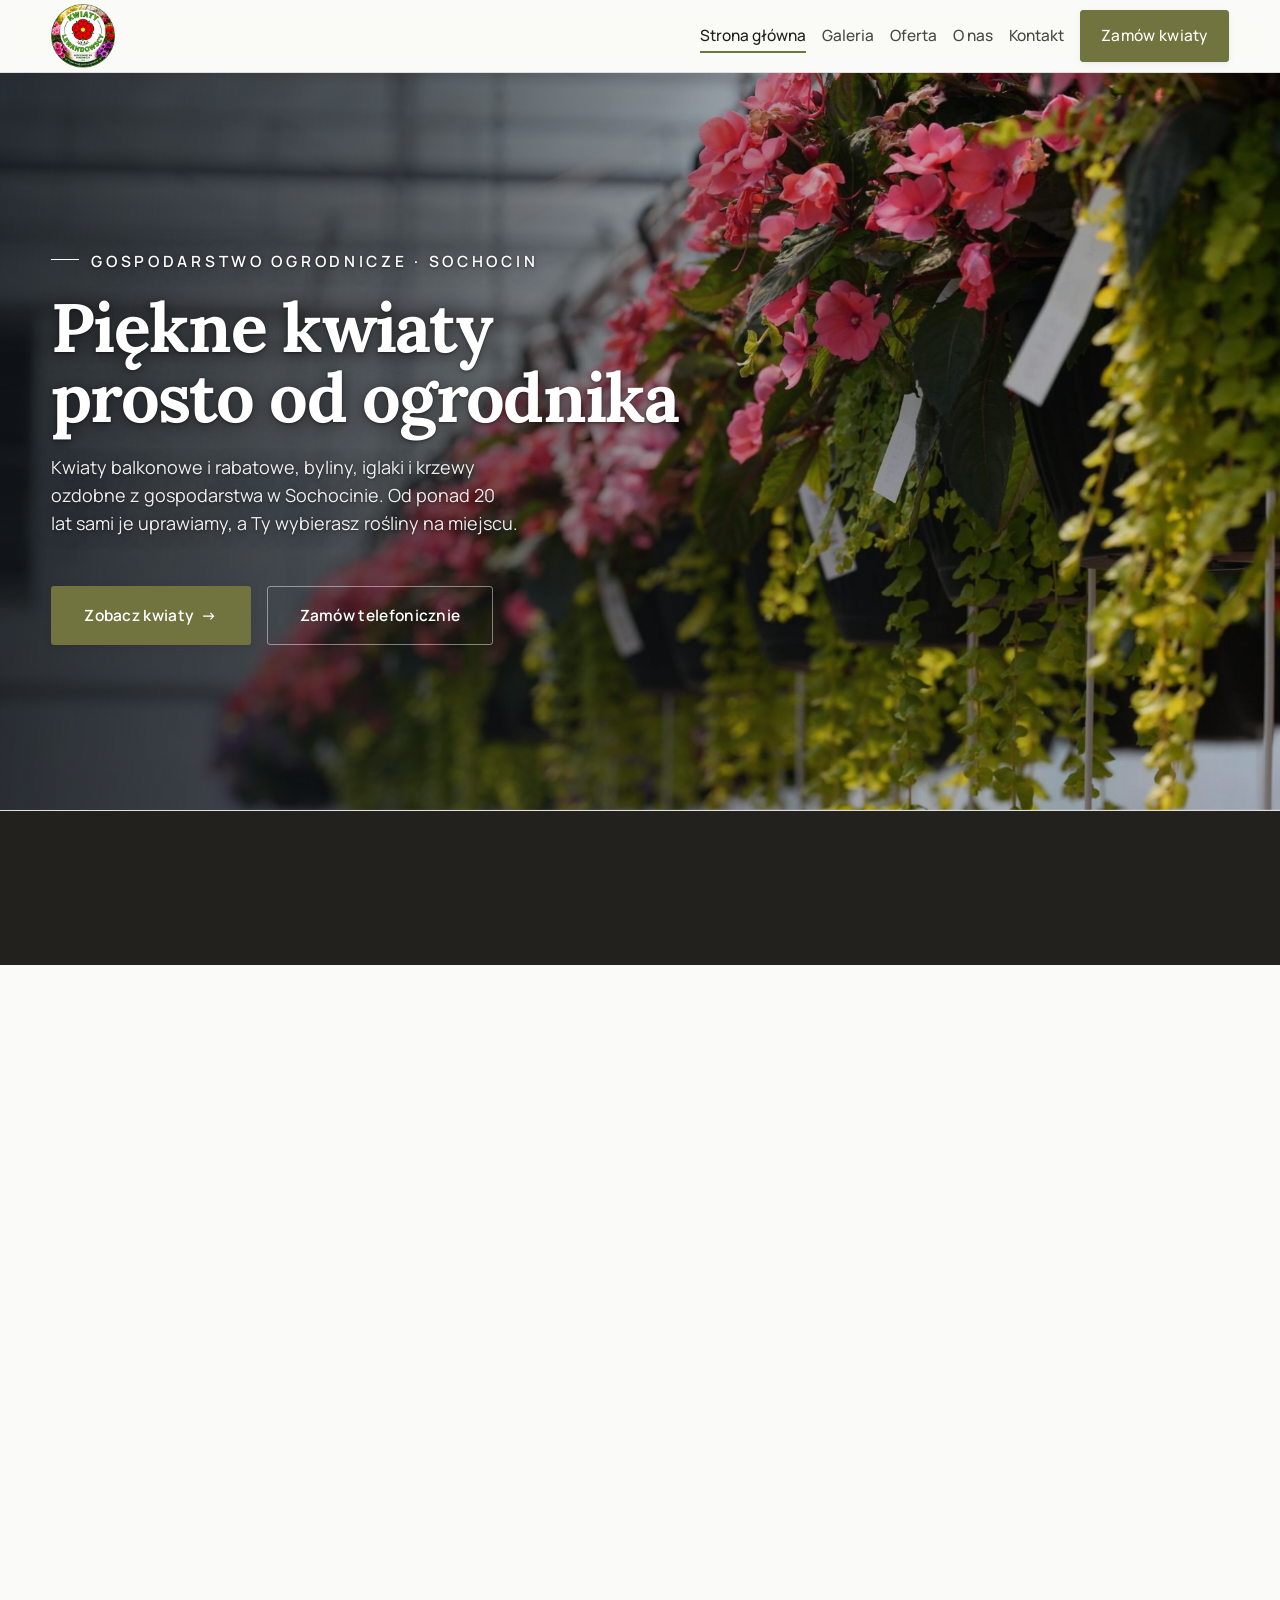
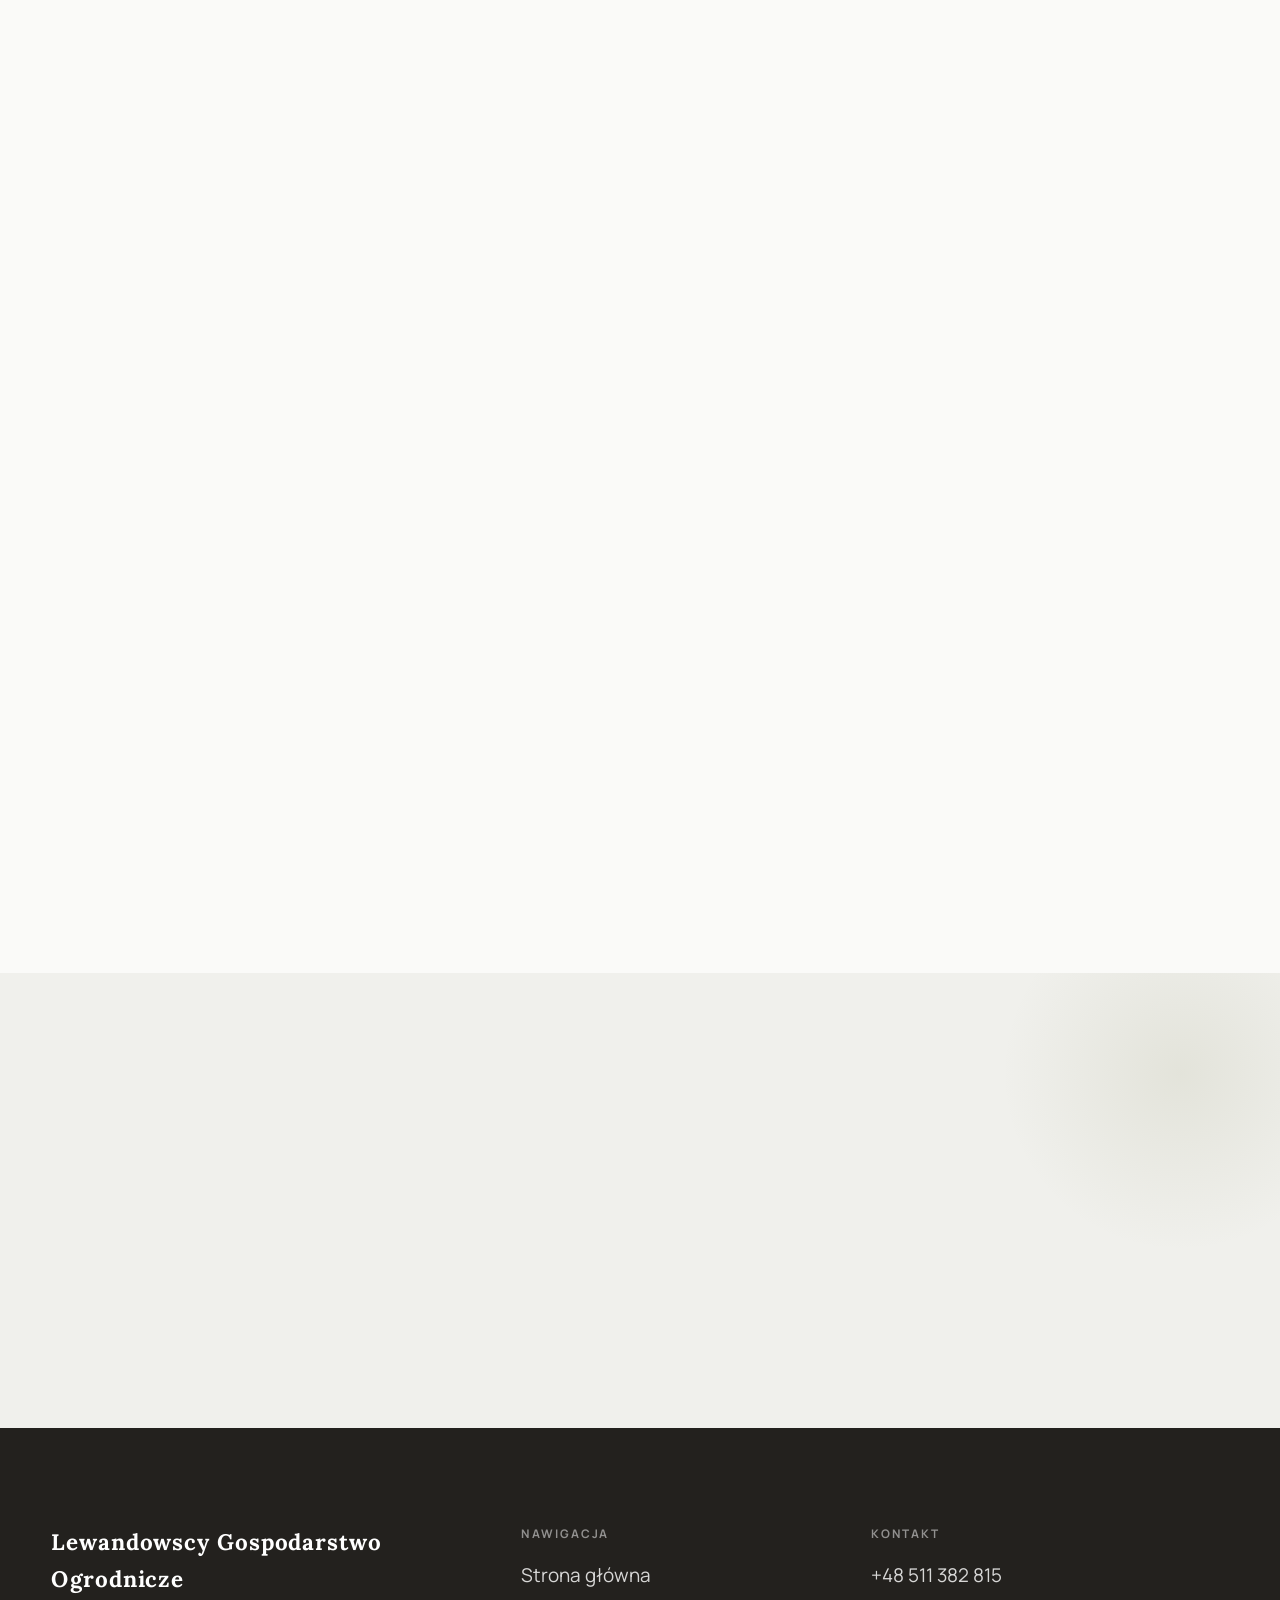
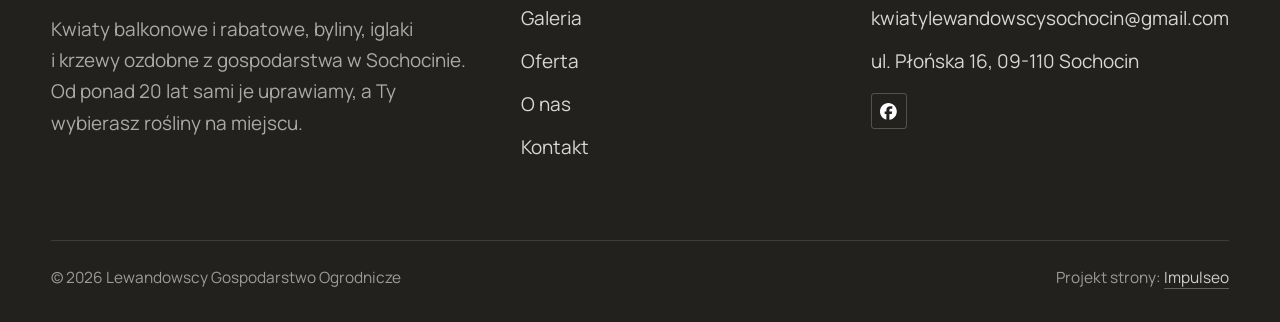
==== index.html @ 04e5fed7 "Strona demo: lewandowscy-gospodarstwo-ogrodnicze" ====
<!DOCTYPE html>
<html lang="pl">
<head>
<meta charset="UTF-8">
<meta name="viewport" content="width=device-width, initial-scale=1.0">
<title>Lewandowscy Gospodarstwo Ogrodnicze - Kwiaty balkonowe i rabatowe · Sochocin</title>
<meta name="description" content="Kwiaty Lewandowscy - gospodarstwo ogrodnicze w Sochocinie. Pelargonie, begonie, aksamitki, Supertunia Vista i Millionbells, a do ogrodu byliny, iglaki i krzewy ozdobne. Zadzwoń i zapytaj, co akurat kwitnie.">
<link rel="canonical" href="https://impulseo-pl.github.io/lewandowscy-gospodarstwo-ogrodnicze/">
<meta name="robots" content="noindex, nofollow">
<meta property="og:type" content="website">
<meta property="og:locale" content="pl_PL">
<meta property="og:site_name" content="Lewandowscy Gospodarstwo Ogrodnicze">
<meta property="og:title" content="Lewandowscy Gospodarstwo Ogrodnicze - Kwiaty balkonowe i rabatowe · Sochocin">
<meta property="og:description" content="Kwiaty Lewandowscy - gospodarstwo ogrodnicze w Sochocinie. Pelargonie, begonie, aksamitki, Supertunia Vista i Millionbells, a do ogrodu byliny, iglaki i krzewy ozdobne. Zadzwoń i zapytaj, co akurat kwitnie.">
<meta property="og:url" content="https://impulseo-pl.github.io/lewandowscy-gospodarstwo-ogrodnicze/">
<meta property="og:image" content="https://impulseo-pl.github.io/lewandowscy-gospodarstwo-ogrodnicze/img/og.jpg">
<meta property="og:image:width" content="1200">
<meta property="og:image:height" content="630">
<meta name="twitter:card" content="summary_large_image">
<script type="application/ld+json">{"@context": "https://schema.org", "@type": "LocalBusiness", "name": "Lewandowscy Gospodarstwo Ogrodnicze", "url": "https://impulseo-pl.github.io/lewandowscy-gospodarstwo-ogrodnicze/", "telephone": "+48511382815", "image": "https://impulseo-pl.github.io/lewandowscy-gospodarstwo-ogrodnicze/img/og.jpg", "areaServed": "Sochocin", "sameAs": ["https://www.facebook.com/p/Lewandowscy-Gospodarstwo-Ogrodnicze-100088673706979/"]}</script>
<link rel="preconnect" href="https://fonts.googleapis.com">
<link rel="preconnect" href="https://fonts.gstatic.com" crossorigin>
<link href="https://fonts.googleapis.com/css2?family=Lora:wght@500;600;700&family=Manrope:wght@400;500;600&display=swap" rel="stylesheet">
<link rel="stylesheet" href="assets/styles.css?v=62b87240">
</head>
<body>

<header class="nav">
  <div class="wrap nav-inner">
    <a class="brand brand-has-logo" href="index.html"><img class="brand-logo" src="img/logo.png" alt="Lewandowscy Gospodarstwo Ogrodnicze" width="400" height="400" decoding="async"></a>
    <nav class="nav-links">
      <a href="index.html" class="active" aria-current="page">Strona główna</a>
      <a href="realizacje.html">Galeria</a>
      <a href="oferta.html">Oferta</a>
      <a href="o-nas.html">O nas</a>
      <a href="kontakt.html">Kontakt</a>
      <a href="kontakt.html" class="btn btn-accent">Zamów kwiaty</a>
    </nav>
    <button class="nav-toggle" aria-label="Menu"><span></span><span></span><span></span></button>
  </div>
</header>

<main>
<section class="hero-cine">
  <img src="img/hero.jpg" fetchpriority="high" data-rotate="img/g1.jpg|img/g2.jpg" alt="Lewandowscy Gospodarstwo Ogrodnicze - Piękne kwiaty prosto od ogrodnika" width="1880" height="1253">
  <div class="wrap">
    <div class="hero-copy">
      <span class="eyebrow">Gospodarstwo ogrodnicze · Sochocin</span>
      <h1>Piękne kwiaty prosto od ogrodnika</h1>
      <p class="lead">Kwiaty balkonowe i rabatowe, byliny, iglaki i krzewy ozdobne z gospodarstwa w Sochocinie. Od ponad 20 lat sami je uprawiamy, a Ty wybierasz rośliny na miejscu.</p>
      <div class="hero-actions">
        <a href="realizacje.html" class="btn btn-accent">Zobacz kwiaty <span class="arr">→</span></a>
        <a href="tel:+48511382815" class="btn btn-ghost btn-on-dark">Zamów telefonicznie</a>
      </div>
    </div>
  </div>
</section>
<section class="strip n-5" style="padding-block:0">
  <div class="wrap">
    <div class="item reveal"><div class="k">Pelargonie</div><div class="v">i begonie</div></div>
    <div class="item reveal"><div class="k">Aksamitki</div><div class="v">na rabaty</div></div>
    <div class="item reveal"><div class="k">Supertunia Vista</div><div class="v">i Millionbells</div></div>
    <div class="item reveal"><div class="k">Byliny i iglaki</div><div class="v">do ogrodu</div></div>
    <div class="item reveal"><div class="k">Ponad 20 lat</div><div class="v">uprawy kwiatów</div></div>
  </div>
</section>
<section>
  <div class="wrap split">
    <div class="split-art reveal"><img src="img/g6.jpg" alt="Petunie w wiszącej donicy" loading="lazy" width="1600" height="1066" decoding="async"></div>
    <div class="split-copy reveal">
      <span class="eyebrow">O nas</span>
      <h2>Od ponad 20 lat uprawiamy kwiaty w Sochocinie</h2>
      <p class="muted">Produkujemy kwiaty balkonowe i rabatowe, byliny, iglaki i krzewy ozdobne. Na miejscu obejrzysz rośliny i wybierzesz dokładnie te sztuki, które chcesz zabrać.</p>
      <p class="muted">Zadzwoń, zanim przyjedziesz, a powiemy, co akurat kwitnie, i przygotujemy kwiaty do odbioru.</p>
      <a href="o-nas.html" class="btn btn-ghost">Poznaj nas <span class="arr">→</span></a>
    </div>
  </div>
</section>
<section class="gateways-band">
  <div class="wrap">
    <div class="gateways">
      <a href="oferta.html" class="gateway reveal"><img src="img/g13.jpg" alt="Pelargonie" loading="lazy" width="1600" height="1066" decoding="async"><span class="g-ttl">Pelargonie</span></a>
      <a href="oferta.html" class="gateway reveal"><img src="img/g3.jpg" alt="Begonie" loading="lazy" width="1600" height="1066" decoding="async"><span class="g-ttl">Begonie</span></a>
      <a href="oferta.html" class="gateway reveal"><img src="img/g4.jpg" alt="Aksamitki" loading="lazy" width="1600" height="1066" decoding="async"><span class="g-ttl">Aksamitki</span></a>
    </div>
  </div>
</section>
<section class="stopklatka" aria-hidden="true">
  <div class="stk-bg" style="background-image:url(img/g8.jpg)"></div>
</section>
<section>
  <div class="wrap">
    <div class="head reveal">
      <span class="eyebrow">Galeria</span>
      <h2>Kwiaty w sezonie</h2>
      <p>Takie rośliny znajdziesz u nas w sezonie. Asortyment zmienia się z porą roku.</p>
    </div>
    <div class="gallery">
      <div class="tile t-two3 reveal"><img src="img/g7.jpg" alt="Lewandowscy Gospodarstwo Ogrodnicze" loading="lazy" width="1600" height="1066" decoding="async"></div>
      <div class="tile t-third reveal"><img src="img/g9.jpg" alt="Lewandowscy Gospodarstwo Ogrodnicze" loading="lazy" width="1600" height="1066" decoding="async"></div>
      <div class="tile t-third reveal"><img src="img/g10.jpg" alt="Lewandowscy Gospodarstwo Ogrodnicze" loading="lazy" width="1600" height="1066" decoding="async"></div>
      <div class="tile t-third reveal"><img src="img/g11.jpg" alt="Lewandowscy Gospodarstwo Ogrodnicze" loading="lazy" width="1600" height="1066" decoding="async"></div>
      <div class="tile t-third reveal"><img src="img/g12.jpg" alt="Lewandowscy Gospodarstwo Ogrodnicze" loading="lazy" width="1600" height="1067" decoding="async"></div>
    </div>
    <div style="margin-top:var(--space-7)" class="reveal"><a href="realizacje.html" class="btn btn-accent">Pełna galeria <span class="arr">→</span></a></div>
  </div>
</section>
<section class="cta">
  <div class="wrap">
    <div class="reveal">
      <span class="eyebrow">Zapraszamy</span>
      <h2>Przyjedź do Sochocina i wybierz kwiaty na miejscu.</h2>
      <p>Zadzwoń przed przyjazdem - powiemy, co akurat kwitnie, i przygotujemy rośliny do odbioru.</p>
    </div>
    <div class="cta-actions reveal">
      <a href="kontakt.html" class="btn btn-light">Zamów kwiaty <span class="arr">→</span></a>
      <a href="tel:+48511382815" class="btn btn-ghost btn-ghost-cta">+48 511 382 815</a>
    </div>
  </div>
</section>
</main>

<footer>
  <div class="wrap">
    <div class="foot-grid">
      <div class="foot-brand">
        <div class="name">Lewandowscy Gospodarstwo Ogrodnicze</div>
        <p>Kwiaty balkonowe i rabatowe, byliny, iglaki i krzewy ozdobne z gospodarstwa w Sochocinie. Od ponad 20 lat sami je uprawiamy, a Ty wybierasz rośliny na miejscu.</p>
      </div>
      <div class="foot-col">
        <h4>Nawigacja</h4>
        <a href="index.html">Strona główna</a>
        <a href="realizacje.html">Galeria</a>
        <a href="oferta.html">Oferta</a>
        <a href="o-nas.html">O nas</a>
        <a href="kontakt.html">Kontakt</a>
      </div>
      <div class="foot-col">
        <h4>Kontakt</h4>
        <a href="tel:+48511382815">+48 511 382 815</a>
        <a href="mailto:kwiatylewandowscysochocin@gmail.com">kwiatylewandowscysochocin@gmail.com</a>
        <p>ul. Płońska 16, 09-110 Sochocin</p>
      <div class="foot-soc">
        <a class="soc" href="https://www.facebook.com/p/Lewandowscy-Gospodarstwo-Ogrodnicze-100088673706979/" target="_blank" rel="noopener" aria-label="Facebook - Lewandowscy Gospodarstwo Ogrodnicze"><svg viewBox="0 0 24 24" aria-hidden="true" focusable="false"><path d="M9.101 23.691v-7.98H6.627v-3.667h2.474v-1.58c0-4.085 1.848-5.978 5.858-5.978.401 0 .955.042 1.468.103a8.68 8.68 0 0 1 1.141.195v3.325a8.623 8.623 0 0 0-.653-.036 26.805 26.805 0 0 0-.733-.009c-.707 0-1.259.096-1.675.309a1.686 1.686 0 0 0-.679.622c-.258.42-.374.995-.374 1.752v1.297h3.919l-.386 2.103-.287 1.564h-3.246v8.245C19.396 23.238 24 18.179 24 12.044c0-6.627-5.373-12-12-12s-12 5.373-12 12c0 5.628 3.874 10.35 9.101 11.647Z" fill="currentColor"/></svg></a>
      </div>
      </div>
    </div>
    <div class="foot-bot">
      <span>© 2026 Lewandowscy Gospodarstwo Ogrodnicze</span>
      <span>Projekt strony: <a class="foot-credit" href="https://impulseo.pl" target="_blank" rel="noopener">Impulseo</a></span>
    </div>
  </div>
</footer>
<div class="sticky-reserve"><a class="sr-book" href="kontakt.html">Zamów kwiaty</a><a class="sr-call" href="tel:+48511382815" aria-label="Zadzwoń"><svg class="ico-tel" width="16" height="16" viewBox="0 0 24 24" fill="none" aria-hidden="true"><path d="M6.6 10.8a15.5 15.5 0 0 0 6.6 6.6l2.2-2.2a1 1 0 0 1 1-.24 11.4 11.4 0 0 0 3.6.58 1 1 0 0 1 1 1V20a1 1 0 0 1-1 1A17 17 0 0 1 3 4a1 1 0 0 1 1-1h3.5a1 1 0 0 1 1 1c0 1.25.2 2.46.58 3.6a1 1 0 0 1-.25 1l-2.23 2.2Z" fill="currentColor"/></svg></a></div>
<div class="demo-wazne" data-do="2026-09-29" data-cykl="3" hidden><svg class="dw-ico" width="13" height="13" viewBox="0 0 24 24" fill="none" aria-hidden="true"><circle cx="12" cy="12" r="8.6" stroke="currentColor" stroke-width="1.8"/><path d="M12 7.2V12l3.3 2" stroke="currentColor" stroke-width="1.8" stroke-linecap="round"/></svg><span class="dw-txt"></span></div>

<script src="assets/main.js"></script>
</body>
</html>
---- assets/styles.css ----
/* ============================================================
   STOLBASZ — premium, architektoniczny B2B fit-out
   Jasna paleta, zero brązu. System wg premium-web-craft.
   Projekt strony: Impulseo (impulseo.pl)
   ============================================================ */

:root{
  /* PALETA — jasna, architektoniczna, chłodna */
  --paper:#F3F1EC;          /* główne tło */
  --paper-2:#E6E3DB;        /* sekcje alternatywne (chłodny jasny szary) */
  --paper-3:#E6E3DB;        /* delikatne wypełnienia */
  --ink:#23211E;            /* tekst główny — chłodny grafit */
  --ink-soft:#43403A;       /* nagłówki drugorzędne */
  --muted:#87837A;          /* tekst poboczny */
  --line:rgba(35,33,30,.12);/* hairline */
  --accent:#8A6B3C;         /* stonowany petrol-slate — jedyny akcent */
  --accent-d:#6E5430;
  --accent-soft:rgba(138,107,60,.10);
  --dark:#23211E;           /* sekcje ciemne (stopka/CTA) */

  /* HOVER ZDJĘĆ — JEDEN standard dla całego silnika (decyzja K. 04.08.2026, artefakt z wariantami).
     AKTUALNE (K.+Szymon 09.08.2026, wybór z artefaktu 6 wariantów): zoom 1.05 przy 1.4s -
     przy tak długim czasie mocniejszy kadr NIE skacze, tylko „oddycha". Poprzedni standard
     (1.02 / .55s z 04.08) odbierany jako dynamiczny i szybki.
     Spoczynek lekko przygaszony, ale TYLKO tam, gdzie jest mysz (@media hover:hover) —
     na telefonie zdjęcia zostają w pełnej jasności. */
  --img-zoom:1.05;                   /* K.+Szymon 09.08: wariant F z artefaktu porównawczego */
  --img-rest:brightness(.95) saturate(.99);
  --img-hot:brightness(1.06) saturate(1.05);
  --img-dur:1.4s;                    /* K.+Szymon 09.08 (wariant F): powoli = elegancko */
  --img-ease:cubic-bezier(.16,.84,.44,1);  /* miękki ogon, efekt „oddychania" */

  /* ODSTĘPY — skala 4/8 */
  --space-1:4px; --space-2:8px; --space-3:12px; --space-4:16px; --space-5:24px;
  --space-6:32px; --space-7:48px; --space-8:64px; --space-9:96px; --space-10:128px;

  /* TYPOGRAFIA — fluid clamp() (skala podbita 16.07.2026: większe, czytelniejsze litery — uwaga Adama) */
  --text-sm:clamp(.9rem,.87rem + .12vw,1rem);
  --text-base:clamp(1.08rem,1.04rem + .18vw,1.2rem);
  --text-lg:clamp(1.24rem,1.15rem + .34vw,1.44rem);
  --text-h3:clamp(1.34rem,1.22rem + .55vw,1.66rem);
  --text-h2:clamp(2.1rem,1.66rem + 2.1vw,3.1rem);
  --text-h1:clamp(2.9rem,2.1rem + 4vw,5.1rem);

  /* PROMIENIE — architektoniczne, raczej ostre */
  --r-sm:3px; --r-md:6px; --r-lg:10px;

  /* RUCH */
  --ease:cubic-bezier(.25,.46,.45,.94); --dur:.24s;

  /* CIENIE — miękkie, warstwowe */
  --sh-sm:0 1px 2px rgba(16,24,32,.04), 0 2px 8px rgba(16,24,32,.05);
  --sh-md:0 2px 6px rgba(16,24,32,.05), 0 12px 28px -8px rgba(16,24,32,.12);
  --sh-lg:0 6px 14px rgba(16,24,32,.07), 0 26px 56px -18px rgba(16,24,32,.22);

  --hairline:1px solid var(--line);

  --font-display:'Lora',serif;
  --font-body:'Manrope',sans-serif;
}

*{box-sizing:border-box;margin:0;padding:0}
html{scroll-behavior:smooth}
body{
  font-family:var(--font-body);
  font-size:var(--text-base);
  line-height:1.65;
  color:var(--ink);
  background:var(--paper);
  -webkit-font-smoothing:antialiased;
  text-rendering:optimizeLegibility;
}
img{max-width:100%;height:auto;display:block}  /* height:auto = width/height z atrybutów trzyma proporcje (TOP#12) */
a{color:inherit;text-decoration:none}

.wrap{width:min(92%,1180px);margin-inline:auto}
section{padding-block:clamp(52px,6.5vw,96px)}

h1,h2,h3{font-family:var(--font-display);font-weight:700;line-height:1.08;letter-spacing:-.02em;color:var(--ink)}
h1{font-size:var(--text-h1);letter-spacing:-.035em}
h2{font-size:var(--text-h2);letter-spacing:-.025em}
h3{font-size:var(--text-h3)}
/* MIARA — długość wiersza. WCAG 2.2 SC 1.4.8: max 80 znaków; Butterick: 45–90.
   68ch daje realnie 72–78 znaków polskiego tekstu, czyli z zapasem pod granicą.
   Wcześniej limit miał TYLKO <p> — <li>, <blockquote> i <dd> nie miały żadnego,
   i to jedyny powód, dla którego 23 bloki na dwóch oddanych stronach jadą po
   83–106 znaków w wierszu (pomiar 07.08.2026, bramka `miara`).
   ⚠️ Listy i definicje ograniczamy TYLKO bez klasy: `ul`/`ol` z klasą to u nas
   układ (siatki kafli, menu), a nie tekst ciągły — tam miarę wyznacza układ. */
/* 60ch, nie 68ch (K. 10.08): po zmianie fontów na węższe kroje (DM Sans i spółka)
   w 68ch mieściło się ~90 znaków - bramka pikselowa słusznie zgłaszała przekroczenie
   granicy 80. Pomiar na żywej przeglądarce: 60ch = 90 znaków, 53ch = ~78 znaków, czyli normę WCAG 1.4.8. */
:root{ --miara:53ch }
p{max-width:min(100%,var(--miara))}
blockquote,
ul:not([class])>li, ol:not([class])>li,
dl:not([class])>dd{max-width:min(100%,var(--miara))}

/* ⚠️ Świadomie BEZ wyjątku `.tile p,.card p,.svc p{max-width:none}`, choć nasuwa się sam:
   te akapity BYŁY już ograniczone (stare `p{max-width:65ch}`), więc „wyjątek" nie odblokowałby
   niczego nowego — tylko ROZLUŹNIŁ stan sprzed zmiany na wszystkich demach naraz.
   `figcaption` żadna z reguł wyżej nie dotyczy, więc też nie potrzebuje zwolnienia. */

/* ŁAMANIE. `balance` wyrównuje długości wierszy w nagłówku, `pretty` pilnuje ostatniego
   wiersza akapitu, żeby nie został w nim jeden wyraz. Obsługiwane od Chrome 117 /
   Safari 17.5; starsze przeglądarki po prostu ignorują tę własność.
   `text-wrap:pretty` nie występowało dotąd ANI RAZ w silniku ani w repo klientów. */
h1,h2,h3,.lead,.lede{text-wrap:balance}
p,li,blockquote,dd{text-wrap:pretty}

.eyebrow{
  font-family:var(--font-body);
  font-size:var(--text-sm);
  font-weight:600;
  letter-spacing:.18em;
  text-transform:uppercase;
  color:var(--accent);
  display:inline-flex;align-items:center;gap:var(--space-3);
}
/* flex:none + margin-top = kreska trzyma się PIERWSZEJ linii. Wcześniej align-items:center
   centrowało ją względem całego bloku i przy zawinięciu (długi kicker typu
   „…WNĘTRZ · LESZNO · OD 2019") druga linia lądowała z brzydkim wcięciem. */
.eyebrow{align-items:flex-start}
.eyebrow>*,.eyebrow{text-wrap:balance}   /* dlugi kicker lamal sie na sierote typu samo „2019" w drugiej linii */
.eyebrow::before{content:"";width:28px;height:1px;background:var(--accent);display:inline-block;flex:none;margin-top:.62em}

.muted{color:var(--muted)}
.lead{font-size:var(--text-lg);line-height:1.55;color:var(--ink-soft);max-width:50ch}

/* ---------- BUTTONS ---------- */
.btn{
  display:inline-flex;align-items:center;gap:var(--space-2);
  font-weight:600;font-size:var(--text-sm);letter-spacing:.02em;
  padding:var(--space-4) var(--space-6);
  border-radius:var(--r-sm);
  transition:transform var(--dur) var(--ease),box-shadow var(--dur) var(--ease),background var(--dur) var(--ease);
  cursor:pointer;border:1px solid transparent;
}
.btn-accent{background:var(--accent);color:#fff;box-shadow:var(--sh-sm)}
.btn-accent:hover{background:var(--accent-d);transform:translateY(-2px);box-shadow:var(--sh-md)}
.btn-accent:active{transform:translateY(0);box-shadow:var(--sh-sm)}
.btn-ghost{background:transparent;color:var(--ink);border-color:var(--line)}
.btn-ghost:hover{border-color:var(--accent);color:var(--accent);transform:translateY(-2px)}
.btn-light{background:#fff;color:var(--ink);box-shadow:var(--sh-sm)}
.btn-light:hover{transform:translateY(-2px);box-shadow:var(--sh-md)}
.btn .arr{transition:transform var(--dur) var(--ease)}
.btn:hover .arr{transform:translateX(4px)}

/* ---------- NAV ---------- */
.nav{
  position:sticky;top:0;z-index:50;
  background:color-mix(in srgb,var(--paper) 88%,transparent);
  backdrop-filter:saturate(140%) blur(10px);
  border-bottom:var(--hairline);
}
.nav-inner{display:flex;align-items:center;justify-content:space-between;gap:var(--space-5);height:72px}
/* ANTY-NACHODZENIE (K. 05.08.2026): długa nazwa firmy + przycisk z pełnym numerem nie mieściły się w pasku
   i flex ściskał linki PONIŻEJ ich treści - "Kontakt" wchodził na ramkę "Zadzwoń +48 ...". Teraz ustępuje
   nazwa marki (skrót wielokropkiem), a menu i przycisk nigdy się nie kurczą ani nie zachodzą na siebie. */
.brand{display:flex;flex-direction:column;line-height:1;min-width:0;flex:0 1 auto}
.brand .name{font-family:var(--font-display);font-weight:800;font-size:1.35rem;letter-spacing:.04em;white-space:nowrap;overflow:hidden;text-overflow:ellipsis}
.brand .sub{font-size:.62rem;letter-spacing:.34em;text-transform:uppercase;color:var(--muted);margin-top:5px;white-space:nowrap;overflow:hidden;text-overflow:ellipsis}
.nav-links{display:flex;align-items:center;gap:var(--space-6);flex:0 0 auto}
.nav-links a{font-size:var(--text-sm);font-weight:500;color:var(--ink-soft);position:relative;padding-block:4px;white-space:nowrap;transition:color var(--dur) var(--ease)}
.nav-links a::after{content:"";position:absolute;left:0;bottom:0;width:0;height:1.5px;background:var(--accent);transition:width var(--dur) var(--ease)}
.nav-links a:hover,.nav-links a.active{color:var(--ink)}
.nav-links a:hover::after,.nav-links a.active::after{width:100%}
.nav-links .btn{padding:var(--space-2) var(--space-5)}
/* przyciski w nav: właściwy kolor (przebij .nav-links a) + bez podkreślenia */
.nav-links a.btn-accent{color:#fff}
.nav-links a.btn-ghost,.nav-links a.btn-light{color:var(--ink)}
/* CTA w pasku: NIE podkreślenie spod linków menu, ale ten sam przelatujący błysk,
   co na wszystkich innych przyciskach (zgłoszenie K. 13.08.2026 - „na hero jest efekt
   światła przechodzącego przez przycisk, na navbarze go nie ma, a mają być identyczne").
   Reguła `.nav-links a::after` jest silniejsza od `.btn::after`, więc trzeba jej
   geometrię wyzerować i wpisać połysk z nazwy - samo `display:none` gasiło efekt. */
.nav-links a.btn::after{
  display:block;content:"";position:absolute;inset:0;z-index:-1;pointer-events:none;
  width:auto;height:auto;border-radius:inherit;   /* kasuje geometrię podkreślenia (width:0;height:1.5px) */
  background:linear-gradient(100deg,transparent 32%,rgba(255,255,255,.20) 50%,transparent 68%);
  translate:-120% 0}
@media (prefers-reduced-motion:no-preference){
  .nav-links a.btn:hover::after{translate:120% 0;transition:translate .75s var(--mt-ease,cubic-bezier(.16,.84,.44,1))}
}
.nav-toggle{display:none;background:none;border:none;cursor:pointer;flex-direction:column;gap:5px;padding:8px}
.nav-toggle span{width:24px;height:2px;background:var(--ink);transition:var(--dur)}
/* Ciasny zakres MIĘDZY menu mobilnym a pełnym pulpitem: zbijamy odstępy i nazwę marki,
   żeby wszystko zmieściło się naturalnie, zanim w ogóle dojdzie do skracania wielokropkiem. */
@media(max-width:1280px) and (min-width:921px){
  .nav-links{gap:var(--space-4)}
  .nav-links .btn{padding:var(--space-2) var(--space-4)}
  .brand .name{font-size:1.15rem}
}

/* ---------- HERO (split) ---------- */
.hero{position:relative;overflow:hidden;border-bottom:var(--hairline)}
.hero-grid{display:grid;grid-template-columns:1.05fr .95fr;gap:clamp(24px,4vw,60px);align-items:center;
  padding-block:clamp(36px,4.5vw,64px)}
.hero-copy .eyebrow{margin-bottom:var(--space-5)}
.hero-copy h1{margin-bottom:var(--space-5)}
.hero-copy .lead{margin-bottom:var(--space-7)}
.hero-actions{display:flex;flex-wrap:wrap;gap:var(--space-4)}
.hero-art{position:relative;aspect-ratio:4/3;border-radius:var(--r-lg);overflow:hidden;box-shadow:var(--sh-lg)}
.hero-art img{width:100%;height:100%;object-fit:cover}
.hero-art::after{content:"";position:absolute;inset:0;background:linear-gradient(180deg,transparent 55%,rgba(18,24,28,.28))}
.hero-badge{position:absolute;left:var(--space-5);bottom:var(--space-5);z-index:2;
  background:rgba(252,252,251,.94);backdrop-filter:blur(4px);
  border-radius:var(--r-md);padding:var(--space-4) var(--space-5);box-shadow:var(--sh-md);max-width:78%}
.hero-badge strong{display:block;font-family:var(--font-display);font-size:1rem;letter-spacing:-.01em}
.hero-badge span{font-size:var(--text-sm);color:var(--muted)}

/* ---------- HERO duży / kinowy (strona główna) ---------- */
.hero-cine{position:relative;min-height:clamp(560px,82vh,840px);min-height:clamp(560px,82svh,840px);display:flex;align-items:center;overflow:hidden;border-bottom:var(--hairline)}
.hero-cine>img{position:absolute;inset:0;width:100%;height:100%;object-fit:cover;z-index:0}
.hero-cine::after{content:"";position:absolute;inset:0;z-index:1;
  background:linear-gradient(95deg,rgba(13,18,23,.86) 0%,rgba(13,18,23,.64) 32%,rgba(13,18,23,.24) 62%,rgba(13,18,23,.04) 100%)}
.hero-cine .wrap{position:relative;z-index:2;padding-block:var(--space-8)}
.hero-cine .hero-copy{max-width:660px}
.hero-cine .eyebrow{color:#fff;margin-bottom:var(--space-5)}
.hero-cine .eyebrow::before{background:#fff}
.hero-cine h1{color:#fff;margin-bottom:var(--space-5);font-size:clamp(2.9rem,2rem + 4.4vw,5.2rem);text-wrap:balance}
.hero-cine .lead{color:rgba(255,255,255,.92);max-width:48ch;margin-bottom:var(--space-7)}
.hero-cine .hero-actions{display:flex;flex-wrap:wrap;gap:var(--space-4)}
/* NISKIE OKNO (laptop z dokiem i paskami przeglądarki ma ~700-780 px wysokości widoku):
   H1 do 5.2rem + długi lead nie mieściły się i przyciski wypadały POD krawędź ekranu -
   klient widział stronę bez ani jednego CTA. Skalujemy w dół, zamiast przycinać treść. */
@media(min-width:821px) and (max-height:820px){
  .hero-cine{min-height:clamp(520px,94svh,780px)}
  .hero-cine .wrap{padding-block:var(--space-6)}
  .hero-cine h1{font-size:clamp(2.2rem,1.5rem + 2.6vw,3.6rem);margin-bottom:var(--space-4)}
  .hero-cine .eyebrow{margin-bottom:var(--space-4)}
  .hero-cine .lead{margin-bottom:var(--space-5);max-width:44ch}
}
@media(max-width:680px){
  .hero-cine{min-height:clamp(520px,76vh,640px);min-height:clamp(520px,76svh,640px);align-items:flex-end}
  .hero-cine::after{background:linear-gradient(0deg,rgba(13,18,23,.9) 6%,rgba(13,18,23,.45) 55%,rgba(13,18,23,.25) 100%)}
  .hero-cine .wrap{padding-bottom:var(--space-9)}
  /* TELEFON (~90% oglądających): lead potrafił zająć 8 linii i zepchnąć CTA poza pierwszy ekran.
     Zwężamy interlinię i skalę - treści nie ucinamy, bo to ona sprzedaje. */
  .hero-cine .lead{font-size:.98rem;line-height:1.5;margin-bottom:var(--space-5)}
  .hero-cine .eyebrow{font-size:.72rem;letter-spacing:.13em;margin-bottom:var(--space-4)}
  .hero-cine .eyebrow::before{width:20px}
  .hero-cine h1{margin-bottom:var(--space-4)}
}

/* full-bleed hero variant (podstrony) */
.pagehead{position:relative;min-height:46vh;min-height:46svh;display:flex;align-items:flex-end;overflow:hidden;border-bottom:var(--hairline)}
.pagehead img{position:absolute;inset:0;width:100%;height:100%;object-fit:cover}
/* 10.08.2026 (decyzja K.): mocniejsze przyciemnienie + cień pod tekstem. Bramka mierzyła na
   nagłówkach podstron 3,38-3,43:1 przy wymaganych 4,5 — jasne zdjęcie (hala, śnieg, niebo)
   podchodziło pod biały tekst. Zdjęcia klientów są różne, więc kontrast musi dawać WARSTWA,
   a nie szczęśliwy dobór kadru. */
.pagehead::after{content:"";position:absolute;inset:0;background:linear-gradient(180deg,rgba(18,24,28,.40),rgba(18,24,28,.76))}
.pagehead .wrap{position:relative;z-index:2;padding-block:var(--space-9);color:#fff}
.pagehead h1{color:#fff;max-width:18ch;text-shadow:0 2px 16px rgba(0,0,0,.55)}
.pagehead .eyebrow{color:#fff}
.pagehead .eyebrow::before{background:#fff}
.pagehead p{color:rgba(255,255,255,.92);margin-top:var(--space-4);max-width:54ch;text-shadow:0 1px 12px rgba(0,0,0,.5)}

/* ---------- STRIP (pasek skrótów / liczby) ---------- */
.strip{background:var(--dark);color:#fff}
/* PASEK HASEŁ — standard 04.08.2026 (decyzja K.): 5 haseł w JEDNYM rzędzie, tekst WYŚRODKOWANY,
   węższe marginesy boczne niż reszta strony (pasek ma iść szerzej), równe wysokości kolumn. */
.strip .wrap{width:min(96%,1440px);display:grid;grid-template-columns:repeat(5,1fr);
  gap:var(--space-5);padding-block:var(--space-7);align-items:stretch}
.strip .item .k{font-family:var(--font-display);font-size:clamp(1.05rem,.82rem + .85vw,1.55rem);
  font-weight:800;letter-spacing:-.02em;color:#fff;line-height:1.18;text-wrap:balance}
.strip .item .v{font-size:var(--text-sm);color:rgba(255,255,255,.66);margin-top:var(--space-2);line-height:1.4}
.strip .item{border-left:2px solid var(--accent);padding-inline:var(--space-4);
  text-align:center;display:flex;flex-direction:column;justify-content:center}
/* liczba kolumn = liczba haseł, żeby ostatnie nie zostawało samo w drugim rzędzie.
   Klasę n-N nadaje multipage.py; domyślnie (bez klasy) pasek jest 5-kolumnowy. */
.strip.n-2 .wrap{grid-template-columns:repeat(2,1fr)}
.strip.n-3 .wrap{grid-template-columns:repeat(3,1fr)}
.strip.n-4 .wrap{grid-template-columns:repeat(4,1fr);gap:var(--space-6)}
.strip.n-4 .item .k{font-size:clamp(1.3rem,1rem + 1.1vw,2rem)}
.strip.n-6 .wrap{grid-template-columns:repeat(6,1fr);gap:var(--space-4)}
.strip.n-6 .item .k{font-size:clamp(.98rem,.8rem + .7vw,1.35rem)}
/* równe łamanie: zamiast "długa linia + jedno słowo" obie linie zbliżonej długości */
.strip .item .k{text-wrap:balance}

/* ---------- SECTION HEAD ---------- */
.head{max-width:48rem;margin-bottom:var(--space-8)}
.head.center{margin-inline:auto;text-align:center}
.head .eyebrow{margin-bottom:var(--space-4)}
.head h2{margin-bottom:var(--space-4)}
.head p{color:var(--muted);font-size:var(--text-lg);line-height:1.55}
.head.center p{margin-inline:auto}

/* ---------- INTRO SPLIT ---------- */
.split{display:grid;grid-template-columns:.92fr 1.08fr;gap:clamp(28px,5vw,80px);align-items:center}
.split.rev{grid-template-columns:1.08fr .92fr}
.split.rev .split-art{order:-1}
.split-art{position:relative;aspect-ratio:5/4;border-radius:var(--r-lg);overflow:hidden;box-shadow:var(--sh-lg)}
.split-art img{width:100%;height:100%;object-fit:cover}
.split-copy h2{margin-bottom:var(--space-5)}
.split-copy p+p{margin-top:var(--space-4)}
.split-copy .btn{margin-top:var(--space-6)}

/* ---------- SERVICES (zakres) ---------- */
.svc-grid{display:grid;grid-template-columns:repeat(auto-fit,minmax(280px,1fr));gap:var(--space-5)}
.svc{background:#fff;border:var(--hairline);border-radius:var(--r-md);padding:var(--space-7) var(--space-6);
  transition:transform var(--dur) var(--ease),box-shadow var(--dur) var(--ease),border-color var(--dur) var(--ease);
  position:relative;overflow:hidden}
.svc::before{content:"";position:absolute;left:0;top:0;width:3px;height:0;background:var(--accent);transition:height var(--dur) var(--ease)}
.svc:hover{transform:translateY(-4px);box-shadow:var(--sh-md);border-color:transparent}
.svc:hover::before{height:100%}
.svc .ic{font-family:var(--font-display);font-size:.8rem;font-weight:700;letter-spacing:.12em;color:var(--accent);margin-bottom:var(--space-4)}
.svc h3{margin-bottom:var(--space-3);font-size:1.22rem}
.svc p{color:var(--muted);font-size:var(--text-base);line-height:1.6}

/* big detailed service rows */
.svc-row{display:grid;grid-template-columns:.8fr 1.2fr;gap:clamp(20px,4vw,60px);align-items:center;padding-block:var(--space-8)}
.svc-row+.svc-row{border-top:var(--hairline)}
.svc-row.rev{grid-template-columns:1.2fr .8fr}
/* Naprzemienny układ wierszy oferty: co drugi wiersz ma zdjęcie po PRAWEJ.
   Było `order:-1` — martwy kod, bo zdjęcie i tak jest pierwszym dzieckiem w HTML,
   więc wszystkie wiersze wyglądały identycznie (zdjęcie zawsze z lewej), a `rev`
   zmieniało tylko szerokość kolumn. Znalezione 29.07.2026 przy różnicowaniu kierunków
   animacji (pomiar pozycji: art.mid 390/502 przy row.mid 756 — zawsze lewa strona). */
.svc-row.rev .svc-row-art{order:2}
.svc-row-art{aspect-ratio:4/3;border-radius:var(--r-md);overflow:hidden;box-shadow:var(--sh-md)}
.svc-row-art img{width:100%;height:100%;object-fit:cover}
.svc-row h3{font-size:1.5rem;margin-bottom:var(--space-4)}
.svc-row .num{font-family:var(--font-display);font-size:.85rem;font-weight:700;letter-spacing:.14em;color:var(--accent);display:block;margin-bottom:var(--space-3)}
.svc-row ul{list-style:none;margin-top:var(--space-4);display:flex;flex-direction:column;gap:var(--space-2)}
.svc-row li{position:relative;padding-left:var(--space-5);color:var(--muted);font-size:var(--text-base)}
.svc-row li::before{content:"";position:absolute;left:0;top:.62em;width:8px;height:1px;background:var(--accent)}

/* ---------- GALLERY (realizacje) ---------- */
.gallery{display:grid;grid-template-columns:repeat(12,1fr);gap:var(--space-4);grid-auto-rows:200px}
/* GALERIA MASONRY — pionowe zdjęcia (portrety beauty/wellness) bez przycinania: kolumny, height auto */
.gallery-masonry{column-count:3;column-gap:var(--space-4)}
@media(max-width:900px){.gallery-masonry{column-count:2}}
@media(max-width:560px){.gallery-masonry{column-count:1}}
.gallery-masonry .m-tile{break-inside:avoid;margin:0 0 var(--space-4);padding:0;position:relative;overflow:hidden;border-radius:var(--r-md);border:1px solid var(--line)}
.gallery-masonry .m-tile img{width:100%;height:auto;display:block}
.gallery-masonry .m-tile .cap{position:absolute;left:0;right:0;bottom:0;padding:var(--space-4);color:#fff;background:linear-gradient(0deg,rgba(0,0,0,.55),transparent);font-size:var(--text-sm)}
.gallery-masonry .m-tile .cap small{display:block;font-weight:400;opacity:.78;letter-spacing:.04em;text-transform:uppercase;font-size:.66rem;margin-top:3px}
.tile{position:relative;overflow:hidden;border-radius:var(--r-md);box-shadow:var(--sh-sm);
  transition:transform var(--dur) var(--ease),box-shadow var(--dur) var(--ease)}
.tile img{width:100%;height:100%;object-fit:cover;
  transition:transform var(--img-dur) var(--img-ease),filter var(--img-dur) var(--img-ease)}
.tile:hover{box-shadow:var(--sh-md)}
.tile .cap{position:absolute;left:0;right:0;bottom:0;padding:var(--space-5) var(--space-4) var(--space-4);
  /* mocniejszy spad + cien pod tekstem: na JASNYCH zdjeciach klienta (biale fronty, sciany)
     slaby gradient dawal kontrast ~1.5:1 zamiast wymaganych 3.6:1 (bramka wygladu, 10.08.2026) */
  background:linear-gradient(transparent 10%,rgba(18,24,28,.55) 40%,rgba(18,24,28,.88) 68%,rgba(18,24,28,.99));color:#fff;
  text-shadow:0 1px 2px rgba(0,0,0,.85),0 2px 10px rgba(0,0,0,.55);
  font-size:var(--text-sm);font-weight:600;letter-spacing:.01em;
  opacity:0;transform:translateY(8px);transition:var(--dur) var(--ease)}
.tile:hover .cap{opacity:1;transform:translateY(0)}
.tile .cap small{display:block;font-weight:400;opacity:.78;letter-spacing:.04em;text-transform:uppercase;font-size:.66rem;margin-top:3px}
/* bento spans */
.t-wide{grid-column:span 6}
.t-tall{grid-column:span 6;grid-row:span 2}
.t-std{grid-column:span 6}
.t-third{grid-column:span 4}
.t-two3{grid-column:span 8}

/* ---------- TRUST / WIARYGODNOŚĆ ---------- */
.trust{background:var(--paper-2)}
.trust-grid{display:grid;grid-template-columns:repeat(auto-fit,minmax(240px,1fr));gap:var(--space-5);margin-top:var(--space-7)}
.trust-card{background:#fff;border-radius:var(--r-md);padding:var(--space-7) var(--space-6);box-shadow:var(--sh-sm);border-top:3px solid var(--accent)}
.trust-card .big{font-family:var(--font-display);font-size:clamp(1.8rem,1.3rem + 1.6vw,2.6rem);font-weight:800;letter-spacing:-.02em;color:var(--ink);line-height:1}
.trust-card h3{font-size:1.12rem;margin:var(--space-3) 0 var(--space-2)}
.trust-card p{color:var(--muted);font-size:var(--text-base);line-height:1.55}

/* ---------- CTA band ---------- */
.cta{background:var(--dark);color:#fff;position:relative;overflow:hidden}
/* telefon w CTA: na ciemnym tle biały (domyślnie), rodziny z JASNYM tłem CTA
   nadpisują to u siebie - wcześniej kolor siedział w stylu inline i wygrywał z rodziną. */
.cta .btn-ghost-cta{color:#fff;border-color:rgba(255,255,255,.3)}
.cta .wrap{display:grid;grid-template-columns:1.4fr .6fr;gap:var(--space-7);align-items:center;position:relative;z-index:2}
.cta h2{color:#fff;max-width:20ch}
.cta p{color:rgba(255,255,255,.74);margin-top:var(--space-4)}
.cta-actions{display:flex;flex-direction:column;gap:var(--space-3);align-items:flex-start}
.cta::before{content:"";position:absolute;right:-80px;top:-80px;width:360px;height:360px;border-radius:50%;
  background:radial-gradient(circle,var(--accent-soft),transparent 70%)}

/* ---------- CONTACT ---------- */
.contact-grid{display:grid;grid-template-columns:.85fr 1.15fr;gap:clamp(28px,4vw,56px);align-items:start}
.info-list{display:flex;flex-direction:column;gap:var(--space-2)}
.info-row{display:flex;gap:var(--space-4);align-items:flex-start;padding-block:var(--space-4);border-bottom:var(--hairline)}
.info-row .ic{flex:none;width:42px;height:42px;display:grid;place-items:center;border-radius:50%;
  background:var(--accent-soft);color:var(--accent);font-size:1.05rem}
.info-row .lbl{font-size:.72rem;letter-spacing:.14em;text-transform:uppercase;color:var(--muted)}
.info-row .val{font-weight:600;font-size:var(--text-base);margin-top:2px}
.info-row a.val:hover{color:var(--accent)}
.map{border:none;border-radius:var(--r-lg);box-shadow:var(--sh-md);width:100%;height:100%;min-height:380px;filter:grayscale(.2) contrast(1.02)}
.form{background:#fff;border:var(--hairline);border-radius:var(--r-lg);padding:clamp(24px,3vw,40px);box-shadow:var(--sh-sm)}
.form .fld{margin-bottom:var(--space-5)}
.form label{display:block;font-size:var(--text-sm);font-weight:600;margin-bottom:var(--space-2)}
.form input,.form textarea{width:100%;font-family:inherit;font-size:var(--text-base);color:var(--ink);
  padding:var(--space-4);border:var(--hairline);border-radius:var(--r-sm);background:var(--paper);transition:border-color var(--dur)}
.form input:focus,.form textarea:focus{outline:none;border-color:var(--accent);background:#fff}
.form textarea{resize:vertical;min-height:120px}
.form .note{font-size:var(--text-sm);color:var(--muted);margin-top:var(--space-3)}

/* ---------- FOOTER ---------- */
footer{background:var(--dark);color:#fff;padding-block:var(--space-9) var(--space-6)}
.foot-grid{display:grid;grid-template-columns:1.4fr 1fr 1fr;gap:var(--space-7);margin-bottom:var(--space-8)}
.foot-brand .name{font-family:var(--font-display);font-weight:800;font-size:1.4rem;letter-spacing:.04em}
.foot-brand p{color:rgba(255,255,255,.62);margin-top:var(--space-4);font-size:var(--text-base);max-width:38ch}
.foot-col h4{font-size:.74rem;letter-spacing:.16em;text-transform:uppercase;color:rgba(255,255,255,.5);margin-bottom:var(--space-4)}
.foot-col a,.foot-col p{display:block;color:rgba(255,255,255,.82);font-size:var(--text-base);margin-bottom:var(--space-3)}
.foot-col a:hover{color:#fff}
.foot-bot{border-top:1px solid rgba(255,255,255,.12);padding-top:var(--space-5);display:flex;justify-content:space-between;flex-wrap:wrap;gap:var(--space-3);
  font-size:var(--text-sm);color:rgba(255,255,255,.55)}
.foot-bot a:hover{color:#fff}
/* Podpis w stopce = klikalny link do impulseo.pl (31.07.2026). Ma być WIDOCZNIE klikalny,
   ale nie krzyczeć - stąd sam kolor jaśniejszy + delikatne podkreślenie na najeździe. */
.foot-bot a.foot-credit{color:rgba(255,255,255,.78);text-decoration:none;border-bottom:1px solid rgba(255,255,255,.28)}
.foot-bot a.foot-credit:hover{color:#fff;border-bottom-color:#fff}

/* ---------- REVEAL ---------- */
.reveal{opacity:0;transform:translateY(22px);transition:opacity .6s var(--ease),transform .6s var(--ease)}
.reveal.in{opacity:1;transform:none}

/* ---------- RESPONSIVE ---------- */
@media(max-width:920px){
  .hero-grid,.split,.split.rev,.svc-row,.svc-row.rev,.cta .wrap,.contact-grid,.foot-grid{grid-template-columns:1fr}
  .split.rev .split-art,.svc-row.rev .svc-row-art{order:0}
  .hero-art{aspect-ratio:16/10;max-height:420px}
  .strip .wrap,.strip.n-2 .wrap,.strip.n-3 .wrap,.strip.n-4 .wrap,.strip.n-6 .wrap{grid-template-columns:repeat(2,1fr);gap:var(--space-6)}
  .strip .item .k,.strip.n-6 .item .k{font-size:clamp(1.3rem,1.1rem + 1vw,2rem)}
  .gallery{grid-auto-rows:180px}
  .t-wide,.t-tall,.t-std,.t-third,.t-two3{grid-column:span 6}
  .t-tall{grid-row:span 1}
  .cta-actions{flex-direction:row;flex-wrap:wrap}
  .foot-grid{gap:var(--space-6)}
}
@media(max-width:680px){
  .nav-links{position:fixed;inset:72px 0 auto 0;background:var(--paper);flex-direction:column;align-items:stretch;
    gap:0;padding:var(--space-4) 6%;border-bottom:var(--hairline);box-shadow:var(--sh-md);
    transform:translateY(-120%);transition:transform var(--dur) var(--ease)}
  .nav-links.open{transform:translateY(0)}
  .nav-links a{padding-block:var(--space-4);border-bottom:var(--hairline)}
  .nav-links .btn{margin-top:var(--space-3);justify-content:center}
  .nav-toggle{display:flex}
  .strip .wrap,.strip.n-2 .wrap,.strip.n-3 .wrap,.strip.n-4 .wrap,.strip.n-6 .wrap{grid-template-columns:1fr}
  .gallery{grid-template-columns:repeat(6,1fr)}
  .foot-grid{grid-template-columns:1fr}
}
@media(prefers-reduced-motion:reduce){
  /* audyt 09.08 TOP#14: samo skrócenie duration przy animacji INFINITE = stroboskop
     (pętla .01ms miga ekranem); iteration-count:1 gasi pętlę naprawdę. Pseudoelementy
     też - tła hero (gastro/studio) animują ::before/img, blanket na * ich nie łapał. */
  *,*::before,*::after{animation-duration:.01ms!important;animation-iteration-count:1!important;animation-delay:0s!important;transition:none!important}
  .reveal{opacity:1!important;transform:none!important}
  html{scroll-behavior:auto}
}

/* ============================================================
   PREMIUM LAYER — destylat deep-researchu branż (anty-AI, spokój).
   Zmienne STOLBASZ (--accent/--ink/--paper/--line/--dark). Ruch ledwo
   zauważalny, krzywa cubic-bezier(.16,.84,.44,1); prefers-reduced-motion
   pokryte blanketem wyżej. Karty hairline zamiast cieni = #1 sygnał „nie-AI".
   ============================================================ */

/* więcej oddechu między sekcjami (liderzy: 110-130px) */
section{padding-block:clamp(64px,8vw,128px)}

/* 1) Aksamitny reveal — dłuższa, miękka krzywa zamiast „skoku" */
.reveal{transition:opacity .9s cubic-bezier(.16,.84,.44,1),transform .9s cubic-bezier(.16,.84,.44,1);will-change:opacity,transform}
/* stagger TYLKO w galerii (tam pozycja = porządek dzieci) */
.gallery .reveal:nth-child(2){transition-delay:.07s}
.gallery .reveal:nth-child(3){transition-delay:.14s}
.gallery .reveal:nth-child(4){transition-delay:.21s}
.gallery .reveal:nth-child(5){transition-delay:.28s}
.gallery .reveal:nth-child(6){transition-delay:.35s}

/* 2) Hero STATYCZNY na .hero-cine — Ken Burns CAŁKIEM WYŁĄCZONY 26.06 (3. zgłoszenie Szymona).
   GENEZA: animowanie scale na <img> hero z teksturami (cegły/framugi) re-samplinguje obraz
   klatka po klatce → na części ekranów drobne drganie/shimmer = „heroshot się trzęsie".
   translateY usunięto wcześniej, scale-only + will-change/GPU NIE wystarczyły do GWARANCJI gładkości.
   Krzysztof zażądał pewności („make sure, że błąd się nie pojawi") > efekt. Zero animacji = 0% drgania.
   Delikatny zoom zostaje TYLKO w pełnoekranowych hero gastro/studio (hg-bg/hs-bg — tło, inny
   mechanizm, chwalone, nigdy nie zgłaszane). NIE wracać do KB na .hero-cine bez realnego testu
   na sprzęcie klienta — to ryzyko regresji „trzęsienia”. */
/* BEZPIECZNY "wow" na hero = jednorazowy FADE-IN (opacity), nie zoom.
   opacity nie dotyka bitmapy → gładkie na KAŻDYM zdjęciu/ekranie/GPU, zero ryzyka migotania.
   Geometryczny ruch (scale/translate) na .hero-cine jest ZAKAZANY (bramka pilnuje). */
@keyframes heroFade{from{opacity:0}to{opacity:1}}
.hero-cine>img{transform:none;animation:heroFade 1.1s ease-out both}

/* 3) Akcentowy hairline pod nagłówkiem sekcji, który „rysuje się" przy wejściu */
.head h2{position:relative;padding-bottom:18px}
.head h2::after{content:"";position:absolute;left:0;bottom:0;height:1px;width:0;background:var(--accent);transition:width 1s cubic-bezier(.16,.84,.44,1) .15s}
.head.center h2::after{left:50%;transform:translateX(-50%)}
.head.reveal.in h2::after,.head.center.reveal.in h2::after{width:54px}

/* 4) Karty HAIRLINE zamiast cieni/zaokrągleń (najmocniejszy anty-AI detal) */
.svc{background:transparent;border:1px solid var(--line);border-radius:var(--r-sm);box-shadow:none}
.svc:hover{box-shadow:none;border-color:var(--accent);transform:translateY(-3px)}
.trust-card{background:transparent;box-shadow:none;border:1px solid var(--line);border-top:2px solid var(--accent);border-radius:var(--r-sm)}
.tile{box-shadow:none;border-radius:var(--r-sm)}
.tile:hover{box-shadow:none}

/* 5) Sticky-nav kondensuje się po przewinięciu (sygnał dopracowania) */
.nav{transition:box-shadow .4s ease,background .4s ease}
.nav.is-stuck{box-shadow:0 1px 0 var(--line),0 14px 30px -24px rgba(0,0,0,.45)}
.nav-inner{transition:height .35s var(--ease)}
.nav.is-stuck .nav-inner{height:60px}

/* 6) MANIFESTO — pełnoekranowy cytat-bohater (zastępuje generyczne „Dlaczego my") */
.manifesto{background:var(--paper-2);text-align:center}
.manifesto .wrap{max-width:60rem}
.manifesto p{font-family:var(--font-display);font-style:italic;font-size:clamp(1.6rem,1rem + 2.4vw,2.8rem);line-height:1.32;color:var(--ink-soft);margin-inline:auto;max-width:26ch;position:relative;padding-top:var(--space-8)}
.manifesto p::before{content:"";position:absolute;top:0;left:50%;transform:translateX(-50%);width:54px;height:1px;background:var(--accent)}
.manifesto p span{color:var(--accent);font-style:italic}

/* 7) GATEWAYS — 3 duże bramy-zdjęcia (zamiast paska menu usług) */
.gateways{display:grid;grid-template-columns:repeat(3,1fr);gap:var(--space-4)}
.gateway{position:relative;aspect-ratio:3/4;overflow:hidden;border-radius:var(--r-sm);display:block}
.gateway img{width:100%;height:100%;object-fit:cover;
  transition:transform var(--img-dur) var(--img-ease),filter var(--img-dur) var(--img-ease)}
.gateway::after{content:"";position:absolute;inset:0;background:linear-gradient(180deg,transparent 38%,rgba(18,24,28,.74))}
/* ===== HOVER ZDJĘĆ — jedno miejsce dla WSZYSTKICH kafli ze zdjęciem (K. 04.08.2026) ===== */
@media(hover:hover){
  .tile img,.gateway img,.m-tile img{filter:var(--img-rest)}
  .tile:hover img,
  .gateway:hover img,
  .m-tile:hover img{transform:scale(var(--img-zoom));filter:var(--img-hot)}
}
.m-tile img{transition:transform var(--img-dur) var(--img-ease),filter var(--img-dur) var(--img-ease)}
.gateway .g-ttl{position:absolute;left:0;right:0;bottom:0;z-index:2;padding:var(--space-6) var(--space-5);color:#fff;font-family:var(--font-display);font-size:1.45rem;letter-spacing:-.01em;line-height:1.15}
.gateway .g-ttl small{display:block;font-family:var(--font-body);font-size:var(--text-sm);font-weight:400;opacity:.82;letter-spacing:.03em;margin-top:5px}
@media(max-width:760px){.gateways{grid-template-columns:1fr}.gateway{aspect-ratio:16/10}}

/* 8) LOGO klienta w nagłówku (gdy podane --logo) */
/* 52px domyślnie (feedback Bartka 06.07.2026: 40px ginęło, uwaga padła 3x; ~56px sprawdzone na żywym demie anna-borowiec-makeup) */
.brand-logo{height:64px;width:auto;max-width:300px;object-fit:contain;display:block}
.nav.is-stuck .brand-logo{height:52px}
@media(max-width:680px){.brand-logo{height:46px;max-width:210px}}


/* === RWD: nagłówki na wąskich ekranach (dodane 17.07.2026 razem z fixem clamp) ===
   Po przywróceniu działania clamp() dolna granica --text-h1 (2.9rem) rozpychała
   dokument przy długich polskich słowach na telefonach. Tu ją zjeżdżamy. */
@media (max-width:560px){
  :root{
    --text-h1:clamp(1.9rem, 1.15rem + 4.4vw, 2.7rem);
    --text-h2:clamp(1.5rem, 1rem + 3vw, 2.1rem);
  }
  .hero-cine h1{font-size:clamp(1.9rem, 1.15rem + 4.4vw, 2.7rem)}
  h1,h2{overflow-wrap:break-word}
}

/* GODZINY (godziny_grid z briefu) — dzień po lewej, godziny po prawej. Wcześniej BRAK stylu
   powodował sklejenie "Poniedziałek-Piątek8:00-20:00" (dodane 2026-07-21). Neutralne dla dem bez grafiku. */
.godz{display:flex;flex-direction:column;gap:2px;max-width:440px;margin-top:8px}
.godz-row{display:flex;justify-content:space-between;align-items:baseline;gap:24px;padding:10px 0;border-bottom:1px solid var(--line)}
.godz-row:last-child{border-bottom:0}
.godz-row b{font-weight:600;color:var(--ink)}
.godz-row span{color:var(--muted);white-space:nowrap}

/* === FAQ (lekcja 08.08.2026) ===
   Sekcja faq_klinika() trafia NIE tylko do rodziny „klinika" (multipage.py: także układ FACHOWCY),
   a style leżały wyłącznie w families/klinika.css — u hydraulika/dekarza FAQ renderowało się jako
   goła lista <details> z domyślnym trójkącikiem przeglądarki (wpadka: demo Instalatorstwo Gała).
   Dlatego baza. Rodzina może to nadpisać na wierzchu. */
.faq-list{max-width:48rem;margin:var(--space-8) auto 0;display:flex;flex-direction:column;gap:var(--space-3)}
.faq-item{border:1px solid var(--line);border-radius:var(--r-md);background:var(--paper);padding:var(--space-4) var(--space-5)}
.faq-item summary{font-family:var(--font-display);font-weight:600;color:var(--ink);cursor:pointer;list-style:none;display:flex;justify-content:space-between;gap:1rem}
.faq-item summary::-webkit-details-marker{display:none}
.faq-item summary::after{content:"+";color:var(--accent-d);font-weight:700;font-size:1.2rem;line-height:1}
.faq-item[open] summary::after{content:"-"}
.faq-item p{color:var(--ink-soft);font-size:var(--text-base);line-height:1.6;margin:var(--space-3) 0 0}

/* === LICZBA OPINII PRZY SEKCJI OPINII (08.08.2026, wzorzec irismeble.pl, decyzja K.) ===
   Trzy cytaty bez kontekstu czyta się jak „firma ma trzy opinie". Ta linijka mówi wprost,
   ile ich jest naprawdę - dane i tak przychodzą z reconu i szły dotąd wyłącznie do hero.
   Baza, nie rodzina: sekcja opinii renderuje się we WSZYSTKICH układach, a style opinii
   leżą per rodzina - bez tego u części rodzin linijka byłaby gołym tekstem (ta sama pułapka
   co z FAQ wyżej). Rodzina może nadpisać na wierzchu. */
.op-meta{
  text-align:center;margin:calc(var(--space-3) * -1) 0 var(--space-6);
  color:var(--muted);font-size:var(--text-base);letter-spacing:.01em;
}
.op-meta .ico-star{color:var(--accent-d);margin-right:2px}

/* --- licznik ważności DEMA (pomysł K. 09.08) - tylko wersje pokazowe --- */
.demo-wazne{position:fixed;top:calc(var(--nav-h, 64px) + 14px);right:14px;z-index:95;
  display:inline-flex;align-items:center;gap:.45em;
  background:rgba(21,25,28,.82);color:#fff;font-size:.72rem;font-weight:600;letter-spacing:.01em;
  padding:.42em .8em .42em .62em;border-radius:999px;backdrop-filter:saturate(140%) blur(8px);
  border:1px solid rgba(255,255,255,.14);box-shadow:0 10px 24px -14px rgba(0,0,0,.6);
  pointer-events:none;
  /* NIE pokazuje się przy wejściu (K. 09.08) - wjeżdża dopiero po zejściu z hero */
  opacity:0;transform:translateY(-10px);
  transition:opacity .7s var(--ease),transform .7s var(--ease)}
.demo-wazne.is-on{opacity:1;transform:none}
.demo-wazne .dw-ico{flex:none;opacity:.85}
.demo-wazne b{font-weight:700;font-variant-numeric:tabular-nums;color:#FFD9A3}
.demo-wazne .dw-zeg{font-variant-numeric:tabular-nums;font-feature-settings:"tnum";
  opacity:.72;margin-left:.15em;letter-spacing:.01em}
.demo-wazne.is-pilne{background:rgba(150,32,28,.9);border-color:rgba(255,255,255,.2)}
.demo-wazne .dw-pilne{color:#FFE0DE}
@media(max-width:820px){.demo-wazne{top:auto;bottom:70px;right:10px}}

/* --- pasek mini-opinii pod hero (audyt 09.08 TOP#27) - tylko przy realnych recenzjach --- */
.opinie-mini{padding-block:0;border-bottom:var(--hairline)}
.opinie-mini .om-row{display:grid;grid-template-columns:repeat(3,1fr);gap:var(--space-6);padding-block:var(--space-5)}
.opinie-mini .om-item blockquote{font-size:var(--text-sm);color:var(--ink-soft);line-height:1.5;margin:0}
.opinie-mini .om-autor{display:block;margin-top:var(--space-2);font-size:.78rem;font-weight:600;color:var(--muted);letter-spacing:.04em}
@media(max-width:820px){.opinie-mini .om-row{grid-template-columns:1fr;gap:var(--space-4)}
  .opinie-mini .om-item:nth-child(n+3){display:none}}

/* --- AKCENT-TEKST (audyt 09.08 TOP#11/12, decyzja K.) ---------------------------
   Kolor firmowy jest jasny, dopóki nie musi być literą. --accent zostaje żywy
   (kreski, przyciski, pasek haseł); litera akcentowa na JASNYM tle bierze
   --accent-text (dokleja palette_auto; domyślnie accent-d). Tylko color -
   border/background/pseudo zostają żywe. Ciemna sekcja CTA = wyjątek. */
:root{--accent-text:var(--accent-d)}
.eyebrow, .svc .ic, .svc-row .num, .info-row .ic, .info-row a.val:hover,
.manifesto p span, .faq-item summary::after, .op-meta .ico-star, .op-star,
.fu-cta, .obszar-list li:hover, .btn-ghost:hover, .nav.nav-solid .brand .sub,
.proces-os .pc-cur, .os-on .proces-os .proces-line > li.os-done .pno { color:var(--accent-text) }
.cta .eyebrow { color:var(--accent) }

/* --- dostępność (audyt 09.08 TOP#23, podzbiór bezpieczny) --- */
html{scroll-padding-top:84px}                       /* kotwice nie chowają się pod sticky-nav */
:focus-visible{outline:2px solid var(--accent-text);outline-offset:2px}  /* widoczny fokus tylko z klawiatury */
main{display:block}

/* --- kafelek „Zobacz opinie w Google" (K. 09.08) - znak marki zamiast gołego linku --- */
.op-meta{text-align:center;max-width:none;margin-inline:auto}
.op-google{display:inline-flex;align-items:center;gap:.6em;
  padding:.62em 1.15em;border:1px solid var(--line);border-radius:999px;
  background:var(--paper);color:var(--ink);font-size:var(--text-sm);font-weight:600;
  transition:border-color var(--dur) var(--ease),box-shadow var(--dur) var(--ease),transform var(--dur) var(--ease)}
.op-google .op-g-ico{flex:none}                        /* oficjalny 4-kolorowy znak Google */
.op-google .arr{transition:transform var(--dur) var(--ease)}
.op-google:hover{border-color:var(--accent);box-shadow:var(--sh-sm);transform:translateY(-1px)}
.op-google:hover .arr{transform:translateX(3px)}

/* ============================================================
   HOVER KART I KAFLI - JEDEN STANDARD DLA WSZYSTKICH RODZIN (K. 10.08:
   „każde demo ma wyglądać tak premium"). Wcześniej premium-hover miała tylko
   rodzina fachowców (.fu-row), reszta rodzin renderowała karty bez reakcji.
   Zasada ta sama: reakcja NATYCHMIAST (0s), gaśnięcie łagodne; ledwie widoczne
   tło, kreska akcentu z lewej, strzałka rusza. Zero cieni-poduszek.
   ⛔ Świadomie POMIJAMY kafle ze zdjęciem (.tile/.gateway/.m-tile) - tam działa
   już zoom 1.05/1.4s i dokładanie ramek by go zabiło.
   ============================================================ */
.card, .svc, .gateway-txt, .menu-cat, .prod-card, .pak-card, .faq-item, .obj-tile{
  position:relative;transition:background .22s ease-out,border-color .22s ease-out}
.card::before, .menu-cat::before, .prod-card::before, .pak-card::before{
  content:"";position:absolute;left:0;top:0;bottom:0;width:3px;background:var(--accent);
  transform:scaleY(0);transform-origin:top;transition:transform .09s ease-out;border-radius:2px}
@media(hover:hover){
  .card:hover, .svc:hover, .menu-cat:hover, .prod-card:hover, .pak-card:hover{
    background:color-mix(in srgb,var(--accent) 9%,transparent);
    border-color:color-mix(in srgb,var(--accent) 45%,var(--line));
    transition-duration:0s}
  .card:hover::before, .menu-cat:hover::before,
  .prod-card:hover::before, .pak-card:hover::before{transform:scaleY(1)}
  .card:hover .arr, .svc:hover .arr, .menu-cat:hover .arr{transform:translateX(.3rem)}
}
.card .arr, .svc .arr, .menu-cat .arr{display:inline-block;transition:transform .1s ease-out}

/* ============================================================
   PLAKIETKA OPINII GOOGLE (K. 13.08.2026, wzór od Marcelego)
   Jedna forma we WSZYSTKICH układach hero (hg/hk/hs/ha/hd/tb/kt) zamiast
   gołego tekstu „★ Ocena 4,4 w Google · 7 opinii". Cudza ocena to najmocniejszy
   dowód zaufania na stronie - ma wyglądać jak odznaka, nie jak podpis.
   Tło i obwódka liczone z KOLORU TEKSTU, więc ta sama plakietka działa na
   ciemnym zdjęciu (biały napis → jasna mgiełka) i na jasnej sekcji (ciemny
   napis → delikatny szary). Zero osobnych wariantów do utrzymania.
   ============================================================ */
.g-badge{
  display:inline-flex;align-items:center;gap:.62em;
  padding:.52em 1em;border-radius:999px;
  background:color-mix(in srgb,currentColor 8%,transparent);
  border:1px solid color-mix(in srgb,currentColor 20%,transparent);
  -webkit-backdrop-filter:blur(6px);backdrop-filter:blur(6px);
  font-size:.98rem;line-height:1;font-weight:500;letter-spacing:.01em;
  white-space:nowrap;vertical-align:middle;max-width:100%}
.g-badge .gb-ico,.g-badge .gb-stars{flex:none}
.g-badge .gb-ocena{font-weight:700;font-size:1.08em;letter-spacing:.01em}
.g-badge .gb-txt{opacity:.92}
@media(max-width:560px){
  .g-badge{gap:.45em;padding:.45em .8em;font-size:.86rem}
  .g-badge .gb-stars{width:62px;height:12.4px}
  .g-badge .gb-ico{width:16px;height:16px}
}

/* === rodzina: rzemioslo === */
/* ============================================================
   RODZINA: RZEMIOSŁO — stolarstwo, meble na wymiar, kamieniarstwo,
   granit, parapety, wnętrza premium (skórki: wood, stone, lux, modern).

   GENEZA (05.08.2026): ta rodzina była zmapowana w multipage.py (FAMILY),
   ale NIE MIAŁA pliku wyglądu — a silnik dokleja go tylko, jeśli istnieje.
   Skutek: meble, stolarka i kamieniarstwo dostawały NAJUBOŻSZY wariant
   strony w całym silniku (goły base), podczas gdy „fachowcy" mieli 181 linii
   wzbogacenia. Licznik próśb @claude (zmiany-raport.py) pokazał to jako
   największe skupisko skarg: „zrób w stylu Murago", „to jest strasznie
   monotonne i nudne", „przyłóż się", „proporcje się nie zgadzają, zbyt mały
   tekst", „układ naprzemienny", „mało przestrzeni zapełnionej".

   IDEA: rzemiosło sprzedaje się MATERIAŁEM i DETALEM, nie szybkością dojazdu.
   Stąd: duże kadry, powietrze wokół treści, editorial zamiast kart z ramkami,
   naprzemienny rytm sekcji. Zero nowych klas HTML — stylujemy to, co silnik
   już generuje (split / gateways / gallery / hero-cine), więc plik jest
   w 100% addytywny: nie dotyka innych rodzin i nie wymaga zmian w Pythonie.

   ⚠️ NIE RUSZAĆ: paska haseł (.strip .k/.v — reguła K. z 04.08: 5 obok siebie,
   wyśrodkowane) ani hoveru zdjęć (zoom 1.02 z base.css). Oba są ustalone.
   ============================================================ */

/* --- HERO: więcej powietrza, mocniejszy kontrast wielkości ---------------
   Agata/Mateusz wielokrotnie: „zbyt mały tekst", „mało przestrzeni".
   Rzemiosło znosi duży, spokojny nagłówek — to nie jest strona awaryjna. */
.hero-copy .lead{max-width:52ch;font-size:var(--text-lg);line-height:1.6}
.hero-copy h1{letter-spacing:-.025em;line-height:1.02}
.hero-copy .eyebrow{letter-spacing:.24em}
.hero-actions{margin-top:var(--space-7)}

/* --- SPLIT: rytm naprzemienny --------------------------------------------
   Mateusz wprost: „Zakres usług ma mieć układ naprzemienny". Co druga sekcja
   split odwraca kolumny — obraz raz z lewej, raz z prawej. Na wąskim ekranie
   kolejność wraca do naturalnej (opis pod zdjęciem). */
.split{gap:clamp(var(--space-6),5vw,var(--space-9));align-items:center}
.split:nth-of-type(even) .split-art{order:2}
.split:nth-of-type(even) .split-copy{order:1}
.split-copy h2{margin-bottom:var(--space-4)}
.split-copy p{max-width:56ch;line-height:1.7}
.split-art img{border-radius:var(--r-md)}
@media (max-width:860px){
  .split:nth-of-type(even) .split-art,
  .split:nth-of-type(even) .split-copy{order:initial}
}

/* --- GATEWAYS (kafle „Meble / Kuchnie / Szafy") --------------------------
   ⚠️ NIE STYLUJEMY. Sprawdzone wzrokowo 05.08.2026: .gateway to NIE karta
   tekstowa, tylko link-kafel ze zdjęciem (aspect-ratio 3/4, gradient, tytuł
   w bezwzględnym pozycjonowaniu na dole). Próba zrobienia z nich „editorial"
   (hairline + padding + przezroczyste tło) rozbiła komponent: kreski wisiały
   w pustce nad zdjęciami. Base.css robi to dobrze - zostawiamy.
   Jedyne, co dokładamy, to więcej powietrza między kaflami. */
.gateways{gap:var(--space-5)}

/* --- GALERIA: materiał na pierwszym planie -------------------------------
   Rzemiosło ocenia się z bliska, więc podnosimy rangę PODPISU (co to za
   materiał, co za detal) i dajemy kadrom trochę oddechu.
   ⚠️ CELOWO NIE ruszamy siatki galerii: silnik ma własny system proporcji
   (.tile z t-third / t-two3 + masonry dla zdjęć pionowych — patrz reguła
   „dopasuj proporcje"). Nadpisanie grid-template-columns rozjechałoby kadry. */
.gallery{gap:clamp(var(--space-4),2vw,var(--space-6))}
/* ⚠️ NIE ruszać koloru ani marginesu podpisu: w tym szkielecie .cap leży NA zdjęciu
   (base.css: position:absolute + ciemny gradient + biały tekst). Nadpisanie go tuszem
   robiło ciemny napis na jasnym kadrze — praktycznie niewidoczny; zgłosił to klient
   (Stolmar, 25.08.2026). Rangę podpisu podnosimy krojem i światłem liter, nie kolorem. */
.gallery .cap{font-family:var(--font-display);font-size:var(--text-sm);letter-spacing:.02em}

/* --- SEKCJE: więcej światła ---------------------------------------------
   Wspólny mianownik skarg „mało przestrzeni" / „monotonne": sekcje siedziały
   zbyt ciasno, przez co wszystko zlewało się w jeden blok. */
section{padding-block:clamp(var(--space-8),7vw,var(--space-10))}
.head{max-width:64ch}
.head h2{letter-spacing:-.02em;line-height:1.08}
.head p{color:var(--muted);font-size:var(--text-lg);line-height:1.6;margin-top:var(--space-4)}
.head .eyebrow{margin-bottom:var(--space-4)}

/* --- CTA: bez krzyku ----------------------------------------------------- */
/* ⚠️ Tło CTA jest tu JASNE, a base.css ustawia .cta{color:#fff} - bez podmiany
   koloru tekst robi się biały na kremowym tle (kontrast 1.05, napis znika).
   Wykryte na demie Meble Seweryn 08.08.2026 - dotyczyło całej rodziny rzemioslo. */
.cta{background:var(--paper-2);color:var(--ink)}
.cta h2{letter-spacing:-.02em;color:var(--ink)}
.cta p{color:var(--muted)}
.cta .eyebrow{color:var(--accent)}
.cta .btn-light{background:var(--accent);color:#fff}
.cta .btn-ghost,.cta .btn-ghost-cta{color:var(--ink);border-color:var(--line)}
.cta-actions{margin-top:var(--space-6)}

/* ⚠️ Pasek haseł pod hero (.strip > .item > .k/.v) NIE jest tu stylowany
   świadomie - rządzi nim reguła z 04.08.2026 (5 haseł obok siebie,
   wyśrodkowane, równa wysokość) zapisana w base.css. Nie dublować. */

/* --- STICKY-RESERVE - dolny pasek mobile (audyt 09.08 TOP#2, decyzja K.: każda rodzina) --- */
.sticky-reserve{display:none}
@media(max-width:820px){
  .sticky-reserve{display:flex;position:fixed;left:0;right:0;bottom:0;z-index:90;
    background:var(--line);box-shadow:0 -6px 20px -10px rgba(0,0,0,.4);padding-bottom:env(safe-area-inset-bottom,0px);transition:transform .25s ease,opacity .25s ease}
  .sticky-reserve.schowany{transform:translateY(110%);opacity:0;pointer-events:none}
  .sticky-reserve a{padding:15px 8px;text-align:center;font-weight:600;font-size:.95rem;letter-spacing:.01em}
  .sr-book{flex:1;background:var(--accent);color:#fff}
  .sr-call{width:60px;background:var(--paper);color:var(--ink);font-size:1.15rem;border-left:1px solid var(--line);display:flex;align-items:center;justify-content:center}
  body{padding-bottom:calc(64px + env(safe-area-inset-bottom,0px))}
}

/* === OPINIE (gated): realne cytaty z reconu ===
   Dodane 10.08.2026 - te 4 rodziny NIE miały tego bloku, przez co sekcja opinii
   renderowala sie jako goly tekst z domyslnym wcieciem <blockquote> (zglosil K.). */
.opinie-grid{display:grid;grid-template-columns:repeat(auto-fit,minmax(16rem,1fr));gap:var(--space-6);margin-top:var(--space-8)}
.op-card{margin:0;background:var(--paper);border:1px solid var(--line);border-radius:var(--r-md);padding:var(--space-6);display:flex;flex-direction:column;gap:var(--space-3)}
.op-star{color:var(--accent-d);letter-spacing:.1em;font-size:.95rem}
.op-card blockquote{margin:0;color:var(--ink-soft);font-size:var(--text-base);line-height:1.6}
.op-autor{font-family:var(--font-display);font-weight:700;color:var(--ink);font-size:.95rem}

/* === WARSTWA PREMIUM (silnik, 08.08.2026) === */
/* ============================================================
   OŚ PROCESU „PREMIUM" + OKNO NA NIERUCHOME TŁO + ODZNAKI + POWRÓT NA GÓRĘ
   (08.08.2026 — wdrożenie decyzji K. z warsztatu ruchu II)

   ⚠️ TEN PLIK JEST DOKLEJANY **PO** PLIKU RODZINY.
   Powód: strukturę `.proces-line` stylują cztery rodziny (fachowcy, dom, klinika,
   studio) jako poziomy rząd kart. Nowy układ musi je nadpisać, a base.css ładuje
   się PRZED rodziną, więc tam by przegrał. Kolejność w multipage.py:
       base.css → rodzina → TEN PLIK → motion.css → hero-fit.css

   ZASADA BEZPIECZEŃSTWA (jak w całej warstwie ruchu):
   stany „ukryte" nadaje WYŁĄCZNIE JavaScript przez klasę na <html>. Bez skryptu
   albo przy jego błędzie strona wygląda jak przed tą zmianą — nigdy pusty ekran.
   ============================================================ */

/* ---------------- 1) OŚ PROCESU ---------------- */
.proces-os .proc-grid{
  display:grid;grid-template-columns:34% 1fr;gap:var(--space-8);align-items:start;
}
.proces-os .proc-side{position:sticky;top:calc(72px + var(--space-6))}
.proces-os .proc-side .head{text-align:left;margin:0}
.proces-os .proc-side .head h2{margin-bottom:var(--space-3)}
.proces-os .proc-side .head p{margin:0}

.proces-os .proc-count{display:flex;align-items:baseline;gap:var(--space-2);margin-top:var(--space-6)}
.proces-os .pc-cur{
  font-family:var(--font-display);font-size:2.6rem;line-height:1;color:var(--accent-d);
  font-variant-numeric:tabular-nums;
}
.proces-os .pc-all{font-size:var(--text-base);color:var(--muted);font-variant-numeric:tabular-nums}
.proces-os .proc-bar{
  height:2px;background:var(--line);border-radius:2px;overflow:hidden;
  max-width:14rem;margin-top:var(--space-3);
}
.proces-os .proc-bar > i{display:block;height:100%;width:0;background:var(--accent-d)}
.proces-os .proc-now{
  color:var(--muted);font-size:var(--text-sm);margin:var(--space-3) 0 0;min-height:2.4em;
}

/* ⚠️ TWARDY RESET OZDOBNIKÓW RODZINY (naprawa po teście 08.08.2026, demo hydraulika)
   Rodziny nie tylko układają kroki w rząd — DORYSOWUJĄ do nich własną grafikę:
   fachowcy.css ma poziomą kreskę (li::before), kropkę na osi (li::after), środkowanie
   tekstu i `.pno` jako wielki numer nad tytułem. Po nałożeniu pionowej osi zostawało
   z tego pobojowisko: numery w kółkach po lewej, a tytuły wyśrodkowane po prawej
   z wiszącymi kropkami i liniami.
   Nadpisujemy z `!important`, bo to jedyny sposób, żeby ta warstwa wygrała z CZTEREMA
   rodzinami naraz (fachowcy, dom, klinika, studio), a każda dorysowuje coś innego.
   Zasięg jest wąski — wyłącznie wnętrze `.proces-os`. */
.proces-os .proces-line > li::before,
.proces-os .proces-line > li::after{content:none !important;display:none !important}
.proces-os .proces-line > li{padding:0 !important;position:relative}
.proces-os .proces-line > li .pno,
.proces-os .proces-line > li h3,
.proces-os .proces-line > li p{text-align:left !important;margin-inline:0 !important;max-width:min(100%,var(--miara)) !important}
.proces-os .proces-line > li .pno{
  font-family:var(--font-body,inherit) !important;font-weight:500 !important;
  font-size:var(--text-sm) !important;letter-spacing:0 !important;margin-bottom:0 !important;
}

/* lista: z poziomego rzędu rodziny na pionową oś */
/* DROGA PRZEWIJANIA NA KROK (K. 09.08: „przy scrollu mega szybko przeskakuje").
   NIE spowalniamy animacji - podświetlenie musi trzymać się palca, inaczej strona
   sprawia wrażenie zacinającej się. Zamiast tego każdy krok dostaje własny kawałek
   ekranu do przewinięcia: 4 kroki x ~34vh = ~1,4 ekranu zamiast jednego machnięcia.
   Tylko duży ekran - na telefonie sticky-kolumna i tak jest wyłączona, a rozciąganie
   sekcji zamieniłoby ją w tunel. */
.proces-os .proces-line{
  display:flex;flex-direction:column;gap:var(--space-5);
  position:relative;margin:0;padding:0;list-style:none;counter-reset:none;
  grid-template-columns:none;
}
.proces-os .proces-line:before{
  content:"";position:absolute;left:1.19rem;top:1.2rem;bottom:1.2rem;width:1px;background:var(--line);
}
/* nakładka: ta sama linia, ale w kolorze akcentu, dociągnięta do aktywnego kroku.
   Wysokość ustawia skrypt (--os-fill) - oś POKAZUJE postęp zamiast tylko podświetlać kropkę. */
.proces-os .proces-line:after{
  content:"";position:absolute;left:1.19rem;top:1.2rem;width:1px;background:var(--accent);
  height:var(--os-fill, 0%);transition:height .7s cubic-bezier(.16,.84,.44,1);
  opacity:.85;pointer-events:none;
}
.proces-os .proces-line > li{
  display:grid;grid-template-columns:2.4rem 1fr;gap:var(--space-4);align-items:start;
  background:none;border:0;padding:0;margin:0;box-shadow:none;
}
.proces-os .proces-line > li .pno{
  grid-row:1 / span 3;width:2.4rem;height:2.4rem;border-radius:50%;
  display:flex;align-items:center;justify-content:center;
  background:var(--paper);border:1px solid var(--line);color:var(--muted);
  font-size:var(--text-sm);font-variant-numeric:tabular-nums;position:relative;z-index:1;
  top:auto;left:auto;right:auto;bottom:auto;transform:none;
}
.proces-os .proces-line > li h3,
.proces-os .proces-line > li p{grid-column:2;margin:0}
.proces-os .proces-line > li h3{margin-bottom:var(--space-2)}
.proces-os .proces-line > li p{color:var(--ink-soft);max-width:min(100%,var(--miara))}

/* karta kroku — tło i ramka na kolumnie treści, nie na całym <li> */
.proces-os .proces-line > li h3,
.proces-os .proces-line > li p{padding-left:0}
.proces-os .proces-line > li > h3{
  padding-top:.15rem;
}

/* ---- stany sterowane skryptem (klasa .os-on na <html>) ---- */
.os-on .proces-os .proces-line > li{
  opacity:.3;
  transition:opacity .8s cubic-bezier(.16,.84,.44,1);
}
/* krok przeczytany zostaje czytelny, ale ustępuje aktywnemu - hierarchia zamiast migotania */
.os-on .proces-os .proces-line > li.os-seen{opacity:.62}
.os-on .proces-os .proces-line > li.os-live{opacity:1}
.os-on .proces-os .proces-line > li h3,
.os-on .proces-os .proces-line > li p{
  transform:translateX(var(--os-dx, 1.4rem));
  transition:transform .65s cubic-bezier(.16,.84,.44,1);
}
.os-on .proces-os .proces-line > li.os-seen{opacity:1}
.os-on .proces-os .proces-line > li.os-seen h3,
.os-on .proces-os .proces-line > li.os-seen p{transform:translateX(0)}
.os-on .proces-os .proces-line > li.os-live .pno{
  background:var(--accent-d);border-color:var(--accent-d);color:var(--paper);
  transition:background .45s ease,color .45s ease,border-color .45s ease;
}
.os-on .proces-os .proces-line > li.os-done .pno{border-color:var(--accent-d);color:var(--accent-d)}
.os-on .proces-os .proc-bar > i{transition:width .45s cubic-bezier(.16,.84,.44,1)}

@media (min-width:901px){
  /* Droga przewijania na krok - ale treść ZAWSZE razem z numerem (błąd 09.08: kropka
     przyklejona do środka ekranu odrywała się od swojego nagłówka = chaos).
     Zapas robimy padding-bottom pod treścią, nie rozpychaniem wiersza. */
  .proces-os .proces-line{gap:0}
  .proces-os .proces-line > li{padding-bottom:clamp(150px, 26vh, 280px) !important}
  .proces-os .proces-line > li:last-child{padding-bottom:0 !important}
}
@media (max-width:900px){
  .proces-os .proc-grid{grid-template-columns:1fr;gap:var(--space-6)}
  .proces-os .proc-side{position:static}          /* przyklejony tytuł zjadałby górę ekranu */
  .proces-os .proc-count{margin-top:var(--space-4)}
  .proces-os .proc-now{display:none}
  .os-on .proces-os .proces-line > li h3,
  .os-on .proces-os .proces-line > li p{transform:none}   /* wjazd z boków tylko na dużym ekranie */
}
@media (prefers-reduced-motion:reduce){
  .os-on .proces-os .proces-line > li{opacity:1}
  .os-on .proces-os .proces-line > li h3,
  .os-on .proces-os .proces-line > li p{transform:none}
}

/* ---------------- 2) OKNO NA NIERUCHOME TŁO ----------------
   `clip-path` na sekcji tworzy kontekst przycinający, więc dziecko `position:fixed`
   przykleja się do OKNA PRZEGLĄDARKI, ale rysuje się wyłącznie w obrębie sekcji.
   ⛔ NIE `background-attachment:fixed` (tak robi irismeble.pl) — to nie działa na iOS,
   a dema oglądane są głównie na telefonie. */
.stopklatka{
  position:relative;height:min(78vh,620px);overflow:hidden;
  clip-path:inset(0);            /* to jest cały mechanizm — nie usuwać */
  background:var(--ink);
  margin:var(--space-10) 0;
}
.stopklatka .stk-bg{
  position:fixed;inset:0;background-size:cover;background-position:center;
  will-change:transform;
}
.stopklatka .stk-cap{
  position:absolute;left:0;right:0;bottom:0;margin:0;
  padding:var(--space-6) var(--space-6) var(--space-5);
  color:#fff;font-family:var(--font-display);font-size:var(--text-lg);
  background:linear-gradient(0deg,rgba(0,0,0,.55),transparent);
}
/* Telefon: pełna wysokość okna wyglądałaby jak przypadkowa pusta przerwa między sekcjami. */
@media (max-width:700px){ .stopklatka{height:52vh;margin:var(--space-8) 0} }
/* Bezpiecznik: gdy ktoś kiedyś doda transform na przodku sekcji, przyszpilenie się gubi
   i zdjęcie „ucieka". Wtedy lepiej mieć zwykłe, nieruchome tło niż rozjechany kadr. */
@supports not (clip-path: inset(0)){
  .stopklatka .stk-bg{position:absolute}
}

/* ---------------- 3) ODZNAKI / WYRÓŻNIENIA ---------------- */
.odznaki{padding:var(--space-9) 0}
.odznaki .odz-row{
  list-style:none;margin:0;padding:0;
  display:flex;flex-wrap:wrap;justify-content:center;align-items:center;
  gap:var(--space-8) var(--space-10);
}
.odznaki .odz img{
  display:block;height:5.2rem;width:auto;max-width:11rem;object-fit:contain;
}
/* ⛔ Bez wyblakłego szarego filtra, jaki ma irismeble.pl — odznaka to najmocniejszy
   dowód, jaki firma ma; przygaszona marnuje się (decyzja K. 08.08.2026). */
@media (max-width:700px){
  .odznaki{padding:var(--space-7) 0}
  .odznaki .odz-row{gap:var(--space-6)}
  .odznaki .odz img{height:4rem}
}

/* ---------------- 4) IKONY SPOŁECZNOŚCIOWE W STOPCE ---------------- */
.foot-soc{display:flex;gap:var(--space-3);margin-top:var(--space-4)}
.foot-soc .soc{
  width:2.25rem;height:2.25rem;border-radius:var(--r-sm);
  display:inline-flex;align-items:center;justify-content:center;
  border:1px solid rgba(255,255,255,.22);color:inherit;
  transition:border-color .2s ease,transform .2s ease,background .2s ease;
}
.foot-soc .soc svg{width:1.05rem;height:1.05rem;display:block}
.foot-soc .soc:hover{border-color:var(--accent);background:rgba(255,255,255,.06);transform:translateY(-1px)}
.foot-soc .soc:focus-visible{outline:2px solid var(--accent);outline-offset:2px}

/* ---------------- 5) POWRÓT NA GÓRĘ ---------------- */
.to-top{
  position:fixed;right:var(--space-5);bottom:var(--space-5);z-index:40;
  width:2.75rem;height:2.75rem;border-radius:var(--r-sm);
  display:flex;align-items:center;justify-content:center;
  background:var(--paper);color:var(--ink);border:1px solid var(--line);
  box-shadow:0 4px 16px rgba(0,0,0,.14);cursor:pointer;
  opacity:0;visibility:hidden;transform:translateY(6px);
  transition:opacity .25s ease,transform .25s ease,visibility .25s;
}
.to-top.show{opacity:1;visibility:visible;transform:translateY(0)}
.to-top svg{width:1.1rem;height:1.1rem}
.to-top:hover{border-color:var(--accent)}
.to-top:focus-visible{outline:2px solid var(--accent);outline-offset:2px}
/* Nie wolno zasłonić przyklejonego paska „Zadzwoń" na telefonie — tam siada wyżej. */
@media (max-width:680px){
  body:has(.sticky-call) .to-top,
  body:has(.sticky-reserve) .to-top{bottom:calc(var(--space-5) + 4.5rem)}
}

/* ---------------- 6) NAZWA FIRMY NA PIERWSZYM EKRANIE ----------------
   Wariant „nazwa ustępuje miejsca" (wybór K. z warsztatu ruchu II):
   nazwa wchodzi duża, po chwili siada do swojego rozmiaru i robi miejsce
   nagłówkowi sprzedażowemu. Marka i sprzedaż mieszczą się w jednym ekranie.

   Rozmiar zależy od DŁUGOŚCI nazwy (klasę wylicza multipage.py: bm-l / bm-m / bm-s),
   a nazwy dłuższe niż 30 znaków nie dostają tej sekcji wcale — patrz brandmark().
   Skalowanie dotyczy TEKSTU, nie zdjęcia: zakaz ruchu geometrycznego na .hero-cine>img
   (shimmer na teksturach) pozostaje nienaruszony. */
.hero-cine .brandmark{
  display:block;line-height:.95;margin:0 0 var(--space-4);
  font-family:var(--font-display);font-weight:600;color:#fff;
  text-shadow:0 2px 30px rgba(0,0,0,.38);
  letter-spacing:.14em;
}
.hero-cine .brandmark .bm-line{display:block;overflow:hidden}
.hero-cine .brandmark .bm-line > span{display:block}
.hero-cine .brandmark.bm-l{font-size:clamp(2.4rem,7.4vw,5.2rem)}
.hero-cine .brandmark.bm-m{font-size:clamp(1.9rem,5.2vw,3.6rem);letter-spacing:.1em}
.hero-cine .brandmark.bm-s{font-size:clamp(1.5rem,3.6vw,2.4rem);letter-spacing:.07em}
/* Bardzo wąskie ekrany: nazwa musi się złamać, a nie wyjechać poza kadr. */
.hero-cine .brandmark{overflow-wrap:anywhere}

/* stany startowe nadaje TYLKO skrypt (klasa .bm-on na <html>) */
.bm-on .hero-cine .brandmark{opacity:0;transform:scale(1.42);transform-origin:left center}
.bm-on .hero-cine .hero-copy .eyebrow,
.bm-on .hero-cine .hero-copy h1,
.bm-on .hero-cine .hero-copy .lead,
.bm-on .hero-cine .hero-copy .hero-actions{opacity:0}
.bm-on .hero-cine .brandmark.bm-in{
  opacity:1;transform:scale(1);
  transition:opacity .6s ease, transform 1s cubic-bezier(.16,.84,.44,1) .38s;
}
.bm-on .hero-cine .brandmark.bm-in ~ .eyebrow{opacity:1;transition:opacity .6s ease .9s}
.bm-on .hero-cine .brandmark.bm-in ~ h1{opacity:1;transition:opacity .6s ease 1s}
.bm-on .hero-cine .brandmark.bm-in ~ .lead{opacity:1;transition:opacity .6s ease 1.1s}
.bm-on .hero-cine .brandmark.bm-in ~ .hero-actions{opacity:1;transition:opacity .6s ease 1.2s}
@media (prefers-reduced-motion:reduce){
  .bm-on .hero-cine .brandmark{opacity:1;transform:none}
  .bm-on .hero-cine .hero-copy > *{opacity:1 !important;transition:none !important}
}

/* ============================================================
   1b) MECHANIKA PREMIUM DLA RODZIN Z WŁASNYM KSZTAŁTEM PROCESU
   (10.08.2026 — zgłoszenie K. po demie Patris: „czemu nie ma tego procesu,
   który ustaliliśmy w weekend?")

   Rodziny AUTO (poziomy rząd kart) i DOM (wiersze katalogowe) mają kształty
   dobrane celowo, żeby dema nie wyglądały jak rodzeństwo — więc nie przerabiamy
   ich na pionową oś. Dostają za to to samo, co robi oś premium: licznik kroków,
   pasek postępu, nazwę aktywnego etapu i zapalanie kroków przy przewijaniu.
   Sterowanie: `.os-mech` + `[data-os-steps]` w proces-os.js (tryb poziomy).

   Bezpiecznik bez zmian: stan „przygaszony" wchodzi WYŁĄCZNIE z klasą `.os-on`,
   którą nadaje JS. Bez skryptu sekcja wygląda dokładnie jak przed tą zmianą.
   ============================================================ */
.os-mech .proc-count{display:flex;align-items:baseline;gap:var(--space-2);margin-top:var(--space-5)}
.os-mech .pc-cur{
  font-family:var(--font-display);font-size:2.1rem;line-height:1;color:var(--accent-d);
  font-variant-numeric:tabular-nums;
}
.os-mech .pc-all{font-size:var(--text-base);color:var(--muted);font-variant-numeric:tabular-nums}
.os-mech .proc-bar{
  height:2px;background:var(--line);border-radius:2px;overflow:hidden;
  max-width:14rem;margin-top:var(--space-3);
}
.os-mech .proc-bar > i{display:block;height:100%;width:0;background:var(--accent-d);
  transition:width .5s cubic-bezier(.16,.84,.44,1)}
.os-mech .proc-now{color:var(--muted);font-size:var(--text-sm);margin:var(--space-3) 0 0;min-height:1.6em}

/* kroki: wjazd i przygaszenie tych jeszcze nieobejrzanych — bez ruszania siatki */
.os-on .os-mech [data-os-steps] > li{
  opacity:.45;transform:translateY(1rem);
  transition:opacity .55s cubic-bezier(.16,.84,.44,1),transform .55s cubic-bezier(.16,.84,.44,1);
  transition-delay:calc(var(--os-i,0) * 90ms);   /* kaskada: karty zapalają się po kolei */
}
.os-on .os-mech [data-os-steps] > li.os-seen{opacity:1;transform:none}
.os-on .os-mech [data-os-steps] > li.os-live .ap-no,
.os-on .os-mech [data-os-steps] > li.os-live .dp-no{color:var(--accent-d)}

/* SYGNATURA: kreska nad krokiem dopełnia się akcentem, gdy krok wchodzi na ekran.
   Obie rodziny mają ją już w swoim arkuszu (auto 42%, dom 38%) — tu tylko ożywa. */
.os-on .os-mech [data-os-steps] > li::before{
  transition:width .6s cubic-bezier(.16,.84,.44,1);
}
.os-on .os-mech [data-os-steps] > li.os-seen::before{width:100%}

@media (prefers-reduced-motion: reduce){
  .os-on .os-mech [data-os-steps] > li{opacity:1;transform:none;transition:none}
  .os-on .os-mech [data-os-steps] > li::before{transition:none}
  .os-mech .proc-bar > i{transition:none}
}


/* === MOTION LAYER v2 (silnik) === */
/* ============================================================
   MOTION LAYER v2 — warstwa RUCHU wspólna dla wszystkich rodzin (2026-07-26)
   ------------------------------------------------------------
   PO CO: dema były technicznie poprawne, ale statyczne („za mało efektowne",
   K. 26.07). Ta warstwa dokłada to, co dziś odróżnia stronę premium od
   porządnej: maskowane wejście nagłówków, zdjęcia odsłaniane kurtyną + zoom-out,
   parallax sterowany scrollem (CSS scroll-driven, zero JS w pętli scrolla),
   płynne przejścia MIĘDZY podstronami (View Transitions), stagger siatek.

   ZASADY BEZPIECZEŃSTWA (wynikają z realnych wpadek — NIE łamać):
   1. ⛔ ZERO ruchu geometrycznego na `.hero-cine>img` — skalowanie teksturowanej
      bitmapy = shimmer („heroshot się trzęsie", 3x Szymon). Hero rusza się TYLKO
      tekstem i tylko raz. Bramka predeploy tego pilnuje.
   2. Stan początkowy (ukrycie) ustawia ZAWSZE JavaScript przez klasę `.mt-on`
      na <html>. Bez JS / przy błędzie JS strona wygląda dokładnie jak przed tą
      warstwą — nigdy pusty ekran (wpadka Zmalovane 29.06).
   3. Używamy osobnych właściwości `scale:` / `translate:` zamiast `transform:` —
      dzięki temu wejście NIE kasuje istniejących hoverów (które jadą na transform).
   4. Każdy efekt „drogi" (parallax) tylko desktop + tylko gdy przeglądarka umie
      scroll-driven animations. Mobile dostaje sam fade/mask (bateria, jank).
   5. prefers-reduced-motion wyłącza wszystko (blanket w base.css + własne guardy).
   ============================================================ */

:root{
  --mt-ease:cubic-bezier(.16,.84,.44,1);
  --mt-step:70ms;          /* odstęp między kolejnymi elementami siatki */
}

/* ---------- 1) STAGGER — kolejne elementy siatki wchodzą po sobie ----------
   JS ustawia --i (numer w grupie). Podbita specyficzność (:nth-child(n)) bije
   sztywne delaye galerii z base.css, nie ruszając tamtego pliku. */
.reveal{transition-delay:calc(var(--i,0) * var(--mt-step))}
.gallery .reveal:nth-child(n),
.gateways .reveal:nth-child(n),
.svc-grid .reveal:nth-child(n){transition-delay:calc(var(--i,0) * var(--mt-step))}

/* dłuższy, bardziej „aksamitny" dojazd + delikatny zoom-out całej karty */
.mt-on .reveal{transition-duration:1s,1s}

/* ---------- 2) NAGŁÓWKI — wjazd linia po linii zza maski ----------
   JS dzieli tekst na realne linie (po pomiarze) i owija w .mt-line>i.
   Efekt „szuflady": litery wjeżdżają z dołu, obcięte krawędzią linii. */
/* 27.07.2026: zapas .08em był za mały - JS mierzy linie ZANIM doładuje się webfont, więc po
   podmianie fontu tekst rośnie i maska ucina dolną część linii (na telefonie widać było ucięte
   „pomiaru po montaż." nachodzące na akapit). Większy zapas + maska znika po wjeździe,
   bo wtedy nie jest już do niczego potrzebna. */
.mt-lines .mt-line{display:block;overflow:hidden;padding-bottom:.2em;margin-bottom:-.2em}
.mt-lines.mt-in .mt-line{animation:mt-unmask 0s linear 1.4s forwards}
@keyframes mt-unmask{to{overflow:visible}}
.mt-lines .mt-line > i{
  display:block;font-style:inherit;
  translate:0 108%;
  transition:translate 1.05s var(--mt-ease) var(--mt-d,0s);
}
.mt-lines.mt-in .mt-line > i{translate:0 0}

/* wariant awaryjny (nagłówek ma zagnieżdżony markup → nie dzielimy na linie) */
.mt-fade{opacity:0;translate:0 18px;transition:opacity .9s var(--mt-ease) var(--mt-d,0s),translate .9s var(--mt-ease) var(--mt-d,0s)}
.mt-fade.mt-in{opacity:1;translate:0 0}

/* ---------- 3) ZDJĘCIA — odsłanianie „kurtyną" + zoom-out do naturalnej skali ----
   clip-path jedzie od dołu do góry, jednocześnie obraz schodzi z 1.10 do 1.
   Uwaga: `scale:` (nie transform) → hover .tile:hover img{transform:scale(var(--img-zoom))}
   nadal działa i nie kłóci się z wejściem (standard hoveru: base.css, K. 04.08.2026). */
.mt-on .mt-ph > img,
.mt-on .mt-ph > picture > img{
  clip-path:inset(0 0 100% 0);
  scale:1.10;
  transition:clip-path 1.15s var(--mt-ease) var(--mt-d,0s),
             scale 1.6s var(--mt-ease) var(--mt-d,0s),
             /* BEZ tych dwóch linii deklaracja kasowała przejście hovera z base.css
                i powiększenie skakało NATYCHMIAST (znalezione 09.08 przez K. na żywym
                demie: w artefakcie płynnie, na stronie nie - różnicą była ta warstwa). */
             transform var(--img-dur) var(--img-ease),
             filter var(--img-dur) var(--img-ease);
}
.mt-on .mt-ph.in > img,
.mt-on .in .mt-ph > img,
.mt-on .mt-ph.mt-in > img,
.mt-on .mt-ph.in > picture > img,
.mt-on .in .mt-ph > picture > img{clip-path:inset(0 0 0 0);scale:1}

/* ---------- 3b) KIERUNEK KURTYNY — RÓŻNICOWANY (29.07.2026, pomysł K.) ----------
   Było: KAŻDE zdjęcie na stronie odsłaniało się identycznie, z góry w dół. Przy 15 zdjęciach
   ten sam ruch 15 razy czyta się jak szablon.

   Research (Emil Kowalski „The Magic of Clip Path" + praktyka scroll-reveal):
   reveal ma być ODSŁONIĘCIEM treści, nie ozdobą — więc kierunek nie może być losowy.
   Losowanie przy każdym wejściu sprawia, że ta sama sekcja zachowuje się inaczej po powrocie
   i strona robi się nerwowa. Dlatego kierunek wynika Z UKŁADU (deterministycznie):

   • zdjęcie OBOK TEKSTU (split/oferta)  → kurtyna pozioma, jedzie OD STRONY TEKSTU ku zdjęciu:
     oko już tam wędruje, więc ruch kontynuuje czytanie zamiast z nim walczyć;
   • KAFLE W SIATCE  → lustrzanie: lewa kolumna odsłania się od lewej, prawa od prawej,
     środek pionowo. Siatka „otwiera się" na zewnątrz, zamiast 6 razy powtórzyć ten sam gest;
   • pojedyncze zdjęcie w treści → pionowo (zgodnie z kierunkiem przewijania).

   Jedna scena = jeden spójny system, nigdy 4 różne kierunki obok siebie.
   Technicznie: tylko clip-path + scale (kompozytor, bez layoutu), ten sam czas i easing
   co dotąd — zmienia się WYŁĄCZNIE oś. */
.mt-on .mt-ph[data-dir="right"] > img,
.mt-on .mt-ph[data-dir="right"] > picture > img{clip-path:inset(0 100% 0 0)}   /* widać najpierw lewą krawędź */
.mt-on .mt-ph[data-dir="left"] > img,
.mt-on .mt-ph[data-dir="left"] > picture > img{clip-path:inset(0 0 0 100%)}    /* widać najpierw prawą krawędź */
.mt-on .mt-ph[data-dir="up"] > img,
.mt-on .mt-ph[data-dir="up"] > picture > img{clip-path:inset(100% 0 0 0)}      /* wychodzi z dołu do góry */
.mt-on .mt-ph[data-dir] .in > img,
.mt-on .mt-ph[data-dir].in > img,
.mt-on .in .mt-ph[data-dir] > img,
.mt-on .mt-ph[data-dir].mt-in > img,
.mt-on .mt-ph[data-dir].in > picture > img,
.mt-on .in .mt-ph[data-dir] > picture > img{clip-path:inset(0 0 0 0)}
/* dryf skali w OSI kurtyny — obraz „dojeżdża" w tę samą stronę, w którą się odsłania.
   Bez tego pozioma kurtyna przy pionowym zoomie wygląda jak dwa niezgrane ruchy. */
.mt-on .mt-ph[data-dir="right"] > img{transform-origin:left center}
.mt-on .mt-ph[data-dir="left"] > img{transform-origin:right center}
.mt-on .mt-ph[data-dir="up"] > img{transform-origin:center bottom}

/* podpis kafla — delikatnie widoczny od razu, pełny na hover (mniej „martwych" kafli) */
.mt-on .tile .cap{opacity:.001}
.mt-on .tile.in .cap{opacity:.9;translate:0 0;transform:none}
.mt-on .tile.in:hover .cap{opacity:1}

/* ---------- 4) PARALLAX — sterowany scrollem, natywnym CSS (bez JS) ----------
   animation-timeline:view() = przeglądarka sama liczy postęp elementu w oknie.
   Zero listenerów scrolla → zero janku. Desktop only, tylko gdy wspierane. */
@supports (animation-timeline: view()){
  @media (prefers-reduced-motion:no-preference) and (min-width:900px){
    /* 🔴 NAZWANA OŚ JEST KONIECZNA (zmierzone 22.08.2026 na demie meble-wieczorek).
       `animation-timeline: view()` bierze NAJBLIŻSZY kontener przewijania przodka SUBIEKTU.
       Subiektem jest tutaj <img>, a jego najbliższym przodkiem jest `.mt-para` z
       `overflow:hidden` — czyli sam jest kontenerem przewijania i NIGDY się nie przewija.
       Skutek: postęp animacji stał zamrożony na 49,99% niezależnie od pozycji strony,
       więc parallax kafli NIE DZIAŁAŁ w żadnym demie od 26.07.2026 (widać było tylko
       stałe przesunięcie o -7%, które braliśmy za „delikatny ruch").
       Nazwana oś zakłada się na `.mt-para`, a JEJ kontenerem przewijania jest już dokument.
       ⚠️ Ta sama pułapka dotyczy KAŻDEGO `view()` wewnątrz `overflow:hidden` — zanim
       dodasz nową animację na osi przewijania, zmierz `getAnimations()[0].currentTime`. */
    .mt-para{overflow:hidden;view-timeline-name:--mt-para-okno}
    .mt-para > img{
      height:114%;
      position:relative;top:-7%;
      animation:mtPara linear both;
      animation-timeline:--mt-para-okno;
      animation-range:cover 0% cover 100%;
      will-change:translate;
    }
    @keyframes mtPara{from{translate:0 -4.5%}to{translate:0 4.5%}}

    /* sekcje wchodzą z lekkim „oddechem" — zanika przy wyjeździe z ekranu */
    .mt-breathe{
      animation:mtBreathe linear both;
      animation-timeline:view();
      animation-range:entry 0% entry 70%;
    }
    @keyframes mtBreathe{from{opacity:.35}to{opacity:1}}
  }
}

/* ---------- 4b) ŻYWY NAGŁÓWEK — przenikanie kadrów ----------
   Warstwy leżą DOKŁADNIE na zdjęciu hero i różnią się tylko przezroczystością.
   ⛔ Żadnego scale/translate — to skalowanie bitmapy dawało migotanie na teksturach.
   Warstwy wstawia JS; bez niego nic się nie dzieje i nagłówek jest statyczny jak dotąd. */
.mt-hero-layer{
  position:absolute;inset:0;width:100%;height:100%;
  object-fit:cover;object-position:inherit;
  opacity:0;transition:opacity 1.6s ease-in-out;
  pointer-events:none;z-index:1;
}
/* ⚠️ KONIECZNE: warstwa jest zwykłym <img> wewnątrz hero, więc łapie ją reguła
   `.hero-cine > img{animation:heroFade both}` z base.css. Animacja CSS ma pierwszeństwo przed
   zwykłymi deklaracjami — trzymała przezroczystość na klatce startowej i przenikanie nie działało.
   Zdejmujemy JEDYNIE to jednorazowe pojawienie się (heroFade), celowo BEZ !important, żeby
   rodziny z delikatnym zoomem tła (gastro/auto/dom/studio) mogły go warstwie przekazać. */
.hero-cine > img.mt-hero-layer{animation:none}
.mt-hero-layer.mt-show{opacity:1}
/* gdy pokazujemy kadr z rotacji, oryginalne zdjęcie zostaje pod spodem (nigdy nie znika
   całkowicie — gdyby warstwa nie doszła, pod spodem zawsze jest pełne zdjęcie) */
img[data-rotate].mt-under{opacity:1}
/* treść nagłówka musi zostać NAD warstwami */
.hero-cine > .wrap,.hero-cine .hero-copy,
.hg-copy,.ha-copy,.hd-copy,.hs-copy,.hf-copy,.hk-copy,.hero-spa .wrap{position:relative;z-index:3}
/* 🔴 FIX 31.07.2026 (zgłoszenie K. na demie M4M): przy zmianie kadru ZNIKAŁ napis w nagłówku.
   Powód: warstwa rotacji miała z-index:1, czyli leżała NAD przyciemnieniem (z-index:-1) i - w
   rodzinie „fachowcy" - nad panelem z tekstem (.hf-panel nie miał własnego z-index, więc szedł
   normalnym flow). Efekt: kadr się pojawiał i zasłaniał tytuł, kadr znikał i tytuł wracał.
   Naprawa jest dwustronna, żeby nie zależeć od jednej reguły:
   1) warstwa ląduje DOKŁADNIE tam, gdzie zdjęcie tła danej rodziny (z-index:-2),
   2) wszystkie kontenery treści nagłówka dostają twardy z-index:3.
   Skutek: zmieniają się WYŁĄCZNIE zdjęcia w tle, napis stoi nieruchomo cały czas.
   (hero-cine nie ruszamy - tam img ma z-index:0, a ::after/wrap leżą wyżej i działało dobrze.) */
.hero-fach > img.mt-hero-layer,.hero-gastro > img.mt-hero-layer,.hero-auto > img.mt-hero-layer,
.hero-dom > img.mt-hero-layer,.hero-studio > img.mt-hero-layer{z-index:-2}
.hf-panel,.hf-inner,.hd-panel,.hk-panel,.ha-inner,.hs-inner,.hg-inner{position:relative;z-index:3}
@media(prefers-reduced-motion:reduce){
  .mt-hero-layer{display:none}
}

/* ---------- 5) PRZEJŚCIA MIĘDZY PODSTRONAMI (View Transitions) ----------
   Klik w menu przestaje być białym mignięciem — strony przenikają, a pasek
   nawigacji zostaje w miejscu (nazwany element). Przeglądarki bez wsparcia
   nawigują normalnie — zero ryzyka. */
@view-transition{navigation:auto}
@media (prefers-reduced-motion:no-preference){
  ::view-transition-old(root){animation:mtVtOut .26s ease both}
  ::view-transition-new(root){animation:mtVtIn .42s var(--mt-ease) both}
  @keyframes mtVtOut{from{opacity:1}to{opacity:0}}
  @keyframes mtVtIn{from{opacity:0}to{opacity:1}}
}
.nav{view-transition-name:mt-nav}
footer{view-transition-name:mt-foot}

/* ---------- 6) PASEK POSTĘPU CZYTANIA — 2px w kolorze marki ----------
   Też scroll-driven (bez JS). Wstawiany przez JS tylko gdy przeglądarka umie. */
.mt-progress{
  position:fixed;top:0;left:0;z-index:60;
  height:2px;width:100%;
  background:var(--accent);
  transform-origin:0 50%;
  scale:0 1;
  pointer-events:none;
}
@supports (animation-timeline: scroll()){
  .mt-progress{animation:mtProg linear both;animation-timeline:scroll(root block)}
  @keyframes mtProg{from{scale:0 1}to{scale:1 1}}
}

/* ---------- 7) PRZYCISKI — przelot światła + magnes (JS) ----------
   Nakładka jest przezroczysta i przelotowa → NIE zmienia kontrastu tekstu
   (kontrasty WCAG policzone dla wszystkich rodzin zostają w mocy). */
.btn{position:relative;overflow:hidden;isolation:isolate}
.btn::after{
  content:"";position:absolute;inset:0;z-index:-1;pointer-events:none;
  background:linear-gradient(100deg,transparent 32%,rgba(255,255,255,.20) 50%,transparent 68%);
  translate:-120% 0;
}
@media (prefers-reduced-motion:no-preference){
  .btn:hover::after{translate:120% 0;transition:translate .75s var(--mt-ease)}
}
.btn{transition:transform var(--dur) var(--ease),box-shadow var(--dur) var(--ease),
               background var(--dur) var(--ease),translate .25s ease-out}

/* ---------- 8) LINKI NAWIGACJI / LISTY — mikro-detale ---------- */
.mt-on .svc,.mt-on .trust-card{transition:transform .5s var(--mt-ease),border-color .35s ease,box-shadow .35s ease}
.mt-on .svc:hover{transform:translateY(-4px)}

/* kotwice nie chowają się pod przyklejonym paskiem */
:target,[id]{scroll-margin-top:96px}

/* ---------- 9) LICZBY (count-up) ---------- */
.mt-num{font-variant-numeric:tabular-nums}

/* ---------- 9b) ZWALNIANIE WARSTW GPU (27.07 — zgłoszenie „zamula na komputerze") ----------
   `.reveal{will-change:opacity,transform}` z base.css każe przeglądarce trzymać dla KAŻDEGO
   pojawiającego się elementu osobną warstwę w pamięci karty graficznej. Deklaracja jest stała —
   warstwa nigdy nie jest zwalniana, więc na typowej podstronie wisi ich ~26 przy ~157 elementach.
   Na komputerze ze zintegrowaną grafiką to realny koszt (pamięć + praca kompozytora).
   Element, który już wjechał, nie będzie się więcej animował → warstwa jest zbędna.
   ⚠️ KLUCZOWE: NIE wolno tego wiązać z klasą `.in` — ona pojawia się w chwili STARTU przejścia,
   więc zdjęlibyśmy warstwę dokładnie wtedy, gdy jest potrzebna. Klasę `mt-settled` dokłada JS
   dopiero po `transitionend`, czyli gdy ruch faktycznie się skończył. Brak JS = zostaje jak było. */
.reveal.mt-settled{will-change:auto}
.mt-settled > img,.mt-settled > picture > img{will-change:auto}

/* ---------- 10) WYŁĄCZNIK GLOBALNY ----------
   Gdy user woli mniej ruchu — zdejmujemy wszystko, łącznie ze scroll-driven
   (blanket z base.css nie obejmuje animation-timeline). */
@media (prefers-reduced-motion:reduce){
  .mt-lines .mt-line > i{translate:0 0}
  .mt-fade{opacity:1;translate:0 0}
  .mt-on .mt-ph > img,.mt-on .mt-ph > picture > img{clip-path:none;scale:1}
  .mt-para > img{animation:none;height:100%;top:0}
  .mt-breathe{animation:none}
  .mt-progress{display:none}
  .mt-on .tile .cap{opacity:0}
}


/* === JEDNA ANIMACJA NA KLOCKACH (silnik, 13.08.2026) === */
/* ============================================================
   JEDNA ANIMACJA NA WSZYSTKICH KLOCKACH — silnik dem
   Wdrożone 13.08.2026 (decyzja K.), wzorzec przeniesiony z dema
   Stolarstwo Drewniok, gdzie powstał pod trzema zgłoszeniami z rzędu.

   PO CO TEN PLIK ISTNIEJE
   Agata zgłosiła trzy razy to samo: „tylko przycisk w prawym górnym rogu ma
   tę animację, wszystkie klocki mają mieć taką samą". Dwie pierwsze poprawki
   nie trafiły, bo porównywałem WYGLĄD PO najechaniu (kolor, obwódka, cień) —
   a te się zgadzały. Różniła się ANIMACJA, czyli droga do tego wyglądu.
   Pomiar na przeglądarce pokazał, że na jednej stronie żyły naraz:
     • przyciski w hero      0,72 s + przelot światła
     • karty                 0,35 s + podskok o 4 px, bez światła
     • CTA w pasku górnym    0,24 s, bez światła (bo `.nav-links a::after`
                             to podkreślenie linków menu i bije `.btn::after`)
     • numer telefonu        0 s (skok koloru)
   Świeże demo prosto z silnika miało 7 różnych reakcji na 14 klockach.
   Oko tego nie zsumuje — dlatego pilnuje tego bramka `hover_diag.mjs`.

   ZASADA
   Klocek STOI W MIEJSCU i się podświetla — jednym tempem, z tym samym
   przelotem światła. Nic nie podskakuje, nic nie wyjeżdża.

   ⛔ ŚWIADOMIE POZA WZORCEM: kafle ze zdjęciem (.tile/.gateway/.m-tile).
      Tam działa powolny zoom 1,05 / 1,4 s (standard z 09.08) — to kadr,
      nie klocek, i dokładanie mu ramek zabiłoby efekt.

   ⚠️ KOLEJNOŚĆ: plik MUSI być doklejany PO motion.css, bo to warstwa ruchu
      dokłada kartom podskok i własne tempo (`.mt-on .svc` i pokrewne).
      Wpięty w multipage.py zaraz za blokiem MOTION LAYER.
   ============================================================ */

:root{
  --cta-dur:.72s;                              /* było ~0,25 s — stąd wrażenie „szarpania" */
  --cta-ease:cubic-bezier(.16,.84,.44,1);
  --reveal-dur:1s;                             /* czas ODSŁANIANIA przy przewijaniu (warstwa ruchu) */
}

/* ---------- 1) JEDNO TEMPO ----------
   Każdy klocek dostaje ten sam czas i tę samą krzywą. Selektory z `.mt-on`
   i `.nav .nav-links` są tu nie przez przypadek: te dwa miejsca miały własne,
   mocniejsze reguły tempa i to one wyłamywały się z reszty.

   ⚠️ `opacity` i `transform` MUSZĄ zostać na liście, choć hover ich nie rusza.
   Pisząc `transition` nadpisujemy CAŁĄ listę własności — a te dwie odpowiadają
   za ODSŁANIANIE karty przy przewijaniu (`.reveal`). Pierwsza wersja tego pliku
   ich nie miała i karty zaczęły wskakiwać skokowo, zamiast się wyłaniać
   (wykryte pomiarem tego samego dnia: transition-property bez opacity). */
.btn,
.card,.svc,.menu-cat,.prod-card,.pak-card,.faq-item,.obj-tile,
.gateway-txt,.trust-card,.op-google,
.sticky-reserve a,
.nav .nav-links a.btn,
.mt-on .svc,.mt-on .trust-card,.mt-on .card,
.mt-on .menu-cat,.mt-on .prod-card,.mt-on .pak-card{
  transition:box-shadow var(--cta-dur) var(--cta-ease),
             border-color var(--cta-dur) var(--cta-ease),
             filter var(--cta-dur) var(--cta-ease),
             background var(--cta-dur) var(--cta-ease),
             color var(--cta-dur) var(--cta-ease),
             opacity var(--reveal-dur) var(--cta-ease),
             transform var(--reveal-dur) var(--cta-ease)}

/* Warstwa ruchu ustawia `.mt-on .reveal{transition-duration:1s,1s}` — specyficzność 0,2,0,
   czyli WIĘCEJ niż selektor klasy klocka. Skutkiem był hover trwający 1 s zamiast 0,72 s
   na każdym klocku, który jest odsłaniany przy przewijaniu (czyli na większości kart).
   Powtarzamy tu czasy w tej samej kolejności co lista własności wyżej. */
.mt-on .card,.mt-on .svc,.mt-on .menu-cat,.mt-on .prod-card,.mt-on .pak-card,
.mt-on .faq-item,.mt-on .obj-tile,.mt-on .gateway-txt,.mt-on .trust-card,
.mt-on .op-google,.mt-on .btn{
  transition-duration:var(--cta-dur),var(--cta-dur),var(--cta-dur),var(--cta-dur),
                      var(--cta-dur),var(--reveal-dur),var(--reveal-dur)}
/* numer telefonu w wierszu kontaktowym zmieniał kolor natychmiast (0 s) —
   jedyne miejsce, gdzie coś jeszcze „strzelało" */
.info-row a.val{transition:color var(--cta-dur) var(--cta-ease)}

/* ---------- 2) NIC SIĘ NIE RUSZA ----------
   Podskok kart dokładała warstwa ruchu (`.mt-on .svc:hover`), unoszenie
   przycisków — base.css (`translateY(-2px)`). Oba gasimy w jednym miejscu. */
.btn:hover,.btn:focus-visible,
.card:hover,.svc:hover,.menu-cat:hover,.prod-card:hover,.pak-card:hover,
.faq-item:hover,.obj-tile:hover,.gateway-txt:hover,.trust-card:hover,
.op-google:hover,.op-google:focus-visible,
.sticky-reserve a:hover,
.mt-on .svc:hover{transform:var(--klocek-stoi,none);translate:0 0}
/* strzałki i kreska z lewej krawędzi karty też stoją — każde z nich było
   osobną, drugą animacją na tym samym klocku */
.btn:hover .arr,.btn:focus-visible .arr,
.card:hover .arr,.svc:hover .arr,.menu-cat:hover .arr,
.op-google:hover .arr,.gateway-txt:hover .arr,
.sticky-reserve a:hover .ico-tel{transform:none}
.card:hover::before,.menu-cat:hover::before,
.prod-card:hover::before,.pak-card:hover::before{transform:scaleY(0)}
.svc:hover::before{height:0}

/* ---------- 3) JEDEN STAN PODŚWIETLENIA ----------
   Wypełnienie ciemnym wariantem akcentu + biały napis + pierścień + cień.
   `--accent-d` jest z definicji CIEMNY, więc to nie jest „jaskrawa
   płaszczyzna" z zakazu K. z 05.08 — biały tekst na nim ma pełny kontrast. */
@media(hover:hover){
  .btn:hover,.btn:focus-visible,
  .btn-on-dark:hover,.btn-on-dark:focus-visible,
  .cta .btn:hover,.cta .btn:focus-visible,
  .nav .nav-links a.btn:hover,.nav .nav-links a.btn:focus-visible,
  .nav .nav-links a.btn-accent:hover,.nav .nav-links a.btn-accent:focus-visible,
  .sticky-reserve a:hover,.sticky-reserve a:focus-visible,
  .card:hover,.svc:hover,.menu-cat:hover,.prod-card:hover,.pak-card:hover,
  .faq-item:hover,.obj-tile:hover,.gateway-txt:hover,.trust-card:hover,
  .op-google:hover,.op-google:focus-visible{
    background:var(--accent-d);
    border-color:var(--accent-d);
    color:#fff;
    filter:brightness(1.1);
    box-shadow:0 0 0 3px var(--accent-soft),0 8px 20px -14px rgba(0,0,0,.5)}
  /* cała treść klocka idzie za kolorem napisu — inaczej ciemny tekst zostaje
     na ciemnym tle i karta robi się nieczytelna */
  .btn:hover .arr,.btn:focus-visible .arr,
  .sticky-reserve a:hover .ico-tel,
  .card:hover *,.svc:hover *,.menu-cat:hover *,.prod-card:hover *,
  .pak-card:hover *,.faq-item:hover *,.obj-tile:hover *,
  .gateway-txt:hover *,.trust-card:hover *,.op-google:hover *{
    color:#fff;border-color:rgba(255,255,255,.35)}
  /* znak Google jest 4-kolorowy z definicji — jego NIE przemalowujemy */
  .op-google:hover .op-g-ico *,
  .g-badge .gb-ico *{color:inherit}
}
/* spoczynek klocka obrysowanego na ciemnym zdjęciu */
.btn-on-dark{color:#fff;border-color:rgba(255,255,255,.45)}

/* ---------- 3b) TEN SAM PUNKT WYJŚCIA, NIE TYLKO TEN SAM CEL ----------
   Warstwa nawigacji (NAV NOBU) dawała CTA w pasku ciemniejszy wariant akcentu
   JUŻ W SPOCZYNKU. Skutek: przy najechaniu wszystkie inne przyciski zmieniały
   kolor z `--accent` na `--accent-d`, a ten jedynie jaśniał — czyli znowu
   „inna animacja", tyle że tym razem schowana w stanie wyjściowym, nie w hoverze.
   Wyrównujemy start: pasek zaczyna tam, gdzie reszta. */
.nav .nav-links a.btn-accent{background:var(--accent);border-color:var(--accent)}
/* Wariant „outline": na ciemnym hero CTA w pasku jest przezroczysty z białą obwódką
   (to świadome — inaczej zniknąłby na zdjęciu). Jego hover wypełniał się jednak
   JAŚNIEJSZYM `--accent`, gdy cała reszta klocków jedzie na `--accent-d`. Spoczynek
   zostaje bez zmian, wyrównujemy tylko kolor docelowy. Selektor musi mieć 0,4,1,
   bo tyle ma reguła nawigacji, którą przebijamy. */
.nav:not(.nav-solid) .nav-links a.btn-accent:hover,
.nav:not(.nav-solid) .nav-links a.btn-accent:focus-visible{
  background:var(--accent-d);border-color:var(--accent-d)}

/* ---------- 4) TEN SAM PRZELOT ŚWIATŁA ----------
   Motion layer dawał go tylko `.btn`. Karty go nie miały, a CTA w pasku miał
   go WYGASZONY, bo `.nav-links a::after` (podkreślenie linków menu) jest
   silniejsze od `.btn::after` — trzeba wyzerować jego geometrię i wpisać
   połysk z nazwy. Samo `display:none` gasiło efekt (tak było do 13.08). */
.nav .nav-links a.btn::after{
  display:block;content:"";position:absolute;inset:0;z-index:-1;pointer-events:none;
  width:auto;height:auto;border-radius:inherit;   /* kasuje width:0;height:1.5px podkreślenia */
  background:linear-gradient(100deg,transparent 32%,rgba(255,255,255,.20) 50%,transparent 68%);
  translate:-120% 0}
.card,.svc,.menu-cat,.prod-card,.pak-card,.trust-card,.gateway-txt,
.faq-item,.obj-tile,.op-google{
  position:relative;overflow:hidden;isolation:isolate}
.card::after,.svc::after,.menu-cat::after,.prod-card::after,.pak-card::after,
.trust-card::after,.gateway-txt::after,.obj-tile::after,.op-google::after{
  content:"";position:absolute;inset:0;z-index:-1;pointer-events:none;
  background:linear-gradient(100deg,transparent 32%,rgba(255,255,255,.20) 50%,transparent 68%);
  translate:-120% 0}
@media (prefers-reduced-motion:no-preference){
  .nav .nav-links a.btn:hover::after,
  .card:hover::after,.svc:hover::after,.menu-cat:hover::after,
  .prod-card:hover::after,.pak-card:hover::after,.trust-card:hover::after,
  .gateway-txt:hover::after,.obj-tile:hover::after,.op-google:hover::after{
    translate:120% 0;transition:translate .75s var(--mt-ease,cubic-bezier(.16,.84,.44,1))}
}

/* ---------- 4b) KARTY ZE ZDJĘCIEM W RODZINACH ----------
   `.doc` (wellness, klinika), `.dom-card` (dom), `.artist` (studio) to karty
   z fotografią w środku. Należą do standardu KAFLA ZE ZDJĘCIEM (powolny zoom
   1,05 / 1,4 s z 09.08), więc świadomie NIE dostają wypełnienia akcentem —
   zalanie kolorem zabiłoby zdjęcie, po które ta karta w ogóle istnieje.
   Ale PODSKOK już nie: unoszenie o 3-5 px to ta sama trzecia animacja, którą
   usunęliśmy wszędzie indziej, i nie jest częścią standardu kafla. */
.doc:hover,.dom-card:hover,.artist:hover{transform:var(--klocek-stoi,none);translate:0 0}

/* ---------- 5) DROBIAZG, KTÓRY WRACAŁ ----------
   CTA w pasku brał 4 px odstępu z reguły dla linków menu (bije `.btn`
   specyficznością) i napis kleił się do krawędzi — lekcja 2026-08-06-012. */
.nav .nav-links a.btn{padding:12px 20px}


/* === HERO-FIT (29.07.2026) — hero DOPASOWUJE SIĘ do wysokości okna =========================
   Zgłoszenie K. 29.07: na jego laptopie przyciski CTA w hero były ucięte dolną krawędzią
   (Modern House). Pomiar headless (1512x879 → realny widok 792 px): dolna krawędź CTA
   wypadała 123 px POD ekranem. Nawet przy maksymalnym oknie (982) było -20 px.

   DLACZEGO POPRZEDNI FIX NIE DZIAŁAŁ: 27.07 dołożyliśmy @media(max-height:820px) — próg.
   Widok K. ma ~792-895 px, czyli TUŻ NAD progiem → reguła w ogóle się nie włączała.
   Progi są kruche: każdy inny laptop/dok/pasek zakładek przesuwa granicę.

   ROZWIĄZANIE: zero progów. Każdy rozmiar, który decyduje o wysokości hero (typografia,
   odstępy, padding), dostaje `min(dotychczasowa-wartość, X svh)` — czyli na wysokim ekranie
   nic się nie zmienia, a im niższe okno, tym płynniej mniejsze. Treści NIE ucinamy.

   Doklejane na SAM KONIEC styles.css (po motion) → wygrywa kaskadę, nie rusza reguł w miejscu.
   Weryfikacja: tools-retrofit/measure_fold.py (mierzy zapas pod CTA dla 720/800/879/982). */

/* ---------- HERO KINOWY (strona główna, rodziny „editorial") ---------- */
.hero-cine .wrap{padding-block:min(var(--space-8),4svh)}
.hero-cine .eyebrow{margin-bottom:min(var(--space-5),2svh)}
.hero-cine h1{font-size:min(clamp(2.9rem,2rem + 4.4vw,5.2rem),7.6svh);
  margin-bottom:min(var(--space-5),2.4svh)}
.hero-cine .lead{font-size:min(1.125rem,2.3svh);line-height:1.55;
  margin-bottom:min(var(--space-7),3.2svh)}

/* ---------- HERO FACHOWCY — wariant A (pełny ekran) ---------- */
.hf-panel{padding-top:min(clamp(6.5rem,13vh,9rem),11svh);
  padding-bottom:min(clamp(2.6rem,6vh,3.6rem),4svh)}
.hf-title{font-size:min(clamp(2.3rem,1.6rem + 3.2vw,4.3rem),7svh);
  margin-top:min(var(--space-4),1.8svh);margin-bottom:min(var(--space-4),1.8svh)}
.hf-lead{font-size:min(1.18rem,2.3svh);line-height:1.5}
.hf-phone{margin-top:min(var(--space-6),2.8svh);margin-bottom:min(var(--space-5),2.2svh)}
.hf-phone-num{font-size:min(clamp(2rem,1.5rem + 2.4vw,3.05rem),5.2svh)}
.hf-trust{margin-top:min(var(--space-6),2.6svh);padding-top:min(var(--space-4),1.6svh)}

/* Telefon: tam liczy się czytelność, nie upychanie — skalowanie wysokością wyłączone,
   bo przy 844 px wysokości ekranu svh-limity zaczęłyby zmniejszać tekst bez potrzeby. */
@media(max-width:680px){
  .hero-cine h1{font-size:clamp(1.9rem,1.15rem + 4.4vw,2.7rem)}
  .hero-cine .lead{font-size:.98rem}
  .hf-title{font-size:clamp(2.1rem,1.6rem + 3.2vw,3rem)}
  .hf-lead{font-size:1rem}
  .hf-phone-num{font-size:clamp(1.9rem,1.5rem + 2.4vw,2.5rem)}
}
/* === /HERO-FIT === */

/* ---------- ZNAK FIRMOWY W HERO (08.08.2026) ----------
   Musi być TUTAJ, a nie tylko w proces-os.css: ten plik doklejamy na samym końcu i tylko on
   wiąże rozmiary z wysokością okna. Pomiar na demie ADIVER: hero z nazwą urosło do 1087 px
   przy oknie 893 px i przycisk wypadł pod krawędź — czyli wróciła wpadka, dla której hero-fit
   w ogóle powstał. `min(..., Xsvh)` sprawia, że na niskim ekranie nazwa maleje razem z resztą.
   Nazwa NIE ŁAMIE SIĘ na dwie linie (to zjadało kolejne 80 px) — przy dłuższych po prostu maleje. */
.hero-cine .brandmark{
  margin-bottom:min(var(--space-5),2.6svh);
  white-space:nowrap;
}
/* Rozmiar CELOWO mniejszy od nagłówka. Pierwsza wersja dała 62 px przy nagłówku 60 px —
   dwa napisy tej samej wagi jeden nad drugim, więc oko nie wiedziało, co czytać najpierw.
   Znak firmowy ma się przedstawiać, a sprzedawać ma nagłówek pod nim. */
.hero-cine .brandmark.bm-l{font-size:min(clamp(1.7rem,1.1rem + 2.2vw,2.7rem),5svh)}
.hero-cine .brandmark.bm-m{font-size:min(clamp(1.45rem,1rem + 1.7vw,2.2rem),4.2svh)}
.hero-cine .brandmark.bm-s{font-size:min(clamp(1.2rem,.9rem + 1.2vw,1.7rem),3.4svh)}
/* Wąski telefon: nazwa ma prawo się złamać, ale wtedy jest już mała. */
@media (max-width:560px){
  .hero-cine .brandmark{white-space:normal;overflow-wrap:anywhere}
}


/* === auto-paleta z marki klienta (źródło: logo) === */
:root{--accent:#71743F;--accent-d:#5D602B;--accent-soft:rgba(113,116,63,0.10);--paper:#FAFAF8;--paper-2:#F0F0EC;--paper-3:#E6E7E1;--ink:#20211B;--ink-soft:#484841;--muted:#7C7C77;--line:rgba(32,33,27,.12);}
.btn-accent{color:#fff}
.nav .nav-links a.btn-accent{color:#fff}
.btn-accent[data-accent-d],.cta-d .btn-accent{color:#fff}

/* === szary tekst dociągnięty do czytelności (WCAG 4.5 na wszystkich tłach) === */
:root{--muted:#676763;}

/* klient: jasne tlo hero i naglowkow - cien pod napisami; dlugi e-mail zawija sie na telefonie */
.hero-cine .hero-copy .eyebrow,.hero-cine .hero-copy h1,.hero-cine .hero-copy .lead,.pagehead .eyebrow,.pagehead h1,.pagehead p{text-shadow:0 1px 3px rgba(0,0,0,.5),0 2px 18px rgba(0,0,0,.55)}
.contact-grid>*{min-width:0}
.info-row .val,.info-row>div{overflow-wrap:anywhere;min-width:0}
@media (max-width:760px){.hero-cine .hero-copy .eyebrow{background:rgba(22,24,18,.55);padding:.35em .7em;border-radius:4px;width:fit-content;max-width:100%}}
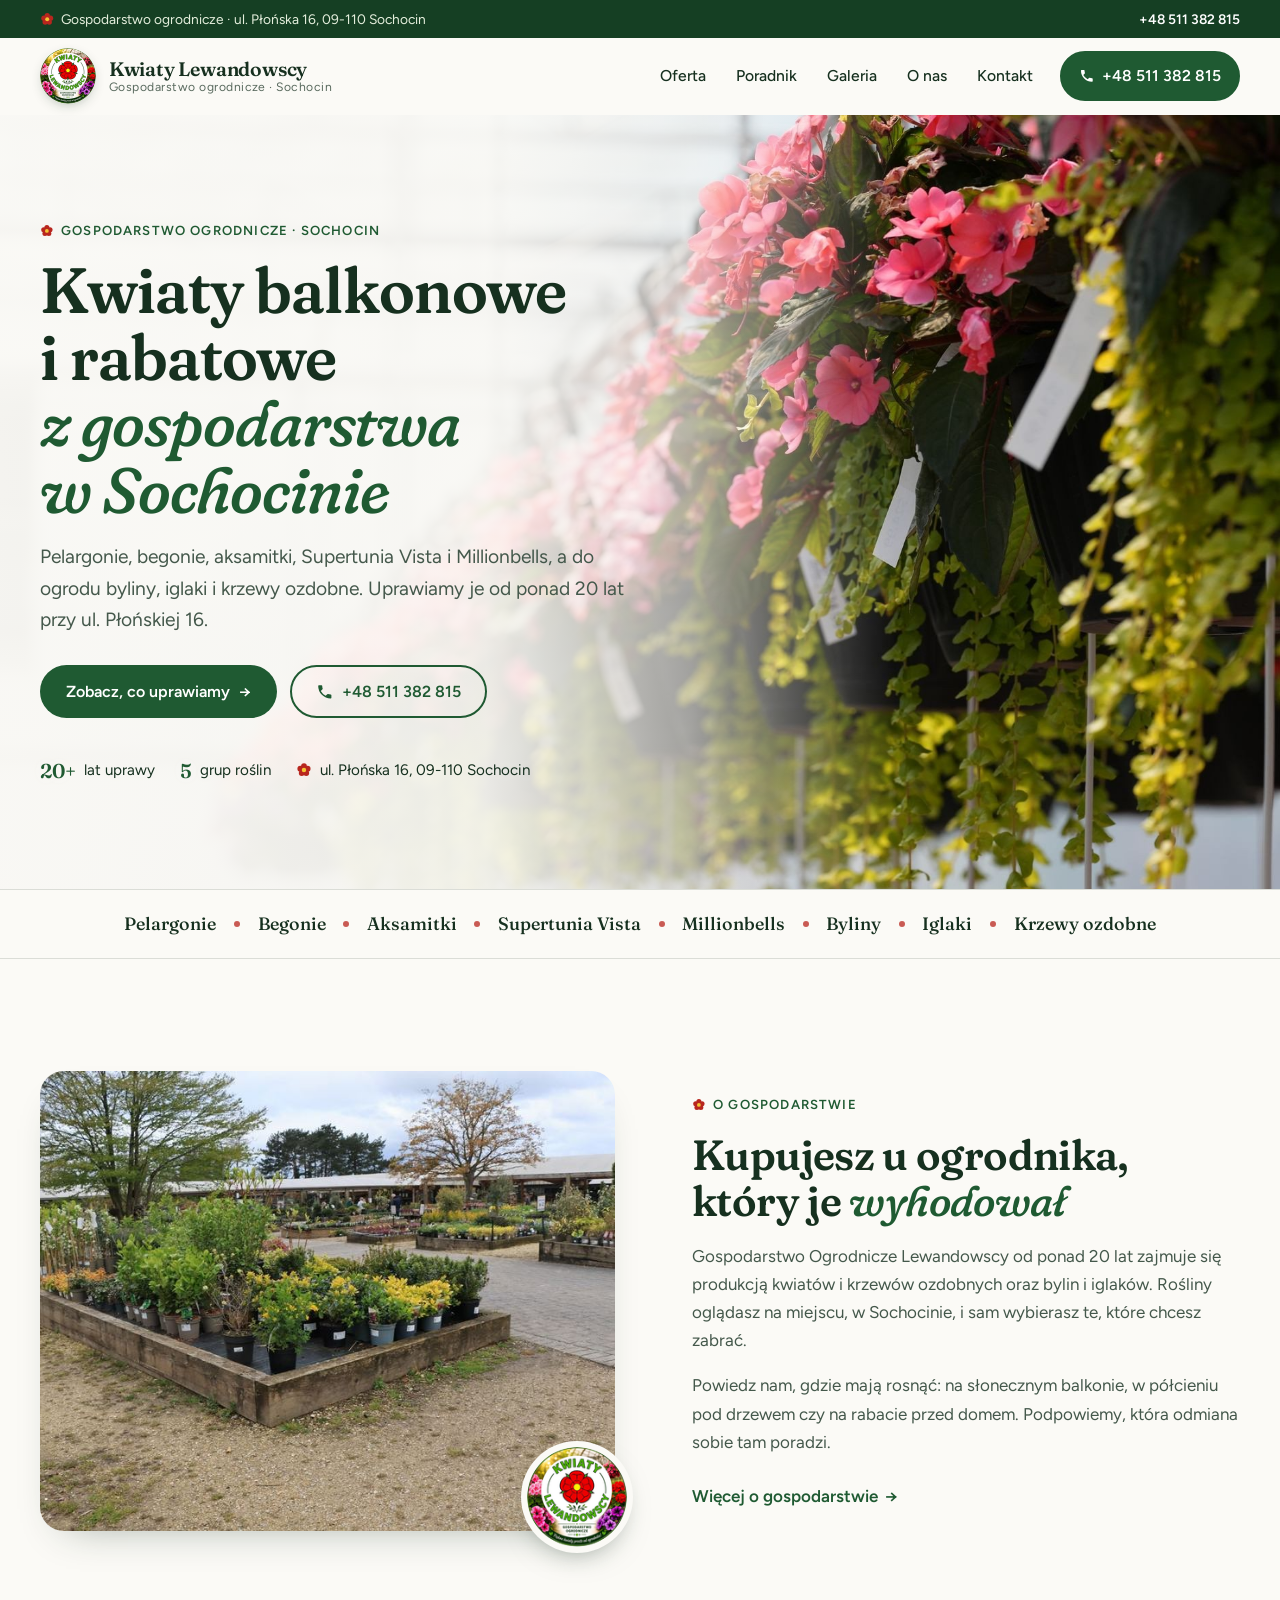
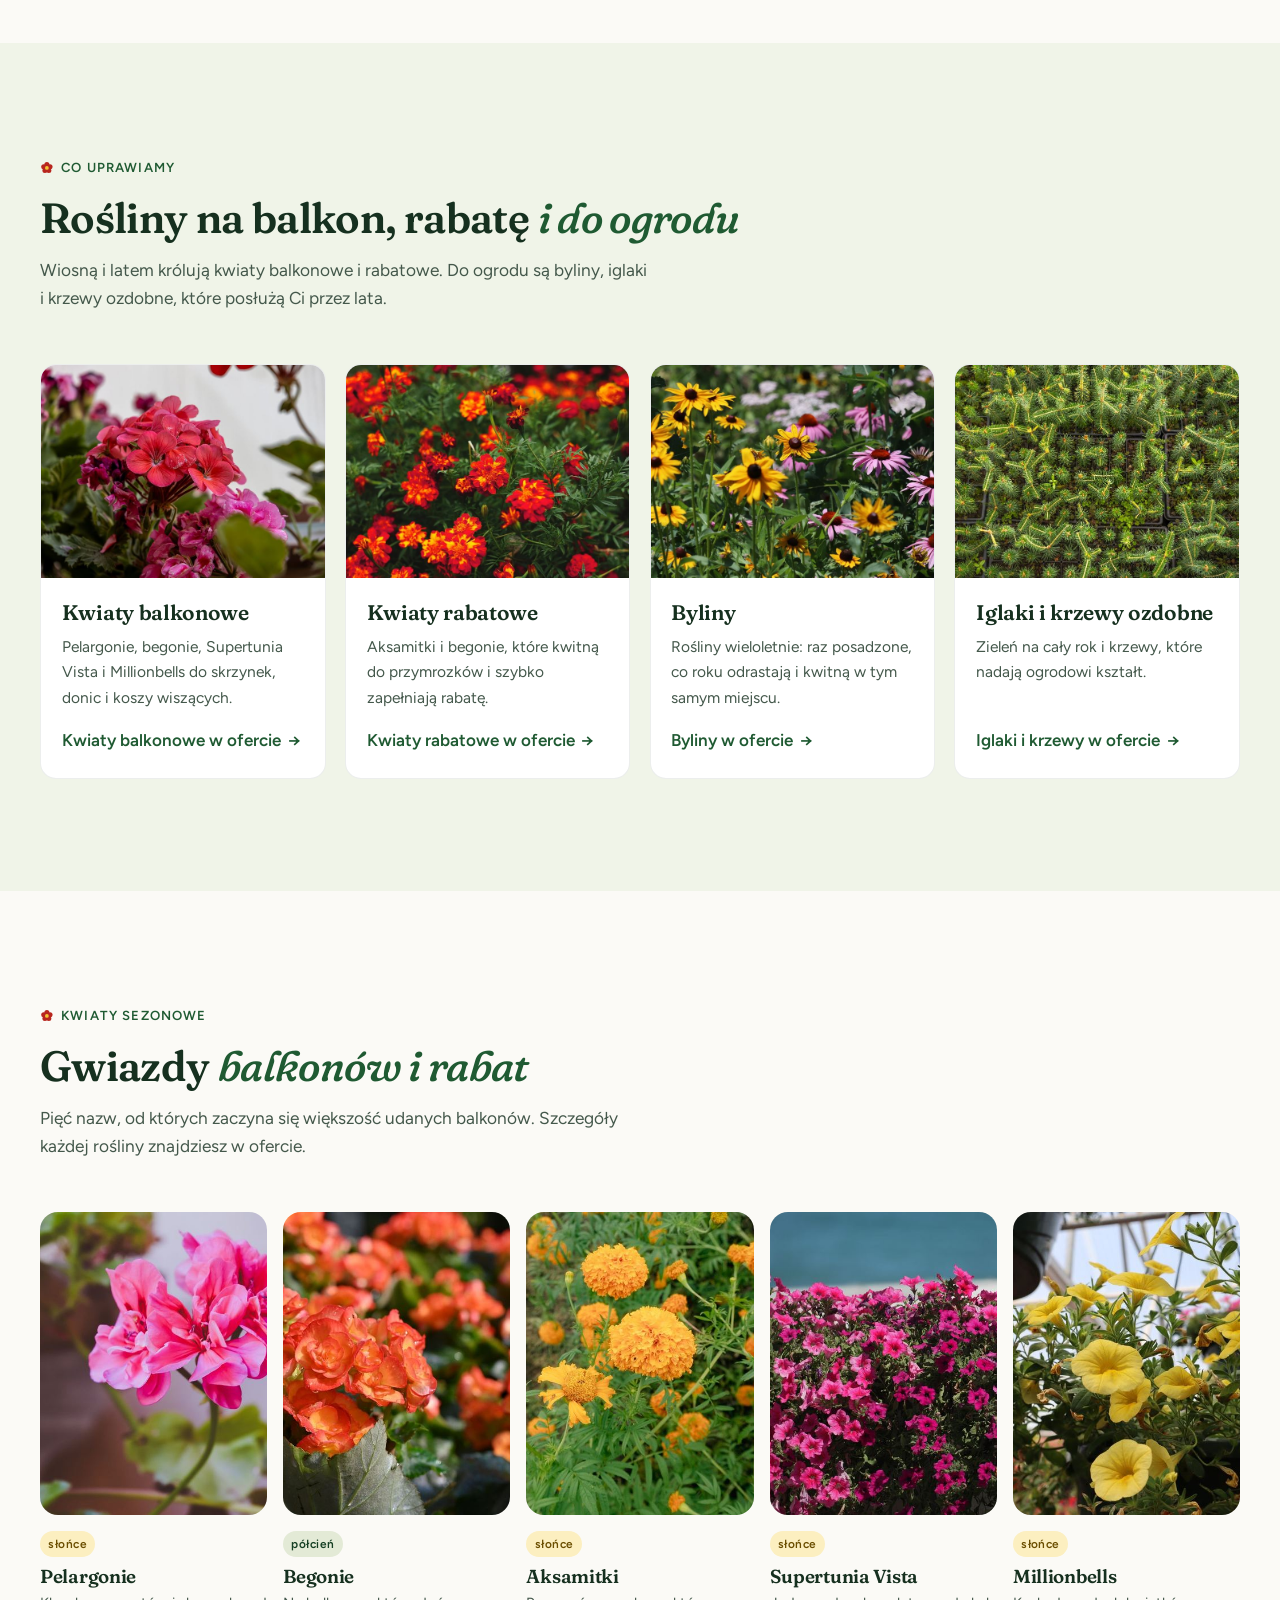
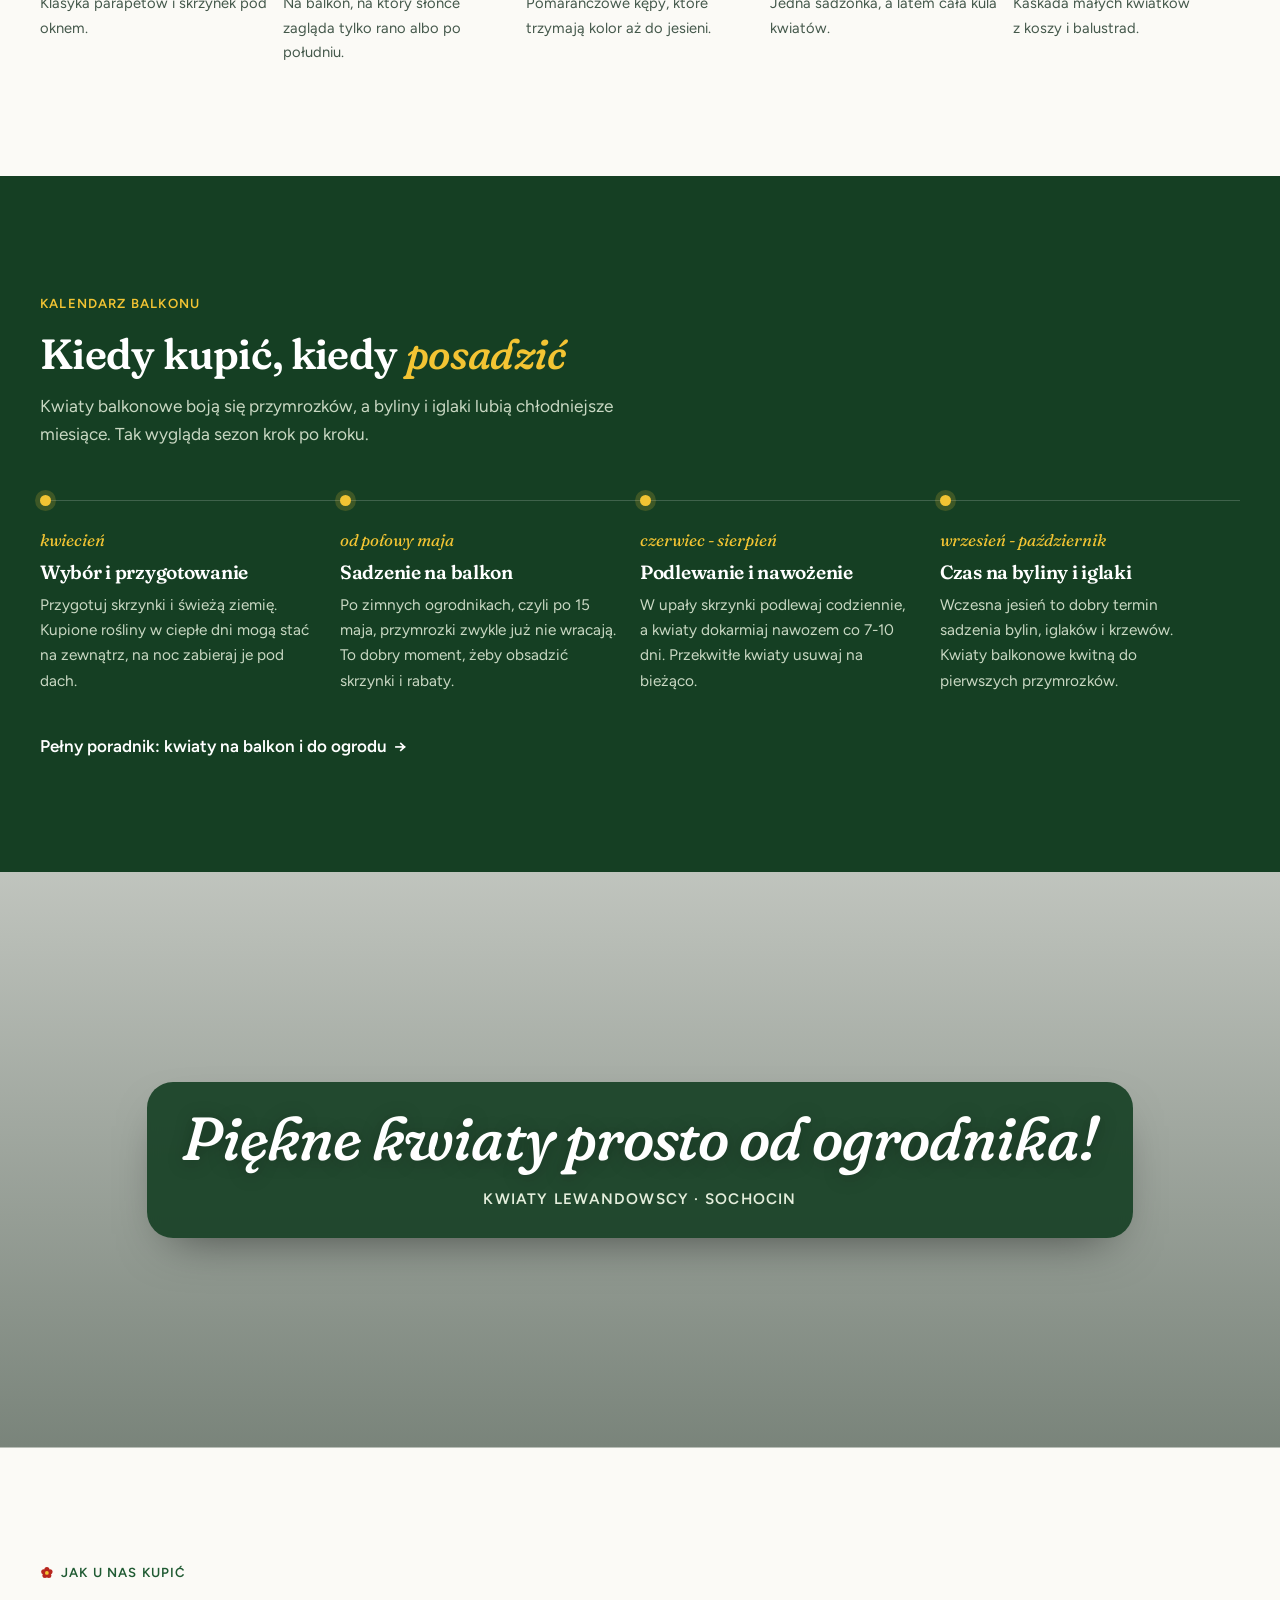
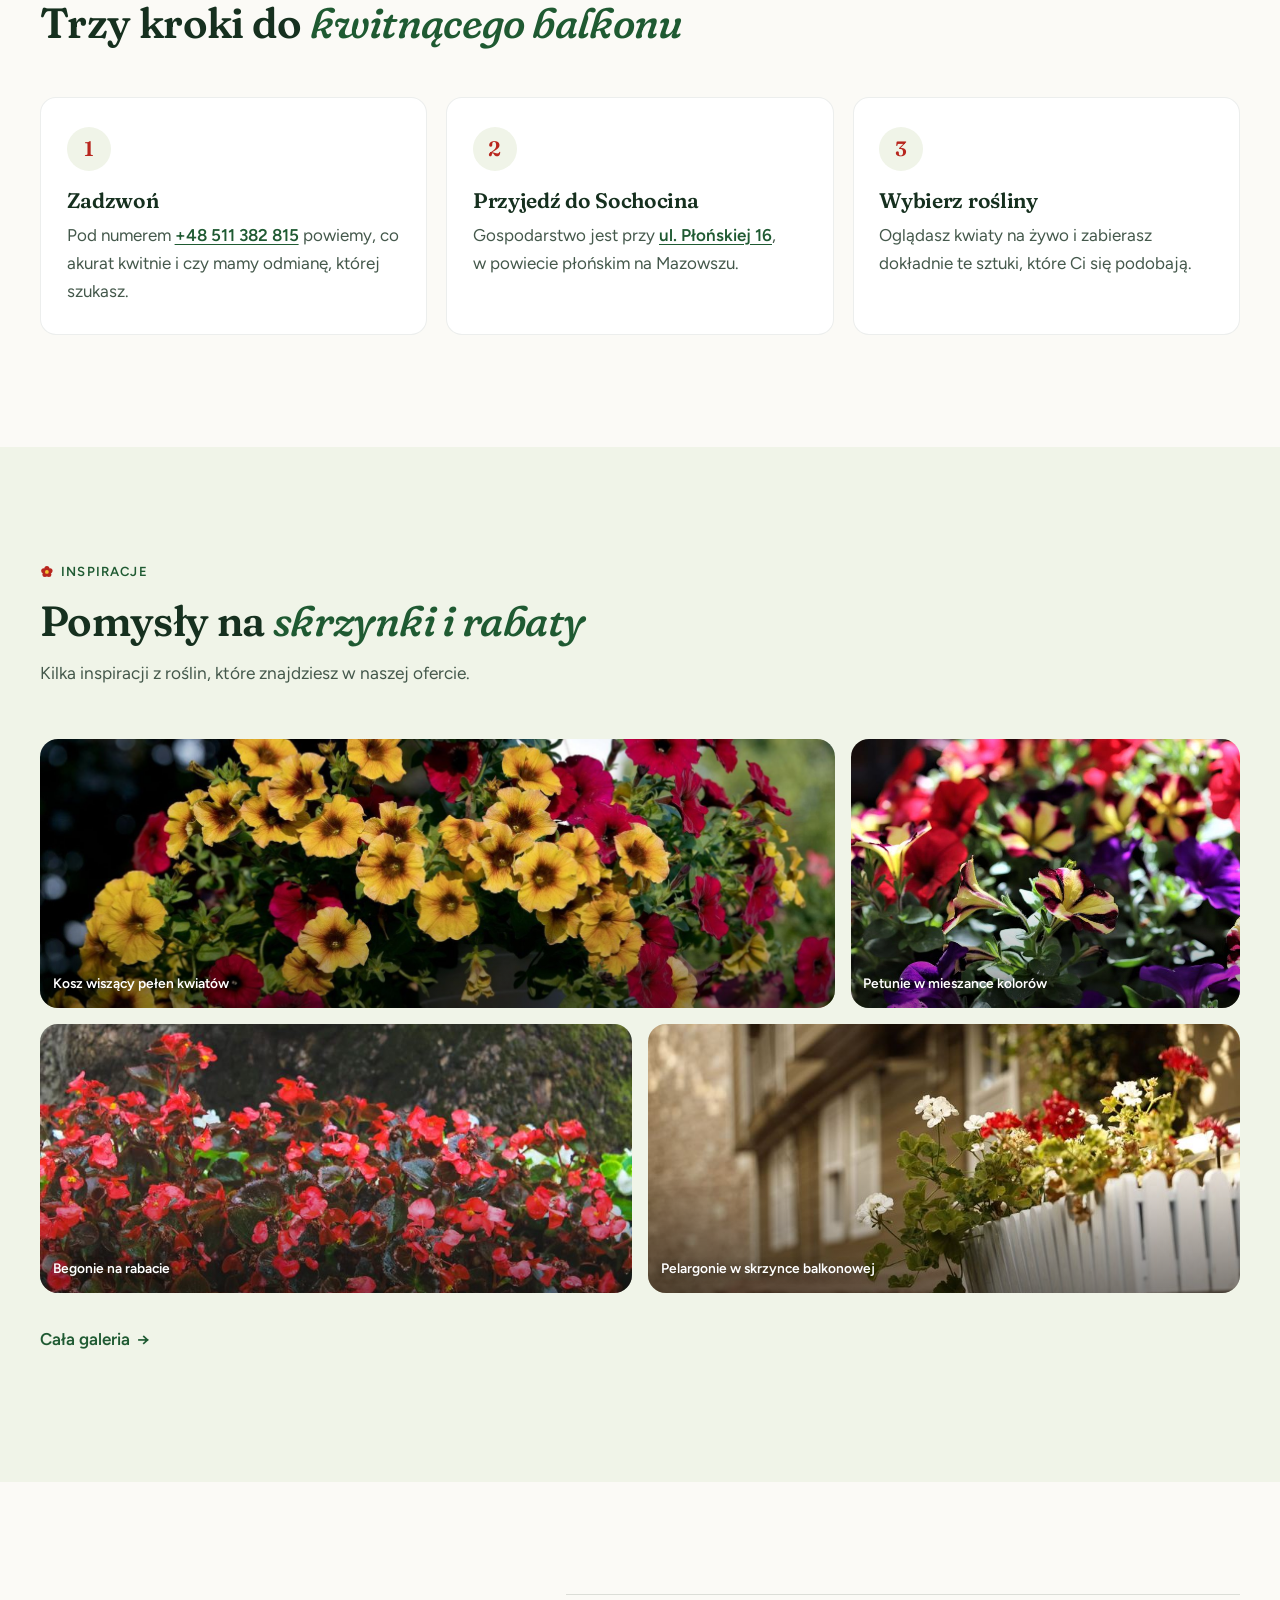
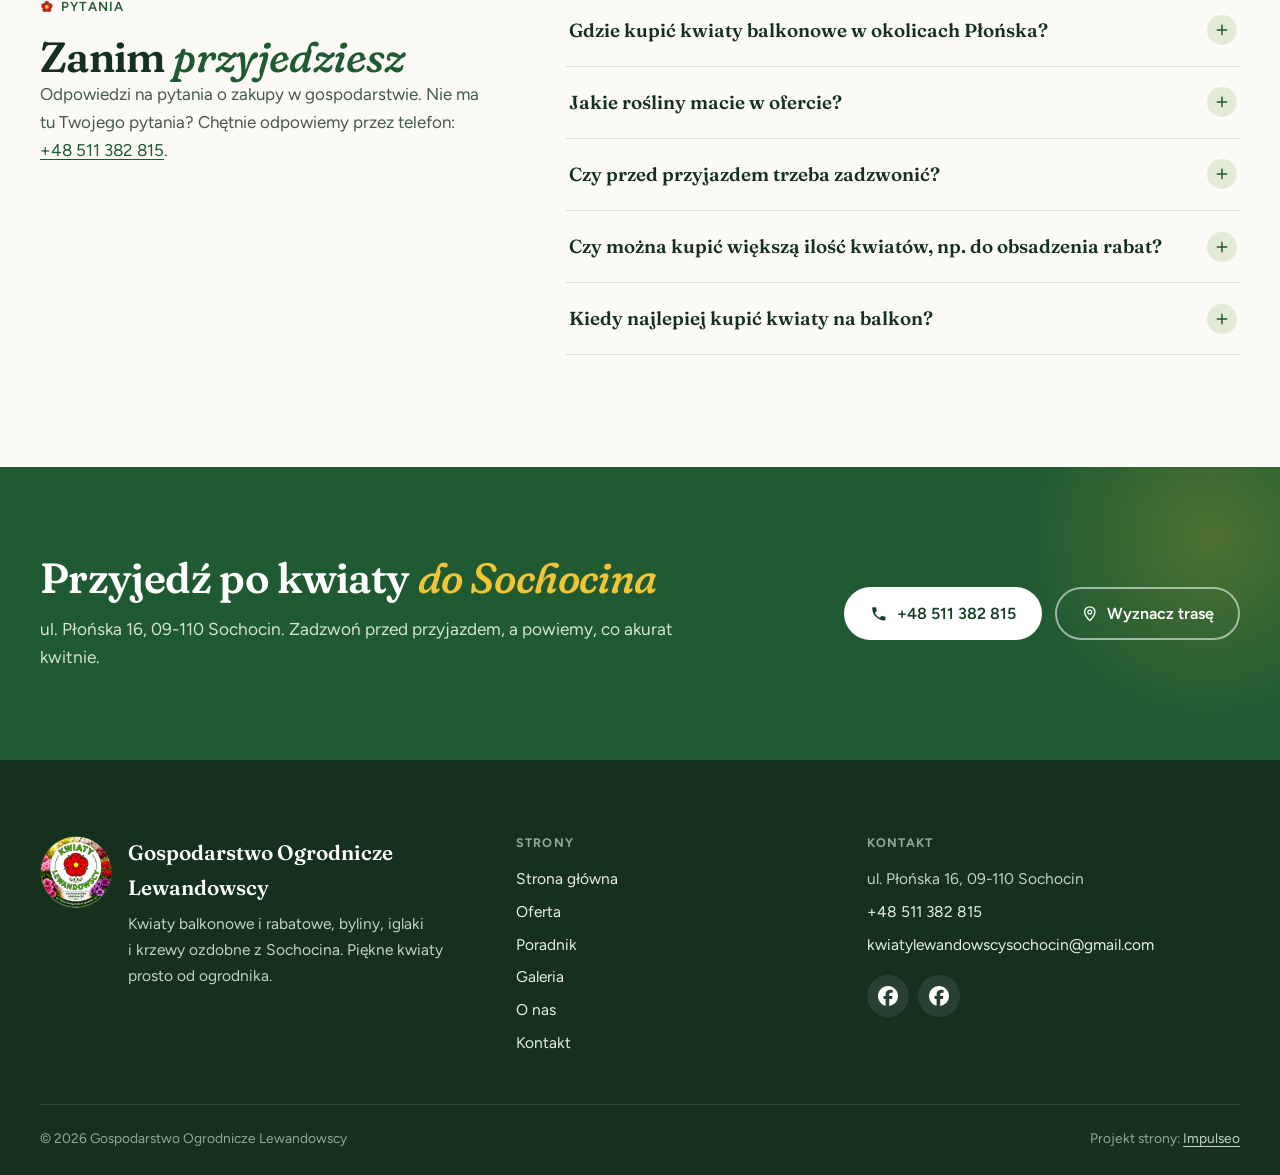
==== commit 08aa0272: "[claude-edit][cmt:8f4c62d0-3d3c-477b-a264-60782286f9cd] osobny projekt strony (poza silnikiem) + SEO" ====
--- a/index.html
+++ b/index.html
@@ -2,119 +2,240 @@
 <html lang="pl">
 <head>
 <meta charset="UTF-8">
-<meta name="viewport" content="width=device-width, initial-scale=1.0">
-<title>Lewandowscy Gospodarstwo Ogrodnicze - Kwiaty balkonowe i rabatowe · Sochocin</title>
-<meta name="description" content="Kwiaty Lewandowscy - gospodarstwo ogrodnicze w Sochocinie. Pelargonie, begonie, aksamitki, Supertunia Vista i Millionbells, a do ogrodu byliny, iglaki i krzewy ozdobne. Zadzwoń i zapytaj, co akurat kwitnie.">
+<meta name="viewport" content="width=device-width, initial-scale=1">
+<title>Kwiaty balkonowe i rabatowe Sochocin | Kwiaty Lewandowscy</title>
+<meta name="description" content="Gospodarstwo Ogrodnicze Lewandowscy w Sochocinie: pelargonie, begonie, aksamitki, Supertunia Vista i Millionbells, a do ogrodu byliny, iglaki i krzewy.">
 <link rel="canonical" href="https://impulseo-pl.github.io/lewandowscy-gospodarstwo-ogrodnicze/">
 <meta name="robots" content="noindex, nofollow">
+<meta name="theme-color" content="#153F23">
+<meta name="geo.region" content="PL-14">
+<meta name="geo.placename" content="Sochocin">
+<meta name="geo.position" content="52.68856;20.47088">
+<meta name="ICBM" content="52.68856, 20.47088">
 <meta property="og:type" content="website">
 <meta property="og:locale" content="pl_PL">
-<meta property="og:site_name" content="Lewandowscy Gospodarstwo Ogrodnicze">
-<meta property="og:title" content="Lewandowscy Gospodarstwo Ogrodnicze - Kwiaty balkonowe i rabatowe · Sochocin">
-<meta property="og:description" content="Kwiaty Lewandowscy - gospodarstwo ogrodnicze w Sochocinie. Pelargonie, begonie, aksamitki, Supertunia Vista i Millionbells, a do ogrodu byliny, iglaki i krzewy ozdobne. Zadzwoń i zapytaj, co akurat kwitnie.">
+<meta property="og:site_name" content="Kwiaty Lewandowscy">
+<meta property="og:title" content="Kwiaty balkonowe i rabatowe Sochocin | Kwiaty Lewandowscy">
+<meta property="og:description" content="Gospodarstwo Ogrodnicze Lewandowscy w Sochocinie: pelargonie, begonie, aksamitki, Supertunia Vista i Millionbells, a do ogrodu byliny, iglaki i krzewy.">
 <meta property="og:url" content="https://impulseo-pl.github.io/lewandowscy-gospodarstwo-ogrodnicze/">
 <meta property="og:image" content="https://impulseo-pl.github.io/lewandowscy-gospodarstwo-ogrodnicze/img/og.jpg">
 <meta property="og:image:width" content="1200">
 <meta property="og:image:height" content="630">
+<meta property="og:image:alt" content="Kwiaty balkonowe w gospodarstwie Lewandowscy w Sochocinie">
 <meta name="twitter:card" content="summary_large_image">
-<script type="application/ld+json">{"@context": "https://schema.org", "@type": "LocalBusiness", "name": "Lewandowscy Gospodarstwo Ogrodnicze", "url": "https://impulseo-pl.github.io/lewandowscy-gospodarstwo-ogrodnicze/", "telephone": "+48511382815", "image": "https://impulseo-pl.github.io/lewandowscy-gospodarstwo-ogrodnicze/img/og.jpg", "areaServed": "Sochocin", "sameAs": ["https://www.facebook.com/p/Lewandowscy-Gospodarstwo-Ogrodnicze-100088673706979/"]}</script>
+<link rel="icon" type="image/png" sizes="32x32" href="img/favicon-32.png">
+<link rel="apple-touch-icon" href="img/apple-touch-icon.png">
 <link rel="preconnect" href="https://fonts.googleapis.com">
 <link rel="preconnect" href="https://fonts.gstatic.com" crossorigin>
-<link href="https://fonts.googleapis.com/css2?family=Lora:wght@500;600;700&family=Manrope:wght@400;500;600&display=swap" rel="stylesheet">
-<link rel="stylesheet" href="assets/styles.css?v=62b87240">
+<link href="https://fonts.googleapis.com/css2?family=Fraunces:ital,opsz,wght,SOFT,WONK@0,9..144,400..700,0..100,0..1;1,9..144,400..700,0..100,0..1&amp;family=Figtree:wght@400;500;600;700&amp;display=swap" rel="stylesheet">
+<link rel="preload" as="image" href="img/hero.jpg" imagesrcset="img/hero-960.jpg 960w, img/hero.jpg 1880w" imagesizes="100vw" fetchpriority="high">
+<link rel="stylesheet" href="assets/styles.css?v=20260923">
+<script type="application/ld+json">{"@context":"https://schema.org","@graph":[{"@type":"WebSite","@id":"https://impulseo-pl.github.io/lewandowscy-gospodarstwo-ogrodnicze/#strona","url":"https://impulseo-pl.github.io/lewandowscy-gospodarstwo-ogrodnicze/","name":"Kwiaty Lewandowscy","inLanguage":"pl-PL","publisher":{"@id":"https://impulseo-pl.github.io/lewandowscy-gospodarstwo-ogrodnicze/#firma"}},{"@type":"GardenStore","@id":"https://impulseo-pl.github.io/lewandowscy-gospodarstwo-ogrodnicze/#firma","name":"Gospodarstwo Ogrodnicze Lewandowscy","alternateName":["Kwiaty Lewandowscy","Lewandowscy Gospodarstwo Ogrodnicze"],"slogan":"Piękne kwiaty prosto od ogrodnika!","description":"Gospodarstwo ogrodnicze w Sochocinie. Od ponad 20 lat produkuje kwiaty balkonowe i rabatowe, byliny, iglaki i krzewy ozdobne.","url":"https://impulseo-pl.github.io/lewandowscy-gospodarstwo-ogrodnicze/","logo":"https://impulseo-pl.github.io/lewandowscy-gospodarstwo-ogrodnicze/img/logo.png","image":["https://impulseo-pl.github.io/lewandowscy-gospodarstwo-ogrodnicze/img/og.jpg","https://impulseo-pl.github.io/lewandowscy-gospodarstwo-ogrodnicze/img/hero.jpg"],"telephone":"+48511382815","email":"kwiatylewandowscysochocin@gmail.com","address":{"@type":"PostalAddress","streetAddress":"ul. Płońska 16","addressLocality":"Sochocin","postalCode":"09-110","addressRegion":"mazowieckie","addressCountry":"PL"},"geo":{"@type":"GeoCoordinates","latitude":52.6885649,"longitude":20.4708843},"hasMap":"https://www.google.com/maps/search/?api=1&query=ul.%20P%C5%82o%C5%84ska%2016%2C%2009-110%20Sochocin","areaServed":[{"@type":"City","name":"Sochocin"},{"@type":"AdministrativeArea","name":"powiat płoński"}],"knowsAbout":["kwiaty balkonowe","kwiaty rabatowe","pelargonie","begonie","aksamitki","Supertunia Vista","Millionbells","byliny","iglaki","krzewy ozdobne"],"sameAs":["https://www.facebook.com/p/Lewandowscy-Gospodarstwo-Ogrodnicze-100088673706979/","https://www.facebook.com/p/Gospodarstwo-Ogrodnicze-Lewandowscy-Kolonia-Sochocin-61589851108442/","https://www.facebook.com/p/Kwiaty-Gospodarstwo-Ogrodnicze-Lewandowscy-100071213671513/"]},{"@type":"WebPage","@id":"https://impulseo-pl.github.io/lewandowscy-gospodarstwo-ogrodnicze/#webpage","url":"https://impulseo-pl.github.io/lewandowscy-gospodarstwo-ogrodnicze/","name":"Kwiaty balkonowe i rabatowe Sochocin | Kwiaty Lewandowscy","description":"Gospodarstwo Ogrodnicze Lewandowscy w Sochocinie: pelargonie, begonie, aksamitki, Supertunia Vista i Millionbells, a do ogrodu byliny, iglaki i krzewy.","inLanguage":"pl-PL","isPartOf":{"@id":"https://impulseo-pl.github.io/lewandowscy-gospodarstwo-ogrodnicze/#strona"},"about":{"@id":"https://impulseo-pl.github.io/lewandowscy-gospodarstwo-ogrodnicze/#firma"},"primaryImageOfPage":{"@type":"ImageObject","url":"https://impulseo-pl.github.io/lewandowscy-gospodarstwo-ogrodnicze/img/hero.jpg"}},{"@type":"FAQPage","@id":"https://impulseo-pl.github.io/lewandowscy-gospodarstwo-ogrodnicze/#faq","mainEntity":[{"@type":"Question","name":"Gdzie kupić kwiaty balkonowe w okolicach Płońska?","acceptedAnswer":{"@type":"Answer","text":"W naszym gospodarstwie w Sochocinie, przy ul. Płońskiej 16 (powiat płoński). Rośliny oglądasz i wybierasz na miejscu."}},{"@type":"Question","name":"Jakie rośliny macie w ofercie?","acceptedAnswer":{"@type":"Answer","text":"Kwiaty balkonowe i rabatowe, m.in. pelargonie, begonie, aksamitki, Supertunia Vista i Millionbells, a do ogrodu byliny, iglaki i krzewy ozdobne. Dostępne odmiany zmieniają się w ciągu sezonu."}},{"@type":"Question","name":"Czy przed przyjazdem trzeba zadzwonić?","acceptedAnswer":{"@type":"Answer","text":"Warto. Pod numerem +48 511 382 815 powiemy, co akurat kwitnie, i umówimy się na przyjazd."}},{"@type":"Question","name":"Czy można kupić większą ilość kwiatów, np. do obsadzenia rabat?","acceptedAnswer":{"@type":"Answer","text":"Tak, zadzwoń i podaj, ile roślin potrzebujesz. Sprawdzimy, co mamy, i ustalimy termin odbioru."}},{"@type":"Question","name":"Kiedy najlepiej kupić kwiaty na balkon?","acceptedAnswer":{"@type":"Answer","text":"Kwiaty balkonowe kupuje się głównie w kwietniu i maju. Na stałe wystawiaj je po zimnych ogrodnikach, czyli po 15 maja, gdy minie ryzyko przymrozków."}}]}]}</script>
+<meta name="nb-deploy" content="04e5fed7d788">
 </head>
 <body>
-
-<header class="nav">
+<a class="skip" href="#tresc">Przejdź do treści</a>
+<div class="topbar">
+  <div class="wrap">
+    <div class="tb-left"><svg class="rose-mark" viewBox="0 0 24 24" aria-hidden="true" focusable="false"><g fill="#B8261E"><circle cx="12" cy="6.2" r="4.4"/><circle cx="17.5" cy="10.2" r="4.4"/><circle cx="15.4" cy="16.7" r="4.4"/><circle cx="8.6" cy="16.7" r="4.4"/><circle cx="6.5" cy="10.2" r="4.4"/></g><circle cx="12" cy="12" r="3.3" fill="#F3C433"/></svg><span><span class="tb-hide">Gospodarstwo ogrodnicze · </span>ul. Płońska 16, 09-110 Sochocin</span></div>
+    <a href="tel:+48511382815">+48 511 382 815</a>
+  </div>
+</div>
+<header class="site-nav">
   <div class="wrap nav-inner">
-    <a class="brand brand-has-logo" href="index.html"><img class="brand-logo" src="img/logo.png" alt="Lewandowscy Gospodarstwo Ogrodnicze" width="400" height="400" decoding="async"></a>
-    <nav class="nav-links">
-      <a href="index.html" class="active" aria-current="page">Strona główna</a>
-      <a href="realizacje.html">Galeria</a>
+    <a class="brand" href="index.html" aria-label="Kwiaty Lewandowscy - strona główna">
+      <img class="brand-logo" src="img/logo-nav.png" width="112" height="112" alt="Logo Kwiaty Lewandowscy - Gospodarstwo Ogrodnicze">
+      <span class="brand-txt"><span class="brand-name">Kwiaty Lewandowscy</span><span class="brand-sub">Gospodarstwo ogrodnicze · Sochocin</span></span>
+    </a>
+    <button class="nav-toggle" aria-label="Menu" aria-expanded="false" aria-controls="menu"><span></span><span></span><span></span></button>
+    <nav class="nav-links" id="menu" aria-label="Menu główne">
       <a href="oferta.html">Oferta</a>
-      <a href="o-nas.html">O nas</a>
+      <a href="poradnik.html">Poradnik</a>
+      <a href="galeria.html">Galeria</a>
+      <a href="o-nas.html">O&nbsp;nas</a>
       <a href="kontakt.html">Kontakt</a>
-      <a href="kontakt.html" class="btn btn-accent">Zamów kwiaty</a>
+      <a class="nav-cta" href="tel:+48511382815"><svg viewBox="0 0 24 24" fill="none" aria-hidden="true" focusable="false"><path d="M6.6 10.8a15.5 15.5 0 0 0 6.6 6.6l2.2-2.2a1 1 0 0 1 1-.24 11.4 11.4 0 0 0 3.6.58 1 1 0 0 1 1 1V20a1 1 0 0 1-1 1A17 17 0 0 1 3 4a1 1 0 0 1 1-1h3.5a1 1 0 0 1 1 1c0 1.25.2 2.46.58 3.6a1 1 0 0 1-.25 1l-2.23 2.2Z" fill="currentColor"/></svg><span>+48 511 382 815</span></a>
     </nav>
-    <button class="nav-toggle" aria-label="Menu"><span></span><span></span><span></span></button>
   </div>
 </header>
-
-<main>
-<section class="hero-cine">
-  <img src="img/hero.jpg" fetchpriority="high" data-rotate="img/g1.jpg|img/g2.jpg" alt="Lewandowscy Gospodarstwo Ogrodnicze - Piękne kwiaty prosto od ogrodnika" width="1880" height="1253">
+<main id="tresc">
+<section class="hero" aria-labelledby="h1-start">
+  <img class="hero-img" src="img/hero.jpg" srcset="img/hero-960.jpg 960w, img/hero.jpg 1880w" sizes="100vw" width="1880" height="1253" alt="Wiszące kosze z kwiatami balkonowymi w szklarni" fetchpriority="high" decoding="async">
   <div class="wrap">
     <div class="hero-copy">
-      <span class="eyebrow">Gospodarstwo ogrodnicze · Sochocin</span>
-      <h1>Piękne kwiaty prosto od ogrodnika</h1>
-      <p class="lead">Kwiaty balkonowe i rabatowe, byliny, iglaki i krzewy ozdobne z gospodarstwa w Sochocinie. Od ponad 20 lat sami je uprawiamy, a Ty wybierasz rośliny na miejscu.</p>
+      <span class="eyebrow"><svg class="rose-mark" viewBox="0 0 24 24" aria-hidden="true" focusable="false"><g fill="#B8261E"><circle cx="12" cy="6.2" r="4.4"/><circle cx="17.5" cy="10.2" r="4.4"/><circle cx="15.4" cy="16.7" r="4.4"/><circle cx="8.6" cy="16.7" r="4.4"/><circle cx="6.5" cy="10.2" r="4.4"/></g><circle cx="12" cy="12" r="3.3" fill="#F3C433"/></svg>Gospodarstwo ogrodnicze · Sochocin</span>
+      <h1 id="h1-start">Kwiaty balkonowe i&nbsp;rabatowe <em>z&nbsp;gospodarstwa w&nbsp;Sochocinie</em></h1>
+      <p class="lead">Pelargonie, begonie, aksamitki, Supertunia Vista i&nbsp;Millionbells, a&nbsp;do ogrodu byliny, iglaki i&nbsp;krzewy ozdobne. Uprawiamy je od ponad 20 lat przy ul. Płońskiej 16.</p>
       <div class="hero-actions">
-        <a href="realizacje.html" class="btn btn-accent">Zobacz kwiaty <span class="arr">→</span></a>
-        <a href="tel:+48511382815" class="btn btn-ghost btn-on-dark">Zamów telefonicznie</a>
-      </div>
-    </div>
-  </div>
-</section>
-<section class="strip n-5" style="padding-block:0">
-  <div class="wrap">
-    <div class="item reveal"><div class="k">Pelargonie</div><div class="v">i begonie</div></div>
-    <div class="item reveal"><div class="k">Aksamitki</div><div class="v">na rabaty</div></div>
-    <div class="item reveal"><div class="k">Supertunia Vista</div><div class="v">i Millionbells</div></div>
-    <div class="item reveal"><div class="k">Byliny i iglaki</div><div class="v">do ogrodu</div></div>
-    <div class="item reveal"><div class="k">Ponad 20 lat</div><div class="v">uprawy kwiatów</div></div>
-  </div>
-</section>
-<section>
+        <a class="btn btn-leaf" href="oferta.html">Zobacz, co uprawiamy <span class="arr" aria-hidden="true">→</span></a>
+        <a class="btn btn-line" href="tel:+48511382815"><svg viewBox="0 0 24 24" fill="none" aria-hidden="true" focusable="false"><path d="M6.6 10.8a15.5 15.5 0 0 0 6.6 6.6l2.2-2.2a1 1 0 0 1 1-.24 11.4 11.4 0 0 0 3.6.58 1 1 0 0 1 1 1V20a1 1 0 0 1-1 1A17 17 0 0 1 3 4a1 1 0 0 1 1-1h3.5a1 1 0 0 1 1 1c0 1.25.2 2.46.58 3.6a1 1 0 0 1-.25 1l-2.23 2.2Z" fill="currentColor"/></svg>+48 511 382 815</a>
+      </div>
+      <ul class="hero-facts">
+        <li><b>20+</b> lat uprawy</li>
+        <li><b>5</b> grup roślin</li>
+        <li><svg class="rose-mark" viewBox="0 0 24 24" aria-hidden="true" focusable="false"><g fill="#B8261E"><circle cx="12" cy="6.2" r="4.4"/><circle cx="17.5" cy="10.2" r="4.4"/><circle cx="15.4" cy="16.7" r="4.4"/><circle cx="8.6" cy="16.7" r="4.4"/><circle cx="6.5" cy="10.2" r="4.4"/></g><circle cx="12" cy="12" r="3.3" fill="#F3C433"/></svg>ul. Płońska 16, 09-110 Sochocin</li>
+      </ul>
+    </div>
+  </div>
+</section>
+
+<nav class="plant-band" aria-label="Rośliny w ofercie"><div class="wrap"><ul><li><a href="oferta.html#pelargonie">Pelargonie</a></li><li><a href="oferta.html#begonie">Begonie</a></li><li><a href="oferta.html#aksamitki">Aksamitki</a></li><li><a href="oferta.html#supertunia-vista">Supertunia Vista</a></li><li><a href="oferta.html#millionbells">Millionbells</a></li><li><a href="oferta.html#byliny">Byliny</a></li><li><a href="oferta.html#iglaki">Iglaki</a></li><li><a href="oferta.html#krzewy-ozdobne">Krzewy ozdobne</a></li></ul></div></nav>
+
+<section class="sec">
   <div class="wrap split">
-    <div class="split-art reveal"><img src="img/g6.jpg" alt="Petunie w wiszącej donicy" loading="lazy" width="1600" height="1066" decoding="async"></div>
-    <div class="split-copy reveal">
-      <span class="eyebrow">O nas</span>
-      <h2>Od ponad 20 lat uprawiamy kwiaty w Sochocinie</h2>
-      <p class="muted">Produkujemy kwiaty balkonowe i rabatowe, byliny, iglaki i krzewy ozdobne. Na miejscu obejrzysz rośliny i wybierzesz dokładnie te sztuki, które chcesz zabrać.</p>
-      <p class="muted">Zadzwoń, zanim przyjedziesz, a powiemy, co akurat kwitnie, i przygotujemy kwiaty do odbioru.</p>
-      <a href="o-nas.html" class="btn btn-ghost">Poznaj nas <span class="arr">→</span></a>
-    </div>
-  </div>
-</section>
-<section class="gateways-band">
-  <div class="wrap">
-    <div class="gateways">
-      <a href="oferta.html" class="gateway reveal"><img src="img/g13.jpg" alt="Pelargonie" loading="lazy" width="1600" height="1066" decoding="async"><span class="g-ttl">Pelargonie</span></a>
-      <a href="oferta.html" class="gateway reveal"><img src="img/g3.jpg" alt="Begonie" loading="lazy" width="1600" height="1066" decoding="async"><span class="g-ttl">Begonie</span></a>
-      <a href="oferta.html" class="gateway reveal"><img src="img/g4.jpg" alt="Aksamitki" loading="lazy" width="1600" height="1066" decoding="async"><span class="g-ttl">Aksamitki</span></a>
-    </div>
-  </div>
-</section>
-<section class="stopklatka" aria-hidden="true">
-  <div class="stk-bg" style="background-image:url(img/g8.jpg)"></div>
-</section>
-<section>
-  <div class="wrap">
-    <div class="head reveal">
-      <span class="eyebrow">Galeria</span>
-      <h2>Kwiaty w sezonie</h2>
-      <p>Takie rośliny znajdziesz u nas w sezonie. Asortyment zmienia się z porą roku.</p>
-    </div>
-    <div class="gallery">
-      <div class="tile t-two3 reveal"><img src="img/g7.jpg" alt="Lewandowscy Gospodarstwo Ogrodnicze" loading="lazy" width="1600" height="1066" decoding="async"></div>
-      <div class="tile t-third reveal"><img src="img/g9.jpg" alt="Lewandowscy Gospodarstwo Ogrodnicze" loading="lazy" width="1600" height="1066" decoding="async"></div>
-      <div class="tile t-third reveal"><img src="img/g10.jpg" alt="Lewandowscy Gospodarstwo Ogrodnicze" loading="lazy" width="1600" height="1066" decoding="async"></div>
-      <div class="tile t-third reveal"><img src="img/g11.jpg" alt="Lewandowscy Gospodarstwo Ogrodnicze" loading="lazy" width="1600" height="1066" decoding="async"></div>
-      <div class="tile t-third reveal"><img src="img/g12.jpg" alt="Lewandowscy Gospodarstwo Ogrodnicze" loading="lazy" width="1600" height="1067" decoding="async"></div>
-    </div>
-    <div style="margin-top:var(--space-7)" class="reveal"><a href="realizacje.html" class="btn btn-accent">Pełna galeria <span class="arr">→</span></a></div>
-  </div>
-</section>
+    <div class="split-img rv">
+      <img src="img/szkolka-krzewy-w-donicach.jpg" srcset="img/szkolka-krzewy-w-donicach-800.jpg 800w, img/szkolka-krzewy-w-donicach.jpg 1880w" sizes="(max-width: 800px) 100vw, 50vw" width="1880" height="1253" alt="Krzewy ozdobne i byliny w donicach w gospodarstwie ogrodniczym" decoding="async">
+      <div class="stamp"><img src="img/logo-nav.png" width="112" height="112" alt="" loading="lazy" decoding="async"></div>
+    </div>
+    <div class="split-copy rv">
+      <span class="eyebrow"><svg class="rose-mark" viewBox="0 0 24 24" aria-hidden="true" focusable="false"><g fill="#B8261E"><circle cx="12" cy="6.2" r="4.4"/><circle cx="17.5" cy="10.2" r="4.4"/><circle cx="15.4" cy="16.7" r="4.4"/><circle cx="8.6" cy="16.7" r="4.4"/><circle cx="6.5" cy="10.2" r="4.4"/></g><circle cx="12" cy="12" r="3.3" fill="#F3C433"/></svg>O&nbsp;gospodarstwie</span>
+      <h2>Kupujesz u&nbsp;ogrodnika, który je <em>wyhodował</em></h2>
+      <p class="muted">Gospodarstwo Ogrodnicze Lewandowscy od ponad 20 lat zajmuje się produkcją kwiatów i&nbsp;krzewów ozdobnych oraz bylin i&nbsp;iglaków. Rośliny oglądasz na miejscu, w&nbsp;Sochocinie, i&nbsp;sam wybierasz te, które chcesz zabrać.</p>
+      <p class="muted">Powiedz nam, gdzie mają rosnąć: na słonecznym balkonie, w&nbsp;półcieniu pod drzewem czy na rabacie przed domem. Podpowiemy, która odmiana sobie tam poradzi.</p>
+      <a class="more" href="o-nas.html">Więcej o&nbsp;gospodarstwie <span class="arr" aria-hidden="true">→</span></a>
+    </div>
+  </div>
+</section>
+
+<section class="sec sec-tint">
+  <div class="wrap">
+    <div class="sec-head rv">
+      <span class="eyebrow"><svg class="rose-mark" viewBox="0 0 24 24" aria-hidden="true" focusable="false"><g fill="#B8261E"><circle cx="12" cy="6.2" r="4.4"/><circle cx="17.5" cy="10.2" r="4.4"/><circle cx="15.4" cy="16.7" r="4.4"/><circle cx="8.6" cy="16.7" r="4.4"/><circle cx="6.5" cy="10.2" r="4.4"/></g><circle cx="12" cy="12" r="3.3" fill="#F3C433"/></svg>Co uprawiamy</span>
+      <h2>Rośliny na balkon, rabatę <em>i&nbsp;do ogrodu</em></h2>
+      <p>Wiosną i&nbsp;latem królują kwiaty balkonowe i&nbsp;rabatowe. Do ogrodu są byliny, iglaki i&nbsp;krzewy ozdobne, które posłużą Ci przez lata.</p>
+    </div>
+    <div class="cats">
+      <a class="cat rv" href="oferta.html#kwiaty-balkonowe">
+        <div class="cat-img"><img src="img/pelargonie-czerwone.jpg" srcset="img/pelargonie-czerwone-800.jpg 800w, img/pelargonie-czerwone.jpg 1600w" sizes="(max-width: 560px) 100vw, (max-width: 1020px) 50vw, 25vw" width="1600" height="1066" alt="Czerwone i różowe pelargonie" loading="lazy" decoding="async"></div>
+        <div class="cat-body"><h3>Kwiaty balkonowe</h3><p>Pelargonie, begonie, Supertunia Vista i&nbsp;Millionbells do skrzynek, donic i&nbsp;koszy wiszących.</p><span class="more">Kwiaty balkonowe w&nbsp;ofercie <span class="arr" aria-hidden="true">→</span></span></div>
+      </a>
+      <a class="cat rv" href="oferta.html#kwiaty-rabatowe">
+        <div class="cat-img"><img src="img/aksamitki-rabata.jpg" srcset="img/aksamitki-rabata-800.jpg 800w, img/aksamitki-rabata.jpg 1600w" sizes="(max-width: 560px) 100vw, (max-width: 1020px) 50vw, 25vw" width="1600" height="1066" alt="Pomarańczowe aksamitki na rabacie" loading="lazy" decoding="async"></div>
+        <div class="cat-body"><h3>Kwiaty rabatowe</h3><p>Aksamitki i&nbsp;begonie, które kwitną do przymrozków i&nbsp;szybko zapełniają rabatę.</p><span class="more">Kwiaty rabatowe w&nbsp;ofercie <span class="arr" aria-hidden="true">→</span></span></div>
+      </a>
+      <a class="cat rv" href="oferta.html#byliny">
+        <div class="cat-img"><img src="img/byliny-jezowka-rudbekia.jpg" srcset="img/byliny-jezowka-rudbekia-800.jpg 800w, img/byliny-jezowka-rudbekia.jpg 1600w" sizes="(max-width: 560px) 100vw, (max-width: 1020px) 50vw, 25vw" width="1600" height="1066" alt="Rabata z bylinami: jeżówki i rudbekie" loading="lazy" decoding="async"></div>
+        <div class="cat-body"><h3>Byliny</h3><p>Rośliny wieloletnie: raz posadzone, co roku odrastają i&nbsp;kwitną w&nbsp;tym samym miejscu.</p><span class="more">Byliny w&nbsp;ofercie <span class="arr" aria-hidden="true">→</span></span></div>
+      </a>
+      <a class="cat rv" href="oferta.html#iglaki">
+        <div class="cat-img"><img src="img/mlode-iglaki.jpg" srcset="img/mlode-iglaki-800.jpg 800w, img/mlode-iglaki.jpg 1600w" sizes="(max-width: 560px) 100vw, (max-width: 1020px) 50vw, 25vw" width="1600" height="1066" alt="Młode iglaki w doniczkach, widok z góry" loading="lazy" decoding="async"></div>
+        <div class="cat-body"><h3>Iglaki i&nbsp;krzewy ozdobne</h3><p>Zieleń na cały rok i&nbsp;krzewy, które nadają ogrodowi kształt.</p><span class="more">Iglaki i&nbsp;krzewy w&nbsp;ofercie <span class="arr" aria-hidden="true">→</span></span></div>
+      </a>
+    </div>
+  </div>
+</section>
+
+<section class="sec">
+  <div class="wrap">
+    <div class="sec-head rv">
+      <span class="eyebrow"><svg class="rose-mark" viewBox="0 0 24 24" aria-hidden="true" focusable="false"><g fill="#B8261E"><circle cx="12" cy="6.2" r="4.4"/><circle cx="17.5" cy="10.2" r="4.4"/><circle cx="15.4" cy="16.7" r="4.4"/><circle cx="8.6" cy="16.7" r="4.4"/><circle cx="6.5" cy="10.2" r="4.4"/></g><circle cx="12" cy="12" r="3.3" fill="#F3C433"/></svg>Kwiaty sezonowe</span>
+      <h2>Gwiazdy <em>balkonów i&nbsp;rabat</em></h2>
+      <p>Pięć nazw, od których zaczyna się większość udanych balkonów. Szczegóły każdej rośliny znajdziesz w&nbsp;ofercie.</p>
+    </div>
+    <div class="stars">
+      <figure class="star rv">
+        <img src="img/pelargonia-rozowa.jpg" srcset="img/pelargonia-rozowa-800.jpg 800w, img/pelargonia-rozowa.jpg 1600w" sizes="(max-width: 560px) 72vw, (max-width: 1020px) 42vw, 20vw" width="1600" height="1066" alt="Różowa pelargonia w pełnym kwitnieniu" loading="lazy" decoding="async">
+        <figcaption><span class="tag tag-sun">słońce</span><h3><a href="oferta.html#pelargonie">Pelargonie</a></h3><p>Klasyka parapetów i&nbsp;skrzynek pod oknem.</p></figcaption>
+      </figure>
+      <figure class="star rv">
+        <img src="img/begonie-pomaranczowe.jpg" srcset="img/begonie-pomaranczowe-800.jpg 800w, img/begonie-pomaranczowe.jpg 1600w" sizes="(max-width: 560px) 72vw, (max-width: 1020px) 42vw, 20vw" width="1600" height="1068" alt="Pomarańczowe begonie z bliska" loading="lazy" decoding="async">
+        <figcaption><span class="tag ">półcień</span><h3><a href="oferta.html#begonie">Begonie</a></h3><p>Na balkon, na który słońce zagląda tylko rano albo po południu.</p></figcaption>
+      </figure>
+      <figure class="star rv">
+        <img src="img/aksamitki-wielkokwiatowe.jpg" srcset="img/aksamitki-wielkokwiatowe-800.jpg 800w, img/aksamitki-wielkokwiatowe.jpg 1600w" sizes="(max-width: 560px) 72vw, (max-width: 1020px) 42vw, 20vw" width="1600" height="1066" alt="Pomarańczowe aksamitki wielkokwiatowe" loading="lazy" decoding="async">
+        <figcaption><span class="tag tag-sun">słońce</span><h3><a href="oferta.html#aksamitki">Aksamitki</a></h3><p>Pomarańczowe kępy, które trzymają kolor aż do jesieni.</p></figcaption>
+      </figure>
+      <figure class="star rv">
+        <img src="img/petunie-rozowe.jpg" srcset="img/petunie-rozowe-800.jpg 800w, img/petunie-rozowe.jpg 1880w" sizes="(max-width: 560px) 72vw, (max-width: 1020px) 42vw, 20vw" width="1880" height="1253" alt="Różowe petunie gęsto obsypane kwiatami" loading="lazy" decoding="async">
+        <figcaption><span class="tag tag-sun">słońce</span><h3><a href="oferta.html#supertunia-vista">Supertunia Vista</a></h3><p>Jedna sadzonka, a&nbsp;latem cała kula kwiatów.</p></figcaption>
+      </figure>
+      <figure class="star rv">
+        <img src="img/kalibrachoa-zolta.jpg" srcset="img/kalibrachoa-zolta-800.jpg 800w, img/kalibrachoa-zolta.jpg 1600w" sizes="(max-width: 560px) 72vw, (max-width: 1020px) 42vw, 20vw" width="1600" height="1066" alt="Żółte drobnokwiatowe kwiaty balkonowe" loading="lazy" decoding="async">
+        <figcaption><span class="tag tag-sun">słońce</span><h3><a href="oferta.html#millionbells">Millionbells</a></h3><p>Kaskada małych kwiatków z&nbsp;koszy i&nbsp;balustrad.</p></figcaption>
+      </figure>
+    </div>
+  </div>
+</section>
+
+<section class="sec kal">
+  <div class="wrap">
+    <div class="sec-head rv">
+      <span class="eyebrow">Kalendarz balkonu</span>
+      <h2>Kiedy kupić, kiedy <em>posadzić</em></h2>
+      <p>Kwiaty balkonowe boją się przymrozków, a&nbsp;byliny i&nbsp;iglaki lubią chłodniejsze miesiące. Tak wygląda sezon krok po kroku.</p>
+    </div>
+    <ol class="kal-list">
+      <li class="rv"><span class="kal-when">kwiecień</span><h3>Wybór i&nbsp;przygotowanie</h3><p>Przygotuj skrzynki i&nbsp;świeżą ziemię. Kupione rośliny w&nbsp;ciepłe dni mogą stać na zewnątrz, na noc zabieraj je pod dach.</p></li>
+      <li class="rv"><span class="kal-when">od połowy maja</span><h3>Sadzenie na balkon</h3><p>Po zimnych ogrodnikach, czyli po 15 maja, przymrozki zwykle już nie wracają. To dobry moment, żeby obsadzić skrzynki i&nbsp;rabaty.</p></li>
+      <li class="rv"><span class="kal-when">czerwiec - sierpień</span><h3>Podlewanie i&nbsp;nawożenie</h3><p>W&nbsp;upały skrzynki podlewaj codziennie, a&nbsp;kwiaty dokarmiaj nawozem co 7-10 dni. Przekwitłe kwiaty usuwaj na bieżąco.</p></li>
+      <li class="rv"><span class="kal-when">wrzesień - październik</span><h3>Czas na byliny i&nbsp;iglaki</h3><p>Wczesna jesień to dobry termin sadzenia bylin, iglaków i&nbsp;krzewów. Kwiaty balkonowe kwitną do pierwszych przymrozków.</p></li>
+    </ol>
+    <a class="more" href="poradnik.html">Pełny poradnik: kwiaty na balkon i&nbsp;do ogrodu <span class="arr" aria-hidden="true">→</span></a>
+  </div>
+</section>
+
+<section class="stopklatka">
+  <div class="stk-bg" style="background-image:url(img/szklarnia-petunie-wiszace.jpg)"></div>
+  <div class="stk-card"><p class="stk-quote">Piękne kwiaty prosto od ogrodnika!</p><p class="stk-sub">Kwiaty Lewandowscy · Sochocin</p></div>
+</section>
+
+<section class="sec">
+  <div class="wrap">
+    <div class="sec-head rv">
+      <span class="eyebrow"><svg class="rose-mark" viewBox="0 0 24 24" aria-hidden="true" focusable="false"><g fill="#B8261E"><circle cx="12" cy="6.2" r="4.4"/><circle cx="17.5" cy="10.2" r="4.4"/><circle cx="15.4" cy="16.7" r="4.4"/><circle cx="8.6" cy="16.7" r="4.4"/><circle cx="6.5" cy="10.2" r="4.4"/></g><circle cx="12" cy="12" r="3.3" fill="#F3C433"/></svg>Jak u&nbsp;nas kupić</span>
+      <h2>Trzy kroki do <em>kwitnącego balkonu</em></h2>
+    </div>
+    <ol class="kroki">
+      <li class="krok rv"><h3>Zadzwoń</h3><p>Pod numerem <a href="tel:+48511382815">+48 511 382 815</a> powiemy, co akurat kwitnie i&nbsp;czy mamy odmianę, której szukasz.</p></li>
+      <li class="krok rv"><h3>Przyjedź do Sochocina</h3><p>Gospodarstwo jest przy <a href="kontakt.html">ul. Płońskiej 16</a>, w&nbsp;powiecie płońskim na Mazowszu.</p></li>
+      <li class="krok rv"><h3>Wybierz rośliny</h3><p>Oglądasz kwiaty na żywo i&nbsp;zabierasz dokładnie te sztuki, które Ci się podobają.</p></li>
+    </ol>
+  </div>
+</section>
+
+<section class="sec sec-tint">
+  <div class="wrap">
+    <div class="sec-head rv">
+      <span class="eyebrow"><svg class="rose-mark" viewBox="0 0 24 24" aria-hidden="true" focusable="false"><g fill="#B8261E"><circle cx="12" cy="6.2" r="4.4"/><circle cx="17.5" cy="10.2" r="4.4"/><circle cx="15.4" cy="16.7" r="4.4"/><circle cx="8.6" cy="16.7" r="4.4"/><circle cx="6.5" cy="10.2" r="4.4"/></g><circle cx="12" cy="12" r="3.3" fill="#F3C433"/></svg>Inspiracje</span>
+      <h2>Pomysły na <em>skrzynki i&nbsp;rabaty</em></h2>
+      <p>Kilka inspiracji z&nbsp;roślin, które znajdziesz w&nbsp;naszej ofercie.</p>
+    </div>
+    <div class="mosaic">
+      <figure class="wide rv"><img src="img/kosz-wiszacy-kalibrachoa.jpg" srcset="img/kosz-wiszacy-kalibrachoa-800.jpg 800w, img/kosz-wiszacy-kalibrachoa.jpg 1600w" sizes="(max-width: 820px) 100vw, 66vw" width="1600" height="1067" alt="Kolorowy kosz wiszący z drobnymi kwiatami" loading="lazy" decoding="async"><figcaption>Kosz wiszący pełen kwiatów</figcaption></figure>
+      <figure class="rv"><img src="img/petunie-kolorowe.jpg" srcset="img/petunie-kolorowe-800.jpg 800w, img/petunie-kolorowe.jpg 1600w" sizes="(max-width: 820px) 50vw, 33vw" width="1600" height="1066" alt="Petunie w mieszance kolorów" loading="lazy" decoding="async"><figcaption>Petunie w&nbsp;mieszance kolorów</figcaption></figure>
+      <figure class="half rv"><img src="img/begonie-rabatowe-czerwone.jpg" srcset="img/begonie-rabatowe-czerwone-800.jpg 800w, img/begonie-rabatowe-czerwone.jpg 1600w" sizes="(max-width: 520px) 100vw, 50vw" width="1600" height="1066" alt="Czerwone begonie na rabacie" loading="lazy" decoding="async"><figcaption>Begonie na rabacie</figcaption></figure>
+      <figure class="half rv"><img src="img/skrzynka-balkonowa-pelargonie.jpg" srcset="img/skrzynka-balkonowa-pelargonie-800.jpg 800w, img/skrzynka-balkonowa-pelargonie.jpg 1600w" sizes="(max-width: 520px) 100vw, 50vw" width="1600" height="1066" alt="Pelargonie w białej skrzynce balkonowej" loading="lazy" decoding="async"><figcaption>Pelargonie w&nbsp;skrzynce balkonowej</figcaption></figure>
+    </div>
+    <p style="margin-top:2rem" class="rv"><a class="more" href="galeria.html">Cała galeria <span class="arr" aria-hidden="true">→</span></a></p>
+  </div>
+</section>
+
+<section class="sec">
+  <div class="wrap faq-grid">
+    <div class="rv">
+      <span class="eyebrow"><svg class="rose-mark" viewBox="0 0 24 24" aria-hidden="true" focusable="false"><g fill="#B8261E"><circle cx="12" cy="6.2" r="4.4"/><circle cx="17.5" cy="10.2" r="4.4"/><circle cx="15.4" cy="16.7" r="4.4"/><circle cx="8.6" cy="16.7" r="4.4"/><circle cx="6.5" cy="10.2" r="4.4"/></g><circle cx="12" cy="12" r="3.3" fill="#F3C433"/></svg>Pytania</span>
+      <h2>Zanim <em>przyjedziesz</em></h2>
+      <p class="muted">Odpowiedzi na pytania o&nbsp;zakupy w&nbsp;gospodarstwie. Nie ma tu Twojego pytania? Chętnie odpowiemy przez telefon: <a href="tel:+48511382815">+48 511 382 815</a>.</p>
+    </div>
+    <div class="faq rv">
+        <details><summary>Gdzie kupić kwiaty balkonowe w&nbsp;okolicach Płońska?</summary><div class="ans"><p>W&nbsp;naszym gospodarstwie w&nbsp;Sochocinie, przy ul. Płońskiej 16 (powiat płoński). Rośliny oglądasz i&nbsp;wybierasz na miejscu.</p></div></details>
+        <details><summary>Jakie rośliny macie w&nbsp;ofercie?</summary><div class="ans"><p>Kwiaty balkonowe i&nbsp;rabatowe, m.in. pelargonie, begonie, aksamitki, Supertunia Vista i&nbsp;Millionbells, a&nbsp;do ogrodu byliny, iglaki i&nbsp;krzewy ozdobne. Dostępne odmiany zmieniają się w&nbsp;ciągu sezonu.</p></div></details>
+        <details><summary>Czy przed przyjazdem trzeba zadzwonić?</summary><div class="ans"><p>Warto. Pod numerem <a href="tel:+48511382815">+48 511 382 815</a> powiemy, co akurat kwitnie, i&nbsp;umówimy się na przyjazd.</p></div></details>
+        <details><summary>Czy można kupić większą ilość kwiatów, np. do obsadzenia rabat?</summary><div class="ans"><p>Tak, zadzwoń i&nbsp;podaj, ile roślin potrzebujesz. Sprawdzimy, co mamy, i&nbsp;ustalimy termin odbioru.</p></div></details>
+        <details><summary>Kiedy najlepiej kupić kwiaty na balkon?</summary><div class="ans"><p>Kwiaty balkonowe kupuje się głównie w&nbsp;kwietniu i&nbsp;maju. Na stałe wystawiaj je po zimnych ogrodnikach, czyli po 15 maja, gdy minie ryzyko przymrozków.</p></div></details>
+    </div>
+  </div>
+</section>
+
 <section class="cta">
   <div class="wrap">
-    <div class="reveal">
-      <span class="eyebrow">Zapraszamy</span>
-      <h2>Przyjedź do Sochocina i wybierz kwiaty na miejscu.</h2>
-      <p>Zadzwoń przed przyjazdem - powiemy, co akurat kwitnie, i przygotujemy rośliny do odbioru.</p>
-    </div>
-    <div class="cta-actions reveal">
-      <a href="kontakt.html" class="btn btn-light">Zamów kwiaty <span class="arr">→</span></a>
-      <a href="tel:+48511382815" class="btn btn-ghost btn-ghost-cta">+48 511 382 815</a>
+    <div class="rv">
+      <h2>Przyjedź po kwiaty <em>do Sochocina</em></h2>
+      <p>ul. Płońska 16, 09-110 Sochocin. Zadzwoń przed przyjazdem, a&nbsp;powiemy, co akurat kwitnie.</p>
+    </div>
+    <div class="cta-actions rv">
+      <a class="btn btn-light" href="tel:+48511382815"><svg viewBox="0 0 24 24" fill="none" aria-hidden="true" focusable="false"><path d="M6.6 10.8a15.5 15.5 0 0 0 6.6 6.6l2.2-2.2a1 1 0 0 1 1-.24 11.4 11.4 0 0 0 3.6.58 1 1 0 0 1 1 1V20a1 1 0 0 1-1 1A17 17 0 0 1 3 4a1 1 0 0 1 1-1h3.5a1 1 0 0 1 1 1c0 1.25.2 2.46.58 3.6a1 1 0 0 1-.25 1l-2.23 2.2Z" fill="currentColor"/></svg>+48 511 382 815</a>
+      <a class="btn btn-ghost-light" href="https://www.google.com/maps/dir/?api=1&amp;destination=ul.%20P%C5%82o%C5%84ska%2016%2C%2009-110%20Sochocin" target="_blank" rel="noopener"><svg viewBox="0 0 24 24" fill="none" aria-hidden="true" focusable="false"><path d="M12 21s-7-6.2-7-11.5A7 7 0 0 1 19 9.5C19 14.8 12 21 12 21Z" stroke="currentColor" stroke-width="1.8" stroke-linejoin="round"/><circle cx="12" cy="9.5" r="2.6" stroke="currentColor" stroke-width="1.8"/></svg>Wyznacz trasę</a>
     </div>
   </div>
 </section>
@@ -124,36 +245,45 @@
   <div class="wrap">
     <div class="foot-grid">
       <div class="foot-brand">
-        <div class="name">Lewandowscy Gospodarstwo Ogrodnicze</div>
-        <p>Kwiaty balkonowe i rabatowe, byliny, iglaki i krzewy ozdobne z gospodarstwa w Sochocinie. Od ponad 20 lat sami je uprawiamy, a Ty wybierasz rośliny na miejscu.</p>
-      </div>
-      <div class="foot-col">
-        <h4>Nawigacja</h4>
-        <a href="index.html">Strona główna</a>
-        <a href="realizacje.html">Galeria</a>
-        <a href="oferta.html">Oferta</a>
-        <a href="o-nas.html">O nas</a>
-        <a href="kontakt.html">Kontakt</a>
-      </div>
-      <div class="foot-col">
-        <h4>Kontakt</h4>
-        <a href="tel:+48511382815">+48 511 382 815</a>
-        <a href="mailto:kwiatylewandowscysochocin@gmail.com">kwiatylewandowscysochocin@gmail.com</a>
-        <p>ul. Płońska 16, 09-110 Sochocin</p>
-      <div class="foot-soc">
-        <a class="soc" href="https://www.facebook.com/p/Lewandowscy-Gospodarstwo-Ogrodnicze-100088673706979/" target="_blank" rel="noopener" aria-label="Facebook - Lewandowscy Gospodarstwo Ogrodnicze"><svg viewBox="0 0 24 24" aria-hidden="true" focusable="false"><path d="M9.101 23.691v-7.98H6.627v-3.667h2.474v-1.58c0-4.085 1.848-5.978 5.858-5.978.401 0 .955.042 1.468.103a8.68 8.68 0 0 1 1.141.195v3.325a8.623 8.623 0 0 0-.653-.036 26.805 26.805 0 0 0-.733-.009c-.707 0-1.259.096-1.675.309a1.686 1.686 0 0 0-.679.622c-.258.42-.374.995-.374 1.752v1.297h3.919l-.386 2.103-.287 1.564h-3.246v8.245C19.396 23.238 24 18.179 24 12.044c0-6.627-5.373-12-12-12s-12 5.373-12 12c0 5.628 3.874 10.35 9.101 11.647Z" fill="currentColor"/></svg></a>
-      </div>
+        <img src="img/logo-nav.png" width="112" height="112" alt="" loading="lazy" decoding="async">
+        <div>
+          <div class="foot-name">Gospodarstwo Ogrodnicze Lewandowscy</div>
+          <p>Kwiaty balkonowe i&nbsp;rabatowe, byliny, iglaki i&nbsp;krzewy ozdobne z&nbsp;Sochocina. Piękne kwiaty prosto od ogrodnika.</p>
+        </div>
+      </div>
+      <div>
+        <h2>Strony</h2>
+        <ul class="foot-links">
+          <li><a href="index.html">Strona główna</a></li>
+          <li><a href="oferta.html">Oferta</a></li>
+          <li><a href="poradnik.html">Poradnik</a></li>
+          <li><a href="galeria.html">Galeria</a></li>
+          <li><a href="o-nas.html">O&nbsp;nas</a></li>
+          <li><a href="kontakt.html">Kontakt</a></li>
+        </ul>
+      </div>
+      <div>
+        <h2>Kontakt</h2>
+        <address>
+          <span>ul. Płońska 16, 09-110 Sochocin</span>
+          <a href="tel:+48511382815">+48 511 382 815</a>
+          <a href="mailto:kwiatylewandowscysochocin@gmail.com">kwiatylewandowscysochocin@gmail.com</a>
+        </address>
+        <div class="foot-soc">
+          <a class="soc" href="https://www.facebook.com/p/Lewandowscy-Gospodarstwo-Ogrodnicze-100088673706979/" target="_blank" rel="noopener" aria-label="Facebook - Lewandowscy Gospodarstwo Ogrodnicze"><svg viewBox="0 0 24 24" aria-hidden="true" focusable="false"><path d="M9.101 23.691v-7.98H6.627v-3.667h2.474v-1.58c0-4.085 1.848-5.978 5.858-5.978.401 0 .955.042 1.468.103a8.68 8.68 0 0 1 1.141.195v3.325a8.623 8.623 0 0 0-.653-.036 26.805 26.805 0 0 0-.733-.009c-.707 0-1.259.096-1.675.309a1.686 1.686 0 0 0-.679.622c-.258.42-.374.995-.374 1.752v1.297h3.919l-.386 2.103-.287 1.564h-3.246v8.245C19.396 23.238 24 18.179 24 12.044c0-6.627-5.373-12-12-12s-12 5.373-12 12c0 5.628 3.874 10.35 9.101 11.647Z" fill="currentColor"/></svg></a>
+          <a class="soc" href="https://www.facebook.com/p/Gospodarstwo-Ogrodnicze-Lewandowscy-Kolonia-Sochocin-61589851108442/" target="_blank" rel="noopener" aria-label="Facebook - Gospodarstwo Ogrodnicze Lewandowscy, Kolonia Sochocin"><svg viewBox="0 0 24 24" aria-hidden="true" focusable="false"><path d="M9.101 23.691v-7.98H6.627v-3.667h2.474v-1.58c0-4.085 1.848-5.978 5.858-5.978.401 0 .955.042 1.468.103a8.68 8.68 0 0 1 1.141.195v3.325a8.623 8.623 0 0 0-.653-.036 26.805 26.805 0 0 0-.733-.009c-.707 0-1.259.096-1.675.309a1.686 1.686 0 0 0-.679.622c-.258.42-.374.995-.374 1.752v1.297h3.919l-.386 2.103-.287 1.564h-3.246v8.245C19.396 23.238 24 18.179 24 12.044c0-6.627-5.373-12-12-12s-12 5.373-12 12c0 5.628 3.874 10.35 9.101 11.647Z" fill="currentColor"/></svg></a>
+        </div>
       </div>
     </div>
     <div class="foot-bot">
-      <span>© 2026 Lewandowscy Gospodarstwo Ogrodnicze</span>
+      <span>© 2026 Gospodarstwo Ogrodnicze Lewandowscy</span>
       <span>Projekt strony: <a class="foot-credit" href="https://impulseo.pl" target="_blank" rel="noopener">Impulseo</a></span>
     </div>
   </div>
 </footer>
-<div class="sticky-reserve"><a class="sr-book" href="kontakt.html">Zamów kwiaty</a><a class="sr-call" href="tel:+48511382815" aria-label="Zadzwoń"><svg class="ico-tel" width="16" height="16" viewBox="0 0 24 24" fill="none" aria-hidden="true"><path d="M6.6 10.8a15.5 15.5 0 0 0 6.6 6.6l2.2-2.2a1 1 0 0 1 1-.24 11.4 11.4 0 0 0 3.6.58 1 1 0 0 1 1 1V20a1 1 0 0 1-1 1A17 17 0 0 1 3 4a1 1 0 0 1 1-1h3.5a1 1 0 0 1 1 1c0 1.25.2 2.46.58 3.6a1 1 0 0 1-.25 1l-2.23 2.2Z" fill="currentColor"/></svg></a></div>
+<div class="sticky-reserve"><a class="sr-call" href="tel:+48511382815"><svg viewBox="0 0 24 24" fill="none" aria-hidden="true" focusable="false"><path d="M6.6 10.8a15.5 15.5 0 0 0 6.6 6.6l2.2-2.2a1 1 0 0 1 1-.24 11.4 11.4 0 0 0 3.6.58 1 1 0 0 1 1 1V20a1 1 0 0 1-1 1A17 17 0 0 1 3 4a1 1 0 0 1 1-1h3.5a1 1 0 0 1 1 1c0 1.25.2 2.46.58 3.6a1 1 0 0 1-.25 1l-2.23 2.2Z" fill="currentColor"/></svg>Zadzwoń</a><a class="sr-map" href="https://www.google.com/maps/dir/?api=1&amp;destination=ul.%20P%C5%82o%C5%84ska%2016%2C%2009-110%20Sochocin" target="_blank" rel="noopener"><svg viewBox="0 0 24 24" fill="none" aria-hidden="true" focusable="false"><path d="M12 21s-7-6.2-7-11.5A7 7 0 0 1 19 9.5C19 14.8 12 21 12 21Z" stroke="currentColor" stroke-width="1.8" stroke-linejoin="round"/><circle cx="12" cy="9.5" r="2.6" stroke="currentColor" stroke-width="1.8"/></svg>Dojazd</a></div>
 <div class="demo-wazne" data-do="2026-09-29" data-cykl="3" hidden><svg class="dw-ico" width="13" height="13" viewBox="0 0 24 24" fill="none" aria-hidden="true"><circle cx="12" cy="12" r="8.6" stroke="currentColor" stroke-width="1.8"/><path d="M12 7.2V12l3.3 2" stroke="currentColor" stroke-width="1.8" stroke-linecap="round"/></svg><span class="dw-txt"></span></div>
 
-<script src="assets/main.js"></script>
+<script src="assets/main.js?v=20260923"></script>
 </body>
 </html>
--- a/assets/styles.css
+++ b/assets/styles.css
@@ -1,1673 +1,422 @@
-/* ============================================================
-   STOLBASZ — premium, architektoniczny B2B fit-out
-   Jasna paleta, zero brązu. System wg premium-web-craft.
-   Projekt strony: Impulseo (impulseo.pl)
-   ============================================================ */
+/* Kwiaty Lewandowscy - projekt indywidualny (wrzesień 2026).
+   Kolory z logo: zieleń napisu, czerwień róży, żółty środek kwiatu. */
 
 :root{
-  /* PALETA — jasna, architektoniczna, chłodna */
-  --paper:#F3F1EC;          /* główne tło */
-  --paper-2:#E6E3DB;        /* sekcje alternatywne (chłodny jasny szary) */
-  --paper-3:#E6E3DB;        /* delikatne wypełnienia */
-  --ink:#23211E;            /* tekst główny — chłodny grafit */
-  --ink-soft:#43403A;       /* nagłówki drugorzędne */
-  --muted:#87837A;          /* tekst poboczny */
-  --line:rgba(35,33,30,.12);/* hairline */
-  --accent:#8A6B3C;         /* stonowany petrol-slate — jedyny akcent */
-  --accent-d:#6E5430;
-  --accent-soft:rgba(138,107,60,.10);
-  --dark:#23211E;           /* sekcje ciemne (stopka/CTA) */
-
-  /* HOVER ZDJĘĆ — JEDEN standard dla całego silnika (decyzja K. 04.08.2026, artefakt z wariantami).
-     AKTUALNE (K.+Szymon 09.08.2026, wybór z artefaktu 6 wariantów): zoom 1.05 przy 1.4s -
-     przy tak długim czasie mocniejszy kadr NIE skacze, tylko „oddycha". Poprzedni standard
-     (1.02 / .55s z 04.08) odbierany jako dynamiczny i szybki.
-     Spoczynek lekko przygaszony, ale TYLKO tam, gdzie jest mysz (@media hover:hover) —
-     na telefonie zdjęcia zostają w pełnej jasności. */
-  --img-zoom:1.05;                   /* K.+Szymon 09.08: wariant F z artefaktu porównawczego */
-  --img-rest:brightness(.95) saturate(.99);
-  --img-hot:brightness(1.06) saturate(1.05);
-  --img-dur:1.4s;                    /* K.+Szymon 09.08 (wariant F): powoli = elegancko */
-  --img-ease:cubic-bezier(.16,.84,.44,1);  /* miękki ogon, efekt „oddychania" */
-
-  /* ODSTĘPY — skala 4/8 */
-  --space-1:4px; --space-2:8px; --space-3:12px; --space-4:16px; --space-5:24px;
-  --space-6:32px; --space-7:48px; --space-8:64px; --space-9:96px; --space-10:128px;
-
-  /* TYPOGRAFIA — fluid clamp() (skala podbita 16.07.2026: większe, czytelniejsze litery — uwaga Adama) */
-  --text-sm:clamp(.9rem,.87rem + .12vw,1rem);
-  --text-base:clamp(1.08rem,1.04rem + .18vw,1.2rem);
-  --text-lg:clamp(1.24rem,1.15rem + .34vw,1.44rem);
-  --text-h3:clamp(1.34rem,1.22rem + .55vw,1.66rem);
-  --text-h2:clamp(2.1rem,1.66rem + 2.1vw,3.1rem);
-  --text-h1:clamp(2.9rem,2.1rem + 4vw,5.1rem);
-
-  /* PROMIENIE — architektoniczne, raczej ostre */
-  --r-sm:3px; --r-md:6px; --r-lg:10px;
-
-  /* RUCH */
-  --ease:cubic-bezier(.25,.46,.45,.94); --dur:.24s;
-
-  /* CIENIE — miękkie, warstwowe */
-  --sh-sm:0 1px 2px rgba(16,24,32,.04), 0 2px 8px rgba(16,24,32,.05);
-  --sh-md:0 2px 6px rgba(16,24,32,.05), 0 12px 28px -8px rgba(16,24,32,.12);
-  --sh-lg:0 6px 14px rgba(16,24,32,.07), 0 26px 56px -18px rgba(16,24,32,.22);
-
-  --hairline:1px solid var(--line);
-
-  --font-display:'Lora',serif;
-  --font-body:'Manrope',sans-serif;
+  --paper:#FBFAF6;
+  --paper-2:#F0F4E8;
+  --paper-3:#E3EAD6;
+  --ink:#16301F;
+  --ink-2:#44584B;
+  --ink-3:#5A6B5F;
+  --leaf:#1F5A32;
+  --leaf-d:#153F23;
+  --leaf-l:#2F7A46;
+  --rose:#B8261E;
+  --rose-l:#E0493F;
+  --sun:#F3C433;
+  --line:rgba(22,48,31,.14);
+  --line-2:rgba(22,48,31,.08);
+  --accent:var(--leaf);
+  --accent-d:var(--leaf-d);
+  --radius-img:24px;
+  --radius-card:16px;
+  --shadow:0 18px 40px -26px rgba(22,48,31,.45);
+  --ease:cubic-bezier(.22,.7,.2,1);
+  --wrap:1200px;
+  --nav-h:76px;
+  --f-head:"Fraunces",Georgia,"Times New Roman",serif;
+  --f-body:"Figtree","Segoe UI",system-ui,-apple-system,sans-serif;
 }
 
-*{box-sizing:border-box;margin:0;padding:0}
-html{scroll-behavior:smooth}
-body{
-  font-family:var(--font-body);
-  font-size:var(--text-base);
-  line-height:1.65;
-  color:var(--ink);
-  background:var(--paper);
-  -webkit-font-smoothing:antialiased;
-  text-rendering:optimizeLegibility;
+*,*::before,*::after{box-sizing:border-box}
+html{-webkit-text-size-adjust:100%;scroll-behavior:smooth;scroll-padding-top:calc(var(--nav-h) + 16px)}
+body{margin:0;background:var(--paper);color:var(--ink);font-family:var(--f-body);font-size:1.0625rem;line-height:1.65;-webkit-font-smoothing:antialiased;text-rendering:optimizeLegibility}
+img{max-width:100%;height:auto;display:block}
+a{color:var(--leaf);text-decoration-thickness:1px;text-underline-offset:.18em}
+a:hover{color:var(--rose)}
+p{margin:0 0 1em}
+ul,ol{margin:0;padding:0}
+h1,h2,h3,h4{font-family:var(--f-head);font-weight:600;color:var(--ink);margin:0;letter-spacing:-.015em;font-variation-settings:"SOFT" 60,"WONK" 0}
+h1{font-size:clamp(2.35rem,5vw,4.25rem);line-height:1.04}
+h2{font-size:clamp(1.85rem,3.3vw,2.85rem);line-height:1.1}
+h3{font-size:1.32rem;line-height:1.25}
+h1 em,h2 em{font-style:italic;font-weight:500;color:var(--leaf);font-variation-settings:"SOFT" 100,"WONK" 1}
+.wrap{width:min(var(--wrap),100% - 2*clamp(1.1rem,4vw,2.5rem));margin-inline:auto}
+.skip{position:absolute;left:-9999px;top:0;z-index:200;background:var(--ink);color:#fff;padding:.6em 1em;border-radius:0 0 10px 0}
+.skip:focus{left:0}
+:focus-visible{outline:3px solid var(--sun);outline-offset:3px;border-radius:6px}
+
+/* ---------- znak róży (motyw z logo) ---------- */
+.rose-mark{display:inline-block;width:1.05em;height:1.05em;flex:none;vertical-align:-.16em}
+.eyebrow{display:inline-flex;align-items:center;gap:.55em;font-size:.82rem;font-weight:600;letter-spacing:.09em;text-transform:uppercase;color:var(--leaf);margin-bottom:1rem}
+.lead{font-size:clamp(1.08rem,1.5vw,1.2rem);color:var(--ink-2);max-width:40rem}
+.muted{color:var(--ink-2)}
+
+/* ---------- przyciski: jedna reakcja dla wszystkich ---------- */
+.btn{display:inline-flex;align-items:center;justify-content:center;gap:.55em;font-family:var(--f-body);font-weight:600;font-size:1rem;line-height:1.2;padding:.95em 1.5em;border-radius:999px;border:2px solid transparent;text-decoration:none;cursor:pointer;transition:background-color .35s var(--ease),color .35s var(--ease),border-color .35s var(--ease),box-shadow .35s var(--ease)}
+.btn svg{width:1.1em;height:1.1em;flex:none}
+.btn-leaf{background:var(--leaf);color:#fff}
+.btn-leaf:hover{background:var(--leaf-d);color:#fff;border-color:var(--leaf-d);box-shadow:0 0 0 4px rgba(31,90,50,.18)}
+.btn-line{background:transparent;color:var(--leaf);border-color:var(--leaf)}
+.btn-line:hover{background:var(--leaf-d);color:#fff;border-color:var(--leaf-d);box-shadow:0 0 0 4px rgba(31,90,50,.18)}
+.btn-light{background:#fff;color:var(--leaf-d)}
+.btn-light:hover{background:var(--sun);color:var(--ink);border-color:var(--sun);box-shadow:0 0 0 4px rgba(243,196,51,.28)}
+.btn-ghost-light{background:transparent;color:#fff;border-color:rgba(255,255,255,.55)}
+.btn-ghost-light:hover{background:#fff;color:var(--leaf-d);border-color:#fff;box-shadow:0 0 0 4px rgba(255,255,255,.2)}
+.arr{transition:transform .35s var(--ease)}
+.btn:hover .arr,.more:hover .arr{transform:translateX(3px)}
+.more{display:inline-flex;align-items:center;gap:.4em;font-weight:600;text-decoration:none;color:var(--leaf)}
+.more:hover{color:var(--rose)}
+
+/* ---------- górny pasek z adresem ---------- */
+.topbar{background:var(--leaf-d);color:#E4EEDC;font-size:.86rem}
+.topbar .wrap{display:flex;justify-content:space-between;align-items:center;gap:1rem;min-height:38px}
+.topbar a{color:#fff;text-decoration:none;font-weight:600}
+.topbar a:hover{color:var(--sun)}
+.topbar .tb-left{display:flex;align-items:center;gap:.5em}
+@media(max-width:720px){.topbar .tb-left span.tb-hide{display:none}.topbar{font-size:.8rem}}
+
+/* ---------- nawigacja ---------- */
+.site-nav{position:sticky;top:0;z-index:90;background:rgba(251,250,246,.94);backdrop-filter:saturate(150%) blur(10px);-webkit-backdrop-filter:saturate(150%) blur(10px);border-bottom:1px solid transparent;transition:border-color .3s,box-shadow .3s}
+.site-nav.is-scrolled{border-bottom-color:var(--line);box-shadow:0 8px 24px -20px rgba(22,48,31,.5)}
+.nav-inner{display:flex;align-items:center;justify-content:space-between;gap:1.5rem;min-height:var(--nav-h)}
+.brand{display:flex;align-items:center;gap:.8rem;text-decoration:none;color:var(--ink)}
+.brand-logo{width:56px;height:56px;border-radius:50%;box-shadow:0 4px 14px -6px rgba(22,48,31,.45)}
+.brand-txt{display:flex;flex-direction:column;line-height:1.1}
+.brand-name{font-family:var(--f-head);font-weight:600;font-size:1.22rem;letter-spacing:-.01em}
+.brand-sub{font-size:.76rem;color:var(--ink-3);letter-spacing:.04em}
+.nav-links{display:flex;align-items:center;gap:.3rem}
+.nav-links a{position:relative;text-decoration:none;color:var(--ink);font-weight:500;font-size:.98rem;padding:.55em .8em;border-radius:999px;transition:background-color .35s var(--ease),color .35s var(--ease)}
+.nav-links a:hover{background:var(--paper-2);color:var(--leaf-d)}
+.nav-links a[aria-current="page"]{color:var(--leaf);font-weight:600}
+.nav-links a[aria-current="page"]::after{content:"";position:absolute;left:50%;bottom:.18em;width:5px;height:5px;margin-left:-2.5px;border-radius:50%;background:var(--rose)}
+.nav-links .nav-cta{margin-left:.6rem;background:var(--leaf);color:#fff;border:2px solid var(--leaf);padding:.62em 1.1em;display:inline-flex;align-items:center;gap:.45em;font-weight:600;transition:background-color .35s var(--ease),color .35s var(--ease),border-color .35s var(--ease),box-shadow .35s var(--ease)}
+.nav-links .nav-cta:hover{background:var(--leaf-d);color:#fff;border-color:var(--leaf-d);box-shadow:0 0 0 4px rgba(31,90,50,.18)}
+.nav-links .nav-cta svg{width:1em;height:1em}
+.nav-toggle{display:none;background:none;border:0;width:46px;height:46px;border-radius:12px;cursor:pointer;padding:0;position:relative}
+.nav-toggle span{position:absolute;left:12px;right:12px;height:2px;background:var(--ink);border-radius:2px;transition:transform .3s var(--ease),opacity .3s}
+.nav-toggle span:nth-child(1){top:16px}.nav-toggle span:nth-child(2){top:22px}.nav-toggle span:nth-child(3){top:28px}
+.nav-open .nav-toggle span:nth-child(1){transform:translateY(6px) rotate(45deg)}
+.nav-open .nav-toggle span:nth-child(2){opacity:0}
+.nav-open .nav-toggle span:nth-child(3){transform:translateY(-6px) rotate(-45deg)}
+@media(max-width:980px){
+  .nav-toggle{display:block}
+  .nav-links{position:fixed;left:0;right:0;top:var(--nav-top,114px);bottom:0;flex-direction:column;align-items:stretch;gap:.2rem;background:var(--paper);padding:1.2rem clamp(1.1rem,4vw,2.5rem) 2rem;overflow:auto;transform:translateX(100%);visibility:hidden;transition:transform .45s var(--ease),visibility 0s linear .45s}
+  .nav-open .nav-links{transform:none;visibility:visible;transition:transform .45s var(--ease)}
+  .nav-links a{font-size:1.2rem;padding:.8em 1em;border-radius:12px}
+  .nav-links a[aria-current="page"]::after{left:.4em;top:50%;bottom:auto;margin:-2.5px 0 0}
+  .nav-links .nav-cta{margin:1rem 0 0;justify-content:center}
+  .brand-logo{width:48px;height:48px}
+  body.nav-open{overflow:hidden}
 }
-img{max-width:100%;height:auto;display:block}  /* height:auto = width/height z atrybutów trzyma proporcje (TOP#12) */
-a{color:inherit;text-decoration:none}
-
-.wrap{width:min(92%,1180px);margin-inline:auto}
-section{padding-block:clamp(52px,6.5vw,96px)}
-
-h1,h2,h3{font-family:var(--font-display);font-weight:700;line-height:1.08;letter-spacing:-.02em;color:var(--ink)}
-h1{font-size:var(--text-h1);letter-spacing:-.035em}
-h2{font-size:var(--text-h2);letter-spacing:-.025em}
-h3{font-size:var(--text-h3)}
-/* MIARA — długość wiersza. WCAG 2.2 SC 1.4.8: max 80 znaków; Butterick: 45–90.
-   68ch daje realnie 72–78 znaków polskiego tekstu, czyli z zapasem pod granicą.
-   Wcześniej limit miał TYLKO <p> — <li>, <blockquote> i <dd> nie miały żadnego,
-   i to jedyny powód, dla którego 23 bloki na dwóch oddanych stronach jadą po
-   83–106 znaków w wierszu (pomiar 07.08.2026, bramka `miara`).
-   ⚠️ Listy i definicje ograniczamy TYLKO bez klasy: `ul`/`ol` z klasą to u nas
-   układ (siatki kafli, menu), a nie tekst ciągły — tam miarę wyznacza układ. */
-/* 60ch, nie 68ch (K. 10.08): po zmianie fontów na węższe kroje (DM Sans i spółka)
-   w 68ch mieściło się ~90 znaków - bramka pikselowa słusznie zgłaszała przekroczenie
-   granicy 80. Pomiar na żywej przeglądarce: 60ch = 90 znaków, 53ch = ~78 znaków, czyli normę WCAG 1.4.8. */
-:root{ --miara:53ch }
-p{max-width:min(100%,var(--miara))}
-blockquote,
-ul:not([class])>li, ol:not([class])>li,
-dl:not([class])>dd{max-width:min(100%,var(--miara))}
-
-/* ⚠️ Świadomie BEZ wyjątku `.tile p,.card p,.svc p{max-width:none}`, choć nasuwa się sam:
-   te akapity BYŁY już ograniczone (stare `p{max-width:65ch}`), więc „wyjątek" nie odblokowałby
-   niczego nowego — tylko ROZLUŹNIŁ stan sprzed zmiany na wszystkich demach naraz.
-   `figcaption` żadna z reguł wyżej nie dotyczy, więc też nie potrzebuje zwolnienia. */
-
-/* ŁAMANIE. `balance` wyrównuje długości wierszy w nagłówku, `pretty` pilnuje ostatniego
-   wiersza akapitu, żeby nie został w nim jeden wyraz. Obsługiwane od Chrome 117 /
-   Safari 17.5; starsze przeglądarki po prostu ignorują tę własność.
-   `text-wrap:pretty` nie występowało dotąd ANI RAZ w silniku ani w repo klientów. */
-h1,h2,h3,.lead,.lede{text-wrap:balance}
-p,li,blockquote,dd{text-wrap:pretty}
-
-.eyebrow{
-  font-family:var(--font-body);
-  font-size:var(--text-sm);
-  font-weight:600;
-  letter-spacing:.18em;
-  text-transform:uppercase;
-  color:var(--accent);
-  display:inline-flex;align-items:center;gap:var(--space-3);
+
+/* ---------- HERO ---------- */
+.hero{position:relative;min-height:min(86vh,780px);min-height:min(86svh,780px);display:flex;align-items:center;overflow:hidden;background:var(--paper-2)}
+.hero-img{position:absolute;inset:0;width:100%;height:100%;object-fit:cover;object-position:70% 45%}
+.hero::before{content:"";position:absolute;inset:0;z-index:1;background:linear-gradient(90deg,rgba(251,250,246,.97) 0%,rgba(251,250,246,.93) 38%,rgba(251,250,246,.62) 54%,rgba(251,250,246,0) 70%)}
+.hero-copy{position:relative;z-index:2;max-width:38rem;padding-block:clamp(3rem,7vh,5rem)}
+.hero h1{margin-bottom:1.1rem}
+.hero .lead{margin-bottom:1.8rem}
+.hero-actions{display:flex;flex-wrap:wrap;gap:.8rem}
+.hero-facts{display:flex;flex-wrap:wrap;gap:.6rem 1.6rem;margin-top:2.2rem;list-style:none;font-size:.95rem;color:var(--ink);text-shadow:0 0 14px rgba(251,250,246,.95)}
+.hero-facts li{display:flex;align-items:center;gap:.5em}
+.hero-facts b{font-family:var(--f-head);font-weight:600;font-size:1.25rem;color:var(--leaf)}
+@media(max-width:820px){
+  .hero{flex-direction:column;align-items:stretch;min-height:0;background:var(--paper)}
+  .hero::before{display:none}
+  .hero-img{position:relative;height:clamp(240px,42svh,380px)}
+  .hero-copy{padding-block:2rem 2.6rem}
 }
-/* flex:none + margin-top = kreska trzyma się PIERWSZEJ linii. Wcześniej align-items:center
-   centrowało ją względem całego bloku i przy zawinięciu (długi kicker typu
-   „…WNĘTRZ · LESZNO · OD 2019") druga linia lądowała z brzydkim wcięciem. */
-.eyebrow{align-items:flex-start}
-.eyebrow>*,.eyebrow{text-wrap:balance}   /* dlugi kicker lamal sie na sierote typu samo „2019" w drugiej linii */
-.eyebrow::before{content:"";width:28px;height:1px;background:var(--accent);display:inline-block;flex:none;margin-top:.62em}
-
-.muted{color:var(--muted)}
-.lead{font-size:var(--text-lg);line-height:1.55;color:var(--ink-soft);max-width:50ch}
-
-/* ---------- BUTTONS ---------- */
-.btn{
-  display:inline-flex;align-items:center;gap:var(--space-2);
-  font-weight:600;font-size:var(--text-sm);letter-spacing:.02em;
-  padding:var(--space-4) var(--space-6);
-  border-radius:var(--r-sm);
-  transition:transform var(--dur) var(--ease),box-shadow var(--dur) var(--ease),background var(--dur) var(--ease);
-  cursor:pointer;border:1px solid transparent;
+
+/* ---------- pas z nazwami roślin ---------- */
+.plant-band{border-block:1px solid var(--line);background:var(--paper)}
+.plant-band ul{list-style:none;display:flex;flex-wrap:wrap;justify-content:center;gap:.4rem 0;padding-block:1.2rem}
+.plant-band li{display:flex;align-items:center}
+.plant-band li+li::before{content:"";width:6px;height:6px;border-radius:50%;background:var(--rose);margin-inline:1.1rem;opacity:.75}
+.plant-band a{font-family:var(--f-head);font-size:1.12rem;font-weight:500;color:var(--ink);text-decoration:none}
+.plant-band a:hover{color:var(--rose)}
+@media(max-width:720px){.plant-band ul{flex-wrap:nowrap;justify-content:flex-start;overflow-x:auto;scrollbar-width:none;padding-inline:.2rem;white-space:nowrap}.plant-band ul::-webkit-scrollbar{display:none}}
+
+/* ---------- sekcje ---------- */
+.sec{padding-block:clamp(4rem,9vw,7rem)}
+.sec-tint{background:var(--paper-2)}
+.sec-head{max-width:46rem;margin-bottom:clamp(2rem,4vw,3.2rem)}
+.sec-head h2{margin-bottom:.9rem}
+.sec-head p{color:var(--ink-2);font-size:1.08rem;margin:0;max-width:36em}
+.sec-head.center p{margin-inline:auto}
+.sec-head.center{text-align:center;margin-inline:auto}
+.split{display:grid;grid-template-columns:1.05fr 1fr;gap:clamp(2rem,6vw,5.5rem);align-items:center}
+.split-img{position:relative}
+.split-img img{border-radius:var(--radius-img);width:100%;aspect-ratio:5/4;object-fit:cover;box-shadow:var(--shadow)}
+.split-img .stamp{position:absolute;right:-18px;bottom:-22px;width:112px;height:112px;border-radius:50%;background:var(--paper);box-shadow:0 12px 30px -16px rgba(22,48,31,.55);padding:6px}
+.split-img .stamp img{border-radius:50%;aspect-ratio:1;box-shadow:none}
+.split-copy h2{margin-bottom:1.1rem}
+.split-copy p,.lead,.cta p{max-width:37em}
+.faq .ans p{max-width:35em}
+.split-copy .more{margin-top:.6rem}
+@media(max-width:900px){.split{grid-template-columns:1fr}.split-img .stamp{right:10px;width:92px;height:92px}}
+
+/* ---------- karty kategorii ---------- */
+.cats{display:grid;grid-template-columns:repeat(4,1fr);gap:1.2rem}
+.cat{display:flex;flex-direction:column;background:#fff;border-radius:var(--radius-card);overflow:hidden;text-decoration:none;color:var(--ink);border:1px solid var(--line-2);transition:border-color .35s var(--ease),box-shadow .35s var(--ease)}
+.cat-img{overflow:hidden}
+.cat-img img{width:100%;aspect-ratio:4/3;object-fit:cover;transition:transform 1.4s var(--ease)}
+.cat:hover{border-color:var(--leaf);box-shadow:0 0 0 3px rgba(31,90,50,.14),var(--shadow);color:var(--ink)}
+.cat:hover .cat-img img{transform:scale(1.05)}
+.cat-body{padding:1.3rem 1.3rem 1.5rem;display:flex;flex-direction:column;gap:.55rem;flex:1}
+.cat-body p{font-size:.97rem;color:var(--ink-2);margin:0}
+.cat-body .more{margin-top:auto;padding-top:.4rem}
+@media(max-width:1020px){.cats{grid-template-columns:repeat(2,1fr)}}
+@media(max-width:560px){.cats{grid-template-columns:1fr}}
+
+/* ---------- odmiany sezonu (przewijany rząd) ---------- */
+.stars{display:grid;grid-template-columns:repeat(5,1fr);gap:1rem}
+.star{margin:0;position:relative}
+.star img{border-radius:18px;width:100%;aspect-ratio:3/4;object-fit:cover}
+.star figcaption{margin-top:.8rem}
+.star h3{font-size:1.18rem;margin-bottom:.2rem}
+.star h3 a{color:var(--ink);text-decoration:none;transition:color .35s var(--ease)}
+.star h3 a:hover{color:var(--rose)}
+.star p{font-size:.92rem;color:var(--ink-2);margin:0}
+.tag{display:inline-block;font-size:.74rem;font-weight:600;letter-spacing:.04em;padding:.28em .7em;border-radius:999px;background:var(--paper-3);color:var(--leaf-d);margin-bottom:.45rem}
+.tag-sun{background:#FCEFC0;color:#6B4E00}
+@media(max-width:1020px){.stars{grid-template-columns:none;grid-auto-flow:column;grid-auto-columns:minmax(220px,42%);overflow-x:auto;scroll-snap-type:x mandatory;padding-bottom:1rem;scrollbar-width:thin}.star{scroll-snap-align:start}}
+@media(max-width:560px){.stars{grid-auto-columns:72%}}
+
+/* ---------- kalendarz balkonu ---------- */
+.kal{background:var(--leaf-d);color:#E8F0E1}
+.kal h2,.kal h3{color:#fff}
+.kal h2 em{color:var(--sun)}
+.kal .sec-head p{color:#C9D8C3}
+.kal .eyebrow{color:var(--sun)}
+.kal-list{list-style:none;display:grid;grid-template-columns:repeat(4,1fr);gap:0;border-top:1px solid rgba(255,255,255,.18)}
+.kal-list li{padding:1.6rem 1.4rem 0 0;position:relative}
+.kal-list li::before{content:"";position:absolute;top:-6px;left:0;width:11px;height:11px;border-radius:50%;background:var(--sun);box-shadow:0 0 0 5px rgba(243,196,51,.18)}
+.kal-when{display:block;font-family:var(--f-head);font-style:italic;font-size:1.05rem;color:var(--sun);margin-bottom:.35rem}
+.kal-list h3{font-size:1.2rem;margin-bottom:.5rem}
+.kal-list p{font-size:.96rem;color:#C9D8C3;margin:0;max-width:36em}
+.kal .more{color:#fff;margin-top:2.4rem}
+.kal .more:hover{color:var(--sun)}
+@media(max-width:900px){.kal-list{grid-template-columns:1fr 1fr;row-gap:2rem}}
+@media(max-width:560px){.kal-list{grid-template-columns:1fr;border-top:0;border-left:1px solid rgba(255,255,255,.18);padding-left:1.4rem}.kal-list li{padding:0 0 0 .2rem}.kal-list li::before{left:-1.4rem;margin-left:-5.5px;top:.35rem}}
+
+/* ---------- okno na nieruchome zdjęcie ---------- */
+.stopklatka{position:relative;height:clamp(340px,64vh,600px);height:clamp(340px,64svh,600px);clip-path:inset(0 0 0 0);display:grid;place-items:center;text-align:center;color:#fff}
+.stk-bg{position:fixed;inset:0;background-size:cover;background-position:center;z-index:0}
+.stopklatka.stk-off .stk-bg{visibility:hidden}
+.stopklatka::after{content:"";position:absolute;inset:0;z-index:1;background:linear-gradient(180deg,rgba(15,35,21,.25),rgba(15,35,21,.55))}
+.stk-card{position:relative;z-index:2;margin:0 1rem;padding:1.5rem 2.2rem 1.6rem;border-radius:26px;background:rgba(21,63,35,.9);-webkit-backdrop-filter:blur(6px);backdrop-filter:blur(6px);box-shadow:0 20px 50px -24px rgba(0,0,0,.6)}
+.stk-quote{margin:0;font-family:var(--f-head);font-style:italic;font-weight:500;font-size:clamp(2rem,5vw,3.8rem);line-height:1.1;letter-spacing:-.01em;font-variation-settings:"SOFT" 100,"WONK" 1;color:#fff;text-shadow:0 2px 18px rgba(0,0,0,.3)}
+.stk-sub{margin:.9rem 0 0;font-size:.95rem;font-weight:600;letter-spacing:.08em;text-transform:uppercase;color:#E4EEDC}
+
+/* ---------- jak kupić ---------- */
+.kroki{list-style:none;display:grid;grid-template-columns:repeat(3,1fr);gap:1.2rem;counter-reset:krok}
+.krok{background:#fff;border:1px solid var(--line-2);border-radius:var(--radius-card);padding:1.8rem 1.6rem;counter-increment:krok;transition:border-color .35s var(--ease),box-shadow .35s var(--ease)}
+.krok:hover{border-color:var(--leaf);box-shadow:0 0 0 3px rgba(31,90,50,.14)}
+.krok::before{content:counter(krok);display:grid;place-items:center;width:44px;height:44px;border-radius:50%;background:var(--paper-2);color:var(--rose);font-family:var(--f-head);font-weight:600;font-size:1.3rem;margin-bottom:1rem}
+.krok h3{margin-bottom:.45rem}
+.krok p{margin:0;color:var(--ink-2)}
+.krok a{font-weight:600}
+@media(max-width:820px){.kroki{grid-template-columns:1fr}}
+
+/* ---------- galeria ---------- */
+.mosaic{display:grid;grid-template-columns:repeat(12,1fr);grid-auto-rows:clamp(210px,21vw,300px);gap:1rem}
+.mosaic figure{margin:0;position:relative;overflow:hidden;border-radius:18px;grid-column:span 4}
+.mosaic figure.wide{grid-column:span 8}
+.mosaic figure.half{grid-column:span 6}
+.mosaic img{width:100%;height:100%;object-fit:cover;transition:transform 1.4s var(--ease)}
+.mosaic figure:hover img{transform:scale(1.05)}
+.mosaic figcaption{position:absolute;left:.8rem;bottom:.8rem;right:.8rem;font-size:.86rem;font-weight:600;color:#fff;text-shadow:0 1px 10px rgba(0,0,0,.55)}
+.mosaic figure::after{content:"";position:absolute;inset:auto 0 0 0;height:45%;background:linear-gradient(0deg,rgba(0,0,0,.42),rgba(0,0,0,0));pointer-events:none}
+.mosaic figcaption{z-index:1}
+@media(max-width:820px){.mosaic figure,.mosaic figure.wide,.mosaic figure.half{grid-column:span 6}.mosaic figure.wide{grid-column:span 12}}
+@media(max-width:520px){.mosaic{grid-auto-rows:240px}.mosaic figure,.mosaic figure.wide,.mosaic figure.half{grid-column:span 12}}
+
+/* ---------- FAQ ---------- */
+.faq{max-width:52rem}
+.faq details{border-bottom:1px solid var(--line);padding:0}
+.faq details:first-child{border-top:1px solid var(--line)}
+.faq summary{list-style:none;cursor:pointer;display:flex;justify-content:space-between;align-items:center;gap:1.2rem;padding:1.25rem .2rem;font-family:var(--f-head);font-weight:600;font-size:1.18rem;color:var(--ink);transition:color .35s var(--ease)}
+.faq summary::-webkit-details-marker{display:none}
+.faq summary::after{content:"";flex:none;width:30px;height:30px;border-radius:50%;background:var(--paper-3) url("data:image/svg+xml,%3Csvg xmlns='http://www.w3.org/2000/svg' viewBox='0 0 24 24'%3E%3Cpath d='M12 5v14M5 12h14' stroke='%231F5A32' stroke-width='2.2' stroke-linecap='round'/%3E%3C/svg%3E") center/16px no-repeat;transition:transform .35s var(--ease)}
+.faq details[open] summary::after{transform:rotate(45deg)}
+.faq summary:hover{color:var(--leaf)}
+.faq .ans{padding:0 .2rem 1.3rem;color:var(--ink-2);max-width:46rem}
+.faq .ans p:last-child{margin:0}
+.faq-grid{display:grid;grid-template-columns:.8fr 1.2fr;gap:clamp(2rem,6vw,5rem);align-items:start}
+@media(max-width:900px){.faq-grid{grid-template-columns:1fr}}
+
+/* ---------- pas CTA ---------- */
+.cta{background:var(--leaf);color:#E8F0E1;padding-block:clamp(3.5rem,7vw,5.5rem);position:relative;overflow:hidden}
+.cta::before{content:"";position:absolute;right:-120px;top:-120px;width:380px;height:380px;border-radius:50%;background:radial-gradient(circle,rgba(243,196,51,.22),rgba(243,196,51,0) 70%)}
+.cta .wrap{position:relative;display:grid;grid-template-columns:1.3fr 1fr;gap:2rem;align-items:center}
+.cta h2{color:#fff;margin-bottom:.8rem}
+.cta h2 em{color:var(--sun)}
+.cta p{margin:0;color:#D5E3CF;font-size:1.08rem}
+.cta-actions{display:flex;flex-wrap:wrap;gap:.8rem;justify-content:flex-end}
+@media(max-width:860px){.cta .wrap{grid-template-columns:1fr}.cta-actions{justify-content:flex-start}}
+
+/* ---------- nagłówek podstrony ---------- */
+.pagehead{display:grid;grid-template-columns:1fr 1.05fr;gap:clamp(2rem,5vw,4.5rem);align-items:center;padding-block:clamp(2.2rem,5vw,4rem) clamp(3rem,6vw,5rem);width:min(var(--wrap),100% - 2*clamp(1.1rem,4vw,2.5rem));margin-inline:auto}
+.ph-img{order:2;width:100%;aspect-ratio:4/3;object-fit:cover;border-radius:28px 28px 28px 120px;box-shadow:var(--shadow)}
+.ph-copy{order:1}
+.ph-copy h1{margin-bottom:1rem;font-size:clamp(2.2rem,4.4vw,3.7rem)}
+.crumbs{margin-bottom:1.4rem;font-size:.9rem;color:var(--ink-3)}
+.crumbs ol{list-style:none;display:flex;flex-wrap:wrap;gap:.3rem}
+.crumbs li+li::before{content:"/";margin-right:.35rem;color:var(--ink-3)}
+.crumbs a{color:var(--ink-2);text-decoration:none}
+.crumbs a:hover{color:var(--rose)}
+.crumbs [aria-current]{color:var(--leaf);font-weight:600}
+@media(max-width:860px){.pagehead{grid-template-columns:1fr}.ph-img{order:0;aspect-ratio:16/10;border-radius:22px 22px 22px 70px}}
+
+/* ---------- spis treści na podstronie ---------- */
+.toc{display:flex;flex-wrap:wrap;gap:.5rem;list-style:none}
+.toc a{display:inline-block;padding:.55em 1.05em;border-radius:999px;border:1px solid var(--line);background:#fff;color:var(--ink);text-decoration:none;font-weight:500;font-size:.95rem;transition:background-color .35s var(--ease),color .35s var(--ease),border-color .35s var(--ease)}
+.toc a:hover{background:var(--leaf-d);border-color:var(--leaf-d);color:#fff}
+.toc-bar{border-block:1px solid var(--line);background:var(--paper);padding-block:1rem}
+
+/* ---------- oferta: karty roślin ---------- */
+.group{padding-block:clamp(3.5rem,7vw,5.5rem);border-bottom:1px solid var(--line-2)}
+.group:nth-of-type(even){background:var(--paper-2)}
+.group-head{display:grid;grid-template-columns:1fr 1fr;gap:2rem;align-items:end;margin-bottom:2.4rem}
+.group-head h2{margin:0}
+.group-head p{margin:0;color:var(--ink-2);max-width:36em}
+@media(max-width:860px){.group-head{grid-template-columns:1fr;gap:1rem}}
+.plants{display:grid;grid-template-columns:repeat(2,1fr);gap:1.4rem}
+.plant{display:grid;grid-template-columns:44% 1fr;background:#fff;border-radius:var(--radius-card);overflow:hidden;border:1px solid var(--line-2);transition:border-color .35s var(--ease),box-shadow .35s var(--ease)}
+.plant:hover{border-color:var(--leaf);box-shadow:0 0 0 3px rgba(31,90,50,.14)}
+.plant img{width:100%;height:100%;object-fit:cover;min-height:240px}
+.plant-body{padding:1.5rem 1.5rem 1.4rem}
+.plant-body h3{margin-bottom:.5rem}
+.plant-body p{font-size:.98rem;color:var(--ink-2)}
+.facts{display:grid;grid-template-columns:auto 1fr;gap:.35rem .9rem;margin:0;font-size:.9rem}
+.facts dt{color:var(--ink-3)}
+.facts dd{margin:0;font-weight:600;color:var(--ink)}
+@media(max-width:980px){.plants{grid-template-columns:1fr}}
+@media(max-width:560px){.plant{grid-template-columns:1fr}.plant img{aspect-ratio:3/2;min-height:0}}
+.duo{display:grid;grid-template-columns:1fr 1fr;gap:1.2rem;margin-top:1.6rem}
+.duo figure{margin:0}
+.duo img{border-radius:18px;width:100%;aspect-ratio:3/2;object-fit:cover}
+.duo figcaption{font-size:.88rem;color:var(--ink-3);margin-top:.5rem}
+@media(max-width:620px){.duo{grid-template-columns:1fr}}
+.note{display:flex;gap:.9rem;align-items:flex-start;background:#fff;border-left:4px solid var(--sun);border-radius:0 14px 14px 0;padding:1.1rem 1.3rem;margin-top:1.8rem;color:var(--ink-2)}
+.note p{margin:0}
+
+/* ---------- poradnik ---------- */
+.article{display:grid;grid-template-columns:260px 1fr;gap:clamp(2rem,5vw,4.5rem);align-items:start}
+.article>*{min-width:0}
+.article-nav{position:sticky;top:calc(var(--nav-h) + 20px)}
+.article-nav h2{font-family:var(--f-body);font-size:.8rem;font-weight:700;letter-spacing:.09em;text-transform:uppercase;color:var(--ink-3);margin-bottom:.8rem}
+.article-nav ol{list-style:none;display:flex;flex-direction:column;gap:.2rem;border-left:2px solid var(--line)}
+.article-nav a{display:block;padding:.35em 0 .35em 1.5rem;margin-left:-2px;border-left:2px solid transparent;color:var(--ink-2);text-decoration:none;font-size:.95rem;transition:color .35s var(--ease),border-color .35s var(--ease)}
+.article-nav a:hover,.article-nav a.is-active{color:var(--leaf);border-left-color:var(--rose)}
+.article-body{max-width:46rem}
+.article-body section{padding-bottom:2.8rem;margin-bottom:2.8rem;border-bottom:1px solid var(--line-2)}
+.article-body section:last-child{border-bottom:0}
+.article-body h2{font-size:clamp(1.6rem,2.6vw,2.2rem);margin-bottom:1rem}
+.article-body h3{margin:1.6rem 0 .5rem}
+.article-body p,.article-body li{color:var(--ink-2);max-width:35em}
+.article-body ul.dots{list-style:none;display:grid;gap:.55rem;margin:0 0 1em}
+.article-body ul.dots li{position:relative;padding-left:1.4rem}
+.article-body ul.dots li::before{content:"";position:absolute;left:0;top:.62em;width:8px;height:8px;border-radius:50%;background:var(--rose)}
+.article-body figure{margin:1.6rem 0}
+.article-body figure img{border-radius:18px;width:100%;aspect-ratio:3/2;object-fit:cover}
+.article-body figcaption{font-size:.88rem;color:var(--ink-3);margin-top:.5rem}
+.tbl-wrap{overflow-x:auto;margin:1.2rem 0;border:1px solid var(--line);border-radius:14px;background:#fff}
+table{border-collapse:collapse;width:100%;font-size:.96rem}
+th,td{text-align:left;padding:1rem 1.1rem;border-bottom:1px solid var(--line-2);vertical-align:top}
+thead th{background:var(--paper-2);font-weight:700;color:var(--ink)}
+tbody tr:last-child td{border-bottom:0}
+td:first-child{font-weight:600;color:var(--ink);white-space:nowrap}
+@media(max-width:900px){.article{grid-template-columns:1fr}.article-nav{position:static}}
+
+/* ---------- o nas ---------- */
+.values{list-style:none;display:grid;grid-template-columns:repeat(3,1fr);gap:1.2rem}
+.value{background:#fff;border:1px solid var(--line-2);border-radius:var(--radius-card);padding:1.8rem 1.6rem;transition:border-color .35s var(--ease),box-shadow .35s var(--ease)}
+.value:hover{border-color:var(--leaf);box-shadow:0 0 0 3px rgba(31,90,50,.14)}
+.value .rose-mark{width:34px;height:34px;margin-bottom:1rem}
+.value h3{margin-bottom:.45rem}
+.value p{margin:0;color:var(--ink-2)}
+@media(max-width:860px){.values{grid-template-columns:1fr}}
+
+/* ---------- kontakt ---------- */
+.contact-grid{display:grid;grid-template-columns:1fr 1.15fr;gap:clamp(2rem,5vw,4rem);align-items:stretch}
+.c-cards{display:grid;gap:1rem;align-content:start}
+.c-card{display:flex;gap:1.1rem;align-items:flex-start;background:#fff;border:1px solid var(--line-2);border-radius:var(--radius-card);padding:1.4rem 1.5rem;transition:border-color .35s var(--ease),box-shadow .35s var(--ease)}
+.c-card:hover{border-color:var(--leaf);box-shadow:0 0 0 3px rgba(31,90,50,.14)}
+.c-ico{flex:none;width:46px;height:46px;border-radius:50%;background:var(--paper-2);display:grid;place-items:center;color:var(--leaf)}
+.c-ico svg{width:22px;height:22px}
+.c-card h2{font-family:var(--f-body);font-size:.8rem;font-weight:700;letter-spacing:.09em;text-transform:uppercase;color:var(--ink-3);margin-bottom:.25rem}
+.c-card p,.c-card address{margin:0;font-style:normal;font-size:1.12rem;font-weight:600;color:var(--ink)}
+.c-card a{text-decoration:none}
+.c-card .small{font-size:.92rem;font-weight:400;color:var(--ink-2);margin-top:.3rem}
+.map{border-radius:var(--radius-img);overflow:hidden;min-height:420px;background:var(--paper-3);box-shadow:var(--shadow)}
+.map iframe{width:100%;height:100%;min-height:420px;border:0;display:block}
+@media(max-width:900px){.contact-grid{grid-template-columns:1fr}}
+
+/* ---------- stopka ---------- */
+footer{background:var(--ink);color:#C4D2C0;padding-top:clamp(3.5rem,6vw,5rem);font-size:.97rem}
+footer a{color:#E8F0E1;text-decoration:none}
+footer a:hover{color:var(--sun)}
+.foot-grid{display:grid;grid-template-columns:1.4fr 1fr 1.2fr;gap:2.5rem;padding-bottom:3rem}
+.foot-brand{display:flex;gap:1rem;align-items:flex-start}
+.foot-brand img{width:72px;height:72px;border-radius:50%;flex:none}
+.foot-name{font-family:var(--f-head);font-size:1.3rem;font-weight:600;color:#fff;margin-bottom:.4rem}
+.foot-brand p{margin:0;max-width:24rem}
+footer h2{font-family:var(--f-body);font-size:.78rem;font-weight:700;letter-spacing:.1em;text-transform:uppercase;color:#8FA898;margin-bottom:1rem}
+.foot-links{list-style:none;display:grid;gap:.45rem}
+footer address{font-style:normal;display:grid;gap:.45rem}
+.foot-soc{display:flex;gap:.6rem;margin-top:1.1rem}
+.soc{width:42px;height:42px;border-radius:50%;display:grid;place-items:center;background:rgba(255,255,255,.08);color:#fff;transition:background-color .35s var(--ease),color .35s var(--ease)}
+.soc:hover{background:var(--sun);color:var(--ink)}
+.soc svg{width:20px;height:20px}
+.foot-bot{display:flex;flex-wrap:wrap;justify-content:space-between;gap:.8rem;border-top:1px solid rgba(255,255,255,.12);padding-block:1.4rem 1.6rem;font-size:.86rem;color:#8FA898}
+.foot-bot a{color:#C4D2C0;text-decoration:underline;text-underline-offset:.2em}
+@media(max-width:860px){.foot-grid{grid-template-columns:1fr}}
+
+/* ---------- pasek kontaktu na telefonie ---------- */
+.sticky-reserve{display:none}
+@media(max-width:820px){
+  body{padding-bottom:calc(64px + env(safe-area-inset-bottom))}
+  .sticky-reserve{display:flex;position:fixed;left:0;right:0;bottom:0;z-index:95;gap:.6rem;padding:.6rem .8rem calc(.6rem + env(safe-area-inset-bottom));background:rgba(251,250,246,.96);backdrop-filter:blur(10px);-webkit-backdrop-filter:blur(10px);border-top:1px solid var(--line);transition:transform .4s var(--ease)}
+  .sticky-reserve.schowany{transform:translateY(110%)}
+  .sticky-reserve a{flex:1;display:flex;align-items:center;justify-content:center;gap:.5em;min-height:48px;padding:.55em 1.1em;border-radius:999px;font-weight:600;text-decoration:none}
+  .sr-call{background:var(--leaf);color:#fff}
+  .sr-call:hover{color:#fff;background:var(--leaf-d)}
+  .sr-map{background:#fff;color:var(--leaf-d);border:2px solid var(--leaf)}
+  .sticky-reserve svg{width:18px;height:18px}
 }
-.btn-accent{background:var(--accent);color:#fff;box-shadow:var(--sh-sm)}
-.btn-accent:hover{background:var(--accent-d);transform:translateY(-2px);box-shadow:var(--sh-md)}
-.btn-accent:active{transform:translateY(0);box-shadow:var(--sh-sm)}
-.btn-ghost{background:transparent;color:var(--ink);border-color:var(--line)}
-.btn-ghost:hover{border-color:var(--accent);color:var(--accent);transform:translateY(-2px)}
-.btn-light{background:#fff;color:var(--ink);box-shadow:var(--sh-sm)}
-.btn-light:hover{transform:translateY(-2px);box-shadow:var(--sh-md)}
-.btn .arr{transition:transform var(--dur) var(--ease)}
-.btn:hover .arr{transform:translateX(4px)}
-
-/* ---------- NAV ---------- */
-.nav{
-  position:sticky;top:0;z-index:50;
-  background:color-mix(in srgb,var(--paper) 88%,transparent);
-  backdrop-filter:saturate(140%) blur(10px);
-  border-bottom:var(--hairline);
-}
-.nav-inner{display:flex;align-items:center;justify-content:space-between;gap:var(--space-5);height:72px}
-/* ANTY-NACHODZENIE (K. 05.08.2026): długa nazwa firmy + przycisk z pełnym numerem nie mieściły się w pasku
-   i flex ściskał linki PONIŻEJ ich treści - "Kontakt" wchodził na ramkę "Zadzwoń +48 ...". Teraz ustępuje
-   nazwa marki (skrót wielokropkiem), a menu i przycisk nigdy się nie kurczą ani nie zachodzą na siebie. */
-.brand{display:flex;flex-direction:column;line-height:1;min-width:0;flex:0 1 auto}
-.brand .name{font-family:var(--font-display);font-weight:800;font-size:1.35rem;letter-spacing:.04em;white-space:nowrap;overflow:hidden;text-overflow:ellipsis}
-.brand .sub{font-size:.62rem;letter-spacing:.34em;text-transform:uppercase;color:var(--muted);margin-top:5px;white-space:nowrap;overflow:hidden;text-overflow:ellipsis}
-.nav-links{display:flex;align-items:center;gap:var(--space-6);flex:0 0 auto}
-.nav-links a{font-size:var(--text-sm);font-weight:500;color:var(--ink-soft);position:relative;padding-block:4px;white-space:nowrap;transition:color var(--dur) var(--ease)}
-.nav-links a::after{content:"";position:absolute;left:0;bottom:0;width:0;height:1.5px;background:var(--accent);transition:width var(--dur) var(--ease)}
-.nav-links a:hover,.nav-links a.active{color:var(--ink)}
-.nav-links a:hover::after,.nav-links a.active::after{width:100%}
-.nav-links .btn{padding:var(--space-2) var(--space-5)}
-/* przyciski w nav: właściwy kolor (przebij .nav-links a) + bez podkreślenia */
-.nav-links a.btn-accent{color:#fff}
-.nav-links a.btn-ghost,.nav-links a.btn-light{color:var(--ink)}
-/* CTA w pasku: NIE podkreślenie spod linków menu, ale ten sam przelatujący błysk,
-   co na wszystkich innych przyciskach (zgłoszenie K. 13.08.2026 - „na hero jest efekt
-   światła przechodzącego przez przycisk, na navbarze go nie ma, a mają być identyczne").
-   Reguła `.nav-links a::after` jest silniejsza od `.btn::after`, więc trzeba jej
-   geometrię wyzerować i wpisać połysk z nazwy - samo `display:none` gasiło efekt. */
-.nav-links a.btn::after{
-  display:block;content:"";position:absolute;inset:0;z-index:-1;pointer-events:none;
-  width:auto;height:auto;border-radius:inherit;   /* kasuje geometrię podkreślenia (width:0;height:1.5px) */
-  background:linear-gradient(100deg,transparent 32%,rgba(255,255,255,.20) 50%,transparent 68%);
-  translate:-120% 0}
-@media (prefers-reduced-motion:no-preference){
-  .nav-links a.btn:hover::after{translate:120% 0;transition:translate .75s var(--mt-ease,cubic-bezier(.16,.84,.44,1))}
-}
-.nav-toggle{display:none;background:none;border:none;cursor:pointer;flex-direction:column;gap:5px;padding:8px}
-.nav-toggle span{width:24px;height:2px;background:var(--ink);transition:var(--dur)}
-/* Ciasny zakres MIĘDZY menu mobilnym a pełnym pulpitem: zbijamy odstępy i nazwę marki,
-   żeby wszystko zmieściło się naturalnie, zanim w ogóle dojdzie do skracania wielokropkiem. */
-@media(max-width:1280px) and (min-width:921px){
-  .nav-links{gap:var(--space-4)}
-  .nav-links .btn{padding:var(--space-2) var(--space-4)}
-  .brand .name{font-size:1.15rem}
-}
-
-/* ---------- HERO (split) ---------- */
-.hero{position:relative;overflow:hidden;border-bottom:var(--hairline)}
-.hero-grid{display:grid;grid-template-columns:1.05fr .95fr;gap:clamp(24px,4vw,60px);align-items:center;
-  padding-block:clamp(36px,4.5vw,64px)}
-.hero-copy .eyebrow{margin-bottom:var(--space-5)}
-.hero-copy h1{margin-bottom:var(--space-5)}
-.hero-copy .lead{margin-bottom:var(--space-7)}
-.hero-actions{display:flex;flex-wrap:wrap;gap:var(--space-4)}
-.hero-art{position:relative;aspect-ratio:4/3;border-radius:var(--r-lg);overflow:hidden;box-shadow:var(--sh-lg)}
-.hero-art img{width:100%;height:100%;object-fit:cover}
-.hero-art::after{content:"";position:absolute;inset:0;background:linear-gradient(180deg,transparent 55%,rgba(18,24,28,.28))}
-.hero-badge{position:absolute;left:var(--space-5);bottom:var(--space-5);z-index:2;
-  background:rgba(252,252,251,.94);backdrop-filter:blur(4px);
-  border-radius:var(--r-md);padding:var(--space-4) var(--space-5);box-shadow:var(--sh-md);max-width:78%}
-.hero-badge strong{display:block;font-family:var(--font-display);font-size:1rem;letter-spacing:-.01em}
-.hero-badge span{font-size:var(--text-sm);color:var(--muted)}
-
-/* ---------- HERO duży / kinowy (strona główna) ---------- */
-.hero-cine{position:relative;min-height:clamp(560px,82vh,840px);min-height:clamp(560px,82svh,840px);display:flex;align-items:center;overflow:hidden;border-bottom:var(--hairline)}
-.hero-cine>img{position:absolute;inset:0;width:100%;height:100%;object-fit:cover;z-index:0}
-.hero-cine::after{content:"";position:absolute;inset:0;z-index:1;
-  background:linear-gradient(95deg,rgba(13,18,23,.86) 0%,rgba(13,18,23,.64) 32%,rgba(13,18,23,.24) 62%,rgba(13,18,23,.04) 100%)}
-.hero-cine .wrap{position:relative;z-index:2;padding-block:var(--space-8)}
-.hero-cine .hero-copy{max-width:660px}
-.hero-cine .eyebrow{color:#fff;margin-bottom:var(--space-5)}
-.hero-cine .eyebrow::before{background:#fff}
-.hero-cine h1{color:#fff;margin-bottom:var(--space-5);font-size:clamp(2.9rem,2rem + 4.4vw,5.2rem);text-wrap:balance}
-.hero-cine .lead{color:rgba(255,255,255,.92);max-width:48ch;margin-bottom:var(--space-7)}
-.hero-cine .hero-actions{display:flex;flex-wrap:wrap;gap:var(--space-4)}
-/* NISKIE OKNO (laptop z dokiem i paskami przeglądarki ma ~700-780 px wysokości widoku):
-   H1 do 5.2rem + długi lead nie mieściły się i przyciski wypadały POD krawędź ekranu -
-   klient widział stronę bez ani jednego CTA. Skalujemy w dół, zamiast przycinać treść. */
-@media(min-width:821px) and (max-height:820px){
-  .hero-cine{min-height:clamp(520px,94svh,780px)}
-  .hero-cine .wrap{padding-block:var(--space-6)}
-  .hero-cine h1{font-size:clamp(2.2rem,1.5rem + 2.6vw,3.6rem);margin-bottom:var(--space-4)}
-  .hero-cine .eyebrow{margin-bottom:var(--space-4)}
-  .hero-cine .lead{margin-bottom:var(--space-5);max-width:44ch}
-}
-@media(max-width:680px){
-  .hero-cine{min-height:clamp(520px,76vh,640px);min-height:clamp(520px,76svh,640px);align-items:flex-end}
-  .hero-cine::after{background:linear-gradient(0deg,rgba(13,18,23,.9) 6%,rgba(13,18,23,.45) 55%,rgba(13,18,23,.25) 100%)}
-  .hero-cine .wrap{padding-bottom:var(--space-9)}
-  /* TELEFON (~90% oglądających): lead potrafił zająć 8 linii i zepchnąć CTA poza pierwszy ekran.
-     Zwężamy interlinię i skalę - treści nie ucinamy, bo to ona sprzedaje. */
-  .hero-cine .lead{font-size:.98rem;line-height:1.5;margin-bottom:var(--space-5)}
-  .hero-cine .eyebrow{font-size:.72rem;letter-spacing:.13em;margin-bottom:var(--space-4)}
-  .hero-cine .eyebrow::before{width:20px}
-  .hero-cine h1{margin-bottom:var(--space-4)}
-}
-
-/* full-bleed hero variant (podstrony) */
-.pagehead{position:relative;min-height:46vh;min-height:46svh;display:flex;align-items:flex-end;overflow:hidden;border-bottom:var(--hairline)}
-.pagehead img{position:absolute;inset:0;width:100%;height:100%;object-fit:cover}
-/* 10.08.2026 (decyzja K.): mocniejsze przyciemnienie + cień pod tekstem. Bramka mierzyła na
-   nagłówkach podstron 3,38-3,43:1 przy wymaganych 4,5 — jasne zdjęcie (hala, śnieg, niebo)
-   podchodziło pod biały tekst. Zdjęcia klientów są różne, więc kontrast musi dawać WARSTWA,
-   a nie szczęśliwy dobór kadru. */
-.pagehead::after{content:"";position:absolute;inset:0;background:linear-gradient(180deg,rgba(18,24,28,.40),rgba(18,24,28,.76))}
-.pagehead .wrap{position:relative;z-index:2;padding-block:var(--space-9);color:#fff}
-.pagehead h1{color:#fff;max-width:18ch;text-shadow:0 2px 16px rgba(0,0,0,.55)}
-.pagehead .eyebrow{color:#fff}
-.pagehead .eyebrow::before{background:#fff}
-.pagehead p{color:rgba(255,255,255,.92);margin-top:var(--space-4);max-width:54ch;text-shadow:0 1px 12px rgba(0,0,0,.5)}
-
-/* ---------- STRIP (pasek skrótów / liczby) ---------- */
-.strip{background:var(--dark);color:#fff}
-/* PASEK HASEŁ — standard 04.08.2026 (decyzja K.): 5 haseł w JEDNYM rzędzie, tekst WYŚRODKOWANY,
-   węższe marginesy boczne niż reszta strony (pasek ma iść szerzej), równe wysokości kolumn. */
-.strip .wrap{width:min(96%,1440px);display:grid;grid-template-columns:repeat(5,1fr);
-  gap:var(--space-5);padding-block:var(--space-7);align-items:stretch}
-.strip .item .k{font-family:var(--font-display);font-size:clamp(1.05rem,.82rem + .85vw,1.55rem);
-  font-weight:800;letter-spacing:-.02em;color:#fff;line-height:1.18;text-wrap:balance}
-.strip .item .v{font-size:var(--text-sm);color:rgba(255,255,255,.66);margin-top:var(--space-2);line-height:1.4}
-.strip .item{border-left:2px solid var(--accent);padding-inline:var(--space-4);
-  text-align:center;display:flex;flex-direction:column;justify-content:center}
-/* liczba kolumn = liczba haseł, żeby ostatnie nie zostawało samo w drugim rzędzie.
-   Klasę n-N nadaje multipage.py; domyślnie (bez klasy) pasek jest 5-kolumnowy. */
-.strip.n-2 .wrap{grid-template-columns:repeat(2,1fr)}
-.strip.n-3 .wrap{grid-template-columns:repeat(3,1fr)}
-.strip.n-4 .wrap{grid-template-columns:repeat(4,1fr);gap:var(--space-6)}
-.strip.n-4 .item .k{font-size:clamp(1.3rem,1rem + 1.1vw,2rem)}
-.strip.n-6 .wrap{grid-template-columns:repeat(6,1fr);gap:var(--space-4)}
-.strip.n-6 .item .k{font-size:clamp(.98rem,.8rem + .7vw,1.35rem)}
-/* równe łamanie: zamiast "długa linia + jedno słowo" obie linie zbliżonej długości */
-.strip .item .k{text-wrap:balance}
-
-/* ---------- SECTION HEAD ---------- */
-.head{max-width:48rem;margin-bottom:var(--space-8)}
-.head.center{margin-inline:auto;text-align:center}
-.head .eyebrow{margin-bottom:var(--space-4)}
-.head h2{margin-bottom:var(--space-4)}
-.head p{color:var(--muted);font-size:var(--text-lg);line-height:1.55}
-.head.center p{margin-inline:auto}
-
-/* ---------- INTRO SPLIT ---------- */
-.split{display:grid;grid-template-columns:.92fr 1.08fr;gap:clamp(28px,5vw,80px);align-items:center}
-.split.rev{grid-template-columns:1.08fr .92fr}
-.split.rev .split-art{order:-1}
-.split-art{position:relative;aspect-ratio:5/4;border-radius:var(--r-lg);overflow:hidden;box-shadow:var(--sh-lg)}
-.split-art img{width:100%;height:100%;object-fit:cover}
-.split-copy h2{margin-bottom:var(--space-5)}
-.split-copy p+p{margin-top:var(--space-4)}
-.split-copy .btn{margin-top:var(--space-6)}
-
-/* ---------- SERVICES (zakres) ---------- */
-.svc-grid{display:grid;grid-template-columns:repeat(auto-fit,minmax(280px,1fr));gap:var(--space-5)}
-.svc{background:#fff;border:var(--hairline);border-radius:var(--r-md);padding:var(--space-7) var(--space-6);
-  transition:transform var(--dur) var(--ease),box-shadow var(--dur) var(--ease),border-color var(--dur) var(--ease);
-  position:relative;overflow:hidden}
-.svc::before{content:"";position:absolute;left:0;top:0;width:3px;height:0;background:var(--accent);transition:height var(--dur) var(--ease)}
-.svc:hover{transform:translateY(-4px);box-shadow:var(--sh-md);border-color:transparent}
-.svc:hover::before{height:100%}
-.svc .ic{font-family:var(--font-display);font-size:.8rem;font-weight:700;letter-spacing:.12em;color:var(--accent);margin-bottom:var(--space-4)}
-.svc h3{margin-bottom:var(--space-3);font-size:1.22rem}
-.svc p{color:var(--muted);font-size:var(--text-base);line-height:1.6}
-
-/* big detailed service rows */
-.svc-row{display:grid;grid-template-columns:.8fr 1.2fr;gap:clamp(20px,4vw,60px);align-items:center;padding-block:var(--space-8)}
-.svc-row+.svc-row{border-top:var(--hairline)}
-.svc-row.rev{grid-template-columns:1.2fr .8fr}
-/* Naprzemienny układ wierszy oferty: co drugi wiersz ma zdjęcie po PRAWEJ.
-   Było `order:-1` — martwy kod, bo zdjęcie i tak jest pierwszym dzieckiem w HTML,
-   więc wszystkie wiersze wyglądały identycznie (zdjęcie zawsze z lewej), a `rev`
-   zmieniało tylko szerokość kolumn. Znalezione 29.07.2026 przy różnicowaniu kierunków
-   animacji (pomiar pozycji: art.mid 390/502 przy row.mid 756 — zawsze lewa strona). */
-.svc-row.rev .svc-row-art{order:2}
-.svc-row-art{aspect-ratio:4/3;border-radius:var(--r-md);overflow:hidden;box-shadow:var(--sh-md)}
-.svc-row-art img{width:100%;height:100%;object-fit:cover}
-.svc-row h3{font-size:1.5rem;margin-bottom:var(--space-4)}
-.svc-row .num{font-family:var(--font-display);font-size:.85rem;font-weight:700;letter-spacing:.14em;color:var(--accent);display:block;margin-bottom:var(--space-3)}
-.svc-row ul{list-style:none;margin-top:var(--space-4);display:flex;flex-direction:column;gap:var(--space-2)}
-.svc-row li{position:relative;padding-left:var(--space-5);color:var(--muted);font-size:var(--text-base)}
-.svc-row li::before{content:"";position:absolute;left:0;top:.62em;width:8px;height:1px;background:var(--accent)}
-
-/* ---------- GALLERY (realizacje) ---------- */
-.gallery{display:grid;grid-template-columns:repeat(12,1fr);gap:var(--space-4);grid-auto-rows:200px}
-/* GALERIA MASONRY — pionowe zdjęcia (portrety beauty/wellness) bez przycinania: kolumny, height auto */
-.gallery-masonry{column-count:3;column-gap:var(--space-4)}
-@media(max-width:900px){.gallery-masonry{column-count:2}}
-@media(max-width:560px){.gallery-masonry{column-count:1}}
-.gallery-masonry .m-tile{break-inside:avoid;margin:0 0 var(--space-4);padding:0;position:relative;overflow:hidden;border-radius:var(--r-md);border:1px solid var(--line)}
-.gallery-masonry .m-tile img{width:100%;height:auto;display:block}
-.gallery-masonry .m-tile .cap{position:absolute;left:0;right:0;bottom:0;padding:var(--space-4);color:#fff;background:linear-gradient(0deg,rgba(0,0,0,.55),transparent);font-size:var(--text-sm)}
-.gallery-masonry .m-tile .cap small{display:block;font-weight:400;opacity:.78;letter-spacing:.04em;text-transform:uppercase;font-size:.66rem;margin-top:3px}
-.tile{position:relative;overflow:hidden;border-radius:var(--r-md);box-shadow:var(--sh-sm);
-  transition:transform var(--dur) var(--ease),box-shadow var(--dur) var(--ease)}
-.tile img{width:100%;height:100%;object-fit:cover;
-  transition:transform var(--img-dur) var(--img-ease),filter var(--img-dur) var(--img-ease)}
-.tile:hover{box-shadow:var(--sh-md)}
-.tile .cap{position:absolute;left:0;right:0;bottom:0;padding:var(--space-5) var(--space-4) var(--space-4);
-  /* mocniejszy spad + cien pod tekstem: na JASNYCH zdjeciach klienta (biale fronty, sciany)
-     slaby gradient dawal kontrast ~1.5:1 zamiast wymaganych 3.6:1 (bramka wygladu, 10.08.2026) */
-  background:linear-gradient(transparent 10%,rgba(18,24,28,.55) 40%,rgba(18,24,28,.88) 68%,rgba(18,24,28,.99));color:#fff;
-  text-shadow:0 1px 2px rgba(0,0,0,.85),0 2px 10px rgba(0,0,0,.55);
-  font-size:var(--text-sm);font-weight:600;letter-spacing:.01em;
-  opacity:0;transform:translateY(8px);transition:var(--dur) var(--ease)}
-.tile:hover .cap{opacity:1;transform:translateY(0)}
-.tile .cap small{display:block;font-weight:400;opacity:.78;letter-spacing:.04em;text-transform:uppercase;font-size:.66rem;margin-top:3px}
-/* bento spans */
-.t-wide{grid-column:span 6}
-.t-tall{grid-column:span 6;grid-row:span 2}
-.t-std{grid-column:span 6}
-.t-third{grid-column:span 4}
-.t-two3{grid-column:span 8}
-
-/* ---------- TRUST / WIARYGODNOŚĆ ---------- */
-.trust{background:var(--paper-2)}
-.trust-grid{display:grid;grid-template-columns:repeat(auto-fit,minmax(240px,1fr));gap:var(--space-5);margin-top:var(--space-7)}
-.trust-card{background:#fff;border-radius:var(--r-md);padding:var(--space-7) var(--space-6);box-shadow:var(--sh-sm);border-top:3px solid var(--accent)}
-.trust-card .big{font-family:var(--font-display);font-size:clamp(1.8rem,1.3rem + 1.6vw,2.6rem);font-weight:800;letter-spacing:-.02em;color:var(--ink);line-height:1}
-.trust-card h3{font-size:1.12rem;margin:var(--space-3) 0 var(--space-2)}
-.trust-card p{color:var(--muted);font-size:var(--text-base);line-height:1.55}
-
-/* ---------- CTA band ---------- */
-.cta{background:var(--dark);color:#fff;position:relative;overflow:hidden}
-/* telefon w CTA: na ciemnym tle biały (domyślnie), rodziny z JASNYM tłem CTA
-   nadpisują to u siebie - wcześniej kolor siedział w stylu inline i wygrywał z rodziną. */
-.cta .btn-ghost-cta{color:#fff;border-color:rgba(255,255,255,.3)}
-.cta .wrap{display:grid;grid-template-columns:1.4fr .6fr;gap:var(--space-7);align-items:center;position:relative;z-index:2}
-.cta h2{color:#fff;max-width:20ch}
-.cta p{color:rgba(255,255,255,.74);margin-top:var(--space-4)}
-.cta-actions{display:flex;flex-direction:column;gap:var(--space-3);align-items:flex-start}
-.cta::before{content:"";position:absolute;right:-80px;top:-80px;width:360px;height:360px;border-radius:50%;
-  background:radial-gradient(circle,var(--accent-soft),transparent 70%)}
-
-/* ---------- CONTACT ---------- */
-.contact-grid{display:grid;grid-template-columns:.85fr 1.15fr;gap:clamp(28px,4vw,56px);align-items:start}
-.info-list{display:flex;flex-direction:column;gap:var(--space-2)}
-.info-row{display:flex;gap:var(--space-4);align-items:flex-start;padding-block:var(--space-4);border-bottom:var(--hairline)}
-.info-row .ic{flex:none;width:42px;height:42px;display:grid;place-items:center;border-radius:50%;
-  background:var(--accent-soft);color:var(--accent);font-size:1.05rem}
-.info-row .lbl{font-size:.72rem;letter-spacing:.14em;text-transform:uppercase;color:var(--muted)}
-.info-row .val{font-weight:600;font-size:var(--text-base);margin-top:2px}
-.info-row a.val:hover{color:var(--accent)}
-.map{border:none;border-radius:var(--r-lg);box-shadow:var(--sh-md);width:100%;height:100%;min-height:380px;filter:grayscale(.2) contrast(1.02)}
-.form{background:#fff;border:var(--hairline);border-radius:var(--r-lg);padding:clamp(24px,3vw,40px);box-shadow:var(--sh-sm)}
-.form .fld{margin-bottom:var(--space-5)}
-.form label{display:block;font-size:var(--text-sm);font-weight:600;margin-bottom:var(--space-2)}
-.form input,.form textarea{width:100%;font-family:inherit;font-size:var(--text-base);color:var(--ink);
-  padding:var(--space-4);border:var(--hairline);border-radius:var(--r-sm);background:var(--paper);transition:border-color var(--dur)}
-.form input:focus,.form textarea:focus{outline:none;border-color:var(--accent);background:#fff}
-.form textarea{resize:vertical;min-height:120px}
-.form .note{font-size:var(--text-sm);color:var(--muted);margin-top:var(--space-3)}
-
-/* ---------- FOOTER ---------- */
-footer{background:var(--dark);color:#fff;padding-block:var(--space-9) var(--space-6)}
-.foot-grid{display:grid;grid-template-columns:1.4fr 1fr 1fr;gap:var(--space-7);margin-bottom:var(--space-8)}
-.foot-brand .name{font-family:var(--font-display);font-weight:800;font-size:1.4rem;letter-spacing:.04em}
-.foot-brand p{color:rgba(255,255,255,.62);margin-top:var(--space-4);font-size:var(--text-base);max-width:38ch}
-.foot-col h4{font-size:.74rem;letter-spacing:.16em;text-transform:uppercase;color:rgba(255,255,255,.5);margin-bottom:var(--space-4)}
-.foot-col a,.foot-col p{display:block;color:rgba(255,255,255,.82);font-size:var(--text-base);margin-bottom:var(--space-3)}
-.foot-col a:hover{color:#fff}
-.foot-bot{border-top:1px solid rgba(255,255,255,.12);padding-top:var(--space-5);display:flex;justify-content:space-between;flex-wrap:wrap;gap:var(--space-3);
-  font-size:var(--text-sm);color:rgba(255,255,255,.55)}
-.foot-bot a:hover{color:#fff}
-/* Podpis w stopce = klikalny link do impulseo.pl (31.07.2026). Ma być WIDOCZNIE klikalny,
-   ale nie krzyczeć - stąd sam kolor jaśniejszy + delikatne podkreślenie na najeździe. */
-.foot-bot a.foot-credit{color:rgba(255,255,255,.78);text-decoration:none;border-bottom:1px solid rgba(255,255,255,.28)}
-.foot-bot a.foot-credit:hover{color:#fff;border-bottom-color:#fff}
-
-/* ---------- REVEAL ---------- */
-.reveal{opacity:0;transform:translateY(22px);transition:opacity .6s var(--ease),transform .6s var(--ease)}
-.reveal.in{opacity:1;transform:none}
-
-/* ---------- RESPONSIVE ---------- */
-@media(max-width:920px){
-  .hero-grid,.split,.split.rev,.svc-row,.svc-row.rev,.cta .wrap,.contact-grid,.foot-grid{grid-template-columns:1fr}
-  .split.rev .split-art,.svc-row.rev .svc-row-art{order:0}
-  .hero-art{aspect-ratio:16/10;max-height:420px}
-  .strip .wrap,.strip.n-2 .wrap,.strip.n-3 .wrap,.strip.n-4 .wrap,.strip.n-6 .wrap{grid-template-columns:repeat(2,1fr);gap:var(--space-6)}
-  .strip .item .k,.strip.n-6 .item .k{font-size:clamp(1.3rem,1.1rem + 1vw,2rem)}
-  .gallery{grid-auto-rows:180px}
-  .t-wide,.t-tall,.t-std,.t-third,.t-two3{grid-column:span 6}
-  .t-tall{grid-row:span 1}
-  .cta-actions{flex-direction:row;flex-wrap:wrap}
-  .foot-grid{gap:var(--space-6)}
-}
-@media(max-width:680px){
-  .nav-links{position:fixed;inset:72px 0 auto 0;background:var(--paper);flex-direction:column;align-items:stretch;
-    gap:0;padding:var(--space-4) 6%;border-bottom:var(--hairline);box-shadow:var(--sh-md);
-    transform:translateY(-120%);transition:transform var(--dur) var(--ease)}
-  .nav-links.open{transform:translateY(0)}
-  .nav-links a{padding-block:var(--space-4);border-bottom:var(--hairline)}
-  .nav-links .btn{margin-top:var(--space-3);justify-content:center}
-  .nav-toggle{display:flex}
-  .strip .wrap,.strip.n-2 .wrap,.strip.n-3 .wrap,.strip.n-4 .wrap,.strip.n-6 .wrap{grid-template-columns:1fr}
-  .gallery{grid-template-columns:repeat(6,1fr)}
-  .foot-grid{grid-template-columns:1fr}
-}
-@media(prefers-reduced-motion:reduce){
-  /* audyt 09.08 TOP#14: samo skrócenie duration przy animacji INFINITE = stroboskop
-     (pętla .01ms miga ekranem); iteration-count:1 gasi pętlę naprawdę. Pseudoelementy
-     też - tła hero (gastro/studio) animują ::before/img, blanket na * ich nie łapał. */
-  *,*::before,*::after{animation-duration:.01ms!important;animation-iteration-count:1!important;animation-delay:0s!important;transition:none!important}
-  .reveal{opacity:1!important;transform:none!important}
-  html{scroll-behavior:auto}
-}
-
-/* ============================================================
-   PREMIUM LAYER — destylat deep-researchu branż (anty-AI, spokój).
-   Zmienne STOLBASZ (--accent/--ink/--paper/--line/--dark). Ruch ledwo
-   zauważalny, krzywa cubic-bezier(.16,.84,.44,1); prefers-reduced-motion
-   pokryte blanketem wyżej. Karty hairline zamiast cieni = #1 sygnał „nie-AI".
-   ============================================================ */
-
-/* więcej oddechu między sekcjami (liderzy: 110-130px) */
-section{padding-block:clamp(64px,8vw,128px)}
-
-/* 1) Aksamitny reveal — dłuższa, miękka krzywa zamiast „skoku" */
-.reveal{transition:opacity .9s cubic-bezier(.16,.84,.44,1),transform .9s cubic-bezier(.16,.84,.44,1);will-change:opacity,transform}
-/* stagger TYLKO w galerii (tam pozycja = porządek dzieci) */
-.gallery .reveal:nth-child(2){transition-delay:.07s}
-.gallery .reveal:nth-child(3){transition-delay:.14s}
-.gallery .reveal:nth-child(4){transition-delay:.21s}
-.gallery .reveal:nth-child(5){transition-delay:.28s}
-.gallery .reveal:nth-child(6){transition-delay:.35s}
-
-/* 2) Hero STATYCZNY na .hero-cine — Ken Burns CAŁKIEM WYŁĄCZONY 26.06 (3. zgłoszenie Szymona).
-   GENEZA: animowanie scale na <img> hero z teksturami (cegły/framugi) re-samplinguje obraz
-   klatka po klatce → na części ekranów drobne drganie/shimmer = „heroshot się trzęsie".
-   translateY usunięto wcześniej, scale-only + will-change/GPU NIE wystarczyły do GWARANCJI gładkości.
-   Krzysztof zażądał pewności („make sure, że błąd się nie pojawi") > efekt. Zero animacji = 0% drgania.
-   Delikatny zoom zostaje TYLKO w pełnoekranowych hero gastro/studio (hg-bg/hs-bg — tło, inny
-   mechanizm, chwalone, nigdy nie zgłaszane). NIE wracać do KB na .hero-cine bez realnego testu
-   na sprzęcie klienta — to ryzyko regresji „trzęsienia”. */
-/* BEZPIECZNY "wow" na hero = jednorazowy FADE-IN (opacity), nie zoom.
-   opacity nie dotyka bitmapy → gładkie na KAŻDYM zdjęciu/ekranie/GPU, zero ryzyka migotania.
-   Geometryczny ruch (scale/translate) na .hero-cine jest ZAKAZANY (bramka pilnuje). */
-@keyframes heroFade{from{opacity:0}to{opacity:1}}
-.hero-cine>img{transform:none;animation:heroFade 1.1s ease-out both}
-
-/* 3) Akcentowy hairline pod nagłówkiem sekcji, który „rysuje się" przy wejściu */
-.head h2{position:relative;padding-bottom:18px}
-.head h2::after{content:"";position:absolute;left:0;bottom:0;height:1px;width:0;background:var(--accent);transition:width 1s cubic-bezier(.16,.84,.44,1) .15s}
-.head.center h2::after{left:50%;transform:translateX(-50%)}
-.head.reveal.in h2::after,.head.center.reveal.in h2::after{width:54px}
-
-/* 4) Karty HAIRLINE zamiast cieni/zaokrągleń (najmocniejszy anty-AI detal) */
-.svc{background:transparent;border:1px solid var(--line);border-radius:var(--r-sm);box-shadow:none}
-.svc:hover{box-shadow:none;border-color:var(--accent);transform:translateY(-3px)}
-.trust-card{background:transparent;box-shadow:none;border:1px solid var(--line);border-top:2px solid var(--accent);border-radius:var(--r-sm)}
-.tile{box-shadow:none;border-radius:var(--r-sm)}
-.tile:hover{box-shadow:none}
-
-/* 5) Sticky-nav kondensuje się po przewinięciu (sygnał dopracowania) */
-.nav{transition:box-shadow .4s ease,background .4s ease}
-.nav.is-stuck{box-shadow:0 1px 0 var(--line),0 14px 30px -24px rgba(0,0,0,.45)}
-.nav-inner{transition:height .35s var(--ease)}
-.nav.is-stuck .nav-inner{height:60px}
-
-/* 6) MANIFESTO — pełnoekranowy cytat-bohater (zastępuje generyczne „Dlaczego my") */
-.manifesto{background:var(--paper-2);text-align:center}
-.manifesto .wrap{max-width:60rem}
-.manifesto p{font-family:var(--font-display);font-style:italic;font-size:clamp(1.6rem,1rem + 2.4vw,2.8rem);line-height:1.32;color:var(--ink-soft);margin-inline:auto;max-width:26ch;position:relative;padding-top:var(--space-8)}
-.manifesto p::before{content:"";position:absolute;top:0;left:50%;transform:translateX(-50%);width:54px;height:1px;background:var(--accent)}
-.manifesto p span{color:var(--accent);font-style:italic}
-
-/* 7) GATEWAYS — 3 duże bramy-zdjęcia (zamiast paska menu usług) */
-.gateways{display:grid;grid-template-columns:repeat(3,1fr);gap:var(--space-4)}
-.gateway{position:relative;aspect-ratio:3/4;overflow:hidden;border-radius:var(--r-sm);display:block}
-.gateway img{width:100%;height:100%;object-fit:cover;
-  transition:transform var(--img-dur) var(--img-ease),filter var(--img-dur) var(--img-ease)}
-.gateway::after{content:"";position:absolute;inset:0;background:linear-gradient(180deg,transparent 38%,rgba(18,24,28,.74))}
-/* ===== HOVER ZDJĘĆ — jedno miejsce dla WSZYSTKICH kafli ze zdjęciem (K. 04.08.2026) ===== */
-@media(hover:hover){
-  .tile img,.gateway img,.m-tile img{filter:var(--img-rest)}
-  .tile:hover img,
-  .gateway:hover img,
-  .m-tile:hover img{transform:scale(var(--img-zoom));filter:var(--img-hot)}
-}
-.m-tile img{transition:transform var(--img-dur) var(--img-ease),filter var(--img-dur) var(--img-ease)}
-.gateway .g-ttl{position:absolute;left:0;right:0;bottom:0;z-index:2;padding:var(--space-6) var(--space-5);color:#fff;font-family:var(--font-display);font-size:1.45rem;letter-spacing:-.01em;line-height:1.15}
-.gateway .g-ttl small{display:block;font-family:var(--font-body);font-size:var(--text-sm);font-weight:400;opacity:.82;letter-spacing:.03em;margin-top:5px}
-@media(max-width:760px){.gateways{grid-template-columns:1fr}.gateway{aspect-ratio:16/10}}
-
-/* 8) LOGO klienta w nagłówku (gdy podane --logo) */
-/* 52px domyślnie (feedback Bartka 06.07.2026: 40px ginęło, uwaga padła 3x; ~56px sprawdzone na żywym demie anna-borowiec-makeup) */
-.brand-logo{height:64px;width:auto;max-width:300px;object-fit:contain;display:block}
-.nav.is-stuck .brand-logo{height:52px}
-@media(max-width:680px){.brand-logo{height:46px;max-width:210px}}
-
-
-/* === RWD: nagłówki na wąskich ekranach (dodane 17.07.2026 razem z fixem clamp) ===
-   Po przywróceniu działania clamp() dolna granica --text-h1 (2.9rem) rozpychała
-   dokument przy długich polskich słowach na telefonach. Tu ją zjeżdżamy. */
-@media (max-width:560px){
-  :root{
-    --text-h1:clamp(1.9rem, 1.15rem + 4.4vw, 2.7rem);
-    --text-h2:clamp(1.5rem, 1rem + 3vw, 2.1rem);
-  }
-  .hero-cine h1{font-size:clamp(1.9rem, 1.15rem + 4.4vw, 2.7rem)}
-  h1,h2{overflow-wrap:break-word}
-}
-
-/* GODZINY (godziny_grid z briefu) — dzień po lewej, godziny po prawej. Wcześniej BRAK stylu
-   powodował sklejenie "Poniedziałek-Piątek8:00-20:00" (dodane 2026-07-21). Neutralne dla dem bez grafiku. */
-.godz{display:flex;flex-direction:column;gap:2px;max-width:440px;margin-top:8px}
-.godz-row{display:flex;justify-content:space-between;align-items:baseline;gap:24px;padding:10px 0;border-bottom:1px solid var(--line)}
-.godz-row:last-child{border-bottom:0}
-.godz-row b{font-weight:600;color:var(--ink)}
-.godz-row span{color:var(--muted);white-space:nowrap}
-
-/* === FAQ (lekcja 08.08.2026) ===
-   Sekcja faq_klinika() trafia NIE tylko do rodziny „klinika" (multipage.py: także układ FACHOWCY),
-   a style leżały wyłącznie w families/klinika.css — u hydraulika/dekarza FAQ renderowało się jako
-   goła lista <details> z domyślnym trójkącikiem przeglądarki (wpadka: demo Instalatorstwo Gała).
-   Dlatego baza. Rodzina może to nadpisać na wierzchu. */
-.faq-list{max-width:48rem;margin:var(--space-8) auto 0;display:flex;flex-direction:column;gap:var(--space-3)}
-.faq-item{border:1px solid var(--line);border-radius:var(--r-md);background:var(--paper);padding:var(--space-4) var(--space-5)}
-.faq-item summary{font-family:var(--font-display);font-weight:600;color:var(--ink);cursor:pointer;list-style:none;display:flex;justify-content:space-between;gap:1rem}
-.faq-item summary::-webkit-details-marker{display:none}
-.faq-item summary::after{content:"+";color:var(--accent-d);font-weight:700;font-size:1.2rem;line-height:1}
-.faq-item[open] summary::after{content:"-"}
-.faq-item p{color:var(--ink-soft);font-size:var(--text-base);line-height:1.6;margin:var(--space-3) 0 0}
-
-/* === LICZBA OPINII PRZY SEKCJI OPINII (08.08.2026, wzorzec irismeble.pl, decyzja K.) ===
-   Trzy cytaty bez kontekstu czyta się jak „firma ma trzy opinie". Ta linijka mówi wprost,
-   ile ich jest naprawdę - dane i tak przychodzą z reconu i szły dotąd wyłącznie do hero.
-   Baza, nie rodzina: sekcja opinii renderuje się we WSZYSTKICH układach, a style opinii
-   leżą per rodzina - bez tego u części rodzin linijka byłaby gołym tekstem (ta sama pułapka
-   co z FAQ wyżej). Rodzina może nadpisać na wierzchu. */
-.op-meta{
-  text-align:center;margin:calc(var(--space-3) * -1) 0 var(--space-6);
-  color:var(--muted);font-size:var(--text-base);letter-spacing:.01em;
-}
-.op-meta .ico-star{color:var(--accent-d);margin-right:2px}
-
-/* --- licznik ważności DEMA (pomysł K. 09.08) - tylko wersje pokazowe --- */
-.demo-wazne{position:fixed;top:calc(var(--nav-h, 64px) + 14px);right:14px;z-index:95;
-  display:inline-flex;align-items:center;gap:.45em;
-  background:rgba(21,25,28,.82);color:#fff;font-size:.72rem;font-weight:600;letter-spacing:.01em;
-  padding:.42em .8em .42em .62em;border-radius:999px;backdrop-filter:saturate(140%) blur(8px);
-  border:1px solid rgba(255,255,255,.14);box-shadow:0 10px 24px -14px rgba(0,0,0,.6);
-  pointer-events:none;
-  /* NIE pokazuje się przy wejściu (K. 09.08) - wjeżdża dopiero po zejściu z hero */
-  opacity:0;transform:translateY(-10px);
-  transition:opacity .7s var(--ease),transform .7s var(--ease)}
+
+/* ---------- licznik wersji pokazowej ---------- */
+.demo-wazne{position:fixed;top:calc(var(--nav-h, 64px) + 14px);right:14px;z-index:95;display:inline-flex;align-items:center;gap:.45em;background:rgba(21,25,28,.82);color:#fff;font-size:.72rem;font-weight:600;letter-spacing:.01em;padding:.42em .8em .42em .62em;border-radius:999px;backdrop-filter:saturate(140%) blur(8px);border:1px solid rgba(255,255,255,.14);box-shadow:0 10px 24px -14px rgba(0,0,0,.6);pointer-events:none;opacity:0;transform:translateY(-10px);transition:opacity .7s var(--ease),transform .7s var(--ease)}
 .demo-wazne.is-on{opacity:1;transform:none}
 .demo-wazne .dw-ico{flex:none;opacity:.85}
 .demo-wazne b{font-weight:700;font-variant-numeric:tabular-nums;color:#FFD9A3}
-.demo-wazne .dw-zeg{font-variant-numeric:tabular-nums;font-feature-settings:"tnum";
-  opacity:.72;margin-left:.15em;letter-spacing:.01em}
+.demo-wazne .dw-zeg{font-variant-numeric:tabular-nums;font-feature-settings:"tnum";opacity:.72;margin-left:.15em;letter-spacing:.01em}
 .demo-wazne.is-pilne{background:rgba(150,32,28,.9);border-color:rgba(255,255,255,.2)}
 .demo-wazne .dw-pilne{color:#FFE0DE}
-@media(max-width:820px){.demo-wazne{top:auto;bottom:70px;right:10px}}
-
-/* --- pasek mini-opinii pod hero (audyt 09.08 TOP#27) - tylko przy realnych recenzjach --- */
-.opinie-mini{padding-block:0;border-bottom:var(--hairline)}
-.opinie-mini .om-row{display:grid;grid-template-columns:repeat(3,1fr);gap:var(--space-6);padding-block:var(--space-5)}
-.opinie-mini .om-item blockquote{font-size:var(--text-sm);color:var(--ink-soft);line-height:1.5;margin:0}
-.opinie-mini .om-autor{display:block;margin-top:var(--space-2);font-size:.78rem;font-weight:600;color:var(--muted);letter-spacing:.04em}
-@media(max-width:820px){.opinie-mini .om-row{grid-template-columns:1fr;gap:var(--space-4)}
-  .opinie-mini .om-item:nth-child(n+3){display:none}}
-
-/* --- AKCENT-TEKST (audyt 09.08 TOP#11/12, decyzja K.) ---------------------------
-   Kolor firmowy jest jasny, dopóki nie musi być literą. --accent zostaje żywy
-   (kreski, przyciski, pasek haseł); litera akcentowa na JASNYM tle bierze
-   --accent-text (dokleja palette_auto; domyślnie accent-d). Tylko color -
-   border/background/pseudo zostają żywe. Ciemna sekcja CTA = wyjątek. */
-:root{--accent-text:var(--accent-d)}
-.eyebrow, .svc .ic, .svc-row .num, .info-row .ic, .info-row a.val:hover,
-.manifesto p span, .faq-item summary::after, .op-meta .ico-star, .op-star,
-.fu-cta, .obszar-list li:hover, .btn-ghost:hover, .nav.nav-solid .brand .sub,
-.proces-os .pc-cur, .os-on .proces-os .proces-line > li.os-done .pno { color:var(--accent-text) }
-.cta .eyebrow { color:var(--accent) }
-
-/* --- dostępność (audyt 09.08 TOP#23, podzbiór bezpieczny) --- */
-html{scroll-padding-top:84px}                       /* kotwice nie chowają się pod sticky-nav */
-:focus-visible{outline:2px solid var(--accent-text);outline-offset:2px}  /* widoczny fokus tylko z klawiatury */
-main{display:block}
-
-/* --- kafelek „Zobacz opinie w Google" (K. 09.08) - znak marki zamiast gołego linku --- */
-.op-meta{text-align:center;max-width:none;margin-inline:auto}
-.op-google{display:inline-flex;align-items:center;gap:.6em;
-  padding:.62em 1.15em;border:1px solid var(--line);border-radius:999px;
-  background:var(--paper);color:var(--ink);font-size:var(--text-sm);font-weight:600;
-  transition:border-color var(--dur) var(--ease),box-shadow var(--dur) var(--ease),transform var(--dur) var(--ease)}
-.op-google .op-g-ico{flex:none}                        /* oficjalny 4-kolorowy znak Google */
-.op-google .arr{transition:transform var(--dur) var(--ease)}
-.op-google:hover{border-color:var(--accent);box-shadow:var(--sh-sm);transform:translateY(-1px)}
-.op-google:hover .arr{transform:translateX(3px)}
-
-/* ============================================================
-   HOVER KART I KAFLI - JEDEN STANDARD DLA WSZYSTKICH RODZIN (K. 10.08:
-   „każde demo ma wyglądać tak premium"). Wcześniej premium-hover miała tylko
-   rodzina fachowców (.fu-row), reszta rodzin renderowała karty bez reakcji.
-   Zasada ta sama: reakcja NATYCHMIAST (0s), gaśnięcie łagodne; ledwie widoczne
-   tło, kreska akcentu z lewej, strzałka rusza. Zero cieni-poduszek.
-   ⛔ Świadomie POMIJAMY kafle ze zdjęciem (.tile/.gateway/.m-tile) - tam działa
-   już zoom 1.05/1.4s i dokładanie ramek by go zabiło.
-   ============================================================ */
-.card, .svc, .gateway-txt, .menu-cat, .prod-card, .pak-card, .faq-item, .obj-tile{
-  position:relative;transition:background .22s ease-out,border-color .22s ease-out}
-.card::before, .menu-cat::before, .prod-card::before, .pak-card::before{
-  content:"";position:absolute;left:0;top:0;bottom:0;width:3px;background:var(--accent);
-  transform:scaleY(0);transform-origin:top;transition:transform .09s ease-out;border-radius:2px}
-@media(hover:hover){
-  .card:hover, .svc:hover, .menu-cat:hover, .prod-card:hover, .pak-card:hover{
-    background:color-mix(in srgb,var(--accent) 9%,transparent);
-    border-color:color-mix(in srgb,var(--accent) 45%,var(--line));
-    transition-duration:0s}
-  .card:hover::before, .menu-cat:hover::before,
-  .prod-card:hover::before, .pak-card:hover::before{transform:scaleY(1)}
-  .card:hover .arr, .svc:hover .arr, .menu-cat:hover .arr{transform:translateX(.3rem)}
+@media(max-width:820px){.demo-wazne{top:auto;bottom:80px;right:10px}}
+
+/* ---------- łagodne wejście sekcji (tylko gdy działa JS) ---------- */
+.js .rv{opacity:0;transform:translateY(22px);transition:opacity .9s var(--ease),transform .9s var(--ease)}
+.js .rv.is-in{opacity:1;transform:none}
+@media(prefers-reduced-motion:reduce){
+  html{scroll-behavior:auto}
+  .js .rv{opacity:1;transform:none;transition:none}
+  *,*::before,*::after{transition-duration:.01ms!important;animation-duration:.01ms!important}
 }
-.card .arr, .svc .arr, .menu-cat .arr{display:inline-block;transition:transform .1s ease-out}
-
-/* ============================================================
-   PLAKIETKA OPINII GOOGLE (K. 13.08.2026, wzór od Marcelego)
-   Jedna forma we WSZYSTKICH układach hero (hg/hk/hs/ha/hd/tb/kt) zamiast
-   gołego tekstu „★ Ocena 4,4 w Google · 7 opinii". Cudza ocena to najmocniejszy
-   dowód zaufania na stronie - ma wyglądać jak odznaka, nie jak podpis.
-   Tło i obwódka liczone z KOLORU TEKSTU, więc ta sama plakietka działa na
-   ciemnym zdjęciu (biały napis → jasna mgiełka) i na jasnej sekcji (ciemny
-   napis → delikatny szary). Zero osobnych wariantów do utrzymania.
-   ============================================================ */
-.g-badge{
-  display:inline-flex;align-items:center;gap:.62em;
-  padding:.52em 1em;border-radius:999px;
-  background:color-mix(in srgb,currentColor 8%,transparent);
-  border:1px solid color-mix(in srgb,currentColor 20%,transparent);
-  -webkit-backdrop-filter:blur(6px);backdrop-filter:blur(6px);
-  font-size:.98rem;line-height:1;font-weight:500;letter-spacing:.01em;
-  white-space:nowrap;vertical-align:middle;max-width:100%}
-.g-badge .gb-ico,.g-badge .gb-stars{flex:none}
-.g-badge .gb-ocena{font-weight:700;font-size:1.08em;letter-spacing:.01em}
-.g-badge .gb-txt{opacity:.92}
-@media(max-width:560px){
-  .g-badge{gap:.45em;padding:.45em .8em;font-size:.86rem}
-  .g-badge .gb-stars{width:62px;height:12.4px}
-  .g-badge .gb-ico{width:16px;height:16px}
-}
-
-/* === rodzina: rzemioslo === */
-/* ============================================================
-   RODZINA: RZEMIOSŁO — stolarstwo, meble na wymiar, kamieniarstwo,
-   granit, parapety, wnętrza premium (skórki: wood, stone, lux, modern).
-
-   GENEZA (05.08.2026): ta rodzina była zmapowana w multipage.py (FAMILY),
-   ale NIE MIAŁA pliku wyglądu — a silnik dokleja go tylko, jeśli istnieje.
-   Skutek: meble, stolarka i kamieniarstwo dostawały NAJUBOŻSZY wariant
-   strony w całym silniku (goły base), podczas gdy „fachowcy" mieli 181 linii
-   wzbogacenia. Licznik próśb @claude (zmiany-raport.py) pokazał to jako
-   największe skupisko skarg: „zrób w stylu Murago", „to jest strasznie
-   monotonne i nudne", „przyłóż się", „proporcje się nie zgadzają, zbyt mały
-   tekst", „układ naprzemienny", „mało przestrzeni zapełnionej".
-
-   IDEA: rzemiosło sprzedaje się MATERIAŁEM i DETALEM, nie szybkością dojazdu.
-   Stąd: duże kadry, powietrze wokół treści, editorial zamiast kart z ramkami,
-   naprzemienny rytm sekcji. Zero nowych klas HTML — stylujemy to, co silnik
-   już generuje (split / gateways / gallery / hero-cine), więc plik jest
-   w 100% addytywny: nie dotyka innych rodzin i nie wymaga zmian w Pythonie.
-
-   ⚠️ NIE RUSZAĆ: paska haseł (.strip .k/.v — reguła K. z 04.08: 5 obok siebie,
-   wyśrodkowane) ani hoveru zdjęć (zoom 1.02 z base.css). Oba są ustalone.
-   ============================================================ */
-
-/* --- HERO: więcej powietrza, mocniejszy kontrast wielkości ---------------
-   Agata/Mateusz wielokrotnie: „zbyt mały tekst", „mało przestrzeni".
-   Rzemiosło znosi duży, spokojny nagłówek — to nie jest strona awaryjna. */
-.hero-copy .lead{max-width:52ch;font-size:var(--text-lg);line-height:1.6}
-.hero-copy h1{letter-spacing:-.025em;line-height:1.02}
-.hero-copy .eyebrow{letter-spacing:.24em}
-.hero-actions{margin-top:var(--space-7)}
-
-/* --- SPLIT: rytm naprzemienny --------------------------------------------
-   Mateusz wprost: „Zakres usług ma mieć układ naprzemienny". Co druga sekcja
-   split odwraca kolumny — obraz raz z lewej, raz z prawej. Na wąskim ekranie
-   kolejność wraca do naturalnej (opis pod zdjęciem). */
-.split{gap:clamp(var(--space-6),5vw,var(--space-9));align-items:center}
-.split:nth-of-type(even) .split-art{order:2}
-.split:nth-of-type(even) .split-copy{order:1}
-.split-copy h2{margin-bottom:var(--space-4)}
-.split-copy p{max-width:56ch;line-height:1.7}
-.split-art img{border-radius:var(--r-md)}
-@media (max-width:860px){
-  .split:nth-of-type(even) .split-art,
-  .split:nth-of-type(even) .split-copy{order:initial}
-}
-
-/* --- GATEWAYS (kafle „Meble / Kuchnie / Szafy") --------------------------
-   ⚠️ NIE STYLUJEMY. Sprawdzone wzrokowo 05.08.2026: .gateway to NIE karta
-   tekstowa, tylko link-kafel ze zdjęciem (aspect-ratio 3/4, gradient, tytuł
-   w bezwzględnym pozycjonowaniu na dole). Próba zrobienia z nich „editorial"
-   (hairline + padding + przezroczyste tło) rozbiła komponent: kreski wisiały
-   w pustce nad zdjęciami. Base.css robi to dobrze - zostawiamy.
-   Jedyne, co dokładamy, to więcej powietrza między kaflami. */
-.gateways{gap:var(--space-5)}
-
-/* --- GALERIA: materiał na pierwszym planie -------------------------------
-   Rzemiosło ocenia się z bliska, więc podnosimy rangę PODPISU (co to za
-   materiał, co za detal) i dajemy kadrom trochę oddechu.
-   ⚠️ CELOWO NIE ruszamy siatki galerii: silnik ma własny system proporcji
-   (.tile z t-third / t-two3 + masonry dla zdjęć pionowych — patrz reguła
-   „dopasuj proporcje"). Nadpisanie grid-template-columns rozjechałoby kadry. */
-.gallery{gap:clamp(var(--space-4),2vw,var(--space-6))}
-/* ⚠️ NIE ruszać koloru ani marginesu podpisu: w tym szkielecie .cap leży NA zdjęciu
-   (base.css: position:absolute + ciemny gradient + biały tekst). Nadpisanie go tuszem
-   robiło ciemny napis na jasnym kadrze — praktycznie niewidoczny; zgłosił to klient
-   (Stolmar, 25.08.2026). Rangę podpisu podnosimy krojem i światłem liter, nie kolorem. */
-.gallery .cap{font-family:var(--font-display);font-size:var(--text-sm);letter-spacing:.02em}
-
-/* --- SEKCJE: więcej światła ---------------------------------------------
-   Wspólny mianownik skarg „mało przestrzeni" / „monotonne": sekcje siedziały
-   zbyt ciasno, przez co wszystko zlewało się w jeden blok. */
-section{padding-block:clamp(var(--space-8),7vw,var(--space-10))}
-.head{max-width:64ch}
-.head h2{letter-spacing:-.02em;line-height:1.08}
-.head p{color:var(--muted);font-size:var(--text-lg);line-height:1.6;margin-top:var(--space-4)}
-.head .eyebrow{margin-bottom:var(--space-4)}
-
-/* --- CTA: bez krzyku ----------------------------------------------------- */
-/* ⚠️ Tło CTA jest tu JASNE, a base.css ustawia .cta{color:#fff} - bez podmiany
-   koloru tekst robi się biały na kremowym tle (kontrast 1.05, napis znika).
-   Wykryte na demie Meble Seweryn 08.08.2026 - dotyczyło całej rodziny rzemioslo. */
-.cta{background:var(--paper-2);color:var(--ink)}
-.cta h2{letter-spacing:-.02em;color:var(--ink)}
-.cta p{color:var(--muted)}
-.cta .eyebrow{color:var(--accent)}
-.cta .btn-light{background:var(--accent);color:#fff}
-.cta .btn-ghost,.cta .btn-ghost-cta{color:var(--ink);border-color:var(--line)}
-.cta-actions{margin-top:var(--space-6)}
-
-/* ⚠️ Pasek haseł pod hero (.strip > .item > .k/.v) NIE jest tu stylowany
-   świadomie - rządzi nim reguła z 04.08.2026 (5 haseł obok siebie,
-   wyśrodkowane, równa wysokość) zapisana w base.css. Nie dublować. */
-
-/* --- STICKY-RESERVE - dolny pasek mobile (audyt 09.08 TOP#2, decyzja K.: każda rodzina) --- */
-.sticky-reserve{display:none}
-@media(max-width:820px){
-  .sticky-reserve{display:flex;position:fixed;left:0;right:0;bottom:0;z-index:90;
-    background:var(--line);box-shadow:0 -6px 20px -10px rgba(0,0,0,.4);padding-bottom:env(safe-area-inset-bottom,0px);transition:transform .25s ease,opacity .25s ease}
-  .sticky-reserve.schowany{transform:translateY(110%);opacity:0;pointer-events:none}
-  .sticky-reserve a{padding:15px 8px;text-align:center;font-weight:600;font-size:.95rem;letter-spacing:.01em}
-  .sr-book{flex:1;background:var(--accent);color:#fff}
-  .sr-call{width:60px;background:var(--paper);color:var(--ink);font-size:1.15rem;border-left:1px solid var(--line);display:flex;align-items:center;justify-content:center}
-  body{padding-bottom:calc(64px + env(safe-area-inset-bottom,0px))}
-}
-
-/* === OPINIE (gated): realne cytaty z reconu ===
-   Dodane 10.08.2026 - te 4 rodziny NIE miały tego bloku, przez co sekcja opinii
-   renderowala sie jako goly tekst z domyslnym wcieciem <blockquote> (zglosil K.). */
-.opinie-grid{display:grid;grid-template-columns:repeat(auto-fit,minmax(16rem,1fr));gap:var(--space-6);margin-top:var(--space-8)}
-.op-card{margin:0;background:var(--paper);border:1px solid var(--line);border-radius:var(--r-md);padding:var(--space-6);display:flex;flex-direction:column;gap:var(--space-3)}
-.op-star{color:var(--accent-d);letter-spacing:.1em;font-size:.95rem}
-.op-card blockquote{margin:0;color:var(--ink-soft);font-size:var(--text-base);line-height:1.6}
-.op-autor{font-family:var(--font-display);font-weight:700;color:var(--ink);font-size:.95rem}
-
-/* === WARSTWA PREMIUM (silnik, 08.08.2026) === */
-/* ============================================================
-   OŚ PROCESU „PREMIUM" + OKNO NA NIERUCHOME TŁO + ODZNAKI + POWRÓT NA GÓRĘ
-   (08.08.2026 — wdrożenie decyzji K. z warsztatu ruchu II)
-
-   ⚠️ TEN PLIK JEST DOKLEJANY **PO** PLIKU RODZINY.
-   Powód: strukturę `.proces-line` stylują cztery rodziny (fachowcy, dom, klinika,
-   studio) jako poziomy rząd kart. Nowy układ musi je nadpisać, a base.css ładuje
-   się PRZED rodziną, więc tam by przegrał. Kolejność w multipage.py:
-       base.css → rodzina → TEN PLIK → motion.css → hero-fit.css
-
-   ZASADA BEZPIECZEŃSTWA (jak w całej warstwie ruchu):
-   stany „ukryte" nadaje WYŁĄCZNIE JavaScript przez klasę na <html>. Bez skryptu
-   albo przy jego błędzie strona wygląda jak przed tą zmianą — nigdy pusty ekran.
-   ============================================================ */
-
-/* ---------------- 1) OŚ PROCESU ---------------- */
-.proces-os .proc-grid{
-  display:grid;grid-template-columns:34% 1fr;gap:var(--space-8);align-items:start;
-}
-.proces-os .proc-side{position:sticky;top:calc(72px + var(--space-6))}
-.proces-os .proc-side .head{text-align:left;margin:0}
-.proces-os .proc-side .head h2{margin-bottom:var(--space-3)}
-.proces-os .proc-side .head p{margin:0}
-
-.proces-os .proc-count{display:flex;align-items:baseline;gap:var(--space-2);margin-top:var(--space-6)}
-.proces-os .pc-cur{
-  font-family:var(--font-display);font-size:2.6rem;line-height:1;color:var(--accent-d);
-  font-variant-numeric:tabular-nums;
-}
-.proces-os .pc-all{font-size:var(--text-base);color:var(--muted);font-variant-numeric:tabular-nums}
-.proces-os .proc-bar{
-  height:2px;background:var(--line);border-radius:2px;overflow:hidden;
-  max-width:14rem;margin-top:var(--space-3);
-}
-.proces-os .proc-bar > i{display:block;height:100%;width:0;background:var(--accent-d)}
-.proces-os .proc-now{
-  color:var(--muted);font-size:var(--text-sm);margin:var(--space-3) 0 0;min-height:2.4em;
-}
-
-/* ⚠️ TWARDY RESET OZDOBNIKÓW RODZINY (naprawa po teście 08.08.2026, demo hydraulika)
-   Rodziny nie tylko układają kroki w rząd — DORYSOWUJĄ do nich własną grafikę:
-   fachowcy.css ma poziomą kreskę (li::before), kropkę na osi (li::after), środkowanie
-   tekstu i `.pno` jako wielki numer nad tytułem. Po nałożeniu pionowej osi zostawało
-   z tego pobojowisko: numery w kółkach po lewej, a tytuły wyśrodkowane po prawej
-   z wiszącymi kropkami i liniami.
-   Nadpisujemy z `!important`, bo to jedyny sposób, żeby ta warstwa wygrała z CZTEREMA
-   rodzinami naraz (fachowcy, dom, klinika, studio), a każda dorysowuje coś innego.
-   Zasięg jest wąski — wyłącznie wnętrze `.proces-os`. */
-.proces-os .proces-line > li::before,
-.proces-os .proces-line > li::after{content:none !important;display:none !important}
-.proces-os .proces-line > li{padding:0 !important;position:relative}
-.proces-os .proces-line > li .pno,
-.proces-os .proces-line > li h3,
-.proces-os .proces-line > li p{text-align:left !important;margin-inline:0 !important;max-width:min(100%,var(--miara)) !important}
-.proces-os .proces-line > li .pno{
-  font-family:var(--font-body,inherit) !important;font-weight:500 !important;
-  font-size:var(--text-sm) !important;letter-spacing:0 !important;margin-bottom:0 !important;
-}
-
-/* lista: z poziomego rzędu rodziny na pionową oś */
-/* DROGA PRZEWIJANIA NA KROK (K. 09.08: „przy scrollu mega szybko przeskakuje").
-   NIE spowalniamy animacji - podświetlenie musi trzymać się palca, inaczej strona
-   sprawia wrażenie zacinającej się. Zamiast tego każdy krok dostaje własny kawałek
-   ekranu do przewinięcia: 4 kroki x ~34vh = ~1,4 ekranu zamiast jednego machnięcia.
-   Tylko duży ekran - na telefonie sticky-kolumna i tak jest wyłączona, a rozciąganie
-   sekcji zamieniłoby ją w tunel. */
-.proces-os .proces-line{
-  display:flex;flex-direction:column;gap:var(--space-5);
-  position:relative;margin:0;padding:0;list-style:none;counter-reset:none;
-  grid-template-columns:none;
-}
-.proces-os .proces-line:before{
-  content:"";position:absolute;left:1.19rem;top:1.2rem;bottom:1.2rem;width:1px;background:var(--line);
-}
-/* nakładka: ta sama linia, ale w kolorze akcentu, dociągnięta do aktywnego kroku.
-   Wysokość ustawia skrypt (--os-fill) - oś POKAZUJE postęp zamiast tylko podświetlać kropkę. */
-.proces-os .proces-line:after{
-  content:"";position:absolute;left:1.19rem;top:1.2rem;width:1px;background:var(--accent);
-  height:var(--os-fill, 0%);transition:height .7s cubic-bezier(.16,.84,.44,1);
-  opacity:.85;pointer-events:none;
-}
-.proces-os .proces-line > li{
-  display:grid;grid-template-columns:2.4rem 1fr;gap:var(--space-4);align-items:start;
-  background:none;border:0;padding:0;margin:0;box-shadow:none;
-}
-.proces-os .proces-line > li .pno{
-  grid-row:1 / span 3;width:2.4rem;height:2.4rem;border-radius:50%;
-  display:flex;align-items:center;justify-content:center;
-  background:var(--paper);border:1px solid var(--line);color:var(--muted);
-  font-size:var(--text-sm);font-variant-numeric:tabular-nums;position:relative;z-index:1;
-  top:auto;left:auto;right:auto;bottom:auto;transform:none;
-}
-.proces-os .proces-line > li h3,
-.proces-os .proces-line > li p{grid-column:2;margin:0}
-.proces-os .proces-line > li h3{margin-bottom:var(--space-2)}
-.proces-os .proces-line > li p{color:var(--ink-soft);max-width:min(100%,var(--miara))}
-
-/* karta kroku — tło i ramka na kolumnie treści, nie na całym <li> */
-.proces-os .proces-line > li h3,
-.proces-os .proces-line > li p{padding-left:0}
-.proces-os .proces-line > li > h3{
-  padding-top:.15rem;
-}
-
-/* ---- stany sterowane skryptem (klasa .os-on na <html>) ---- */
-.os-on .proces-os .proces-line > li{
-  opacity:.3;
-  transition:opacity .8s cubic-bezier(.16,.84,.44,1);
-}
-/* krok przeczytany zostaje czytelny, ale ustępuje aktywnemu - hierarchia zamiast migotania */
-.os-on .proces-os .proces-line > li.os-seen{opacity:.62}
-.os-on .proces-os .proces-line > li.os-live{opacity:1}
-.os-on .proces-os .proces-line > li h3,
-.os-on .proces-os .proces-line > li p{
-  transform:translateX(var(--os-dx, 1.4rem));
-  transition:transform .65s cubic-bezier(.16,.84,.44,1);
-}
-.os-on .proces-os .proces-line > li.os-seen{opacity:1}
-.os-on .proces-os .proces-line > li.os-seen h3,
-.os-on .proces-os .proces-line > li.os-seen p{transform:translateX(0)}
-.os-on .proces-os .proces-line > li.os-live .pno{
-  background:var(--accent-d);border-color:var(--accent-d);color:var(--paper);
-  transition:background .45s ease,color .45s ease,border-color .45s ease;
-}
-.os-on .proces-os .proces-line > li.os-done .pno{border-color:var(--accent-d);color:var(--accent-d)}
-.os-on .proces-os .proc-bar > i{transition:width .45s cubic-bezier(.16,.84,.44,1)}
-
-@media (min-width:901px){
-  /* Droga przewijania na krok - ale treść ZAWSZE razem z numerem (błąd 09.08: kropka
-     przyklejona do środka ekranu odrywała się od swojego nagłówka = chaos).
-     Zapas robimy padding-bottom pod treścią, nie rozpychaniem wiersza. */
-  .proces-os .proces-line{gap:0}
-  .proces-os .proces-line > li{padding-bottom:clamp(150px, 26vh, 280px) !important}
-  .proces-os .proces-line > li:last-child{padding-bottom:0 !important}
-}
-@media (max-width:900px){
-  .proces-os .proc-grid{grid-template-columns:1fr;gap:var(--space-6)}
-  .proces-os .proc-side{position:static}          /* przyklejony tytuł zjadałby górę ekranu */
-  .proces-os .proc-count{margin-top:var(--space-4)}
-  .proces-os .proc-now{display:none}
-  .os-on .proces-os .proces-line > li h3,
-  .os-on .proces-os .proces-line > li p{transform:none}   /* wjazd z boków tylko na dużym ekranie */
-}
-@media (prefers-reduced-motion:reduce){
-  .os-on .proces-os .proces-line > li{opacity:1}
-  .os-on .proces-os .proces-line > li h3,
-  .os-on .proces-os .proces-line > li p{transform:none}
-}
-
-/* ---------------- 2) OKNO NA NIERUCHOME TŁO ----------------
-   `clip-path` na sekcji tworzy kontekst przycinający, więc dziecko `position:fixed`
-   przykleja się do OKNA PRZEGLĄDARKI, ale rysuje się wyłącznie w obrębie sekcji.
-   ⛔ NIE `background-attachment:fixed` (tak robi irismeble.pl) — to nie działa na iOS,
-   a dema oglądane są głównie na telefonie. */
-.stopklatka{
-  position:relative;height:min(78vh,620px);overflow:hidden;
-  clip-path:inset(0);            /* to jest cały mechanizm — nie usuwać */
-  background:var(--ink);
-  margin:var(--space-10) 0;
-}
-.stopklatka .stk-bg{
-  position:fixed;inset:0;background-size:cover;background-position:center;
-  will-change:transform;
-}
-.stopklatka .stk-cap{
-  position:absolute;left:0;right:0;bottom:0;margin:0;
-  padding:var(--space-6) var(--space-6) var(--space-5);
-  color:#fff;font-family:var(--font-display);font-size:var(--text-lg);
-  background:linear-gradient(0deg,rgba(0,0,0,.55),transparent);
-}
-/* Telefon: pełna wysokość okna wyglądałaby jak przypadkowa pusta przerwa między sekcjami. */
-@media (max-width:700px){ .stopklatka{height:52vh;margin:var(--space-8) 0} }
-/* Bezpiecznik: gdy ktoś kiedyś doda transform na przodku sekcji, przyszpilenie się gubi
-   i zdjęcie „ucieka". Wtedy lepiej mieć zwykłe, nieruchome tło niż rozjechany kadr. */
-@supports not (clip-path: inset(0)){
-  .stopklatka .stk-bg{position:absolute}
-}
-
-/* ---------------- 3) ODZNAKI / WYRÓŻNIENIA ---------------- */
-.odznaki{padding:var(--space-9) 0}
-.odznaki .odz-row{
-  list-style:none;margin:0;padding:0;
-  display:flex;flex-wrap:wrap;justify-content:center;align-items:center;
-  gap:var(--space-8) var(--space-10);
-}
-.odznaki .odz img{
-  display:block;height:5.2rem;width:auto;max-width:11rem;object-fit:contain;
-}
-/* ⛔ Bez wyblakłego szarego filtra, jaki ma irismeble.pl — odznaka to najmocniejszy
-   dowód, jaki firma ma; przygaszona marnuje się (decyzja K. 08.08.2026). */
-@media (max-width:700px){
-  .odznaki{padding:var(--space-7) 0}
-  .odznaki .odz-row{gap:var(--space-6)}
-  .odznaki .odz img{height:4rem}
-}
-
-/* ---------------- 4) IKONY SPOŁECZNOŚCIOWE W STOPCE ---------------- */
-.foot-soc{display:flex;gap:var(--space-3);margin-top:var(--space-4)}
-.foot-soc .soc{
-  width:2.25rem;height:2.25rem;border-radius:var(--r-sm);
-  display:inline-flex;align-items:center;justify-content:center;
-  border:1px solid rgba(255,255,255,.22);color:inherit;
-  transition:border-color .2s ease,transform .2s ease,background .2s ease;
-}
-.foot-soc .soc svg{width:1.05rem;height:1.05rem;display:block}
-.foot-soc .soc:hover{border-color:var(--accent);background:rgba(255,255,255,.06);transform:translateY(-1px)}
-.foot-soc .soc:focus-visible{outline:2px solid var(--accent);outline-offset:2px}
-
-/* ---------------- 5) POWRÓT NA GÓRĘ ---------------- */
-.to-top{
-  position:fixed;right:var(--space-5);bottom:var(--space-5);z-index:40;
-  width:2.75rem;height:2.75rem;border-radius:var(--r-sm);
-  display:flex;align-items:center;justify-content:center;
-  background:var(--paper);color:var(--ink);border:1px solid var(--line);
-  box-shadow:0 4px 16px rgba(0,0,0,.14);cursor:pointer;
-  opacity:0;visibility:hidden;transform:translateY(6px);
-  transition:opacity .25s ease,transform .25s ease,visibility .25s;
-}
-.to-top.show{opacity:1;visibility:visible;transform:translateY(0)}
-.to-top svg{width:1.1rem;height:1.1rem}
-.to-top:hover{border-color:var(--accent)}
-.to-top:focus-visible{outline:2px solid var(--accent);outline-offset:2px}
-/* Nie wolno zasłonić przyklejonego paska „Zadzwoń" na telefonie — tam siada wyżej. */
-@media (max-width:680px){
-  body:has(.sticky-call) .to-top,
-  body:has(.sticky-reserve) .to-top{bottom:calc(var(--space-5) + 4.5rem)}
-}
-
-/* ---------------- 6) NAZWA FIRMY NA PIERWSZYM EKRANIE ----------------
-   Wariant „nazwa ustępuje miejsca" (wybór K. z warsztatu ruchu II):
-   nazwa wchodzi duża, po chwili siada do swojego rozmiaru i robi miejsce
-   nagłówkowi sprzedażowemu. Marka i sprzedaż mieszczą się w jednym ekranie.
-
-   Rozmiar zależy od DŁUGOŚCI nazwy (klasę wylicza multipage.py: bm-l / bm-m / bm-s),
-   a nazwy dłuższe niż 30 znaków nie dostają tej sekcji wcale — patrz brandmark().
-   Skalowanie dotyczy TEKSTU, nie zdjęcia: zakaz ruchu geometrycznego na .hero-cine>img
-   (shimmer na teksturach) pozostaje nienaruszony. */
-.hero-cine .brandmark{
-  display:block;line-height:.95;margin:0 0 var(--space-4);
-  font-family:var(--font-display);font-weight:600;color:#fff;
-  text-shadow:0 2px 30px rgba(0,0,0,.38);
-  letter-spacing:.14em;
-}
-.hero-cine .brandmark .bm-line{display:block;overflow:hidden}
-.hero-cine .brandmark .bm-line > span{display:block}
-.hero-cine .brandmark.bm-l{font-size:clamp(2.4rem,7.4vw,5.2rem)}
-.hero-cine .brandmark.bm-m{font-size:clamp(1.9rem,5.2vw,3.6rem);letter-spacing:.1em}
-.hero-cine .brandmark.bm-s{font-size:clamp(1.5rem,3.6vw,2.4rem);letter-spacing:.07em}
-/* Bardzo wąskie ekrany: nazwa musi się złamać, a nie wyjechać poza kadr. */
-.hero-cine .brandmark{overflow-wrap:anywhere}
-
-/* stany startowe nadaje TYLKO skrypt (klasa .bm-on na <html>) */
-.bm-on .hero-cine .brandmark{opacity:0;transform:scale(1.42);transform-origin:left center}
-.bm-on .hero-cine .hero-copy .eyebrow,
-.bm-on .hero-cine .hero-copy h1,
-.bm-on .hero-cine .hero-copy .lead,
-.bm-on .hero-cine .hero-copy .hero-actions{opacity:0}
-.bm-on .hero-cine .brandmark.bm-in{
-  opacity:1;transform:scale(1);
-  transition:opacity .6s ease, transform 1s cubic-bezier(.16,.84,.44,1) .38s;
-}
-.bm-on .hero-cine .brandmark.bm-in ~ .eyebrow{opacity:1;transition:opacity .6s ease .9s}
-.bm-on .hero-cine .brandmark.bm-in ~ h1{opacity:1;transition:opacity .6s ease 1s}
-.bm-on .hero-cine .brandmark.bm-in ~ .lead{opacity:1;transition:opacity .6s ease 1.1s}
-.bm-on .hero-cine .brandmark.bm-in ~ .hero-actions{opacity:1;transition:opacity .6s ease 1.2s}
-@media (prefers-reduced-motion:reduce){
-  .bm-on .hero-cine .brandmark{opacity:1;transform:none}
-  .bm-on .hero-cine .hero-copy > *{opacity:1 !important;transition:none !important}
-}
-
-/* ============================================================
-   1b) MECHANIKA PREMIUM DLA RODZIN Z WŁASNYM KSZTAŁTEM PROCESU
-   (10.08.2026 — zgłoszenie K. po demie Patris: „czemu nie ma tego procesu,
-   który ustaliliśmy w weekend?")
-
-   Rodziny AUTO (poziomy rząd kart) i DOM (wiersze katalogowe) mają kształty
-   dobrane celowo, żeby dema nie wyglądały jak rodzeństwo — więc nie przerabiamy
-   ich na pionową oś. Dostają za to to samo, co robi oś premium: licznik kroków,
-   pasek postępu, nazwę aktywnego etapu i zapalanie kroków przy przewijaniu.
-   Sterowanie: `.os-mech` + `[data-os-steps]` w proces-os.js (tryb poziomy).
-
-   Bezpiecznik bez zmian: stan „przygaszony" wchodzi WYŁĄCZNIE z klasą `.os-on`,
-   którą nadaje JS. Bez skryptu sekcja wygląda dokładnie jak przed tą zmianą.
-   ============================================================ */
-.os-mech .proc-count{display:flex;align-items:baseline;gap:var(--space-2);margin-top:var(--space-5)}
-.os-mech .pc-cur{
-  font-family:var(--font-display);font-size:2.1rem;line-height:1;color:var(--accent-d);
-  font-variant-numeric:tabular-nums;
-}
-.os-mech .pc-all{font-size:var(--text-base);color:var(--muted);font-variant-numeric:tabular-nums}
-.os-mech .proc-bar{
-  height:2px;background:var(--line);border-radius:2px;overflow:hidden;
-  max-width:14rem;margin-top:var(--space-3);
-}
-.os-mech .proc-bar > i{display:block;height:100%;width:0;background:var(--accent-d);
-  transition:width .5s cubic-bezier(.16,.84,.44,1)}
-.os-mech .proc-now{color:var(--muted);font-size:var(--text-sm);margin:var(--space-3) 0 0;min-height:1.6em}
-
-/* kroki: wjazd i przygaszenie tych jeszcze nieobejrzanych — bez ruszania siatki */
-.os-on .os-mech [data-os-steps] > li{
-  opacity:.45;transform:translateY(1rem);
-  transition:opacity .55s cubic-bezier(.16,.84,.44,1),transform .55s cubic-bezier(.16,.84,.44,1);
-  transition-delay:calc(var(--os-i,0) * 90ms);   /* kaskada: karty zapalają się po kolei */
-}
-.os-on .os-mech [data-os-steps] > li.os-seen{opacity:1;transform:none}
-.os-on .os-mech [data-os-steps] > li.os-live .ap-no,
-.os-on .os-mech [data-os-steps] > li.os-live .dp-no{color:var(--accent-d)}
-
-/* SYGNATURA: kreska nad krokiem dopełnia się akcentem, gdy krok wchodzi na ekran.
-   Obie rodziny mają ją już w swoim arkuszu (auto 42%, dom 38%) — tu tylko ożywa. */
-.os-on .os-mech [data-os-steps] > li::before{
-  transition:width .6s cubic-bezier(.16,.84,.44,1);
-}
-.os-on .os-mech [data-os-steps] > li.os-seen::before{width:100%}
-
-@media (prefers-reduced-motion: reduce){
-  .os-on .os-mech [data-os-steps] > li{opacity:1;transform:none;transition:none}
-  .os-on .os-mech [data-os-steps] > li::before{transition:none}
-  .os-mech .proc-bar > i{transition:none}
-}
-
-
-/* === MOTION LAYER v2 (silnik) === */
-/* ============================================================
-   MOTION LAYER v2 — warstwa RUCHU wspólna dla wszystkich rodzin (2026-07-26)
-   ------------------------------------------------------------
-   PO CO: dema były technicznie poprawne, ale statyczne („za mało efektowne",
-   K. 26.07). Ta warstwa dokłada to, co dziś odróżnia stronę premium od
-   porządnej: maskowane wejście nagłówków, zdjęcia odsłaniane kurtyną + zoom-out,
-   parallax sterowany scrollem (CSS scroll-driven, zero JS w pętli scrolla),
-   płynne przejścia MIĘDZY podstronami (View Transitions), stagger siatek.
-
-   ZASADY BEZPIECZEŃSTWA (wynikają z realnych wpadek — NIE łamać):
-   1. ⛔ ZERO ruchu geometrycznego na `.hero-cine>img` — skalowanie teksturowanej
-      bitmapy = shimmer („heroshot się trzęsie", 3x Szymon). Hero rusza się TYLKO
-      tekstem i tylko raz. Bramka predeploy tego pilnuje.
-   2. Stan początkowy (ukrycie) ustawia ZAWSZE JavaScript przez klasę `.mt-on`
-      na <html>. Bez JS / przy błędzie JS strona wygląda dokładnie jak przed tą
-      warstwą — nigdy pusty ekran (wpadka Zmalovane 29.06).
-   3. Używamy osobnych właściwości `scale:` / `translate:` zamiast `transform:` —
-      dzięki temu wejście NIE kasuje istniejących hoverów (które jadą na transform).
-   4. Każdy efekt „drogi" (parallax) tylko desktop + tylko gdy przeglądarka umie
-      scroll-driven animations. Mobile dostaje sam fade/mask (bateria, jank).
-   5. prefers-reduced-motion wyłącza wszystko (blanket w base.css + własne guardy).
-   ============================================================ */
-
-:root{
-  --mt-ease:cubic-bezier(.16,.84,.44,1);
-  --mt-step:70ms;          /* odstęp między kolejnymi elementami siatki */
-}
-
-/* ---------- 1) STAGGER — kolejne elementy siatki wchodzą po sobie ----------
-   JS ustawia --i (numer w grupie). Podbita specyficzność (:nth-child(n)) bije
-   sztywne delaye galerii z base.css, nie ruszając tamtego pliku. */
-.reveal{transition-delay:calc(var(--i,0) * var(--mt-step))}
-.gallery .reveal:nth-child(n),
-.gateways .reveal:nth-child(n),
-.svc-grid .reveal:nth-child(n){transition-delay:calc(var(--i,0) * var(--mt-step))}
-
-/* dłuższy, bardziej „aksamitny" dojazd + delikatny zoom-out całej karty */
-.mt-on .reveal{transition-duration:1s,1s}
-
-/* ---------- 2) NAGŁÓWKI — wjazd linia po linii zza maski ----------
-   JS dzieli tekst na realne linie (po pomiarze) i owija w .mt-line>i.
-   Efekt „szuflady": litery wjeżdżają z dołu, obcięte krawędzią linii. */
-/* 27.07.2026: zapas .08em był za mały - JS mierzy linie ZANIM doładuje się webfont, więc po
-   podmianie fontu tekst rośnie i maska ucina dolną część linii (na telefonie widać było ucięte
-   „pomiaru po montaż." nachodzące na akapit). Większy zapas + maska znika po wjeździe,
-   bo wtedy nie jest już do niczego potrzebna. */
-.mt-lines .mt-line{display:block;overflow:hidden;padding-bottom:.2em;margin-bottom:-.2em}
-.mt-lines.mt-in .mt-line{animation:mt-unmask 0s linear 1.4s forwards}
-@keyframes mt-unmask{to{overflow:visible}}
-.mt-lines .mt-line > i{
-  display:block;font-style:inherit;
-  translate:0 108%;
-  transition:translate 1.05s var(--mt-ease) var(--mt-d,0s);
-}
-.mt-lines.mt-in .mt-line > i{translate:0 0}
-
-/* wariant awaryjny (nagłówek ma zagnieżdżony markup → nie dzielimy na linie) */
-.mt-fade{opacity:0;translate:0 18px;transition:opacity .9s var(--mt-ease) var(--mt-d,0s),translate .9s var(--mt-ease) var(--mt-d,0s)}
-.mt-fade.mt-in{opacity:1;translate:0 0}
-
-/* ---------- 3) ZDJĘCIA — odsłanianie „kurtyną" + zoom-out do naturalnej skali ----
-   clip-path jedzie od dołu do góry, jednocześnie obraz schodzi z 1.10 do 1.
-   Uwaga: `scale:` (nie transform) → hover .tile:hover img{transform:scale(var(--img-zoom))}
-   nadal działa i nie kłóci się z wejściem (standard hoveru: base.css, K. 04.08.2026). */
-.mt-on .mt-ph > img,
-.mt-on .mt-ph > picture > img{
-  clip-path:inset(0 0 100% 0);
-  scale:1.10;
-  transition:clip-path 1.15s var(--mt-ease) var(--mt-d,0s),
-             scale 1.6s var(--mt-ease) var(--mt-d,0s),
-             /* BEZ tych dwóch linii deklaracja kasowała przejście hovera z base.css
-                i powiększenie skakało NATYCHMIAST (znalezione 09.08 przez K. na żywym
-                demie: w artefakcie płynnie, na stronie nie - różnicą była ta warstwa). */
-             transform var(--img-dur) var(--img-ease),
-             filter var(--img-dur) var(--img-ease);
-}
-.mt-on .mt-ph.in > img,
-.mt-on .in .mt-ph > img,
-.mt-on .mt-ph.mt-in > img,
-.mt-on .mt-ph.in > picture > img,
-.mt-on .in .mt-ph > picture > img{clip-path:inset(0 0 0 0);scale:1}
-
-/* ---------- 3b) KIERUNEK KURTYNY — RÓŻNICOWANY (29.07.2026, pomysł K.) ----------
-   Było: KAŻDE zdjęcie na stronie odsłaniało się identycznie, z góry w dół. Przy 15 zdjęciach
-   ten sam ruch 15 razy czyta się jak szablon.
-
-   Research (Emil Kowalski „The Magic of Clip Path" + praktyka scroll-reveal):
-   reveal ma być ODSŁONIĘCIEM treści, nie ozdobą — więc kierunek nie może być losowy.
-   Losowanie przy każdym wejściu sprawia, że ta sama sekcja zachowuje się inaczej po powrocie
-   i strona robi się nerwowa. Dlatego kierunek wynika Z UKŁADU (deterministycznie):
-
-   • zdjęcie OBOK TEKSTU (split/oferta)  → kurtyna pozioma, jedzie OD STRONY TEKSTU ku zdjęciu:
-     oko już tam wędruje, więc ruch kontynuuje czytanie zamiast z nim walczyć;
-   • KAFLE W SIATCE  → lustrzanie: lewa kolumna odsłania się od lewej, prawa od prawej,
-     środek pionowo. Siatka „otwiera się" na zewnątrz, zamiast 6 razy powtórzyć ten sam gest;
-   • pojedyncze zdjęcie w treści → pionowo (zgodnie z kierunkiem przewijania).
-
-   Jedna scena = jeden spójny system, nigdy 4 różne kierunki obok siebie.
-   Technicznie: tylko clip-path + scale (kompozytor, bez layoutu), ten sam czas i easing
-   co dotąd — zmienia się WYŁĄCZNIE oś. */
-.mt-on .mt-ph[data-dir="right"] > img,
-.mt-on .mt-ph[data-dir="right"] > picture > img{clip-path:inset(0 100% 0 0)}   /* widać najpierw lewą krawędź */
-.mt-on .mt-ph[data-dir="left"] > img,
-.mt-on .mt-ph[data-dir="left"] > picture > img{clip-path:inset(0 0 0 100%)}    /* widać najpierw prawą krawędź */
-.mt-on .mt-ph[data-dir="up"] > img,
-.mt-on .mt-ph[data-dir="up"] > picture > img{clip-path:inset(100% 0 0 0)}      /* wychodzi z dołu do góry */
-.mt-on .mt-ph[data-dir] .in > img,
-.mt-on .mt-ph[data-dir].in > img,
-.mt-on .in .mt-ph[data-dir] > img,
-.mt-on .mt-ph[data-dir].mt-in > img,
-.mt-on .mt-ph[data-dir].in > picture > img,
-.mt-on .in .mt-ph[data-dir] > picture > img{clip-path:inset(0 0 0 0)}
-/* dryf skali w OSI kurtyny — obraz „dojeżdża" w tę samą stronę, w którą się odsłania.
-   Bez tego pozioma kurtyna przy pionowym zoomie wygląda jak dwa niezgrane ruchy. */
-.mt-on .mt-ph[data-dir="right"] > img{transform-origin:left center}
-.mt-on .mt-ph[data-dir="left"] > img{transform-origin:right center}
-.mt-on .mt-ph[data-dir="up"] > img{transform-origin:center bottom}
-
-/* podpis kafla — delikatnie widoczny od razu, pełny na hover (mniej „martwych" kafli) */
-.mt-on .tile .cap{opacity:.001}
-.mt-on .tile.in .cap{opacity:.9;translate:0 0;transform:none}
-.mt-on .tile.in:hover .cap{opacity:1}
-
-/* ---------- 4) PARALLAX — sterowany scrollem, natywnym CSS (bez JS) ----------
-   animation-timeline:view() = przeglądarka sama liczy postęp elementu w oknie.
-   Zero listenerów scrolla → zero janku. Desktop only, tylko gdy wspierane. */
-@supports (animation-timeline: view()){
-  @media (prefers-reduced-motion:no-preference) and (min-width:900px){
-    /* 🔴 NAZWANA OŚ JEST KONIECZNA (zmierzone 22.08.2026 na demie meble-wieczorek).
-       `animation-timeline: view()` bierze NAJBLIŻSZY kontener przewijania przodka SUBIEKTU.
-       Subiektem jest tutaj <img>, a jego najbliższym przodkiem jest `.mt-para` z
-       `overflow:hidden` — czyli sam jest kontenerem przewijania i NIGDY się nie przewija.
-       Skutek: postęp animacji stał zamrożony na 49,99% niezależnie od pozycji strony,
-       więc parallax kafli NIE DZIAŁAŁ w żadnym demie od 26.07.2026 (widać było tylko
-       stałe przesunięcie o -7%, które braliśmy za „delikatny ruch").
-       Nazwana oś zakłada się na `.mt-para`, a JEJ kontenerem przewijania jest już dokument.
-       ⚠️ Ta sama pułapka dotyczy KAŻDEGO `view()` wewnątrz `overflow:hidden` — zanim
-       dodasz nową animację na osi przewijania, zmierz `getAnimations()[0].currentTime`. */
-    .mt-para{overflow:hidden;view-timeline-name:--mt-para-okno}
-    .mt-para > img{
-      height:114%;
-      position:relative;top:-7%;
-      animation:mtPara linear both;
-      animation-timeline:--mt-para-okno;
-      animation-range:cover 0% cover 100%;
-      will-change:translate;
-    }
-    @keyframes mtPara{from{translate:0 -4.5%}to{translate:0 4.5%}}
-
-    /* sekcje wchodzą z lekkim „oddechem" — zanika przy wyjeździe z ekranu */
-    .mt-breathe{
-      animation:mtBreathe linear both;
-      animation-timeline:view();
-      animation-range:entry 0% entry 70%;
-    }
-    @keyframes mtBreathe{from{opacity:.35}to{opacity:1}}
-  }
-}
-
-/* ---------- 4b) ŻYWY NAGŁÓWEK — przenikanie kadrów ----------
-   Warstwy leżą DOKŁADNIE na zdjęciu hero i różnią się tylko przezroczystością.
-   ⛔ Żadnego scale/translate — to skalowanie bitmapy dawało migotanie na teksturach.
-   Warstwy wstawia JS; bez niego nic się nie dzieje i nagłówek jest statyczny jak dotąd. */
-.mt-hero-layer{
-  position:absolute;inset:0;width:100%;height:100%;
-  object-fit:cover;object-position:inherit;
-  opacity:0;transition:opacity 1.6s ease-in-out;
-  pointer-events:none;z-index:1;
-}
-/* ⚠️ KONIECZNE: warstwa jest zwykłym <img> wewnątrz hero, więc łapie ją reguła
-   `.hero-cine > img{animation:heroFade both}` z base.css. Animacja CSS ma pierwszeństwo przed
-   zwykłymi deklaracjami — trzymała przezroczystość na klatce startowej i przenikanie nie działało.
-   Zdejmujemy JEDYNIE to jednorazowe pojawienie się (heroFade), celowo BEZ !important, żeby
-   rodziny z delikatnym zoomem tła (gastro/auto/dom/studio) mogły go warstwie przekazać. */
-.hero-cine > img.mt-hero-layer{animation:none}
-.mt-hero-layer.mt-show{opacity:1}
-/* gdy pokazujemy kadr z rotacji, oryginalne zdjęcie zostaje pod spodem (nigdy nie znika
-   całkowicie — gdyby warstwa nie doszła, pod spodem zawsze jest pełne zdjęcie) */
-img[data-rotate].mt-under{opacity:1}
-/* treść nagłówka musi zostać NAD warstwami */
-.hero-cine > .wrap,.hero-cine .hero-copy,
-.hg-copy,.ha-copy,.hd-copy,.hs-copy,.hf-copy,.hk-copy,.hero-spa .wrap{position:relative;z-index:3}
-/* 🔴 FIX 31.07.2026 (zgłoszenie K. na demie M4M): przy zmianie kadru ZNIKAŁ napis w nagłówku.
-   Powód: warstwa rotacji miała z-index:1, czyli leżała NAD przyciemnieniem (z-index:-1) i - w
-   rodzinie „fachowcy" - nad panelem z tekstem (.hf-panel nie miał własnego z-index, więc szedł
-   normalnym flow). Efekt: kadr się pojawiał i zasłaniał tytuł, kadr znikał i tytuł wracał.
-   Naprawa jest dwustronna, żeby nie zależeć od jednej reguły:
-   1) warstwa ląduje DOKŁADNIE tam, gdzie zdjęcie tła danej rodziny (z-index:-2),
-   2) wszystkie kontenery treści nagłówka dostają twardy z-index:3.
-   Skutek: zmieniają się WYŁĄCZNIE zdjęcia w tle, napis stoi nieruchomo cały czas.
-   (hero-cine nie ruszamy - tam img ma z-index:0, a ::after/wrap leżą wyżej i działało dobrze.) */
-.hero-fach > img.mt-hero-layer,.hero-gastro > img.mt-hero-layer,.hero-auto > img.mt-hero-layer,
-.hero-dom > img.mt-hero-layer,.hero-studio > img.mt-hero-layer{z-index:-2}
-.hf-panel,.hf-inner,.hd-panel,.hk-panel,.ha-inner,.hs-inner,.hg-inner{position:relative;z-index:3}
-@media(prefers-reduced-motion:reduce){
-  .mt-hero-layer{display:none}
-}
-
-/* ---------- 5) PRZEJŚCIA MIĘDZY PODSTRONAMI (View Transitions) ----------
-   Klik w menu przestaje być białym mignięciem — strony przenikają, a pasek
-   nawigacji zostaje w miejscu (nazwany element). Przeglądarki bez wsparcia
-   nawigują normalnie — zero ryzyka. */
-@view-transition{navigation:auto}
-@media (prefers-reduced-motion:no-preference){
-  ::view-transition-old(root){animation:mtVtOut .26s ease both}
-  ::view-transition-new(root){animation:mtVtIn .42s var(--mt-ease) both}
-  @keyframes mtVtOut{from{opacity:1}to{opacity:0}}
-  @keyframes mtVtIn{from{opacity:0}to{opacity:1}}
-}
-.nav{view-transition-name:mt-nav}
-footer{view-transition-name:mt-foot}
-
-/* ---------- 6) PASEK POSTĘPU CZYTANIA — 2px w kolorze marki ----------
-   Też scroll-driven (bez JS). Wstawiany przez JS tylko gdy przeglądarka umie. */
-.mt-progress{
-  position:fixed;top:0;left:0;z-index:60;
-  height:2px;width:100%;
-  background:var(--accent);
-  transform-origin:0 50%;
-  scale:0 1;
-  pointer-events:none;
-}
-@supports (animation-timeline: scroll()){
-  .mt-progress{animation:mtProg linear both;animation-timeline:scroll(root block)}
-  @keyframes mtProg{from{scale:0 1}to{scale:1 1}}
-}
-
-/* ---------- 7) PRZYCISKI — przelot światła + magnes (JS) ----------
-   Nakładka jest przezroczysta i przelotowa → NIE zmienia kontrastu tekstu
-   (kontrasty WCAG policzone dla wszystkich rodzin zostają w mocy). */
-.btn{position:relative;overflow:hidden;isolation:isolate}
-.btn::after{
-  content:"";position:absolute;inset:0;z-index:-1;pointer-events:none;
-  background:linear-gradient(100deg,transparent 32%,rgba(255,255,255,.20) 50%,transparent 68%);
-  translate:-120% 0;
-}
-@media (prefers-reduced-motion:no-preference){
-  .btn:hover::after{translate:120% 0;transition:translate .75s var(--mt-ease)}
-}
-.btn{transition:transform var(--dur) var(--ease),box-shadow var(--dur) var(--ease),
-               background var(--dur) var(--ease),translate .25s ease-out}
-
-/* ---------- 8) LINKI NAWIGACJI / LISTY — mikro-detale ---------- */
-.mt-on .svc,.mt-on .trust-card{transition:transform .5s var(--mt-ease),border-color .35s ease,box-shadow .35s ease}
-.mt-on .svc:hover{transform:translateY(-4px)}
-
-/* kotwice nie chowają się pod przyklejonym paskiem */
-:target,[id]{scroll-margin-top:96px}
-
-/* ---------- 9) LICZBY (count-up) ---------- */
-.mt-num{font-variant-numeric:tabular-nums}
-
-/* ---------- 9b) ZWALNIANIE WARSTW GPU (27.07 — zgłoszenie „zamula na komputerze") ----------
-   `.reveal{will-change:opacity,transform}` z base.css każe przeglądarce trzymać dla KAŻDEGO
-   pojawiającego się elementu osobną warstwę w pamięci karty graficznej. Deklaracja jest stała —
-   warstwa nigdy nie jest zwalniana, więc na typowej podstronie wisi ich ~26 przy ~157 elementach.
-   Na komputerze ze zintegrowaną grafiką to realny koszt (pamięć + praca kompozytora).
-   Element, który już wjechał, nie będzie się więcej animował → warstwa jest zbędna.
-   ⚠️ KLUCZOWE: NIE wolno tego wiązać z klasą `.in` — ona pojawia się w chwili STARTU przejścia,
-   więc zdjęlibyśmy warstwę dokładnie wtedy, gdy jest potrzebna. Klasę `mt-settled` dokłada JS
-   dopiero po `transitionend`, czyli gdy ruch faktycznie się skończył. Brak JS = zostaje jak było. */
-.reveal.mt-settled{will-change:auto}
-.mt-settled > img,.mt-settled > picture > img{will-change:auto}
-
-/* ---------- 10) WYŁĄCZNIK GLOBALNY ----------
-   Gdy user woli mniej ruchu — zdejmujemy wszystko, łącznie ze scroll-driven
-   (blanket z base.css nie obejmuje animation-timeline). */
-@media (prefers-reduced-motion:reduce){
-  .mt-lines .mt-line > i{translate:0 0}
-  .mt-fade{opacity:1;translate:0 0}
-  .mt-on .mt-ph > img,.mt-on .mt-ph > picture > img{clip-path:none;scale:1}
-  .mt-para > img{animation:none;height:100%;top:0}
-  .mt-breathe{animation:none}
-  .mt-progress{display:none}
-  .mt-on .tile .cap{opacity:0}
-}
-
-
-/* === JEDNA ANIMACJA NA KLOCKACH (silnik, 13.08.2026) === */
-/* ============================================================
-   JEDNA ANIMACJA NA WSZYSTKICH KLOCKACH — silnik dem
-   Wdrożone 13.08.2026 (decyzja K.), wzorzec przeniesiony z dema
-   Stolarstwo Drewniok, gdzie powstał pod trzema zgłoszeniami z rzędu.
-
-   PO CO TEN PLIK ISTNIEJE
-   Agata zgłosiła trzy razy to samo: „tylko przycisk w prawym górnym rogu ma
-   tę animację, wszystkie klocki mają mieć taką samą". Dwie pierwsze poprawki
-   nie trafiły, bo porównywałem WYGLĄD PO najechaniu (kolor, obwódka, cień) —
-   a te się zgadzały. Różniła się ANIMACJA, czyli droga do tego wyglądu.
-   Pomiar na przeglądarce pokazał, że na jednej stronie żyły naraz:
-     • przyciski w hero      0,72 s + przelot światła
-     • karty                 0,35 s + podskok o 4 px, bez światła
-     • CTA w pasku górnym    0,24 s, bez światła (bo `.nav-links a::after`
-                             to podkreślenie linków menu i bije `.btn::after`)
-     • numer telefonu        0 s (skok koloru)
-   Świeże demo prosto z silnika miało 7 różnych reakcji na 14 klockach.
-   Oko tego nie zsumuje — dlatego pilnuje tego bramka `hover_diag.mjs`.
-
-   ZASADA
-   Klocek STOI W MIEJSCU i się podświetla — jednym tempem, z tym samym
-   przelotem światła. Nic nie podskakuje, nic nie wyjeżdża.
-
-   ⛔ ŚWIADOMIE POZA WZORCEM: kafle ze zdjęciem (.tile/.gateway/.m-tile).
-      Tam działa powolny zoom 1,05 / 1,4 s (standard z 09.08) — to kadr,
-      nie klocek, i dokładanie mu ramek zabiłoby efekt.
-
-   ⚠️ KOLEJNOŚĆ: plik MUSI być doklejany PO motion.css, bo to warstwa ruchu
-      dokłada kartom podskok i własne tempo (`.mt-on .svc` i pokrewne).
-      Wpięty w multipage.py zaraz za blokiem MOTION LAYER.
-   ============================================================ */
-
-:root{
-  --cta-dur:.72s;                              /* było ~0,25 s — stąd wrażenie „szarpania" */
-  --cta-ease:cubic-bezier(.16,.84,.44,1);
-  --reveal-dur:1s;                             /* czas ODSŁANIANIA przy przewijaniu (warstwa ruchu) */
-}
-
-/* ---------- 1) JEDNO TEMPO ----------
-   Każdy klocek dostaje ten sam czas i tę samą krzywą. Selektory z `.mt-on`
-   i `.nav .nav-links` są tu nie przez przypadek: te dwa miejsca miały własne,
-   mocniejsze reguły tempa i to one wyłamywały się z reszty.
-
-   ⚠️ `opacity` i `transform` MUSZĄ zostać na liście, choć hover ich nie rusza.
-   Pisząc `transition` nadpisujemy CAŁĄ listę własności — a te dwie odpowiadają
-   za ODSŁANIANIE karty przy przewijaniu (`.reveal`). Pierwsza wersja tego pliku
-   ich nie miała i karty zaczęły wskakiwać skokowo, zamiast się wyłaniać
-   (wykryte pomiarem tego samego dnia: transition-property bez opacity). */
-.btn,
-.card,.svc,.menu-cat,.prod-card,.pak-card,.faq-item,.obj-tile,
-.gateway-txt,.trust-card,.op-google,
-.sticky-reserve a,
-.nav .nav-links a.btn,
-.mt-on .svc,.mt-on .trust-card,.mt-on .card,
-.mt-on .menu-cat,.mt-on .prod-card,.mt-on .pak-card{
-  transition:box-shadow var(--cta-dur) var(--cta-ease),
-             border-color var(--cta-dur) var(--cta-ease),
-             filter var(--cta-dur) var(--cta-ease),
-             background var(--cta-dur) var(--cta-ease),
-             color var(--cta-dur) var(--cta-ease),
-             opacity var(--reveal-dur) var(--cta-ease),
-             transform var(--reveal-dur) var(--cta-ease)}
-
-/* Warstwa ruchu ustawia `.mt-on .reveal{transition-duration:1s,1s}` — specyficzność 0,2,0,
-   czyli WIĘCEJ niż selektor klasy klocka. Skutkiem był hover trwający 1 s zamiast 0,72 s
-   na każdym klocku, który jest odsłaniany przy przewijaniu (czyli na większości kart).
-   Powtarzamy tu czasy w tej samej kolejności co lista własności wyżej. */
-.mt-on .card,.mt-on .svc,.mt-on .menu-cat,.mt-on .prod-card,.mt-on .pak-card,
-.mt-on .faq-item,.mt-on .obj-tile,.mt-on .gateway-txt,.mt-on .trust-card,
-.mt-on .op-google,.mt-on .btn{
-  transition-duration:var(--cta-dur),var(--cta-dur),var(--cta-dur),var(--cta-dur),
-                      var(--cta-dur),var(--reveal-dur),var(--reveal-dur)}
-/* numer telefonu w wierszu kontaktowym zmieniał kolor natychmiast (0 s) —
-   jedyne miejsce, gdzie coś jeszcze „strzelało" */
-.info-row a.val{transition:color var(--cta-dur) var(--cta-ease)}
-
-/* ---------- 2) NIC SIĘ NIE RUSZA ----------
-   Podskok kart dokładała warstwa ruchu (`.mt-on .svc:hover`), unoszenie
-   przycisków — base.css (`translateY(-2px)`). Oba gasimy w jednym miejscu. */
-.btn:hover,.btn:focus-visible,
-.card:hover,.svc:hover,.menu-cat:hover,.prod-card:hover,.pak-card:hover,
-.faq-item:hover,.obj-tile:hover,.gateway-txt:hover,.trust-card:hover,
-.op-google:hover,.op-google:focus-visible,
-.sticky-reserve a:hover,
-.mt-on .svc:hover{transform:var(--klocek-stoi,none);translate:0 0}
-/* strzałki i kreska z lewej krawędzi karty też stoją — każde z nich było
-   osobną, drugą animacją na tym samym klocku */
-.btn:hover .arr,.btn:focus-visible .arr,
-.card:hover .arr,.svc:hover .arr,.menu-cat:hover .arr,
-.op-google:hover .arr,.gateway-txt:hover .arr,
-.sticky-reserve a:hover .ico-tel{transform:none}
-.card:hover::before,.menu-cat:hover::before,
-.prod-card:hover::before,.pak-card:hover::before{transform:scaleY(0)}
-.svc:hover::before{height:0}
-
-/* ---------- 3) JEDEN STAN PODŚWIETLENIA ----------
-   Wypełnienie ciemnym wariantem akcentu + biały napis + pierścień + cień.
-   `--accent-d` jest z definicji CIEMNY, więc to nie jest „jaskrawa
-   płaszczyzna" z zakazu K. z 05.08 — biały tekst na nim ma pełny kontrast. */
-@media(hover:hover){
-  .btn:hover,.btn:focus-visible,
-  .btn-on-dark:hover,.btn-on-dark:focus-visible,
-  .cta .btn:hover,.cta .btn:focus-visible,
-  .nav .nav-links a.btn:hover,.nav .nav-links a.btn:focus-visible,
-  .nav .nav-links a.btn-accent:hover,.nav .nav-links a.btn-accent:focus-visible,
-  .sticky-reserve a:hover,.sticky-reserve a:focus-visible,
-  .card:hover,.svc:hover,.menu-cat:hover,.prod-card:hover,.pak-card:hover,
-  .faq-item:hover,.obj-tile:hover,.gateway-txt:hover,.trust-card:hover,
-  .op-google:hover,.op-google:focus-visible{
-    background:var(--accent-d);
-    border-color:var(--accent-d);
-    color:#fff;
-    filter:brightness(1.1);
-    box-shadow:0 0 0 3px var(--accent-soft),0 8px 20px -14px rgba(0,0,0,.5)}
-  /* cała treść klocka idzie za kolorem napisu — inaczej ciemny tekst zostaje
-     na ciemnym tle i karta robi się nieczytelna */
-  .btn:hover .arr,.btn:focus-visible .arr,
-  .sticky-reserve a:hover .ico-tel,
-  .card:hover *,.svc:hover *,.menu-cat:hover *,.prod-card:hover *,
-  .pak-card:hover *,.faq-item:hover *,.obj-tile:hover *,
-  .gateway-txt:hover *,.trust-card:hover *,.op-google:hover *{
-    color:#fff;border-color:rgba(255,255,255,.35)}
-  /* znak Google jest 4-kolorowy z definicji — jego NIE przemalowujemy */
-  .op-google:hover .op-g-ico *,
-  .g-badge .gb-ico *{color:inherit}
-}
-/* spoczynek klocka obrysowanego na ciemnym zdjęciu */
-.btn-on-dark{color:#fff;border-color:rgba(255,255,255,.45)}
-
-/* ---------- 3b) TEN SAM PUNKT WYJŚCIA, NIE TYLKO TEN SAM CEL ----------
-   Warstwa nawigacji (NAV NOBU) dawała CTA w pasku ciemniejszy wariant akcentu
-   JUŻ W SPOCZYNKU. Skutek: przy najechaniu wszystkie inne przyciski zmieniały
-   kolor z `--accent` na `--accent-d`, a ten jedynie jaśniał — czyli znowu
-   „inna animacja", tyle że tym razem schowana w stanie wyjściowym, nie w hoverze.
-   Wyrównujemy start: pasek zaczyna tam, gdzie reszta. */
-.nav .nav-links a.btn-accent{background:var(--accent);border-color:var(--accent)}
-/* Wariant „outline": na ciemnym hero CTA w pasku jest przezroczysty z białą obwódką
-   (to świadome — inaczej zniknąłby na zdjęciu). Jego hover wypełniał się jednak
-   JAŚNIEJSZYM `--accent`, gdy cała reszta klocków jedzie na `--accent-d`. Spoczynek
-   zostaje bez zmian, wyrównujemy tylko kolor docelowy. Selektor musi mieć 0,4,1,
-   bo tyle ma reguła nawigacji, którą przebijamy. */
-.nav:not(.nav-solid) .nav-links a.btn-accent:hover,
-.nav:not(.nav-solid) .nav-links a.btn-accent:focus-visible{
-  background:var(--accent-d);border-color:var(--accent-d)}
-
-/* ---------- 4) TEN SAM PRZELOT ŚWIATŁA ----------
-   Motion layer dawał go tylko `.btn`. Karty go nie miały, a CTA w pasku miał
-   go WYGASZONY, bo `.nav-links a::after` (podkreślenie linków menu) jest
-   silniejsze od `.btn::after` — trzeba wyzerować jego geometrię i wpisać
-   połysk z nazwy. Samo `display:none` gasiło efekt (tak było do 13.08). */
-.nav .nav-links a.btn::after{
-  display:block;content:"";position:absolute;inset:0;z-index:-1;pointer-events:none;
-  width:auto;height:auto;border-radius:inherit;   /* kasuje width:0;height:1.5px podkreślenia */
-  background:linear-gradient(100deg,transparent 32%,rgba(255,255,255,.20) 50%,transparent 68%);
-  translate:-120% 0}
-.card,.svc,.menu-cat,.prod-card,.pak-card,.trust-card,.gateway-txt,
-.faq-item,.obj-tile,.op-google{
-  position:relative;overflow:hidden;isolation:isolate}
-.card::after,.svc::after,.menu-cat::after,.prod-card::after,.pak-card::after,
-.trust-card::after,.gateway-txt::after,.obj-tile::after,.op-google::after{
-  content:"";position:absolute;inset:0;z-index:-1;pointer-events:none;
-  background:linear-gradient(100deg,transparent 32%,rgba(255,255,255,.20) 50%,transparent 68%);
-  translate:-120% 0}
-@media (prefers-reduced-motion:no-preference){
-  .nav .nav-links a.btn:hover::after,
-  .card:hover::after,.svc:hover::after,.menu-cat:hover::after,
-  .prod-card:hover::after,.pak-card:hover::after,.trust-card:hover::after,
-  .gateway-txt:hover::after,.obj-tile:hover::after,.op-google:hover::after{
-    translate:120% 0;transition:translate .75s var(--mt-ease,cubic-bezier(.16,.84,.44,1))}
-}
-
-/* ---------- 4b) KARTY ZE ZDJĘCIEM W RODZINACH ----------
-   `.doc` (wellness, klinika), `.dom-card` (dom), `.artist` (studio) to karty
-   z fotografią w środku. Należą do standardu KAFLA ZE ZDJĘCIEM (powolny zoom
-   1,05 / 1,4 s z 09.08), więc świadomie NIE dostają wypełnienia akcentem —
-   zalanie kolorem zabiłoby zdjęcie, po które ta karta w ogóle istnieje.
-   Ale PODSKOK już nie: unoszenie o 3-5 px to ta sama trzecia animacja, którą
-   usunęliśmy wszędzie indziej, i nie jest częścią standardu kafla. */
-.doc:hover,.dom-card:hover,.artist:hover{transform:var(--klocek-stoi,none);translate:0 0}
-
-/* ---------- 5) DROBIAZG, KTÓRY WRACAŁ ----------
-   CTA w pasku brał 4 px odstępu z reguły dla linków menu (bije `.btn`
-   specyficznością) i napis kleił się do krawędzi — lekcja 2026-08-06-012. */
-.nav .nav-links a.btn{padding:12px 20px}
-
-
-/* === HERO-FIT (29.07.2026) — hero DOPASOWUJE SIĘ do wysokości okna =========================
-   Zgłoszenie K. 29.07: na jego laptopie przyciski CTA w hero były ucięte dolną krawędzią
-   (Modern House). Pomiar headless (1512x879 → realny widok 792 px): dolna krawędź CTA
-   wypadała 123 px POD ekranem. Nawet przy maksymalnym oknie (982) było -20 px.
-
-   DLACZEGO POPRZEDNI FIX NIE DZIAŁAŁ: 27.07 dołożyliśmy @media(max-height:820px) — próg.
-   Widok K. ma ~792-895 px, czyli TUŻ NAD progiem → reguła w ogóle się nie włączała.
-   Progi są kruche: każdy inny laptop/dok/pasek zakładek przesuwa granicę.
-
-   ROZWIĄZANIE: zero progów. Każdy rozmiar, który decyduje o wysokości hero (typografia,
-   odstępy, padding), dostaje `min(dotychczasowa-wartość, X svh)` — czyli na wysokim ekranie
-   nic się nie zmienia, a im niższe okno, tym płynniej mniejsze. Treści NIE ucinamy.
-
-   Doklejane na SAM KONIEC styles.css (po motion) → wygrywa kaskadę, nie rusza reguł w miejscu.
-   Weryfikacja: tools-retrofit/measure_fold.py (mierzy zapas pod CTA dla 720/800/879/982). */
-
-/* ---------- HERO KINOWY (strona główna, rodziny „editorial") ---------- */
-.hero-cine .wrap{padding-block:min(var(--space-8),4svh)}
-.hero-cine .eyebrow{margin-bottom:min(var(--space-5),2svh)}
-.hero-cine h1{font-size:min(clamp(2.9rem,2rem + 4.4vw,5.2rem),7.6svh);
-  margin-bottom:min(var(--space-5),2.4svh)}
-.hero-cine .lead{font-size:min(1.125rem,2.3svh);line-height:1.55;
-  margin-bottom:min(var(--space-7),3.2svh)}
-
-/* ---------- HERO FACHOWCY — wariant A (pełny ekran) ---------- */
-.hf-panel{padding-top:min(clamp(6.5rem,13vh,9rem),11svh);
-  padding-bottom:min(clamp(2.6rem,6vh,3.6rem),4svh)}
-.hf-title{font-size:min(clamp(2.3rem,1.6rem + 3.2vw,4.3rem),7svh);
-  margin-top:min(var(--space-4),1.8svh);margin-bottom:min(var(--space-4),1.8svh)}
-.hf-lead{font-size:min(1.18rem,2.3svh);line-height:1.5}
-.hf-phone{margin-top:min(var(--space-6),2.8svh);margin-bottom:min(var(--space-5),2.2svh)}
-.hf-phone-num{font-size:min(clamp(2rem,1.5rem + 2.4vw,3.05rem),5.2svh)}
-.hf-trust{margin-top:min(var(--space-6),2.6svh);padding-top:min(var(--space-4),1.6svh)}
-
-/* Telefon: tam liczy się czytelność, nie upychanie — skalowanie wysokością wyłączone,
-   bo przy 844 px wysokości ekranu svh-limity zaczęłyby zmniejszać tekst bez potrzeby. */
-@media(max-width:680px){
-  .hero-cine h1{font-size:clamp(1.9rem,1.15rem + 4.4vw,2.7rem)}
-  .hero-cine .lead{font-size:.98rem}
-  .hf-title{font-size:clamp(2.1rem,1.6rem + 3.2vw,3rem)}
-  .hf-lead{font-size:1rem}
-  .hf-phone-num{font-size:clamp(1.9rem,1.5rem + 2.4vw,2.5rem)}
-}
-/* === /HERO-FIT === */
-
-/* ---------- ZNAK FIRMOWY W HERO (08.08.2026) ----------
-   Musi być TUTAJ, a nie tylko w proces-os.css: ten plik doklejamy na samym końcu i tylko on
-   wiąże rozmiary z wysokością okna. Pomiar na demie ADIVER: hero z nazwą urosło do 1087 px
-   przy oknie 893 px i przycisk wypadł pod krawędź — czyli wróciła wpadka, dla której hero-fit
-   w ogóle powstał. `min(..., Xsvh)` sprawia, że na niskim ekranie nazwa maleje razem z resztą.
-   Nazwa NIE ŁAMIE SIĘ na dwie linie (to zjadało kolejne 80 px) — przy dłuższych po prostu maleje. */
-.hero-cine .brandmark{
-  margin-bottom:min(var(--space-5),2.6svh);
-  white-space:nowrap;
-}
-/* Rozmiar CELOWO mniejszy od nagłówka. Pierwsza wersja dała 62 px przy nagłówku 60 px —
-   dwa napisy tej samej wagi jeden nad drugim, więc oko nie wiedziało, co czytać najpierw.
-   Znak firmowy ma się przedstawiać, a sprzedawać ma nagłówek pod nim. */
-.hero-cine .brandmark.bm-l{font-size:min(clamp(1.7rem,1.1rem + 2.2vw,2.7rem),5svh)}
-.hero-cine .brandmark.bm-m{font-size:min(clamp(1.45rem,1rem + 1.7vw,2.2rem),4.2svh)}
-.hero-cine .brandmark.bm-s{font-size:min(clamp(1.2rem,.9rem + 1.2vw,1.7rem),3.4svh)}
-/* Wąski telefon: nazwa ma prawo się złamać, ale wtedy jest już mała. */
-@media (max-width:560px){
-  .hero-cine .brandmark{white-space:normal;overflow-wrap:anywhere}
-}
-
-
-/* === auto-paleta z marki klienta (źródło: logo) === */
-:root{--accent:#71743F;--accent-d:#5D602B;--accent-soft:rgba(113,116,63,0.10);--paper:#FAFAF8;--paper-2:#F0F0EC;--paper-3:#E6E7E1;--ink:#20211B;--ink-soft:#484841;--muted:#7C7C77;--line:rgba(32,33,27,.12);}
-.btn-accent{color:#fff}
-.nav .nav-links a.btn-accent{color:#fff}
-.btn-accent[data-accent-d],.cta-d .btn-accent{color:#fff}
-
-/* === szary tekst dociągnięty do czytelności (WCAG 4.5 na wszystkich tłach) === */
-:root{--muted:#676763;}
-
-/* klient: jasne tlo hero i naglowkow - cien pod napisami; dlugi e-mail zawija sie na telefonie */
-.hero-cine .hero-copy .eyebrow,.hero-cine .hero-copy h1,.hero-cine .hero-copy .lead,.pagehead .eyebrow,.pagehead h1,.pagehead p{text-shadow:0 1px 3px rgba(0,0,0,.5),0 2px 18px rgba(0,0,0,.55)}
-.contact-grid>*{min-width:0}
-.info-row .val,.info-row>div{overflow-wrap:anywhere;min-width:0}
-@media (max-width:760px){.hero-cine .hero-copy .eyebrow{background:rgba(22,24,18,.55);padding:.35em .7em;border-radius:4px;width:fit-content;max-width:100%}}
+
+/* ---------- 404 ---------- */
+.nf{min-height:60vh;min-height:60svh;display:grid;place-items:center;text-align:center;padding-block:4rem 5rem}
+.nf h1{margin-bottom:1rem}
+.nf .hero-actions{justify-content:center}
+
+/* ---------- poradnik: tematy ze zdjęciem ---------- */
+.tematy{display:grid;grid-template-columns:repeat(4,1fr);gap:1rem}
+.temat{position:relative;display:block;isolation:isolate;border-radius:18px;overflow:hidden;color:#fff;text-decoration:none;aspect-ratio:4/5}
+.temat img{position:absolute;inset:0;width:100%;height:100%;object-fit:cover;transition:transform 1.4s var(--ease)}
+.temat::after{content:"";position:absolute;inset:0;background:linear-gradient(0deg,rgba(12,30,18,.82) 0%,rgba(12,30,18,.25) 55%,rgba(12,30,18,0) 75%)}
+.temat span{position:absolute;left:1.1rem;right:1.1rem;bottom:1rem;z-index:1;font-family:var(--f-head);font-weight:600;font-size:1.2rem;line-height:1.2;text-shadow:0 1px 12px rgba(0,0,0,.55)}
+.temat:hover{color:#fff}
+.temat:hover img{transform:scale(1.05)}
+@media(max-width:900px){.tematy{grid-template-columns:repeat(2,1fr)}.temat{aspect-ratio:1/1}}
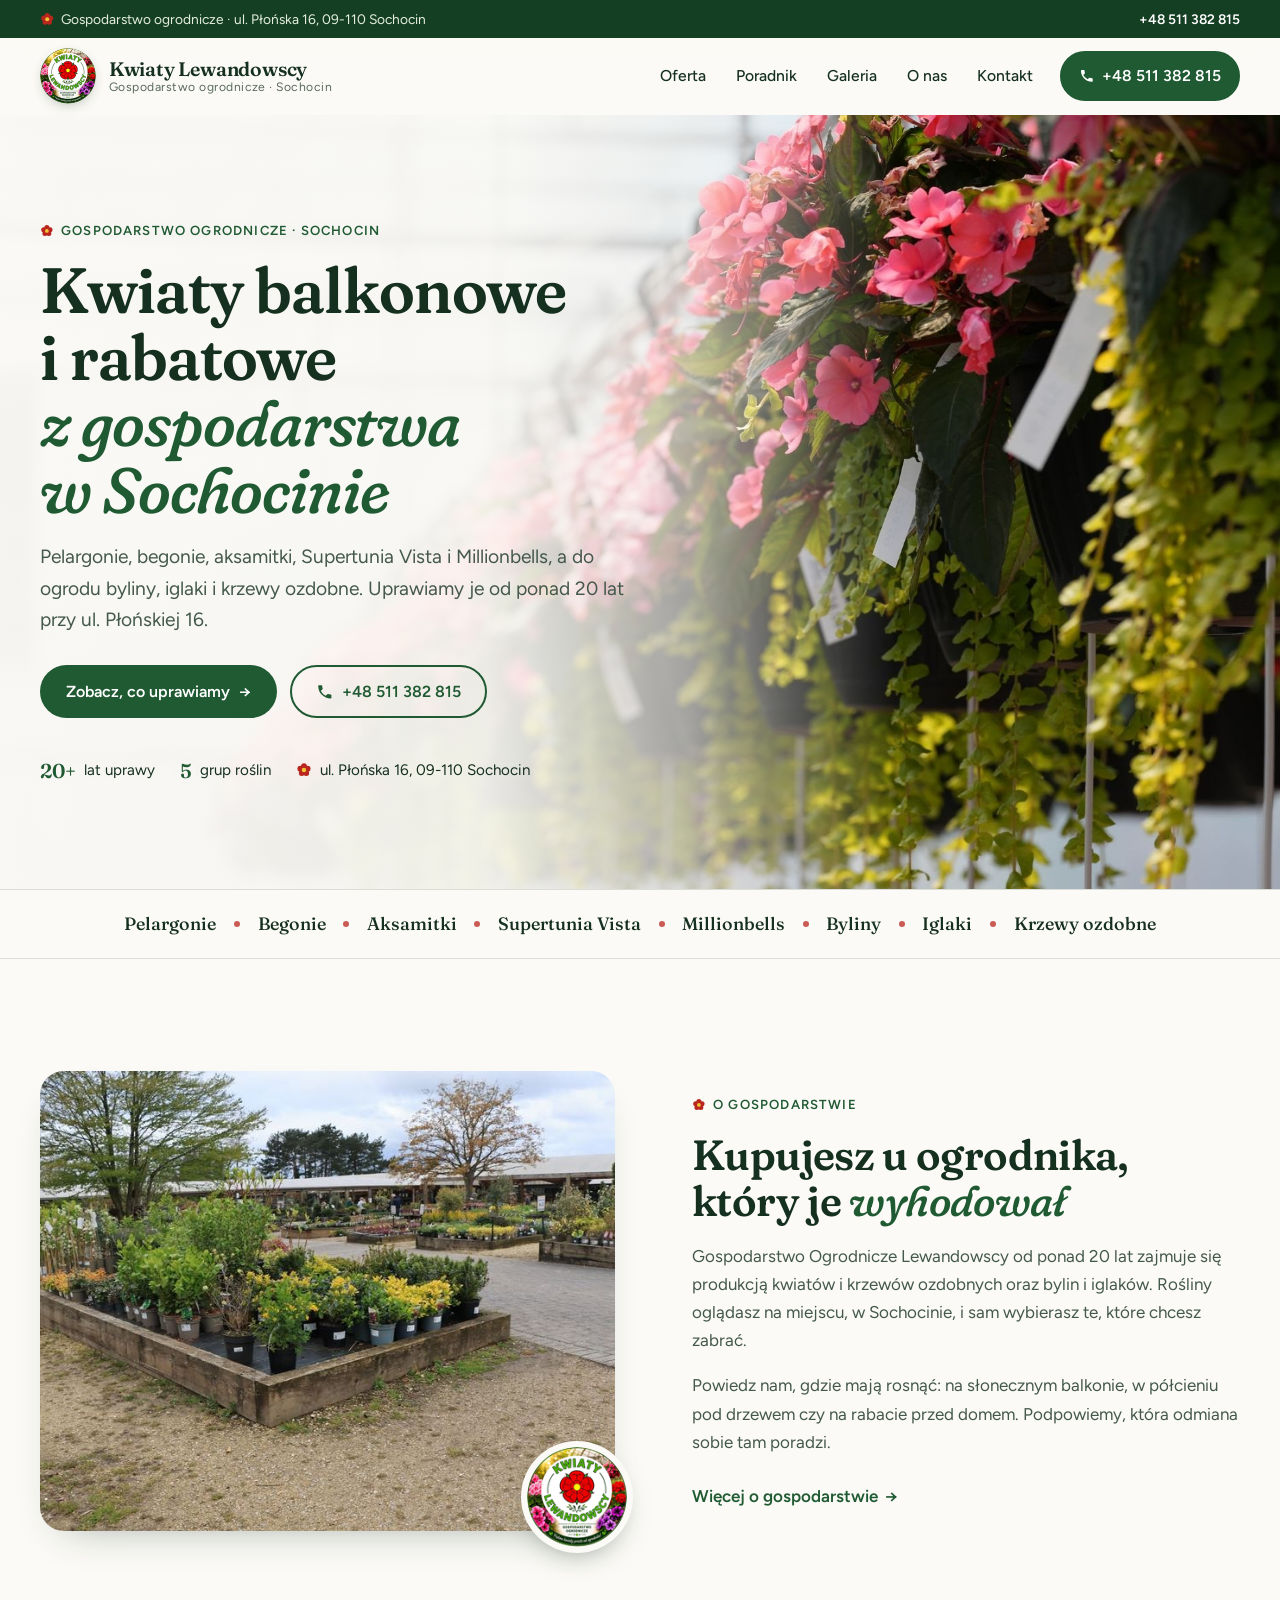
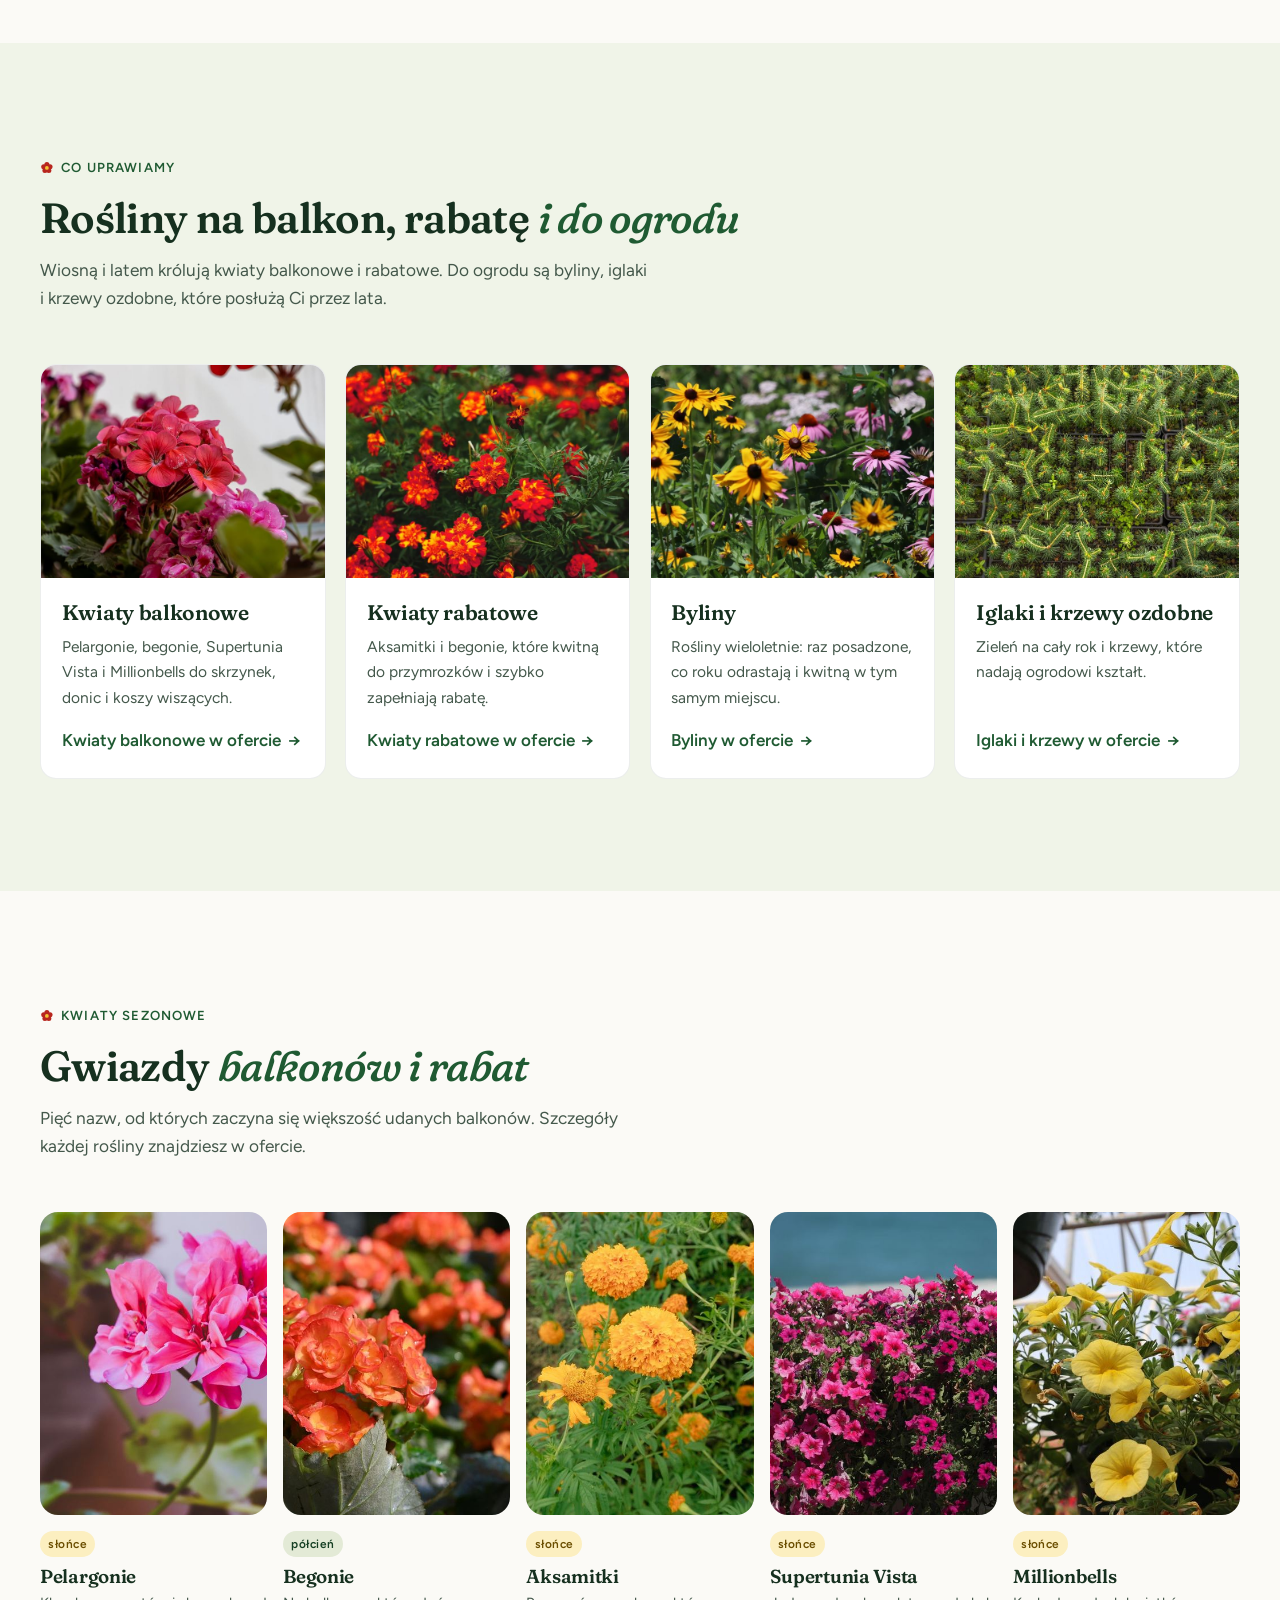
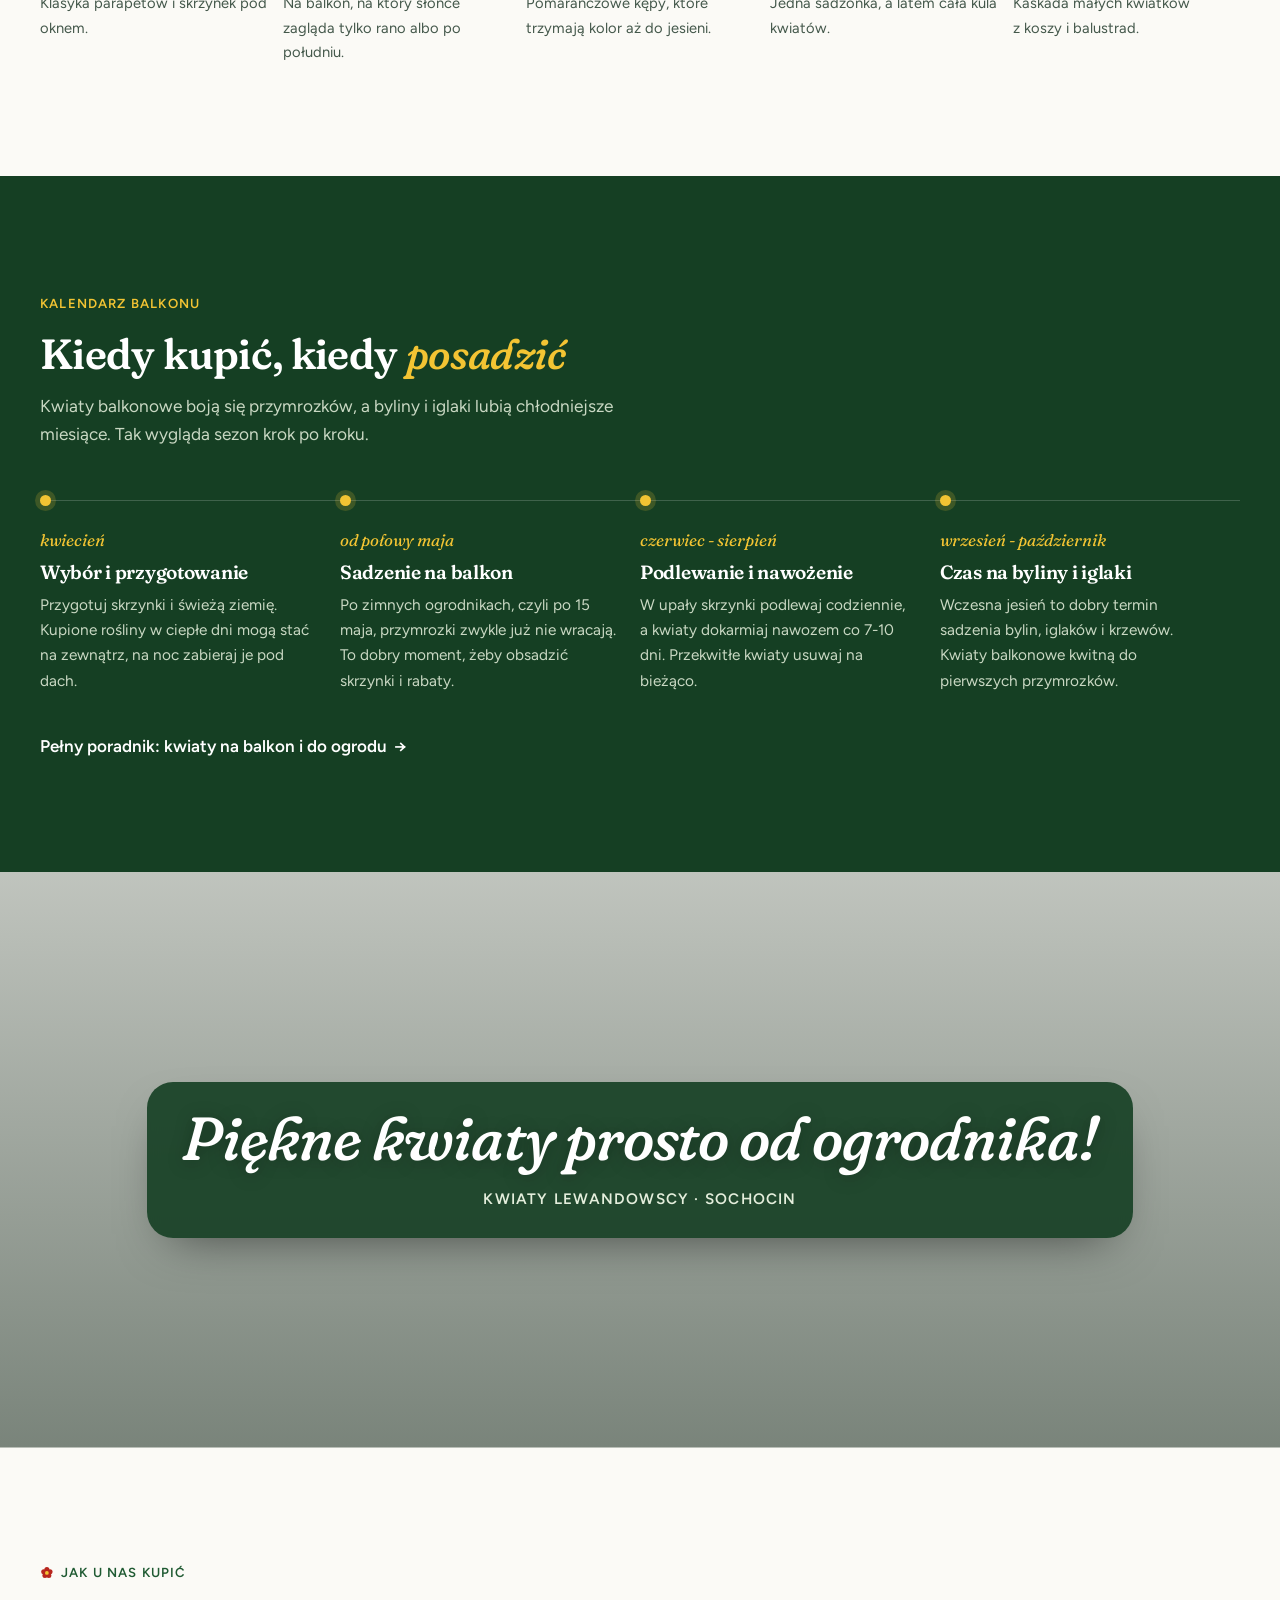
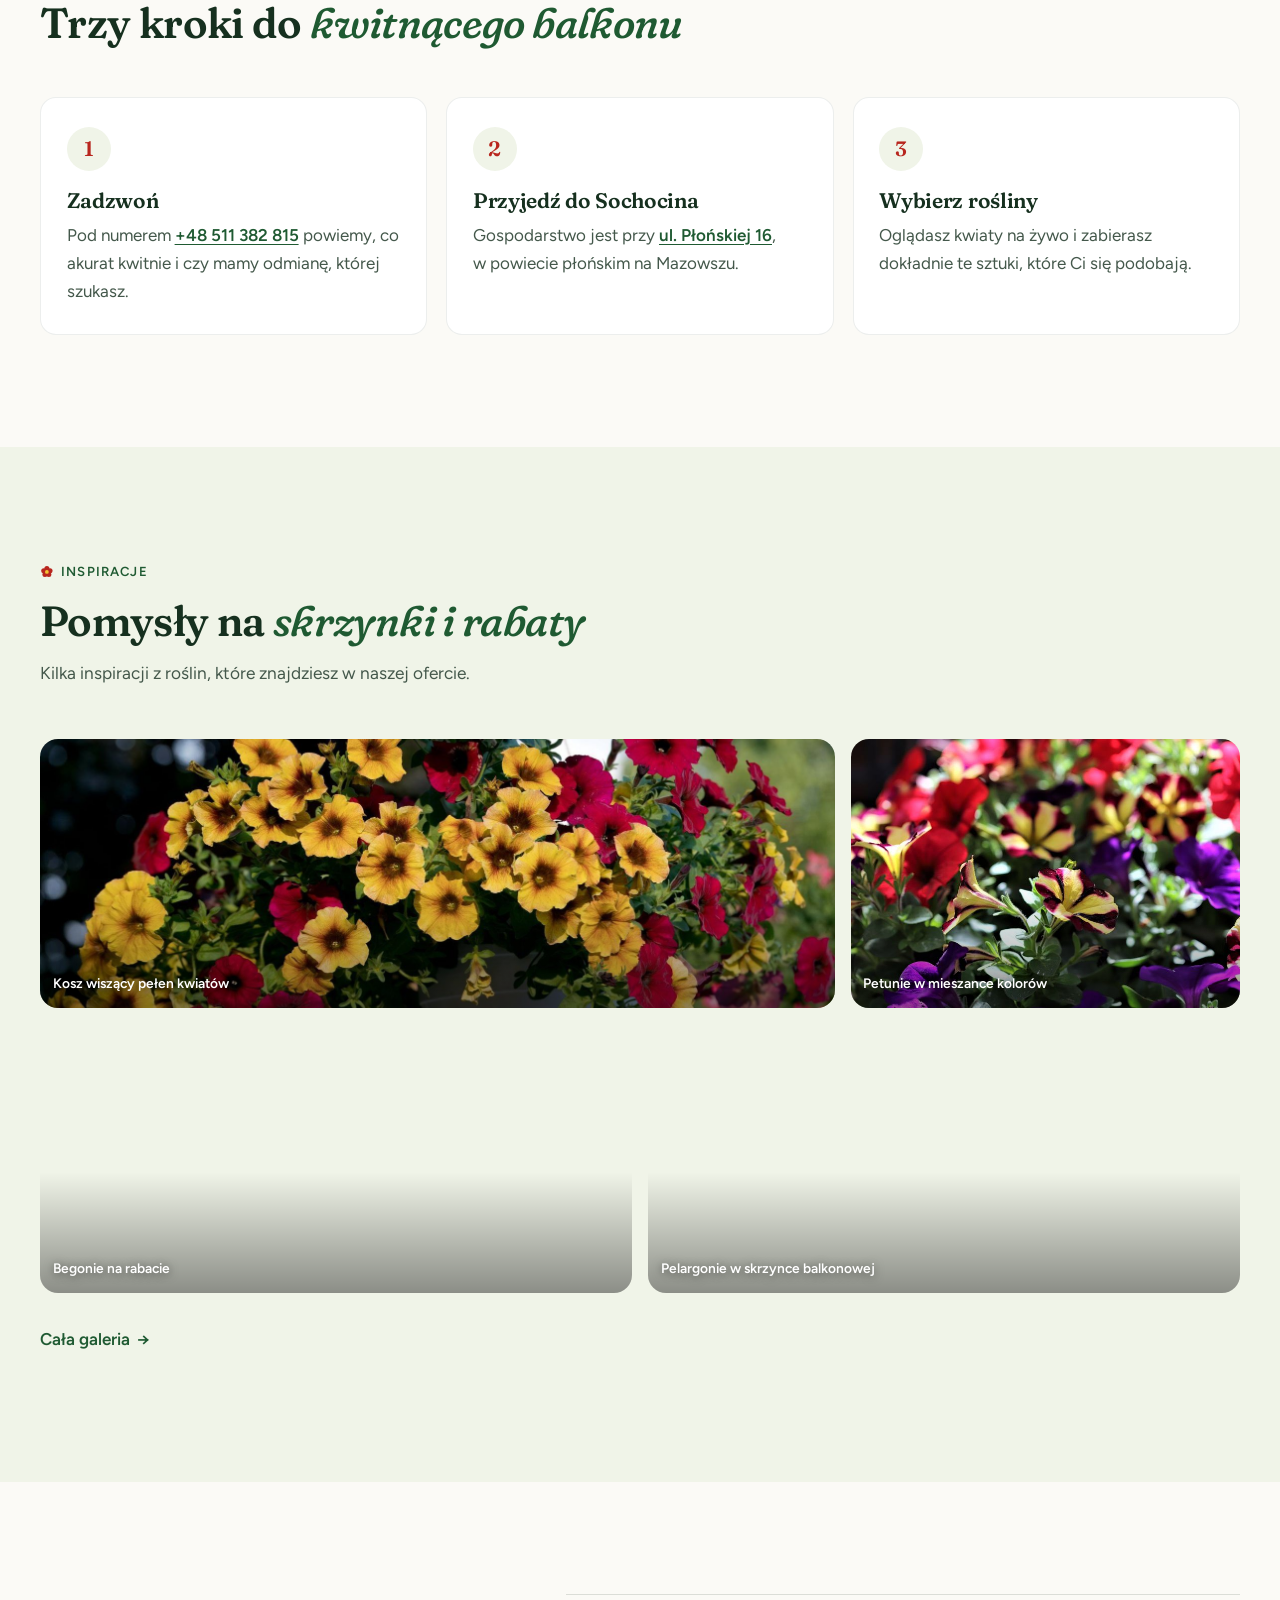
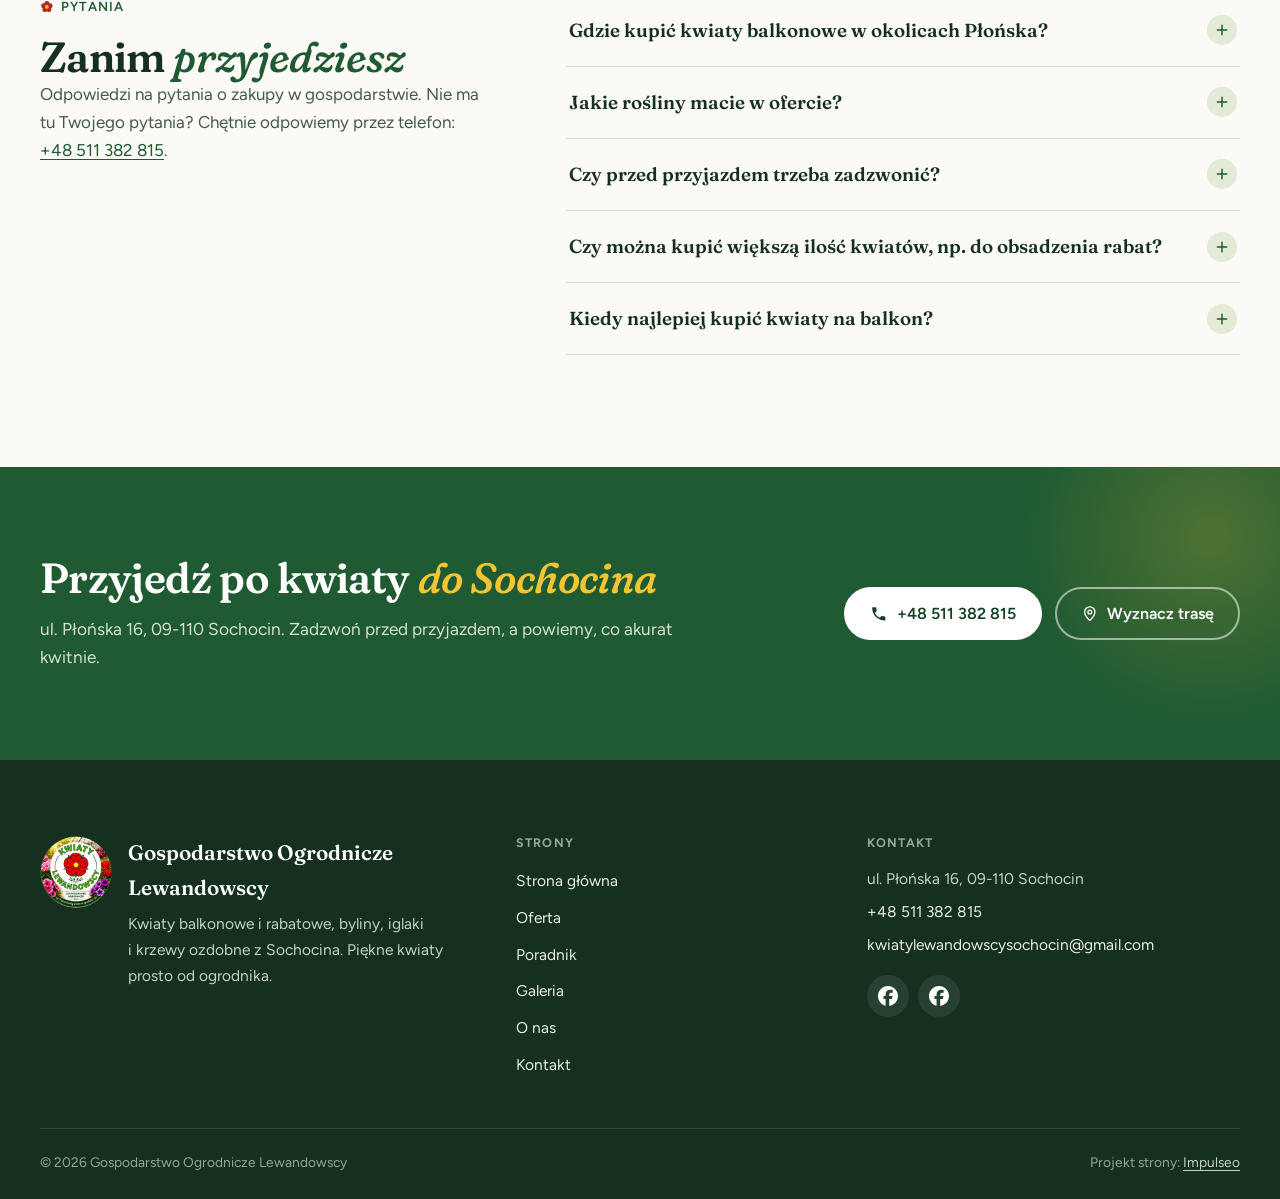
==== commit 337101f9: "[claude-edit][cmt:8f4c62d0-3d3c-477b-a264-60782286f9cd] telefon: menu na pełną wysokość, brak przesu" ====
--- a/index.html
+++ b/index.html
@@ -106,19 +106,19 @@
     </div>
     <div class="cats">
       <a class="cat rv" href="oferta.html#kwiaty-balkonowe">
-        <div class="cat-img"><img src="img/pelargonie-czerwone.jpg" srcset="img/pelargonie-czerwone-800.jpg 800w, img/pelargonie-czerwone.jpg 1600w" sizes="(max-width: 560px) 100vw, (max-width: 1020px) 50vw, 25vw" width="1600" height="1066" alt="Czerwone i różowe pelargonie" loading="lazy" decoding="async"></div>
+        <div class="cat-img"><img src="img/pelargonie-czerwone.jpg" srcset="img/pelargonie-czerwone-800.jpg 800w, img/pelargonie-czerwone.jpg 1600w" sizes="(max-width: 560px) 100vw, (max-width: 1020px) 50vw, 25vw" width="1600" height="1066" alt="Czerwone i różowe pelargonie" loading="eager" decoding="async"></div>
         <div class="cat-body"><h3>Kwiaty balkonowe</h3><p>Pelargonie, begonie, Supertunia Vista i&nbsp;Millionbells do skrzynek, donic i&nbsp;koszy wiszących.</p><span class="more">Kwiaty balkonowe w&nbsp;ofercie <span class="arr" aria-hidden="true">→</span></span></div>
       </a>
       <a class="cat rv" href="oferta.html#kwiaty-rabatowe">
-        <div class="cat-img"><img src="img/aksamitki-rabata.jpg" srcset="img/aksamitki-rabata-800.jpg 800w, img/aksamitki-rabata.jpg 1600w" sizes="(max-width: 560px) 100vw, (max-width: 1020px) 50vw, 25vw" width="1600" height="1066" alt="Pomarańczowe aksamitki na rabacie" loading="lazy" decoding="async"></div>
+        <div class="cat-img"><img src="img/aksamitki-rabata.jpg" srcset="img/aksamitki-rabata-800.jpg 800w, img/aksamitki-rabata.jpg 1600w" sizes="(max-width: 560px) 100vw, (max-width: 1020px) 50vw, 25vw" width="1600" height="1066" alt="Pomarańczowe aksamitki na rabacie" loading="eager" decoding="async"></div>
         <div class="cat-body"><h3>Kwiaty rabatowe</h3><p>Aksamitki i&nbsp;begonie, które kwitną do przymrozków i&nbsp;szybko zapełniają rabatę.</p><span class="more">Kwiaty rabatowe w&nbsp;ofercie <span class="arr" aria-hidden="true">→</span></span></div>
       </a>
       <a class="cat rv" href="oferta.html#byliny">
-        <div class="cat-img"><img src="img/byliny-jezowka-rudbekia.jpg" srcset="img/byliny-jezowka-rudbekia-800.jpg 800w, img/byliny-jezowka-rudbekia.jpg 1600w" sizes="(max-width: 560px) 100vw, (max-width: 1020px) 50vw, 25vw" width="1600" height="1066" alt="Rabata z bylinami: jeżówki i rudbekie" loading="lazy" decoding="async"></div>
+        <div class="cat-img"><img src="img/byliny-jezowka-rudbekia.jpg" srcset="img/byliny-jezowka-rudbekia-800.jpg 800w, img/byliny-jezowka-rudbekia.jpg 1600w" sizes="(max-width: 560px) 100vw, (max-width: 1020px) 50vw, 25vw" width="1600" height="1066" alt="Rabata z bylinami: jeżówki i rudbekie" loading="eager" decoding="async"></div>
         <div class="cat-body"><h3>Byliny</h3><p>Rośliny wieloletnie: raz posadzone, co roku odrastają i&nbsp;kwitną w&nbsp;tym samym miejscu.</p><span class="more">Byliny w&nbsp;ofercie <span class="arr" aria-hidden="true">→</span></span></div>
       </a>
       <a class="cat rv" href="oferta.html#iglaki">
-        <div class="cat-img"><img src="img/mlode-iglaki.jpg" srcset="img/mlode-iglaki-800.jpg 800w, img/mlode-iglaki.jpg 1600w" sizes="(max-width: 560px) 100vw, (max-width: 1020px) 50vw, 25vw" width="1600" height="1066" alt="Młode iglaki w doniczkach, widok z góry" loading="lazy" decoding="async"></div>
+        <div class="cat-img"><img src="img/mlode-iglaki.jpg" srcset="img/mlode-iglaki-800.jpg 800w, img/mlode-iglaki.jpg 1600w" sizes="(max-width: 560px) 100vw, (max-width: 1020px) 50vw, 25vw" width="1600" height="1066" alt="Młode iglaki w doniczkach, widok z góry" loading="eager" decoding="async"></div>
         <div class="cat-body"><h3>Iglaki i&nbsp;krzewy ozdobne</h3><p>Zieleń na cały rok i&nbsp;krzewy, które nadają ogrodowi kształt.</p><span class="more">Iglaki i&nbsp;krzewy w&nbsp;ofercie <span class="arr" aria-hidden="true">→</span></span></div>
       </a>
     </div>
--- a/assets/styles.css
+++ b/assets/styles.css
@@ -101,8 +101,8 @@
 .nav-open .nav-toggle span:nth-child(3){transform:translateY(-6px) rotate(-45deg)}
 @media(max-width:980px){
   .nav-toggle{display:block}
-  .nav-links{position:fixed;left:0;right:0;top:var(--nav-top,114px);bottom:0;flex-direction:column;align-items:stretch;gap:.2rem;background:var(--paper);padding:1.2rem clamp(1.1rem,4vw,2.5rem) 2rem;overflow:auto;transform:translateX(100%);visibility:hidden;transition:transform .45s var(--ease),visibility 0s linear .45s}
-  .nav-open .nav-links{transform:none;visibility:visible;transition:transform .45s var(--ease)}
+  .nav-links{position:fixed;left:0;right:0;top:var(--nav-top,114px);bottom:0;flex-direction:column;align-items:stretch;gap:.2rem;background:var(--paper);padding:1.2rem clamp(1.1rem,4vw,2.5rem) 2rem;overflow:auto;transform:translateY(-12px);opacity:0;visibility:hidden;transition:transform .45s var(--ease),opacity .45s var(--ease),visibility 0s linear .45s}
+  .nav-open .nav-links{transform:none;opacity:1;visibility:visible;transition:transform .45s var(--ease),opacity .45s var(--ease)}
   .nav-links a{font-size:1.2rem;padding:.8em 1em;border-radius:12px}
   .nav-links a[aria-current="page"]::after{left:.4em;top:50%;bottom:auto;margin:-2.5px 0 0}
   .nav-links .nav-cta{margin:1rem 0 0;justify-content:center}
@@ -420,3 +420,14 @@
 .temat:hover{color:#fff}
 .temat:hover img{transform:scale(1.05)}
 @media(max-width:900px){.tematy{grid-template-columns:repeat(2,1fr)}.temat{aspect-ratio:1/1}}
+
+/* ---------- poprawki telefonu (bramki 23.09) ---------- */
+/* rozmycie tła paska tworzy blok zawierający dla position:fixed - rozwinięte menu
+   miało wtedy 51 px wysokości i obcinało pozycje; na telefonie pasek ma pełne tło */
+@media(max-width:980px){
+  .site-nav{background:var(--paper);-webkit-backdrop-filter:none;backdrop-filter:none}
+}
+/* cele dotykowe min. 24 px (WCAG 2.5.8) */
+.crumbs a,.c-card a,.foot-links a{display:inline-block;min-height:24px;padding-block:2px}
+/* niższy kadr nagłówka podstrony, żeby pasek kontaktu nie zasłaniał pierwszego ekranu */
+@media(max-width:560px){.ph-img{aspect-ratio:2/1}}
